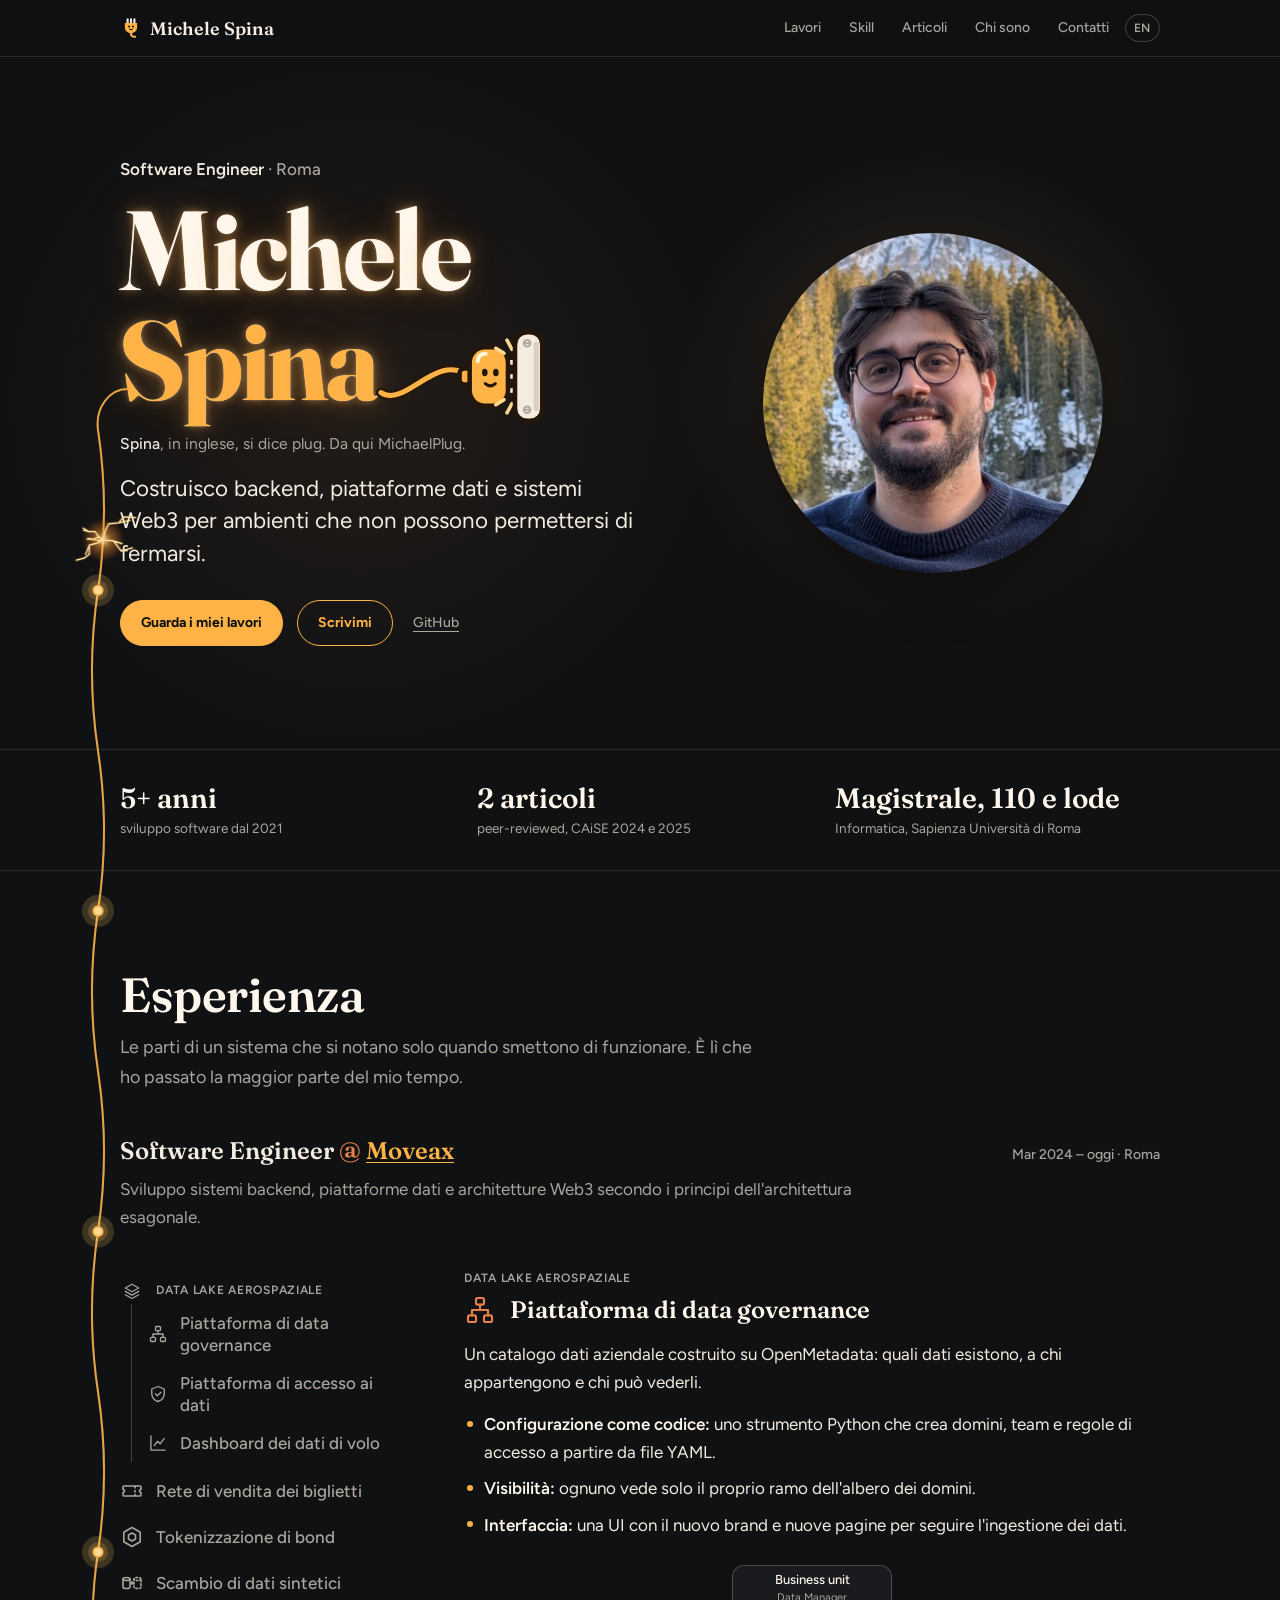
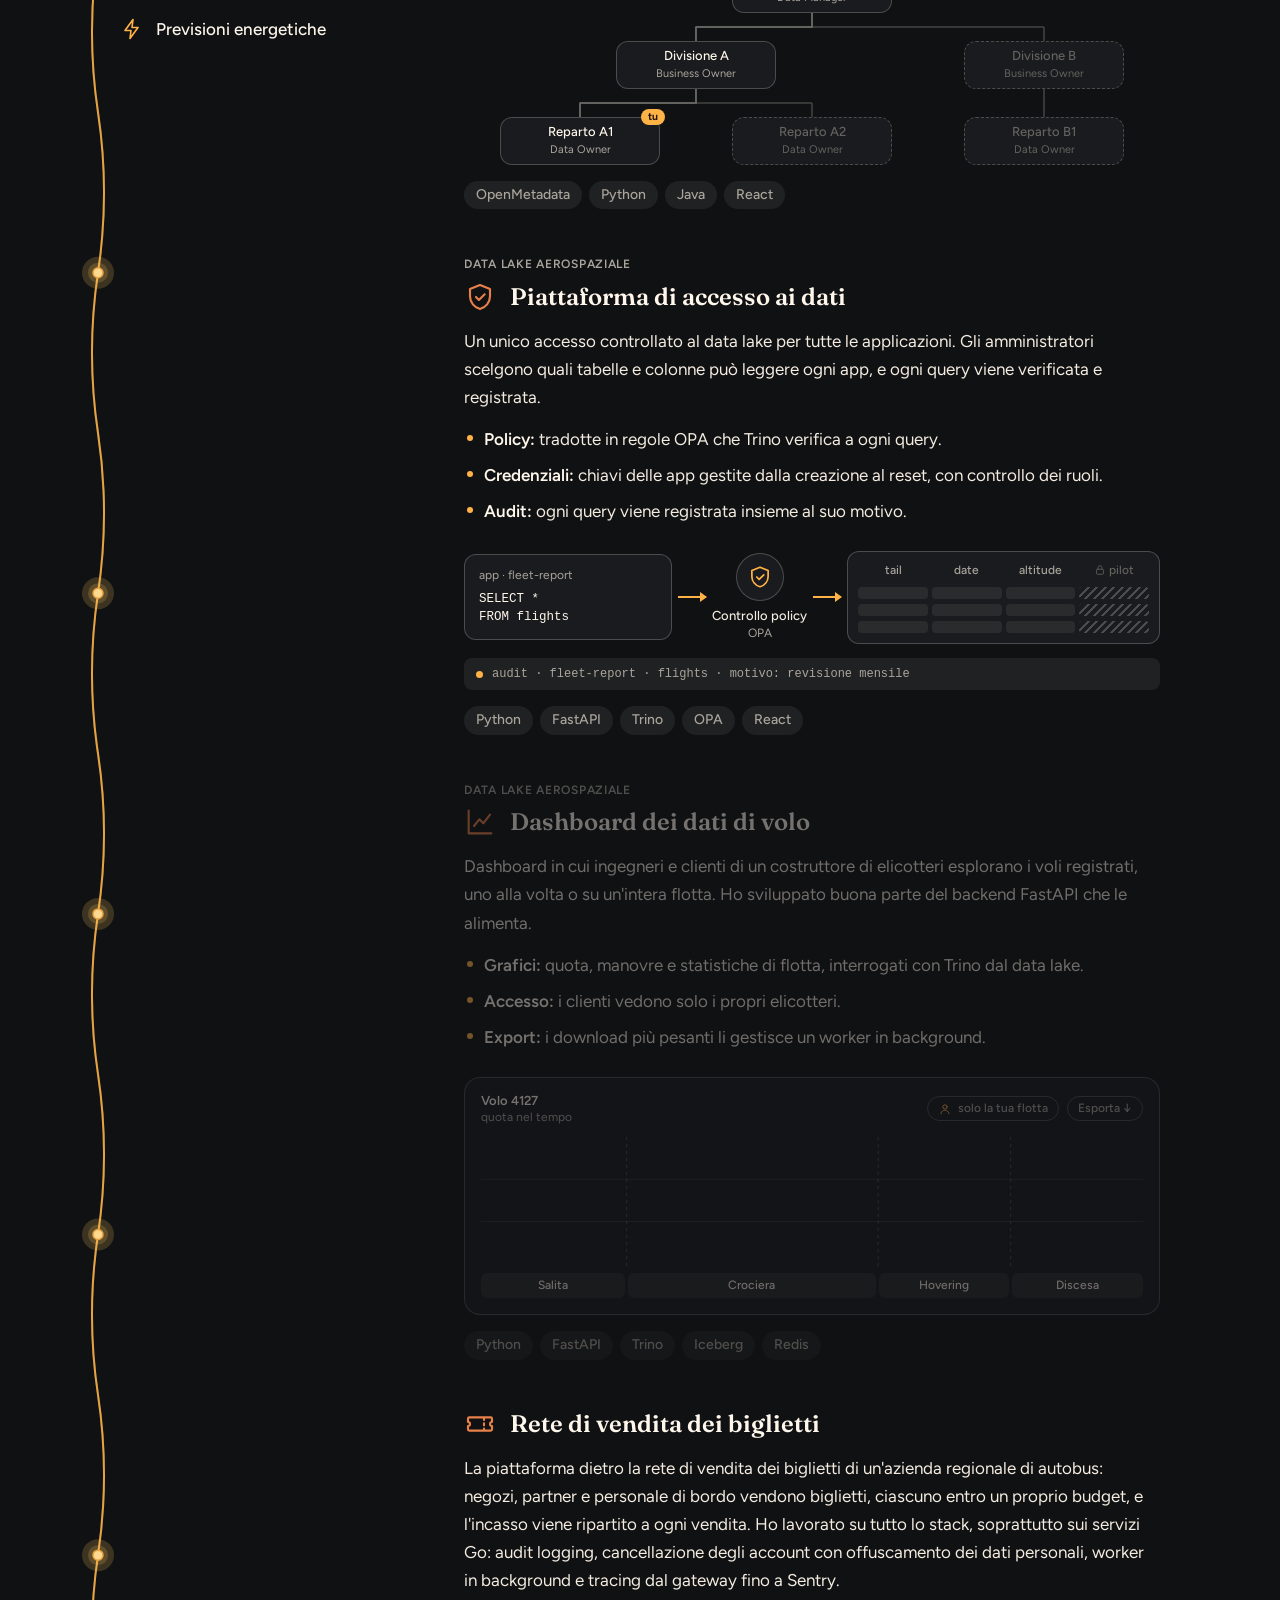
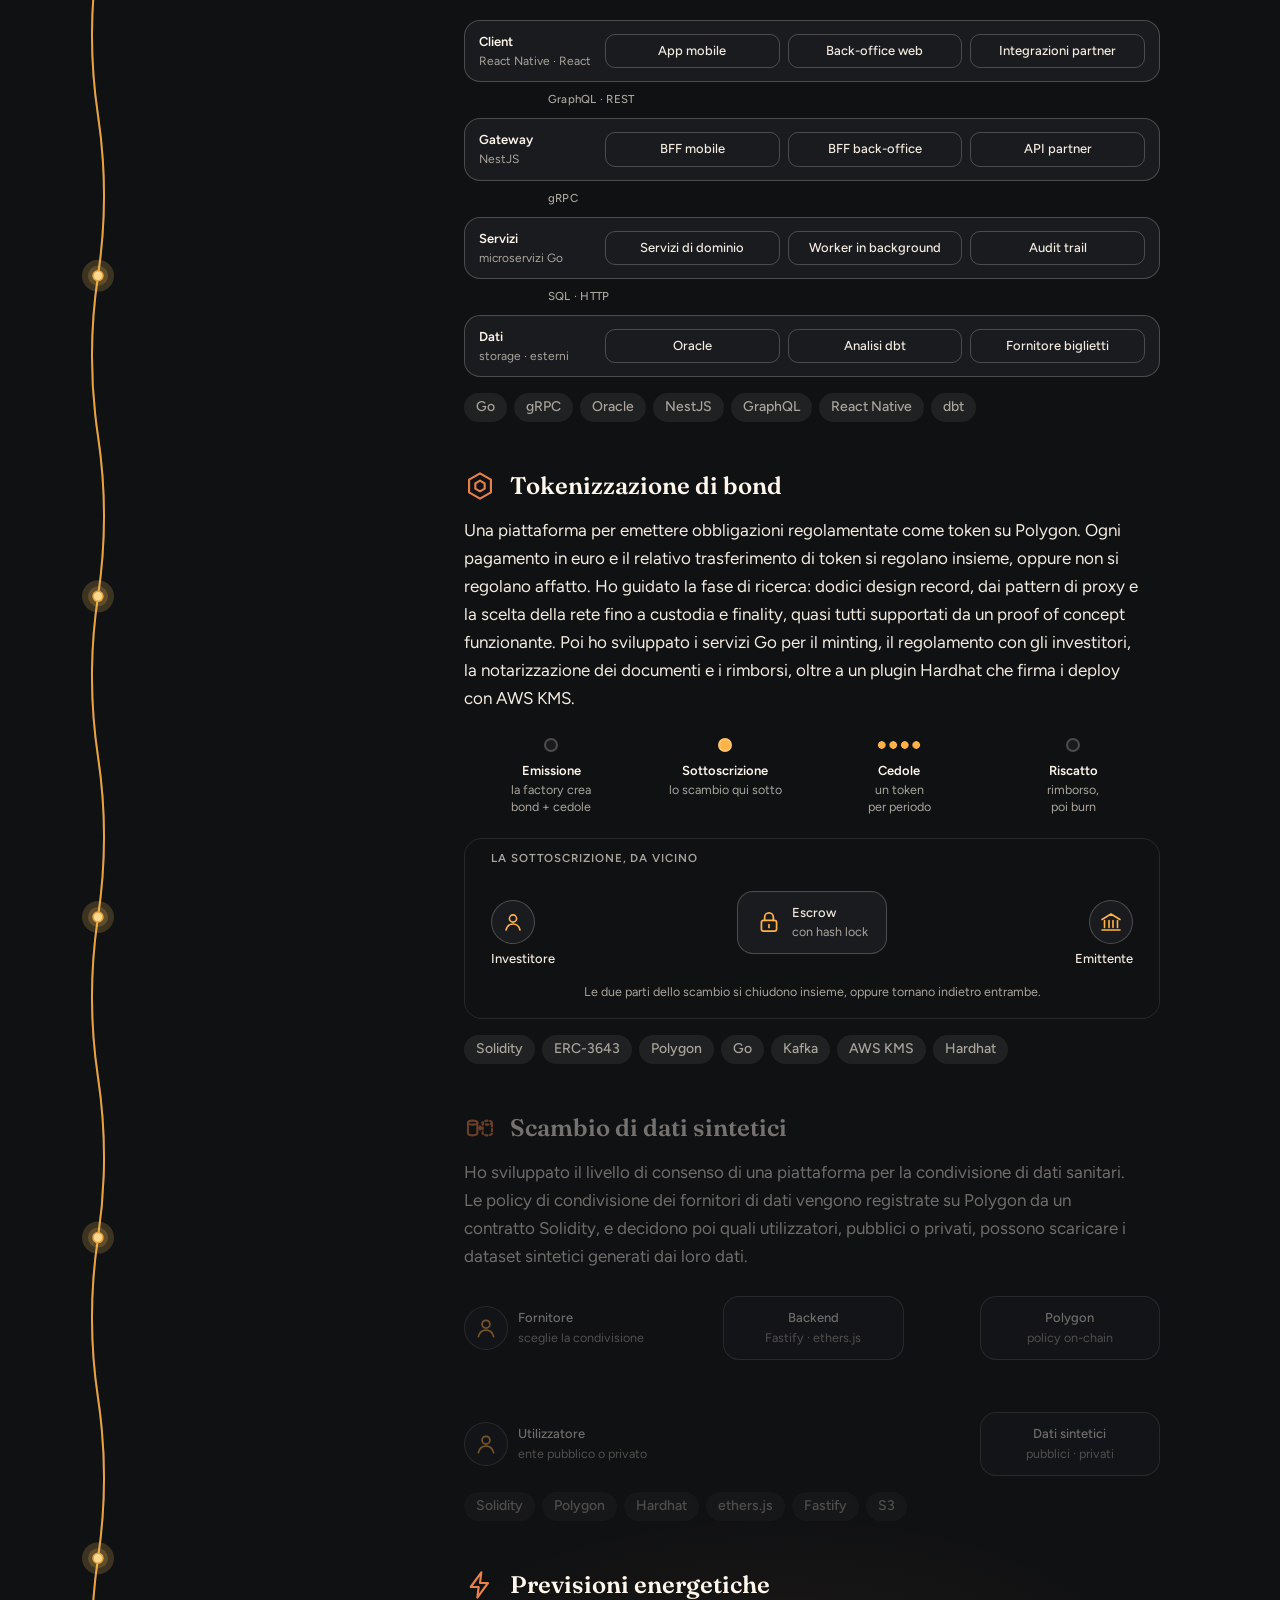
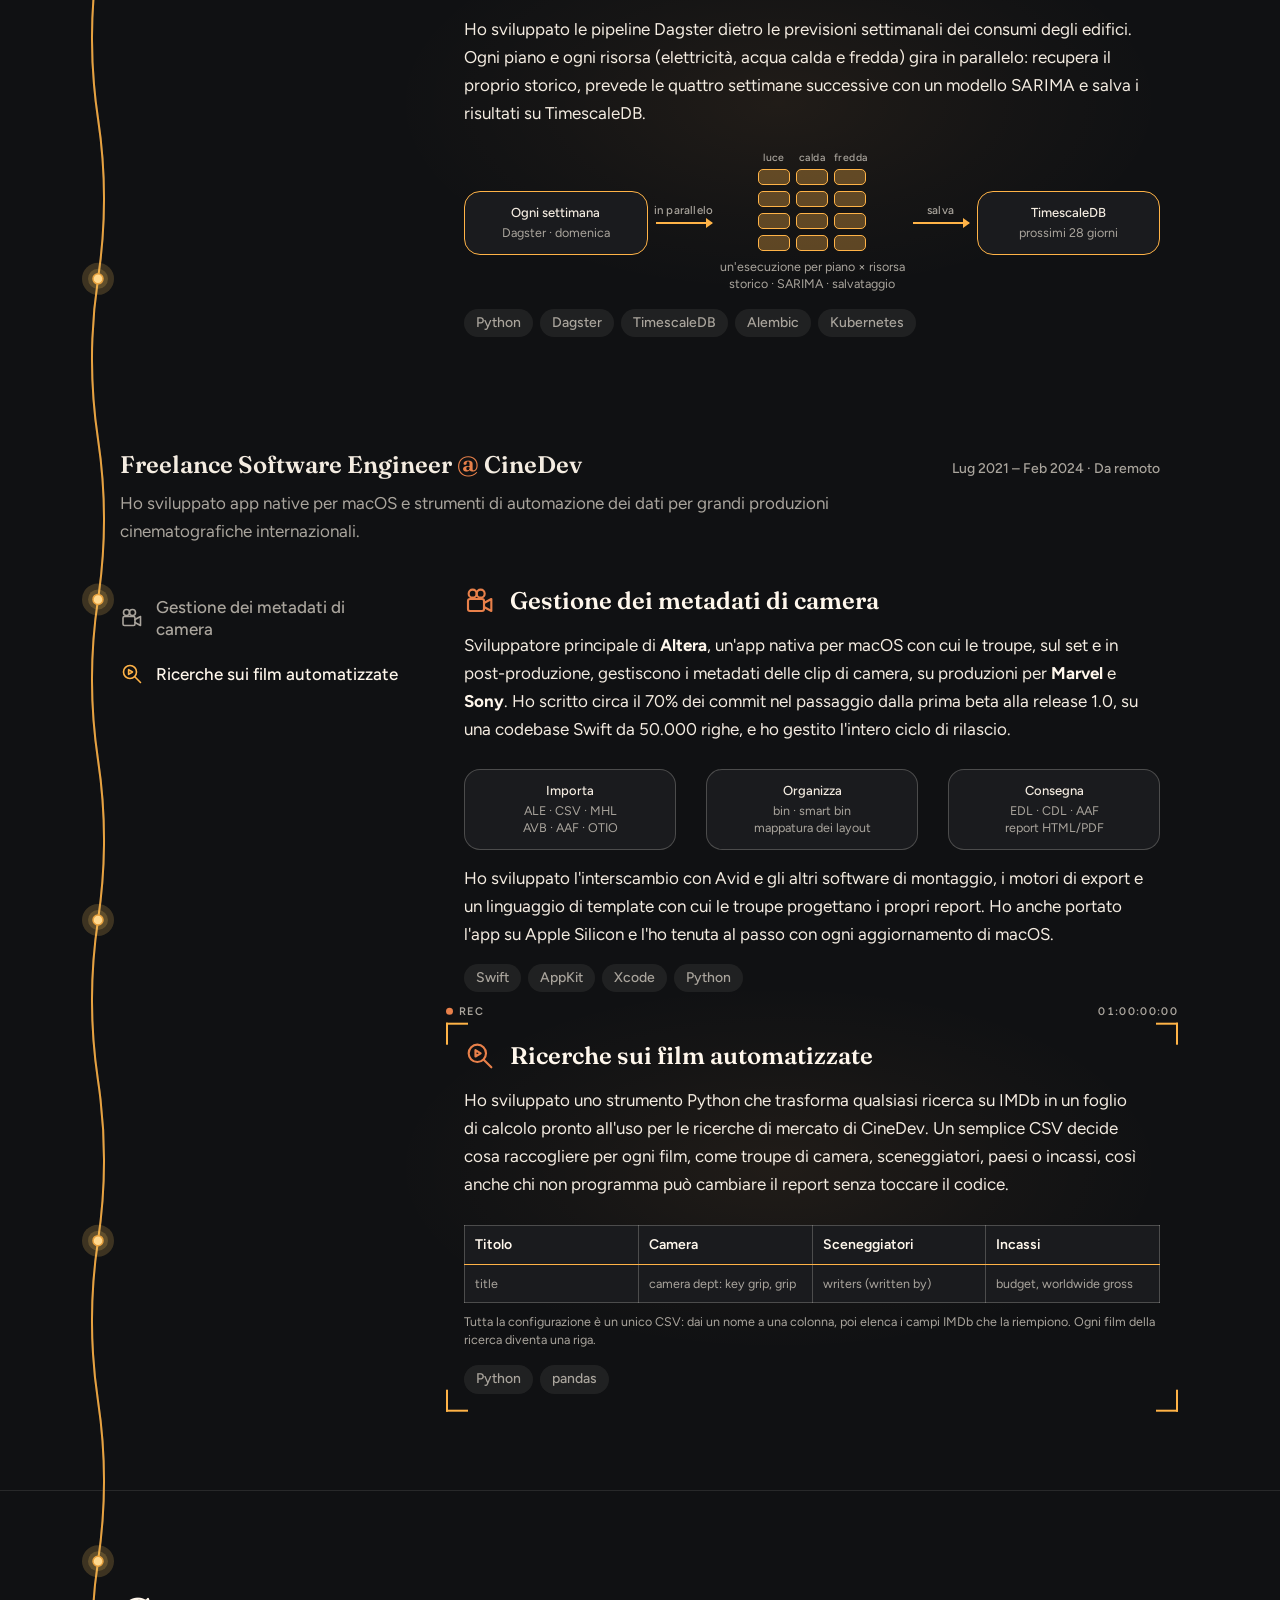
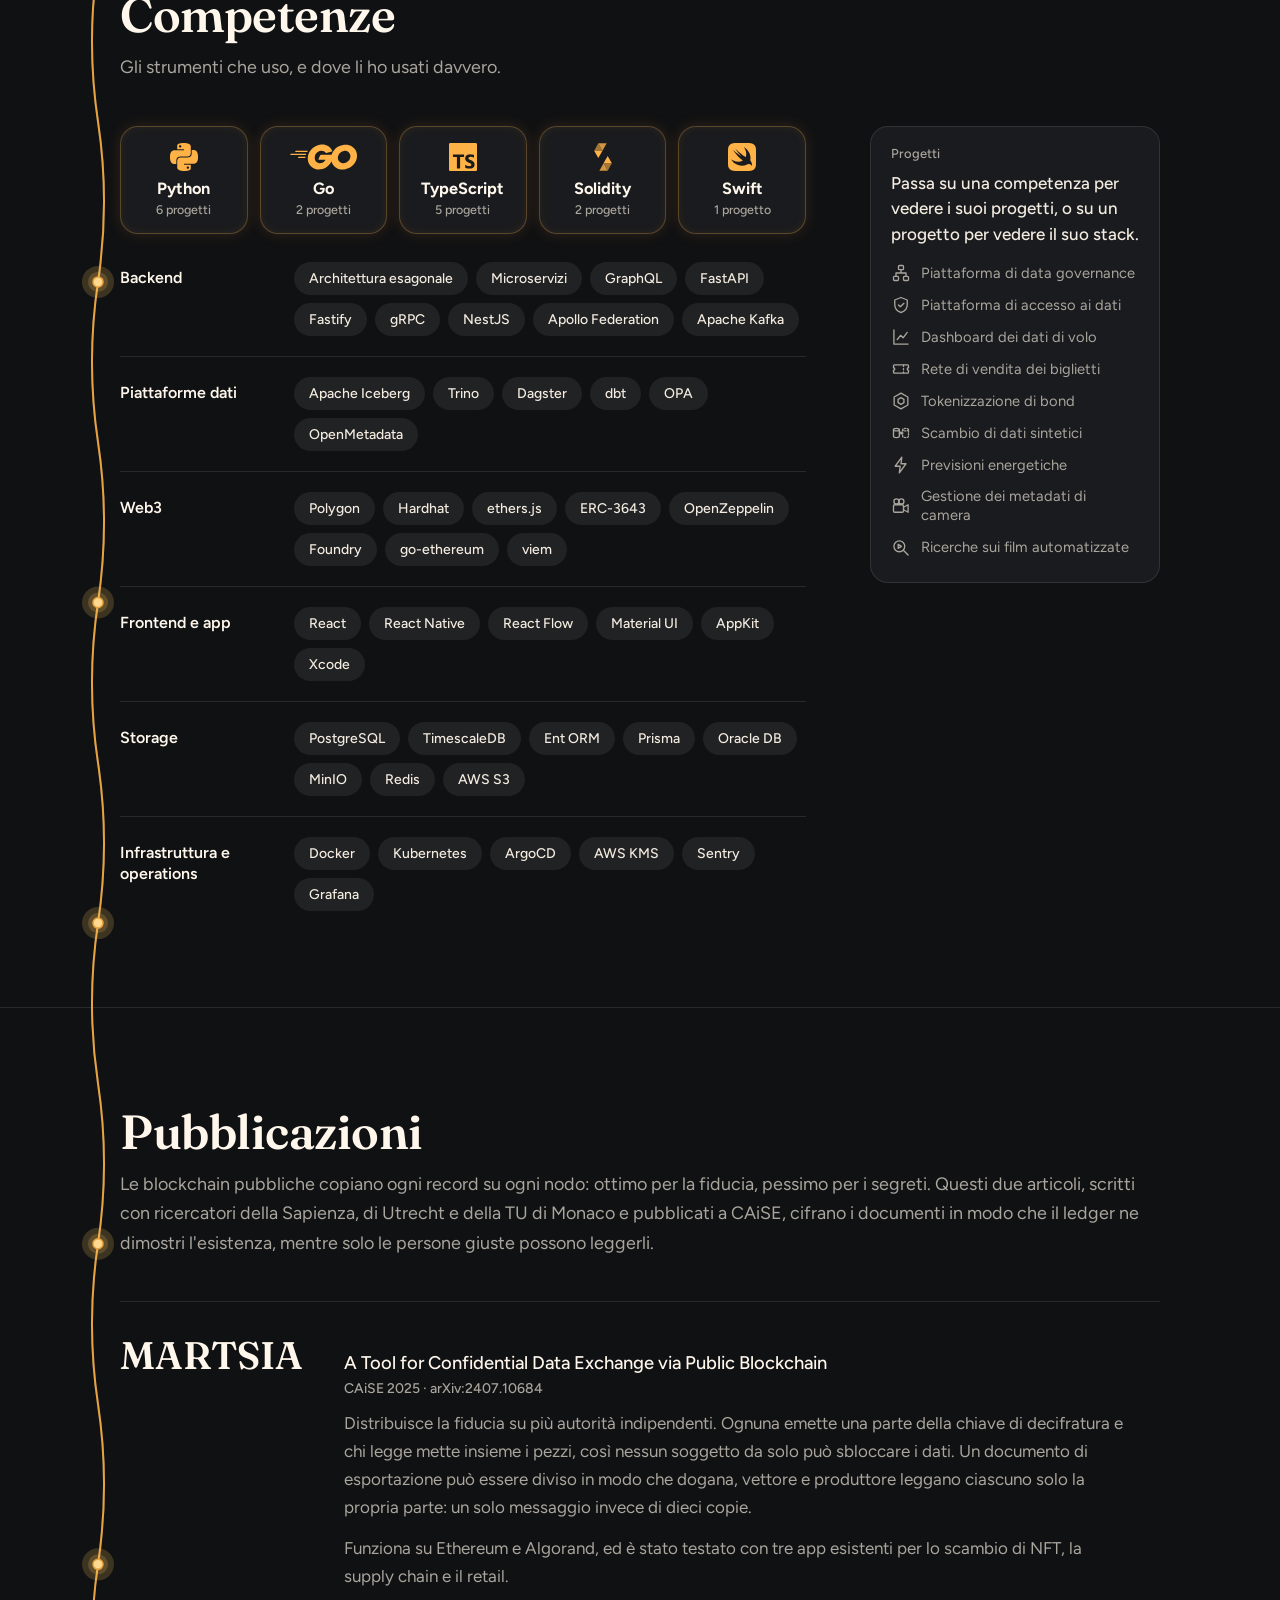
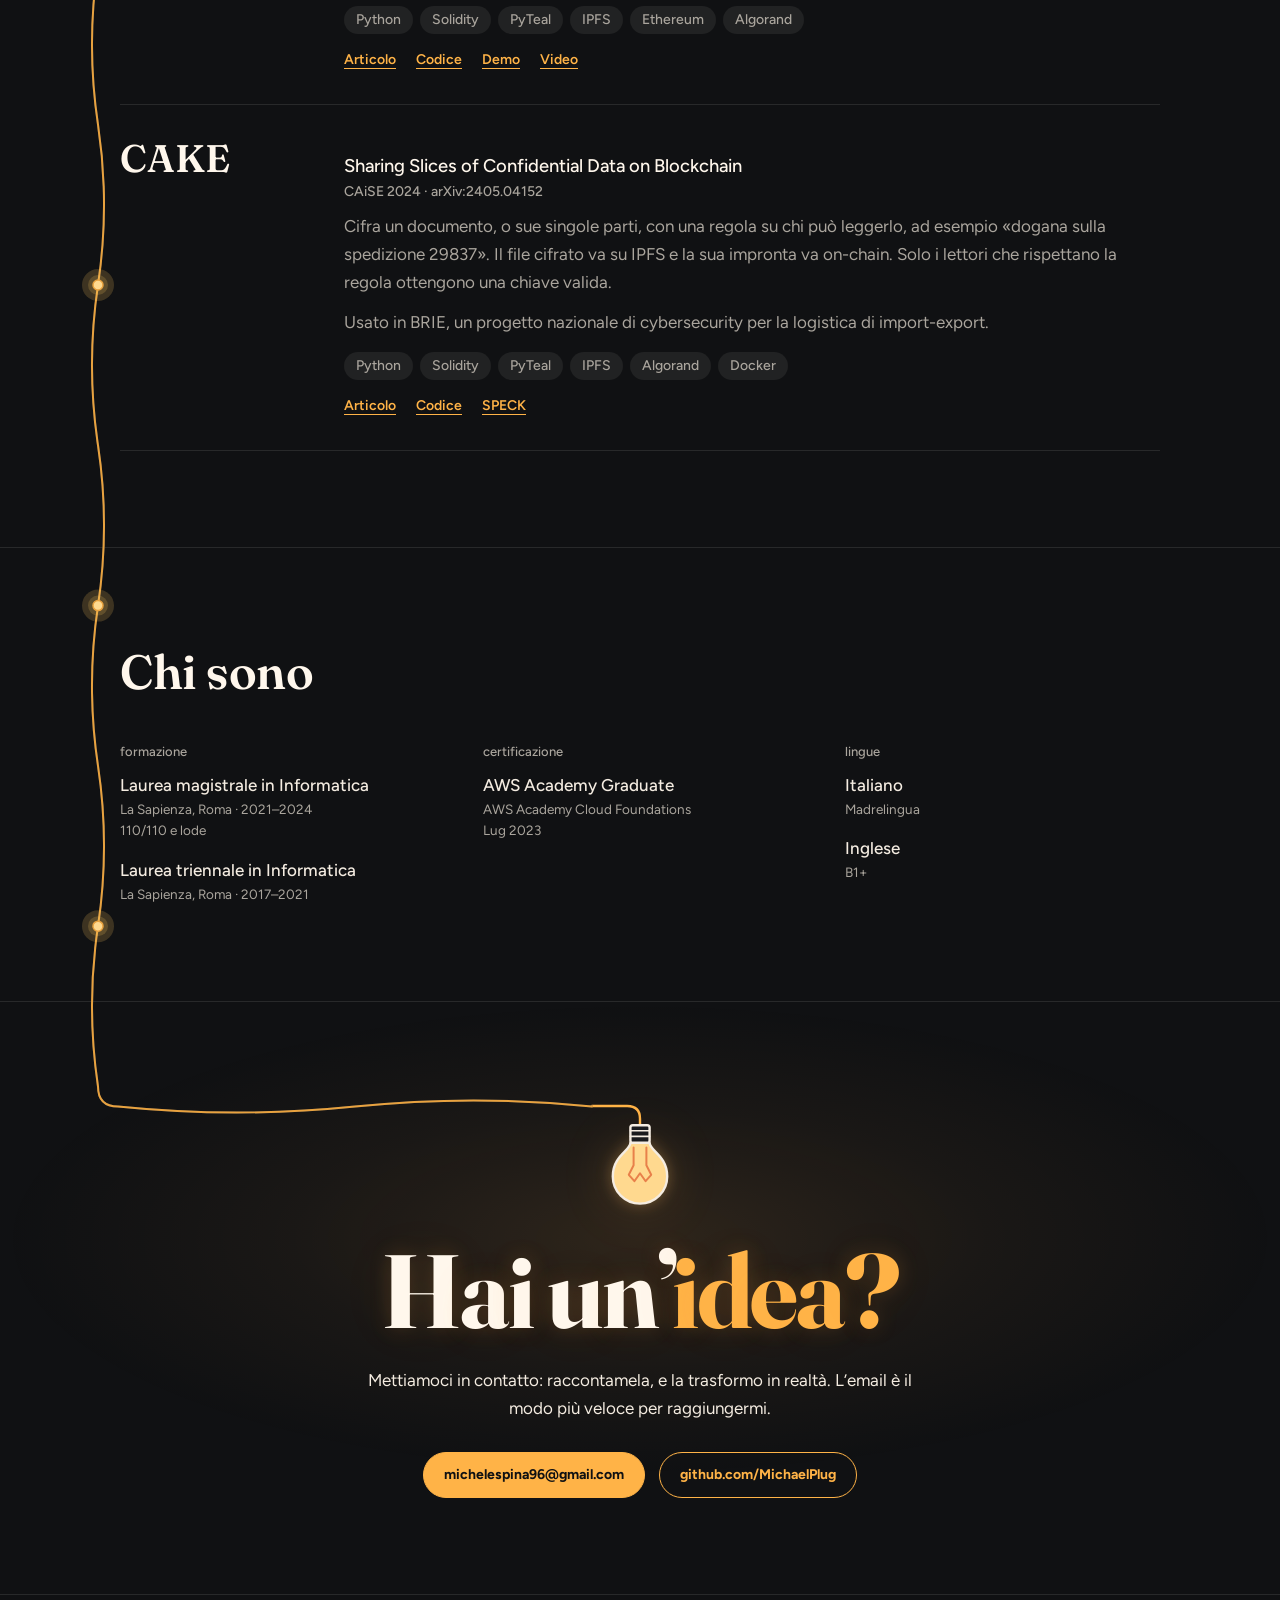
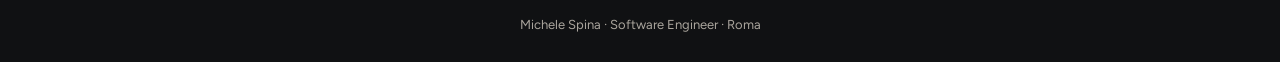
==== it/index.html @ 0c0f4663 "add an Italian page and run the wire from the plug through the name The page's CSS and JS move to as" ====
<!doctype html>
<html lang="it">
<head>
<meta charset="utf-8">
<meta name="viewport" content="width=device-width, initial-scale=1">
<title>Michele Spina — Software Engineer</title>
<meta name="description" content="Software Engineer a Roma: sviluppo servizi backend scalabili, piattaforme dati enterprise e architetture Web3 con Go, Python e Solidity.">
<meta name="theme-color" content="#101113">
<meta name="color-scheme" content="dark">
<meta property="og:type" content="website">
<meta property="og:title" content="Michele Spina — Software Engineer">
<meta property="og:description" content="Servizi backend, piattaforme dati e architetture Web3.">
<meta property="og:url" content="https://michaelplug.github.io/it/">
<meta property="og:locale" content="it_IT">
<meta property="og:locale:alternate" content="en_US">
<link rel="canonical" href="https://michaelplug.github.io/it/">
<link rel="alternate" hreflang="en" href="https://michaelplug.github.io/">
<link rel="alternate" hreflang="it" href="https://michaelplug.github.io/it/">
<link rel="alternate" hreflang="x-default" href="https://michaelplug.github.io/">
<meta property="og:image" content="https://michaelplug.github.io/assets/og.png">
<meta property="og:image:width" content="1200">
<meta property="og:image:height" content="630">
<meta property="og:image:alt" content="Michele Spina, Software Engineer, in lettere illuminate, con una spina in stile cartoon">
<meta name="twitter:card" content="summary_large_image">
<link rel="icon" href="data:image/svg+xml,%3Csvg xmlns='http://www.w3.org/2000/svg' viewBox='0 0 32 32' fill='none' stroke-linecap='round' stroke-linejoin='round'%3E%3Cpath d='M16 23v1c0 2.6 2 4 5.6 4' stroke='%2324170a' stroke-width='5.2'/%3E%3Cpath d='M16 23v1c0 2.6 2 4 5.6 4' stroke='%23ffb347' stroke-width='2.4'/%3E%3Cpath d='M11 3.5v5.5M16 3.5v5.5M21 3.5v5.5' stroke='%2324170a' stroke-width='5.2'/%3E%3Cpath d='M11 3.5v5.5M16 3.5v5.5M21 3.5v5.5' stroke='%23efe8de' stroke-width='2.4'/%3E%3Cpath d='M6.5 8.6h19v6a9.5 9.5 0 0 1-19 0z' fill='%23ffb347' stroke='%2324170a' stroke-width='2'/%3E%3Ccircle cx='13.1' cy='13.6' r='1.6' fill='%2324170a'/%3E%3Ccircle cx='18.9' cy='13.6' r='1.6' fill='%2324170a'/%3E%3Cpath d='M13.7 17.4q2.3 1.9 4.6 0' stroke='%2324170a' stroke-width='1.6'/%3E%3C/svg%3E">
<link rel="preconnect" href="https://fonts.googleapis.com">
<link rel="preconnect" href="https://fonts.gstatic.com" crossorigin>
<link rel="stylesheet" href="https://fonts.googleapis.com/css2?family=Fraunces:opsz,wght,SOFT@9..144,400..700,100&family=Figtree:wght@400;500;600;700&display=swap">
<link rel="stylesheet" href="../assets/site.css">
</head>
<body>
<a class="skip" href="#main">Vai al contenuto</a>
<div class="dusk" aria-hidden="true"></div>

<svg style="display:none" aria-hidden="true">
  <symbol id="i-plug" viewBox="0 0 24 24"><path d="M8.3 2.6v4.2M12 2.6v4.2M15.7 2.6v4.2" stroke="#efe8de" stroke-width="2.3"/><path d="M12 17.4v.8c0 2.1 1.6 3.3 4.6 3.3" stroke="#ffb347" stroke-width="2.2"/><path d="M5.3 6.6h13.4v4.6a6.7 6.7 0 0 1-13.4 0z" fill="#ffb347" stroke="none"/><circle cx="9.9" cy="10.4" r="1.15" fill="#24170a" stroke="none"/><circle cx="14.1" cy="10.4" r="1.15" fill="#24170a" stroke="none"/><path d="M10.4 13.2q1.6 1.4 3.2 0" stroke="#24170a" stroke-width="1.2"/></symbol>
  <symbol id="i-data" viewBox="0 0 24 24"><path d="M12 3 3 8l9 5 9-5z"/><path d="m3 12.5 9 5 9-5"/><path d="m3 17 9 5 9-5"/></symbol>
  <symbol id="i-chart" viewBox="0 0 24 24"><path d="M3.5 3.5v17h17"/><path d="m7.5 15 4-5 3 3 5-6.5"/></symbol>
  <symbol id="i-shield" viewBox="0 0 24 24"><path d="M12 3 4.5 6v5.5c0 4.6 3.2 8.2 7.5 9.5 4.3-1.3 7.5-4.9 7.5-9.5V6z"/><path d="m9 12 2.2 2.2L15.5 10"/></symbol>
  <symbol id="i-lock" viewBox="0 0 24 24"><rect x="5" y="10.5" width="14" height="10" rx="2"/><path d="M8 10.5V7.5a4 4 0 0 1 8 0v3"/></symbol>
  <symbol id="i-tree" viewBox="0 0 24 24"><rect x="9" y="3" width="6" height="5" rx="1.2"/><rect x="3" y="16" width="6" height="5" rx="1.2"/><rect x="15" y="16" width="6" height="5" rx="1.2"/><path d="M12 8v4M6 16v-4h12v4"/></symbol>
  <symbol id="i-token" viewBox="0 0 24 24"><path d="m12 2.5 8.2 4.75v9.5L12 21.5l-8.2-4.75v-9.5z"/><path d="m12 8 3.5 2v4L12 16l-3.5-2v-4z"/></symbol>
  <symbol id="i-ticket" viewBox="0 0 24 24"><path d="M3 8a1 1 0 0 1 1-1h16a1 1 0 0 1 1 1v2.5a1.5 1.5 0 0 0 0 3V16a1 1 0 0 1-1 1H4a1 1 0 0 1-1-1v-2.5a1.5 1.5 0 0 0 0-3z"/><path d="M15 7.5v9" stroke-dasharray="1.5 2.5"/></symbol>
  <symbol id="i-bolt" viewBox="0 0 24 24"><path d="M13 2.5 5 13.5h6l-1 8 8-11h-6z"/></symbol>
  <symbol id="i-synth" viewBox="0 0 24 24"><ellipse cx="6.5" cy="8" rx="3.5" ry="1.5"/><path d="M3 8v8c0 .8 1.6 1.5 3.5 1.5S10 16.8 10 16V8"/><g stroke-dasharray="1.6 1.9"><ellipse cx="17.5" cy="8" rx="3.5" ry="1.5"/><path d="M14 8v8c0 .8 1.6 1.5 3.5 1.5S21 16.8 21 16V8"/></g><path d="M10.8 12h2.4M12 10.8l1.2 1.2-1.2 1.2"/></symbol>
  <symbol id="i-camera" viewBox="0 0 24 24"><circle cx="6.5" cy="6.5" r="3"/><circle cx="12.5" cy="6.5" r="3"/><rect x="3" y="10.5" width="12" height="9" rx="1.5"/><path d="m15 13.5 5.5-3v9l-5.5-3"/></symbol>
  <symbol id="i-person" viewBox="0 0 24 24"><circle cx="12" cy="8.5" r="3.6"/><path d="M5 20c.9-3.9 3.7-6 7-6s6.1 2.1 7 6"/></symbol>
  <symbol id="i-bank" viewBox="0 0 24 24"><path d="M3 9.5 12 4l9 5.5"/><path d="M5.5 10.5v7M10 10.5v7M14 10.5v7M18.5 10.5v7"/><path d="M3 20h18"/></symbol>
  <symbol id="i-film-search" viewBox="0 0 24 24"><circle cx="10" cy="10" r="6.5"/><path d="m14.8 14.8 5.7 5.7"/><path d="M8.6 7.6v4.8l3.9-2.4z"/></symbol>
</svg>

<header class="nav">
  <nav class="wrap" aria-label="Principale">
    <a class="brand" href="#top"><svg class="icon" aria-hidden="true"><use href="#i-plug"/></svg>Michele Spina</a>
    <ul>
      <li><a href="#experience">Lavori</a></li>
      <li><a href="#skills">Skill</a></li>
      <li><a href="#publications">Articoli</a></li>
      <li><a href="#about">Chi sono</a></li>
      <li><a href="#contact">Contatti</a></li>
    </ul>
    <a class="lang" href="../index.html?lang=en" hreflang="en" lang="en" title="Read in English"><span class="sr">Read in English</span><span aria-hidden="true">EN</span></a>
  </nav>
</header>

<main id="main">
  <svg class="cable" id="cable" aria-hidden="true"><path class="cable-dark"/><path class="cable-lit"/><g class="cable-bulbs"></g></svg>
  <canvas class="spark" id="spark" aria-hidden="true" hidden></canvas>

  <div class="hero" id="top">
    <div class="wrap">
      <div>
        <p class="kicker"><b>Software Engineer</b> · Roma</p>
        <h1 class="sign" aria-label="Michele Spina">
          <span class="tube tube-ink" aria-hidden="true"><span class="ch" style="--d:.1s;--i:0">M</span><span class="ch" style="--d:.34s;--i:1">i</span><span class="ch" style="--d:.05s;--i:2">c</span><span class="ch" style="--d:.42s;--i:3">h</span><span class="ch" style="--d:.2s;--i:4">e</span><span class="ch" style="--d:0s;--i:5">l</span><span class="ch" style="--d:.3s;--i:6">e</span></span>
          <span class="sign-line">
            <span class="tube tube-fire" aria-hidden="true"><span class="ch" style="--d:.38s;--i:7">S</span><span class="ch" style="--d:.15s;--i:8">p</span><span class="ch loose" style="--d:.45s;--i:9">i</span><span class="ch" style="--d:.08s;--i:10">n</span><span class="ch" style="--d:.26s;--i:11">a</span></span>
            <button class="plug" id="plug" type="button" aria-label="Accensione dell'insegna" aria-pressed="true" data-pull="Stacca la spina" disabled>
              <svg class="pl" viewBox="0 0 160 100" aria-hidden="true">
                <g class="pl-cable"><path class="pl-cable-o" d="M-4 78C20 94 52 36 84 62"/><path class="pl-cable-i" d="M-4 78C20 94 52 36 84 62"/></g>
                <g class="pl-move">
                  <rect class="pl-pin pl-ink" x="112" y="43.5" width="31" height="9" rx="4.5" stroke-width="3.5"/>
                  <rect class="pl-pin pl-ink" x="112" y="57.5" width="31" height="9" rx="4.5" stroke-width="3.5"/>
                  <rect class="pl-pin pl-ink" x="112" y="71.5" width="31" height="9" rx="4.5" stroke-width="3.5"/>
                  <rect class="pl-body pl-ink" x="74" y="54" width="16" height="16" rx="5"/>
                  <rect class="pl-body pl-ink" x="84" y="33" width="38" height="58" rx="15"/>
                  <path class="pl-shine" d="M92 47c0-5 3-7.5 8-7.5"/>
                  <g class="pl-eyes"><ellipse class="pl-face" cx="99" cy="58" rx="2.8" ry="3.8"/><ellipse class="pl-face" cx="110" cy="58" rx="2.8" ry="3.8"/></g>
                  <path class="pl-sleep" d="M95.5 59.5q3.5 2.5 7 0M106.5 59.5q3.5 2.5 7 0"/>
                  <path class="pl-smile" d="M99.5 69q5 4.5 10 0"/>
                </g>
                <path class="pl-zap" d="M126 35l-5-9M118 39l-8-5M126 89l-5 9M118 85l-8 5"/>
                <rect class="pl-plate pl-ink" x="129" y="18" width="27" height="88" rx="12"/>
                <path class="pl-shade" d="M150 30v64"/>
                <g class="pl-screw"><circle cx="141" cy="29" r="3.2"/><circle cx="141" cy="95" r="3.2"/><path d="M139 29h4M139 95h4"/></g>
              </svg>
            </button>
          </span>
        </h1>
        <p class="gloss" id="gloss" data-off="Michele Spina, in versione unplugged."><b>Spina</b>, in inglese, si dice plug. Da qui MichaelPlug.</p>
        <p class="lede">Costruisco backend, piattaforme dati e sistemi Web3 per ambienti che non possono permettersi di fermarsi.</p>
        <div class="actions">
          <a class="btn solid" href="#experience">Guarda i miei lavori</a>
          <a class="btn" href="mailto:michelespina96@gmail.com">Scrivimi</a>
          <a class="link" href="https://github.com/MichaelPlug" rel="me">GitHub</a>
        </div>
      </div>

      <figure class="portrait">
        <div class="print"><img src="../assets/michele.jpg" alt="Ritratto di Michele Spina" width="720" height="720"></div>
      </figure>
    </div>
  </div>

  <div class="proof">
    <dl class="wrap">
      <div><dt>sviluppo software dal 2021</dt><dd>5+ anni</dd></div>
      <div><dt>peer-reviewed, CAiSE 2024 e 2025</dt><dd>2 articoli</dd></div>
      <div><dt>Informatica, Sapienza Università di Roma</dt><dd>Magistrale, 110 e lode</dd></div>
    </dl>
  </div>

  <section id="experience">
    <div class="wrap">
      <h2>Esperienza</h2>
      <p class="intro">Le parti di un sistema che si notano solo quando smettono di funzionare. È lì che ho passato la maggior parte del mio tempo.</p>

      <article class="job">
        <div class="job-head">
          <h3>Software Engineer <span class="at">@</span> <a href="https://moveax.it/">Moveax</a></h3>
          <p class="when">Mar 2024 – oggi · Roma</p>
        </div>
        <p class="job-lead">Sviluppo sistemi backend, piattaforme dati e architetture Web3 secondo i principi dell'architettura esagonale.</p>

        <div class="story">
          <nav class="rail" aria-label="Progetti Moveax">
            <ol>
              <li class="rail-group"><span><svg class="icon" aria-hidden="true"><use href="#i-data"/></svg>Data lake aerospaziale</span>
                <ol>
                  <li><a href="#p-catalog" class="on"><svg class="icon" aria-hidden="true"><use href="#i-tree"/></svg>Piattaforma di data governance</a></li>
                  <li><a href="#p-gate"><svg class="icon" aria-hidden="true"><use href="#i-shield"/></svg>Piattaforma di accesso ai dati</a></li>
                  <li><a href="#p-flight"><svg class="icon" aria-hidden="true"><use href="#i-chart"/></svg>Dashboard dei dati di volo</a></li>
                </ol>
              </li>
              <li><a href="#p-transit"><svg class="icon" aria-hidden="true"><use href="#i-ticket"/></svg>Rete di vendita dei biglietti</a></li>
              <li><a href="#p-token"><svg class="icon" aria-hidden="true"><use href="#i-token"/></svg>Tokenizzazione di bond</a></li>
              <li><a href="#p-access"><svg class="icon" aria-hidden="true"><use href="#i-synth"/></svg>Scambio di dati sintetici</a></li>
              <li><a href="#p-energy"><svg class="icon" aria-hidden="true"><use href="#i-bolt"/></svg>Previsioni energetiche</a></li>
            </ol>
          </nav>

          <div>
            <div class="chapter on" id="p-catalog">
              <p class="group-tag">Data lake aerospaziale</p>
              <div class="chapter-head"><svg class="icon" aria-hidden="true"><use href="#i-tree"/></svg><h4>Piattaforma di data governance</h4></div>
              <p>Un catalogo dati aziendale costruito su OpenMetadata: quali dati esistono, a chi appartengono e chi può vederli.</p>
              <ul class="did">
                <li><strong>Configurazione come codice:</strong> uno strumento Python che crea domini, team e regole di accesso a partire da file YAML.</li>
                <li><strong>Visibilità:</strong> ognuno vede solo il proprio ramo dell'albero dei domini.</li>
                <li><strong>Interfaccia:</strong> una UI con il nuovo brand e nuove pagine per seguire l'ingestione dei dati.</li>
              </ul>
              <figure class="flow-fig">
                <figcaption class="sr">Illustrazione di un albero dei domini: una business unit con due divisioni e tre reparti, ogni livello con il proprio team: Data Manager, Business Owner, Data Owner. Un utente del reparto A1 vede il proprio reparto, la sua divisione e la business unit. Gli altri rami restano nascosti.</figcaption>
                <div class="tree" aria-hidden="true">
                  <svg class="tree-ln" viewBox="0 0 100 200" preserveAspectRatio="none">
                    <path d="M50 48V62M33.33 62H83.33M33.33 62V76M83.33 62V76M33.33 124V138M16.67 138H50M16.67 138V152M50 138V152M83.33 124V152"/>
                    <path class="seen" d="M16.67 152V138H33.33V124M33.33 76V62H50V48"/>
                  </svg>
                  <div class="node seen" style="grid-area: 1 / 1 / 2 / 4">Business unit<small>Data Manager</small></div>
                  <div class="node seen" style="grid-area: 2 / 1 / 3 / 3">Divisione A<small>Business Owner</small></div>
                  <div class="node" style="grid-area: 2 / 3 / 3 / 4">Divisione B<small>Business Owner</small></div>
                  <div class="node seen you" style="grid-area: 3 / 1 / 4 / 2">Reparto A1<small>Data Owner</small></div>
                  <div class="node" style="grid-area: 3 / 2 / 4 / 3">Reparto A2<small>Data Owner</small></div>
                  <div class="node" style="grid-area: 3 / 3 / 4 / 4">Reparto B1<small>Data Owner</small></div>
                </div>
              </figure>
              <ul class="tags"><li>OpenMetadata</li><li>Python</li><li>Java</li><li>React</li></ul>
            </div>

            <div class="chapter" id="p-gate">
              <p class="group-tag">Data lake aerospaziale</p>
              <div class="chapter-head"><svg class="icon" aria-hidden="true"><use href="#i-shield"/></svg><h4>Piattaforma di accesso ai dati</h4></div>
              <p>Un unico accesso controllato al data lake per tutte le applicazioni. Gli amministratori scelgono quali tabelle e colonne può leggere ogni app, e ogni query viene verificata e registrata.</p>
              <ul class="did">
                <li><strong>Policy:</strong> tradotte in regole OPA che Trino verifica a ogni query.</li>
                <li><strong>Credenziali:</strong> chiavi delle app gestite dalla creazione al reset, con controllo dei ruoli.</li>
                <li><strong>Audit:</strong> ogni query viene registrata insieme al suo motivo.</li>
              </ul>
              <figure class="flow-fig">
                <figcaption class="sr">Illustrazione: un'applicazione chiede la tabella dei voli. Il controllo delle policy lascia passare la query, e il risultato torna con tre colonne consentite, mentre la colonna del pilota resta bloccata. La query viene scritta nel log di audit con il nome dell'app e il suo motivo di business.</figcaption>
                <div class="gate" aria-hidden="true">
                  <div class="gate-q"><small>app · fleet-report</small><code>SELECT *<br>FROM flights</code></div>
                  <span class="gate-ln"></span>
                  <div class="gate-check"><span class="ring"><svg class="icon"><use href="#i-shield"/></svg></span><span>Controllo policy<small>OPA</small></span></div>
                  <span class="gate-ln"></span>
                  <div class="gate-t">
                    <span>tail</span><span>date</span><span>altitude</span><span class="no"><svg class="icon"><use href="#i-lock"/></svg>pilot</span>
                    <i></i><i></i><i></i><i class="no"></i>
                    <i></i><i></i><i></i><i class="no"></i>
                    <i></i><i></i><i></i><i class="no"></i>
                  </div>
                  <div class="gate-log"><i></i>audit · fleet-report · flights · motivo: revisione mensile</div>
                </div>
              </figure>
              <ul class="tags"><li>Python</li><li>FastAPI</li><li>Trino</li><li>OPA</li><li>React</li></ul>
            </div>

            <div class="chapter" id="p-flight">
              <p class="group-tag">Data lake aerospaziale</p>
              <div class="chapter-head"><svg class="icon" aria-hidden="true"><use href="#i-chart"/></svg><h4>Dashboard dei dati di volo</h4></div>
              <p>Dashboard in cui ingegneri e clienti di un costruttore di elicotteri esplorano i voli registrati, uno alla volta o su un'intera flotta. Ho sviluppato buona parte del backend FastAPI che le alimenta.</p>
              <ul class="did">
                <li><strong>Grafici:</strong> quota, manovre e statistiche di flotta, interrogati con Trino dal data lake.</li>
                <li><strong>Accesso:</strong> i clienti vedono solo i propri elicotteri.</li>
                <li><strong>Export:</strong> i download più pesanti li gestisce un worker in background.</li>
              </ul>
              <figure class="flow-fig">
                <figcaption class="sr">Illustrazione di una scheda della dashboard: la quota di un volo nel tempo, divisa in salita, crociera, hovering e discesa. Le etichette sopra il grafico indicano che la vista è limitata alla flotta del cliente e che si può esportare.</figcaption>
                <div class="dash" aria-hidden="true">
                  <div class="dash-top">
                    <b>Volo 4127<small>quota nel tempo</small></b>
                    <span class="pill"><svg class="icon"><use href="#i-person"/></svg>solo la tua flotta</span>
                    <span class="pill">Esporta ↓</span>
                  </div>
                  <svg class="dash-plot" viewBox="0 0 100 40" preserveAspectRatio="none">
                    <path class="grid" d="M0 13H100M0 26H100"/>
                    <path class="sep" d="M22 0V40M60 0V40M80 0V40"/>
                    <g class="draw">
                      <path class="area" d="M0 38C8 37 14 12 22 10S34 8 41 10S53 11 60 9C63 9 63 26 66 26L71 25.4L76 26.4L80 26C88 26 93 37 100 38V40H0Z"/>
                      <path class="line" d="M0 38C8 37 14 12 22 10S34 8 41 10S53 11 60 9C63 9 63 26 66 26L71 25.4L76 26.4L80 26C88 26 93 37 100 38"/>
                    </g>
                  </svg>
                  <ol class="dash-band">
                    <li style="--w:22">Salita</li><li style="--w:38">Crociera</li><li style="--w:20">Hovering</li><li style="--w:20">Discesa</li>
                  </ol>
                </div>
              </figure>
              <ul class="tags"><li>Python</li><li>FastAPI</li><li>Trino</li><li>Iceberg</li><li>Redis</li></ul>
            </div>

            <div class="chapter" id="p-transit">
              <div class="chapter-head"><svg class="icon" aria-hidden="true"><use href="#i-ticket"/></svg><h4>Rete di vendita dei biglietti</h4></div>
              <p>La piattaforma dietro la rete di vendita dei biglietti di un'azienda regionale di autobus: negozi, partner e personale di bordo vendono biglietti, ciascuno entro un proprio budget, e l'incasso viene ripartito a ogni vendita. Ho lavorato su tutto lo stack, soprattutto sui servizi Go: audit logging, cancellazione degli account con offuscamento dei dati personali, worker in background e tracing dal gateway fino a Sentry.</p>
              <figure class="flow-fig">
                <figcaption class="sr">Diagramma a quattro livelli. App mobile, back-office web e integrazioni dei partner chiamano i gateway NestJS via GraphQL o REST. I gateway chiamano via gRPC i microservizi Go, che gestiscono la logica di business, i worker in background e l'audit trail. I microservizi salvano i dati su Oracle, alimentano le analisi dbt e chiamano un fornitore esterno di bigliettazione.</figcaption>
                <div class="stack" aria-hidden="true">
                  <div class="tier">
                    <div class="tier-name">Client<small>React Native · React</small></div>
                    <ul><li>App mobile</li><li>Back-office web</li><li>Integrazioni partner</li></ul>
                  </div>
                  <div class="hop"><span>GraphQL · REST</span></div>
                  <div class="tier">
                    <div class="tier-name">Gateway<small>NestJS</small></div>
                    <ul><li>BFF mobile</li><li>BFF back-office</li><li>API partner</li></ul>
                  </div>
                  <div class="hop"><span>gRPC</span></div>
                  <div class="tier">
                    <div class="tier-name">Servizi<small>microservizi Go</small></div>
                    <ul><li>Servizi di dominio</li><li>Worker in background</li><li>Audit trail</li></ul>
                  </div>
                  <div class="hop"><span>SQL · HTTP</span></div>
                  <div class="tier">
                    <div class="tier-name">Dati<small>storage · esterni</small></div>
                    <ul><li>Oracle</li><li>Analisi dbt</li><li>Fornitore biglietti</li></ul>
                  </div>
                </div>
              </figure>
              <ul class="tags"><li>Go</li><li>gRPC</li><li>Oracle</li><li>NestJS</li><li>GraphQL</li><li>React Native</li><li>dbt</li></ul>
            </div>

            <div class="chapter" id="p-token">
              <div class="chapter-head"><svg class="icon" aria-hidden="true"><use href="#i-token"/></svg><h4>Tokenizzazione di bond</h4></div>
              <p>Una piattaforma per emettere obbligazioni regolamentate come token su Polygon. Ogni pagamento in euro e il relativo trasferimento di token si regolano insieme, oppure non si regolano affatto. Ho guidato la fase di ricerca: dodici design record, dai pattern di proxy e la scelta della rete fino a custodia e finality, quasi tutti supportati da un proof of concept funzionante. Poi ho sviluppato i servizi Go per il minting, il regolamento con gli investitori, la notarizzazione dei documenti e i rimborsi, oltre a un plugin Hardhat che firma i deploy con AWS KMS.</p>
              <figure class="flow-fig">
                <figcaption class="sr">Diagramma della vita di un'obbligazione in quattro passaggi: una factory emette il bond e i token delle cedole, gli investitori sottoscrivono, le cedole vengono pagate a ogni periodo e alla scadenza il capitale viene rimborsato e i token bruciati. Un dettaglio della sottoscrizione mostra il pagamento in euro dell'investitore e i token del bond dell'emittente che entrano da lati opposti in un escrow con hash lock. L'escrow li consegna entrambi alla controparte insieme, oppure li restituisce entrambi.</figcaption>
                <div aria-hidden="true">
                  <ol class="life">
                    <li><b>Emissione</b><small>la factory crea<br>bond + cedole</small></li>
                    <li class="now"><b>Sottoscrizione</b><small>lo scambio qui sotto</small></li>
                    <li class="cpn"><b>Cedole</b><small>un token<br>per periodo</small></li>
                    <li><b>Riscatto</b><small>rimborso,<br>poi burn</small></li>
                  </ol>
                  <div class="swap-box">
                    <b>La sottoscrizione, da vicino</b>
                    <div class="swap">
                      <div class="who inv"><span class="av"><svg class="icon"><use href="#i-person"/></svg></span><span class="nm">Investitore</span></div>
                      <div class="esc"><svg class="icon" viewBox="0 0 24 24"><path class="shackle" d="M8 10.5V7.5a4 4 0 0 1 8 0v3"/><rect x="5" y="10.5" width="14" height="10" rx="2"/><path d="M12 14.5v2.5"/></svg><span>Escrow<small>con hash lock</small></span></div>
                      <div class="who iss"><span class="av"><svg class="icon"><use href="#i-bank"/></svg></span><span class="nm">Emittente</span></div>
                      <span class="leg cash"><span>pagamento € · TIPS</span><i class="pulse"></i></span>
                      <span class="leg asset"><span>token del bond · ERC-3643</span><i class="pulse"></i></span>
                    </div>
                    <div class="swap-note">Le due parti dello scambio si chiudono insieme, oppure tornano indietro entrambe.</div>
                  </div>
                </div>
              </figure>
              <ul class="tags"><li>Solidity</li><li>ERC-3643</li><li>Polygon</li><li>Go</li><li>Kafka</li><li>AWS KMS</li><li>Hardhat</li></ul>
            </div>

            <div class="chapter" id="p-access">
              <div class="chapter-head"><svg class="icon" aria-hidden="true"><use href="#i-synth"/></svg><h4>Scambio di dati sintetici</h4></div>
              <p>Ho sviluppato il livello di consenso di una piattaforma per la condivisione di dati sanitari. Le policy di condivisione dei fornitori di dati vengono registrate su Polygon da un contratto Solidity, e decidono poi quali utilizzatori, pubblici o privati, possono scaricare i dataset sintetici generati dai loro dati.</p>
              <figure class="flow-fig">
                <figcaption class="sr">Diagramma in due passaggi. Prima il consenso di un fornitore passa dal backend TypeScript e viene salvato come policy su Polygon. Poi quella policy decide quali dataset sintetici gli utilizzatori pubblici o privati possono scaricare da S3.</figcaption>
                <div class="loop" aria-hidden="true">
                  <div class="who g-prov"><span class="av"><svg class="icon"><use href="#i-person"/></svg></span><span>Fornitore<small>sceglie la condivisione</small></span></div>
                  <span class="ln g-c1"><span>1 · consenso</span></span>
                  <div class="box g-back">Backend<small>Fastify · ethers.js</small></div>
                  <span class="ln g-c2"></span>
                  <div class="box hub g-chain">Polygon<small>policy on-chain</small></div>
                  <span class="ln down g-cv"><span>decide la visibilità</span></span>
                  <div class="box g-synth">Dati sintetici<small>pubblici · privati</small></div>
                  <span class="ln back g-c4"><span>2 · accesso via S3</span></span>
                  <div class="who g-cons"><span class="av"><svg class="icon"><use href="#i-person"/></svg></span><span>Utilizzatore<small>ente pubblico o privato</small></span></div>
                </div>
              </figure>
              <ul class="tags"><li>Solidity</li><li>Polygon</li><li>Hardhat</li><li>ethers.js</li><li>Fastify</li><li>S3</li></ul>
            </div>

            <div class="chapter" id="p-energy">
              <div class="chapter-head"><svg class="icon" aria-hidden="true"><use href="#i-bolt"/></svg><h4>Previsioni energetiche</h4></div>
              <p>Ho sviluppato le pipeline Dagster dietro le previsioni settimanali dei consumi degli edifici. Ogni piano e ogni risorsa (elettricità, acqua calda e fredda) gira in parallelo: recupera il proprio storico, prevede le quattro settimane successive con un modello SARIMA e salva i risultati su TimescaleDB.</p>
              <figure class="flow-fig">
                <figcaption class="sr">Diagramma: una schedulazione settimanale di Dagster si divide in un'esecuzione parallela per ogni piano e risorsa. Ogni esecuzione recupera lo storico, fa la previsione con SARIMA e salva una previsione a 28 giorni su TimescaleDB.</figcaption>
                <div class="loop runs" aria-hidden="true">
                  <div class="box g-sched">Ogni settimana<small>Dagster · domenica</small></div>
                  <span class="ln g-r1"><span>in parallelo</span></span>
                  <div class="mat g-mat">
                    <div class="mat-head"><span>luce</span><span>calda</span><span>fredda</span></div>
                    <div class="cells"><i style="--i:0"></i><i style="--i:1"></i><i style="--i:2"></i><i style="--i:3"></i><i style="--i:4"></i><i style="--i:5"></i><i style="--i:6"></i><i style="--i:7"></i><i style="--i:8"></i><i style="--i:9"></i><i style="--i:10"></i><i style="--i:11"></i></div>
                    <small>un'esecuzione per piano × risorsa<br>storico · SARIMA · salvataggio</small>
                  </div>
                  <span class="ln g-r2"><span>salva</span></span>
                  <div class="box g-db">TimescaleDB<small>prossimi 28 giorni</small></div>
                </div>
              </figure>
              <ul class="tags"><li>Python</li><li>Dagster</li><li>TimescaleDB</li><li>Alembic</li><li>Kubernetes</li></ul>
            </div>
          </div>
        </div>
      </article>

      <article class="job" id="film-job">
        <div class="job-head">
          <h3>Freelance Software Engineer <span class="at">@</span> CineDev</h3>
          <p class="when">Lug 2021 – Feb 2024 · Da remoto</p>
        </div>
        <p class="job-lead">Ho sviluppato app native per macOS e strumenti di automazione dei dati per grandi produzioni cinematografiche internazionali.</p>

        <div class="story">
          <nav class="rail" aria-label="Progetti CineDev">
            <ol>
              <li><a href="#p-altera" class="on"><svg class="icon" aria-hidden="true"><use href="#i-camera"/></svg>Gestione dei metadati di camera</a></li>
              <li><a href="#p-research"><svg class="icon" aria-hidden="true"><use href="#i-film-search"/></svg>Ricerche sui film automatizzate</a></li>
            </ol>
          </nav>

          <div class="shots">
            <div class="vf" id="vf" aria-hidden="true" hidden><span class="vf-rec"></span><span class="vf-tc" id="vf-tc">01:00:00:00</span></div>
            <div class="chapter on" id="p-altera">
              <div class="chapter-head"><svg class="icon" aria-hidden="true"><use href="#i-camera"/></svg><h4>Gestione dei metadati di camera</h4></div>
              <p>Sviluppatore principale di <strong>Altera</strong>, un'app nativa per macOS con cui le troupe, sul set e in post-produzione, gestiscono i metadati delle clip di camera, su produzioni per <strong>Marvel</strong> e <strong>Sony</strong>. Ho scritto circa il 70% dei commit nel passaggio dalla prima beta alla release 1.0, su una codebase Swift da 50.000 righe, e ho gestito l'intero ciclo di rilascio.</p>
              <figure class="flow-fig">
                <figcaption class="sr">Diagramma: i file di camera e di montaggio vengono importati, organizzati in bin e layout, poi consegnati come export per il montaggio e come report.</figcaption>
                <ol class="flow chain" aria-hidden="true">
                  <li>Importa<small>ALE · CSV · MHL<br>AVB · AAF · OTIO</small></li>
                  <li>Organizza<small>bin · smart bin<br>mappatura dei layout</small></li>
                  <li>Consegna<small>EDL · CDL · AAF<br>report HTML/PDF</small></li>
                </ol>
              </figure>
              <p>Ho sviluppato l'interscambio con Avid e gli altri software di montaggio, i motori di export e un linguaggio di template con cui le troupe progettano i propri report. Ho anche portato l'app su Apple Silicon e l'ho tenuta al passo con ogni aggiornamento di macOS.</p>
              <ul class="tags"><li>Swift</li><li>AppKit</li><li>Xcode</li><li>Python</li></ul>
            </div>
            <div class="chapter" id="p-research">
              <div class="chapter-head"><svg class="icon" aria-hidden="true"><use href="#i-film-search"/></svg><h4>Ricerche sui film automatizzate</h4></div>
              <p>Ho sviluppato uno strumento Python che trasforma qualsiasi ricerca su IMDb in un foglio di calcolo pronto all'uso per le ricerche di mercato di CineDev. Un semplice CSV decide cosa raccogliere per ogni film, come troupe di camera, sceneggiatori, paesi o incassi, così anche chi non programma può cambiare il report senza toccare il codice.</p>
              <figure class="flow-fig">
                <table class="sheet">
                  <thead><tr><th scope="col">Titolo</th><th scope="col">Camera</th><th scope="col">Sceneggiatori</th><th scope="col">Incassi</th></tr></thead>
                  <tbody><tr><td>title</td><td>camera dept: key grip, grip</td><td>writers (written by)</td><td>budget, worldwide gross</td></tr></tbody>
                </table>
                <figcaption class="sheet-note">Tutta la configurazione è un unico CSV: dai un nome a una colonna, poi elenca i campi IMDb che la riempiono. Ogni film della ricerca diventa una riga.</figcaption>
              </figure>
              <ul class="tags"><li>Python</li><li>pandas</li></ul>
            </div>
          </div>
        </div>
      </article>
    </div>
  </section>

  <section id="skills">
    <div class="wrap">
      <h2>Competenze</h2>
      <p class="intro">Gli strumenti che uso, e dove li ho usati davvero.</p>
      <div class="skills-grid" id="skills-grid">
        <div class="board">
          <div class="core">
            <button class="tile" type="button" data-uses="flight gate catalog energy macos meta"><svg viewBox="0 0 24 24" aria-hidden="true"><path d="M14.25.18l.9.2.73.26.59.3.45.32.34.34.25.34.16.33.1.3.04.26.02.2-.01.13V8.5l-.05.63-.13.55-.21.46-.26.38-.3.31-.33.25-.35.19-.35.14-.33.1-.3.07-.26.04-.21.02H8.77l-.69.05-.59.14-.5.22-.41.27-.33.32-.27.35-.2.36-.15.37-.1.35-.07.32-.04.27-.02.21v3.06H3.17l-.21-.03-.28-.07-.32-.12-.35-.18-.36-.26-.36-.36-.35-.46-.32-.59-.28-.73-.21-.88-.14-1.05-.05-1.23.06-1.22.16-1.04.24-.87.32-.71.36-.57.4-.44.42-.33.42-.24.4-.16.36-.1.32-.05.24-.01h.16l.06.01h8.16v-.83H6.18l-.01-2.75-.02-.37.05-.34.11-.31.17-.28.25-.26.31-.23.38-.2.44-.18.51-.15.58-.12.64-.1.71-.06.77-.04.84-.02 1.27.05zm-6.3 1.98l-.23.33-.08.41.08.41.23.34.33.22.41.09.41-.09.33-.22.23-.34.08-.41-.08-.41-.23-.33-.33-.22-.41-.09-.41.09zm13.09 3.95l.28.06.32.12.35.18.36.27.36.35.35.47.32.59.28.73.21.88.14 1.04.05 1.23-.06 1.23-.16 1.04-.24.86-.32.71-.36.57-.4.45-.42.33-.42.24-.4.16-.36.09-.32.05-.24.02-.16-.01h-8.22v.82h5.84l.01 2.76.02.36-.05.34-.11.31-.17.29-.25.25-.31.24-.38.2-.44.17-.51.15-.58.13-.64.09-.71.07-.77.04-.84.01-1.27-.04-1.07-.14-.9-.2-.73-.25-.59-.3-.45-.33-.34-.34-.25-.34-.16-.33-.1-.3-.04-.25-.02-.2.01-.13v-5.34l.05-.64.13-.54.21-.46.26-.38.3-.32.33-.24.35-.2.35-.14.33-.1.3-.06.26-.04.21-.02.13-.01h5.84l.69-.05.59-.14.5-.21.41-.28.33-.32.27-.35.2-.36.15-.36.1-.35.07-.32.04-.28.02-.21V6.07h2.09l.14.01zm-6.47 14.25l-.23.33-.08.41.08.41.23.33.33.23.41.08.41-.08.33-.23.23-.33.08-.41-.08-.41-.23-.33-.33-.23-.41-.08-.41.08z"/></svg><span class="nm">Python</span><small>6 progetti</small></button>
            <button class="tile" type="button" data-uses="token transit"><svg class="go" viewBox="0 7 24 10" aria-hidden="true"><path d="M1.811 10.231c-.047 0-.058-.023-.035-.059l.246-.315c.023-.035.081-.058.128-.058h4.172c.046 0 .058.035.035.07l-.199.303c-.023.036-.082.07-.117.07zM.047 11.306c-.047 0-.059-.023-.035-.058l.245-.316c.023-.035.082-.058.129-.058h5.328c.047 0 .07.035.058.07l-.093.28c-.012.047-.058.07-.105.07zm2.828 1.075c-.047 0-.059-.035-.035-.07l.163-.292c.023-.035.07-.07.117-.07h2.337c.047 0 .07.035.07.082l-.023.28c0 .047-.047.082-.082.082zm12.129-2.36c-.736.187-1.239.327-1.963.514-.176.046-.187.058-.34-.117-.174-.199-.303-.327-.548-.444-.737-.362-1.45-.257-2.115.175-.795.514-1.204 1.274-1.192 2.22.011.935.654 1.706 1.577 1.835.795.105 1.46-.175 1.987-.77.105-.13.198-.27.315-.434H10.47c-.245 0-.304-.152-.222-.35.152-.362.432-.97.596-1.274a.315.315 0 01.292-.187h4.253c-.023.316-.023.631-.07.947a4.983 4.983 0 01-.958 2.29c-.841 1.11-1.94 1.8-3.33 1.986-1.145.152-2.209-.07-3.143-.77-.865-.655-1.356-1.52-1.484-2.595-.152-1.274.222-2.419.993-3.424.83-1.086 1.928-1.776 3.272-2.02 1.098-.2 2.15-.07 3.096.571.62.41 1.063.97 1.356 1.648.07.105.023.164-.117.2m3.868 6.461c-1.064-.024-2.034-.328-2.852-1.029a3.665 3.665 0 01-1.262-2.255c-.21-1.32.152-2.489.947-3.529.853-1.122 1.881-1.706 3.272-1.95 1.192-.21 2.314-.095 3.33.595.923.63 1.496 1.484 1.648 2.605.198 1.578-.257 2.863-1.344 3.962-.771.783-1.718 1.273-2.805 1.495-.315.06-.63.07-.934.106zm2.78-4.72c-.011-.153-.011-.27-.034-.387-.21-1.157-1.274-1.81-2.384-1.554-1.087.245-1.788.935-2.045 2.033-.21.912.234 1.835 1.075 2.21.643.28 1.285.244 1.905-.07.923-.48 1.425-1.228 1.484-2.233z"/></svg><span class="nm">Go</span><small>2 progetti</small></button>
            <button class="tile" type="button" data-uses="token transit access gate catalog"><svg viewBox="0 0 24 24" aria-hidden="true"><path d="M1.125 0C.502 0 0 .502 0 1.125v21.75C0 23.498.502 24 1.125 24h21.75c.623 0 1.125-.502 1.125-1.125V1.125C24 .502 23.498 0 22.875 0zm17.363 9.75c.612 0 1.154.037 1.627.111a6.38 6.38 0 0 1 1.306.34v2.458a3.95 3.95 0 0 0-.643-.361 5.093 5.093 0 0 0-.717-.26 5.453 5.453 0 0 0-1.426-.2c-.3 0-.573.028-.819.086a2.1 2.1 0 0 0-.623.242c-.17.104-.3.229-.393.374a.888.888 0 0 0-.14.49c0 .196.053.373.156.529.104.156.252.304.443.444s.423.276.696.41c.273.135.582.274.926.416.47.197.892.407 1.266.628.374.222.695.473.963.753.268.279.472.598.614.957.142.359.214.776.214 1.253 0 .657-.125 1.21-.373 1.656a3.033 3.033 0 0 1-1.012 1.085 4.38 4.38 0 0 1-1.487.596c-.566.12-1.163.18-1.79.18a9.916 9.916 0 0 1-1.84-.164 5.544 5.544 0 0 1-1.512-.493v-2.63a5.033 5.033 0 0 0 3.237 1.2c.333 0 .624-.03.872-.09.249-.06.456-.144.623-.25.166-.108.29-.234.373-.38a1.023 1.023 0 0 0-.074-1.089 2.12 2.12 0 0 0-.537-.5 5.597 5.597 0 0 0-.807-.444 27.72 27.72 0 0 0-1.007-.436c-.918-.383-1.602-.852-2.053-1.405-.45-.553-.676-1.222-.676-2.005 0-.614.123-1.141.369-1.582.246-.441.58-.804 1.004-1.089a4.494 4.494 0 0 1 1.47-.629 7.536 7.536 0 0 1 1.77-.201zm-15.113.188h9.563v2.166H9.506v9.646H6.789v-9.646H3.375z"/></svg><span class="nm">TypeScript</span><small>5 progetti</small></button>
            <button class="tile" type="button" data-uses="token access"><svg viewBox="0 0 24 24" aria-hidden="true"><path fill-opacity=".6" d="M4.409 6.608 7.981.255l3.572 6.353z"/><path fill-opacity=".8" d="M7.981.255h7.143l-3.572 6.353z"/><path d="M4.409 6.608h7.143l-3.571 6.353z"/><path fill-opacity=".6" d="M19.591 17.392 16.019 23.745 12.448 17.392z"/><path fill-opacity=".8" d="M16.019 23.745H8.876l3.572-6.353z"/><path d="M19.591 17.392h-7.143l3.571-6.353z"/></svg><span class="nm">Solidity</span><small>2 progetti</small></button>
            <button class="tile" type="button" data-uses="macos"><svg viewBox="0 0 24 24" aria-hidden="true"><path d="M7.508 0c-.287 0-.573 0-.86.002-.241.002-.483.003-.724.01-.132.003-.263.009-.395.015A9.154 9.154 0 0 0 4.348.15 5.492 5.492 0 0 0 2.85.645 5.04 5.04 0 0 0 .645 2.848c-.245.48-.4.972-.495 1.5-.093.52-.122 1.05-.136 1.576a35.2 35.2 0 0 0-.012.724C0 6.935 0 7.221 0 7.508v8.984c0 .287 0 .575.002.862.002.24.005.481.012.722.014.526.043 1.057.136 1.576.095.528.25 1.02.495 1.5a5.03 5.03 0 0 0 2.205 2.203c.48.244.97.4 1.498.495.52.093 1.05.124 1.576.138.241.007.483.009.724.01.287.002.573.002.86.002h8.984c.287 0 .573 0 .86-.002.241-.001.483-.003.724-.01a10.523 10.523 0 0 0 1.578-.138 5.322 5.322 0 0 0 1.498-.495 5.035 5.035 0 0 0 2.203-2.203c.245-.48.4-.972.495-1.5.093-.52.124-1.05.138-1.576.007-.241.009-.481.01-.722.002-.287.002-.575.002-.862V7.508c0-.287 0-.573-.002-.86a33.662 33.662 0 0 0-.01-.724 10.5 10.5 0 0 0-.138-1.576 5.328 5.328 0 0 0-.495-1.5A5.039 5.039 0 0 0 21.152.645 5.32 5.32 0 0 0 19.654.15a10.493 10.493 0 0 0-1.578-.138 34.98 34.98 0 0 0-.722-.01C17.067 0 16.779 0 16.492 0H7.508zm6.035 3.41c4.114 2.47 6.545 7.162 5.549 11.131-.024.093-.05.181-.076.272l.002.001c2.062 2.538 1.5 5.258 1.236 4.745-1.072-2.086-3.066-1.568-4.088-1.043a6.803 6.803 0 0 1-.281.158l-.02.012-.002.002c-2.115 1.123-4.957 1.205-7.812-.022a12.568 12.568 0 0 1-5.64-4.838c.649.48 1.35.902 2.097 1.252 3.019 1.414 6.051 1.311 8.197-.002C9.651 12.73 7.101 9.67 5.146 7.191a10.628 10.628 0 0 1-1.005-1.384c2.34 2.142 6.038 4.83 7.365 5.576C8.69 8.408 6.208 4.743 6.324 4.86c4.436 4.47 8.528 6.996 8.528 6.996.154.085.27.154.36.213.085-.215.16-.437.224-.668.708-2.588-.09-5.548-1.893-7.992z"/></svg><span class="nm">Swift</span><small>1 progetto</small></button>
          </div>

          <div class="skill-row">
            <h3>Backend</h3>
            <div class="chips">
              <button class="chip" type="button" data-uses="flight gate token transit energy access">Architettura esagonale</button>
              <button class="chip" type="button" data-uses="gate token transit">Microservizi</button>
              <button class="chip" type="button" data-uses="token transit">GraphQL</button>
              <button class="chip" type="button" data-uses="flight gate">FastAPI</button>
              <button class="chip" type="button" data-uses="access">Fastify</button>
              <button class="chip" type="button" data-uses="transit">gRPC</button>
              <button class="chip" type="button" data-uses="transit">NestJS</button>
              <button class="chip" type="button" data-uses="token">Apollo Federation</button>
              <button class="chip" type="button" data-uses="token">Apache Kafka</button>
            </div>
          </div>
          <div class="skill-row">
            <h3>Piattaforme dati</h3>
            <div class="chips">
              <button class="chip" type="button" data-uses="flight gate">Apache Iceberg</button>
              <button class="chip" type="button" data-uses="flight gate">Trino</button>
              <button class="chip" type="button" data-uses="energy">Dagster</button>
              <button class="chip" type="button" data-uses="transit">dbt</button>
              <button class="chip" type="button" data-uses="gate">OPA</button>
              <button class="chip" type="button" data-uses="catalog">OpenMetadata</button>
            </div>
          </div>
          <div class="skill-row">
            <h3>Web3</h3>
            <div class="chips">
              <button class="chip" type="button" data-uses="token access">Polygon</button>
              <button class="chip" type="button" data-uses="token access">Hardhat</button>
              <button class="chip" type="button" data-uses="access">ethers.js</button>
              <button class="chip" type="button" data-uses="token">ERC-3643</button>
              <button class="chip" type="button" data-uses="token">OpenZeppelin</button>
              <button class="chip" type="button" data-uses="token">Foundry</button>
              <button class="chip" type="button" data-uses="token">go-ethereum</button>
              <button class="chip" type="button" data-uses="token">viem</button>
            </div>
          </div>
          <div class="skill-row">
            <h3>Frontend e app</h3>
            <div class="chips">
              <button class="chip" type="button" data-uses="gate catalog token transit">React</button>
              <button class="chip" type="button" data-uses="transit">React Native</button>
              <button class="chip" type="button" data-uses="token">React Flow</button>
              <button class="chip" type="button" data-uses="transit">Material UI</button>
              <button class="chip" type="button" data-uses="macos">AppKit</button>
              <button class="chip" type="button" data-uses="macos">Xcode</button>
            </div>
          </div>
          <div class="skill-row">
            <h3>Storage</h3>
            <div class="chips">
              <button class="chip" type="button" data-uses="flight gate token access">PostgreSQL</button>
              <button class="chip" type="button" data-uses="energy">TimescaleDB</button>
              <button class="chip" type="button" data-uses="token">Ent ORM</button>
              <button class="chip" type="button" data-uses="access">Prisma</button>
              <button class="chip" type="button" data-uses="transit">Oracle DB</button>
              <button class="chip" type="button" data-uses="flight gate">MinIO</button>
              <button class="chip" type="button" data-uses="flight">Redis</button>
              <button class="chip" type="button" data-uses="access">AWS S3</button>
            </div>
          </div>
          <div class="skill-row">
            <h3>Infrastruttura e operations</h3>
            <div class="chips">
              <button class="chip" type="button" data-uses="token energy access">Docker</button>
              <button class="chip" type="button" data-uses="energy">Kubernetes</button>
              <button class="chip" type="button" data-uses="transit">ArgoCD</button>
              <button class="chip" type="button" data-uses="token">AWS KMS</button>
              <button class="chip" type="button" data-uses="transit">Sentry</button>
              <button class="chip" type="button" data-uses="transit">Grafana</button>
            </div>
          </div>
        </div>

        <aside class="used" id="used" aria-label="I progetti e le competenze che li hanno resi possibili" hidden>
          <h3>Progetti</h3>
          <p class="used-read" id="used-read" aria-hidden="true" data-hover="Passa su una competenza per vedere i suoi progetti, o su un progetto per vedere il suo stack." data-tap="Tocca una competenza o un progetto per vedere cosa li collega."></p>
          <p class="sr" id="used-say" aria-live="polite"></p>
          <ul>
            <li data-p="catalog"><button class="proj" type="button" data-p="catalog" data-at="#p-catalog"><svg class="icon" aria-hidden="true"><use href="#i-tree"/></svg><span class="sr-sm">Piattaforma di data governance</span></button></li>
            <li data-p="gate"><button class="proj" type="button" data-p="gate" data-at="#p-gate"><svg class="icon" aria-hidden="true"><use href="#i-shield"/></svg><span class="sr-sm">Piattaforma di accesso ai dati</span></button></li>
            <li data-p="flight"><button class="proj" type="button" data-p="flight" data-at="#p-flight"><svg class="icon" aria-hidden="true"><use href="#i-chart"/></svg><span class="sr-sm">Dashboard dei dati di volo</span></button></li>
            <li data-p="transit"><button class="proj" type="button" data-p="transit" data-at="#p-transit"><svg class="icon" aria-hidden="true"><use href="#i-ticket"/></svg><span class="sr-sm">Rete di vendita dei biglietti</span></button></li>
            <li data-p="token"><button class="proj" type="button" data-p="token" data-at="#p-token"><svg class="icon" aria-hidden="true"><use href="#i-token"/></svg><span class="sr-sm">Tokenizzazione di bond</span></button></li>
            <li data-p="access"><button class="proj" type="button" data-p="access" data-at="#p-access"><svg class="icon" aria-hidden="true"><use href="#i-synth"/></svg><span class="sr-sm">Scambio di dati sintetici</span></button></li>
            <li data-p="energy"><button class="proj" type="button" data-p="energy" data-at="#p-energy"><svg class="icon" aria-hidden="true"><use href="#i-bolt"/></svg><span class="sr-sm">Previsioni energetiche</span></button></li>
            <li data-p="macos"><button class="proj" type="button" data-p="macos" data-at="#p-altera"><svg class="icon" aria-hidden="true"><use href="#i-camera"/></svg><span class="sr-sm">Gestione dei metadati di camera</span></button></li>
            <li data-p="meta"><button class="proj" type="button" data-p="meta" data-at="#p-research"><svg class="icon" aria-hidden="true"><use href="#i-film-search"/></svg><span class="sr-sm">Ricerche sui film automatizzate</span></button></li>
          </ul>
          <a class="used-more" id="used-more" href="#experience" hidden>Leggi la storia</a>
        </aside>
      </div>
    </div>
  </section>

  <section id="publications">
    <div class="wrap">
      <h2>Pubblicazioni</h2>
      <p class="intro">Le blockchain pubbliche copiano ogni record su ogni nodo: ottimo per la fiducia, pessimo per i segreti. Questi due articoli, scritti con ricercatori della Sapienza, di Utrecht e della TU di Monaco e pubblicati a CAiSE, cifrano i documenti in modo che il ledger ne dimostri l'esistenza, mentre solo le persone giuste possono leggerli.</p>
      <div>
        <article class="paper">
          <b>MARTSIA</b>
          <div>
            <h3><a href="https://arxiv.org/abs/2407.10684" lang="en">A Tool for Confidential Data Exchange via Public Blockchain</a></h3>
            <span class="paper-meta">CAiSE 2025 · arXiv:2407.10684</span>
            <p>Distribuisce la fiducia su più autorità indipendenti. Ognuna emette una parte della chiave di decifratura e chi legge mette insieme i pezzi, così nessun soggetto da solo può sbloccare i dati. Un documento di esportazione può essere diviso in modo che dogana, vettore e produttore leggano ciascuno solo la propria parte: un solo messaggio invece di dieci copie.</p>
            <p>Funziona su Ethereum e Algorand, ed è stato testato con tre app esistenti per lo scambio di NFT, la supply chain e il retail.</p>
            <ul class="tags"><li>Python</li><li>Solidity</li><li>PyTeal</li><li>IPFS</li><li>Ethereum</li><li>Algorand</li></ul>
            <div class="paper-links">
              <a href="https://arxiv.org/abs/2407.10684">Articolo</a>
              <a href="https://github.com/apwbs/MARTSIA">Codice</a>
              <a href="https://github.com/apwbs/MARTSIA-Demo">Demo</a>
              <a href="https://www.youtube.com/watch?v=RAcifWw1_B0">Video</a>
            </div>
          </div>
        </article>
        <article class="paper">
          <b>CAKE</b>
          <div>
            <h3><a href="https://arxiv.org/abs/2405.04152" lang="en">Sharing Slices of Confidential Data on Blockchain</a></h3>
            <span class="paper-meta">CAiSE 2024 · arXiv:2405.04152</span>
            <p>Cifra un documento, o sue singole parti, con una regola su chi può leggerlo, ad esempio «dogana sulla spedizione 29837». Il file cifrato va su IPFS e la sua impronta va on-chain. Solo i lettori che rispettano la regola ottengono una chiave valida.</p>
            <p>Usato in BRIE, un progetto nazionale di cybersecurity per la logistica di import-export.</p>
            <ul class="tags"><li>Python</li><li>Solidity</li><li>PyTeal</li><li>IPFS</li><li>Algorand</li><li>Docker</li></ul>
            <div class="paper-links">
              <a href="https://arxiv.org/abs/2405.04152">Articolo</a>
              <a href="https://github.com/apwbs/CAKE">Codice</a>
              <a href="https://github.com/MichaelPlug/SPECK">SPECK</a>
            </div>
          </div>
        </article>
      </div>
    </div>
  </section>

  <section id="about">
    <div class="wrap">
      <h2>Chi sono</h2>
      <div class="facts">
        <div>
          <h3>formazione</h3>
          <ul>
            <li><strong>Laurea magistrale in Informatica</strong><small>La Sapienza, Roma · 2021–2024</small><small>110/110 e lode</small></li>
            <li><strong>Laurea triennale in Informatica</strong><small>La Sapienza, Roma · 2017–2021</small></li>
          </ul>
        </div>
        <div>
          <h3>certificazione</h3>
          <ul>
            <li><strong>AWS Academy Graduate</strong><small>AWS Academy Cloud Foundations</small><small>Lug 2023</small></li>
          </ul>
        </div>
        <div>
          <h3>lingue</h3>
          <ul>
            <li><strong>Italiano</strong><small>Madrelingua</small></li>
            <li><strong>Inglese</strong><small>B1+</small></li>
          </ul>
        </div>
      </div>
    </div>
  </section>

  <section id="contact" class="contact">
    <div class="wrap">
      <div class="bulb-row" aria-hidden="true">
        <svg class="bulb" viewBox="0 0 120 150">
          <path d="M0 10H44Q60 10 60 26V34"/>
          <path class="bulb-glow" d="M48 56C48 66 26 72 26 98a34 34 0 0 0 68 0C94 72 72 66 72 56z"/>
          <path class="bulb-glass" d="M48 56C48 66 26 72 26 98a34 34 0 0 0 68 0C94 72 72 66 72 56z"/>
          <path class="bulb-fil" d="M52 62V84l-6 12 7 8 7-10 7 10 7-8-6-12V62"/>
          <rect class="bulb-cap" x="48" y="34" width="24" height="22" rx="3"/>
          <path class="bulb-thread" d="M48 41h24M48 48h24"/>
        </svg>
      </div>
      <h2 class="sign" id="closing-sign" aria-label="Hai un'idea?">
        <span class="tube tube-ink" aria-hidden="true"><span class="ch" style="--d:.12s">H</span><span class="ch" style="--d:.34s">a</span><span class="ch" style="--d:.03s">i</span> <span class="ch" style="--d:.42s">u</span><span class="ch" style="--d:.2s">n</span><span class="ch" style="--d:.3s">’</span></span><span class="tube tube-fire" aria-hidden="true"><span class="ch" style="--d:.28s">i</span><span class="ch" style="--d:.08s">d</span><span class="ch" style="--d:.45s">e</span><span class="ch" style="--d:.16s">a</span><span class="ch" style="--d:.38s">?</span></span>
      </h2>
      <p id="closing-line" data-off="Qualcuno ha staccato la spina. Prima riattaccala, poi raccontami tutto.">Mettiamoci in contatto: raccontamela, e la trasformo in realtà. L’email è il modo più veloce per raggiungermi.</p>
      <div class="actions">
        <button class="btn solid" id="replug" type="button" hidden>Riattacca la spina</button>
        <a class="btn solid" href="mailto:michelespina96@gmail.com">michelespina96@gmail.com</a>
        <a class="btn" href="https://github.com/MichaelPlug" rel="me">github.com/MichaelPlug</a>
      </div>
    </div>
  </section>
</main>

<footer><div class="wrap">Michele Spina · Software Engineer · Roma</div></footer>

<script src="../assets/site.js"></script>
</body>
</html>
---- assets/site.css ----
/* A dark room in warm lamplight. Pulling the plug takes it to nearly black. */
:root {
  color-scheme: dark;
  --bg: #101113;
  --panel: #1a1b1e;
  --nav: rgba(16, 17, 19, .88);
  --ink: #f4ece1;
  --bright: #fff7ec;
  --dim: #aaa59d;
  --unlit: #64625e;
  --accent: #ffb347;  /* anything you can interact with */
  --brand: #e8804a;   /* brand moments */
  --tint: rgba(255, 250, 240, .07);
  --line: rgba(255, 250, 240, .1);
  --line-strong: rgba(255, 250, 240, .22);
  --serif: "Fraunces", Georgia, "Times New Roman", serif;
  --sans: "Figtree", system-ui, -apple-system, "Segoe UI", sans-serif;
  --gutter: clamp(16px, 4vw, 40px);
  --nav-h: 56px;
}
html.off {
  --bg: #08090a;
  --panel: #121315;
  --nav: rgba(8, 9, 10, .9);
  --ink: #ddd6cc;
  --bright: #e9e2d8;
  --dim: #918d86;
  --unlit: #55534f;
  --accent: #d99a45;
  --brand: #c8744a;
  --tint: rgba(255, 250, 240, .05);
  --line: rgba(255, 250, 240, .07);
  --line-strong: rgba(255, 250, 240, .16);
}
html.switching, html.switching *, html.switching *::before { transition: background-color .35s, color .35s, border-color .35s, fill .35s, stroke .35s, opacity .35s, filter .35s !important; }

*, *::before, *::after { box-sizing: border-box; }
html { scroll-behavior: smooth; -webkit-text-size-adjust: 100%; }
body {
  margin: 0;
  background: var(--bg);
  color: var(--ink);
  font: 400 17px/1.65 var(--sans);
  overflow-x: hidden;
}
h1, h2, h3, h4, p, ul, ol, dl, dd, figure { margin: 0; padding: 0; }
ul, ol { list-style: none; }
a { color: inherit; }
button { font: inherit; color: inherit; background: none; border: 0; padding: 0; cursor: pointer; }
code { font: inherit; }
main { position: relative; }
svg { display: block; }
::selection { background: var(--brand); color: var(--bg); }
:focus-visible { outline: 2px solid var(--ink); outline-offset: 3px; border-radius: 2px; }

.wrap { width: 100%; max-width: 1120px; margin-inline: auto; padding-inline: var(--gutter); }
.sr { position: absolute; width: 1px; height: 1px; overflow: hidden; clip-path: inset(50%); white-space: nowrap; }
.icon { width: 24px; height: 24px; flex: none; fill: none; stroke: currentColor; stroke-width: 1.6; stroke-linecap: round; stroke-linejoin: round; }

.skip {
  position: absolute; left: 12px; top: -60px; z-index: 30;
  padding: 8px 14px; background: var(--ink); color: var(--bg);
  font: 700 14px var(--sans);
}
.skip:focus { top: 12px; }

/* nav */
.nav {
  position: sticky; top: 0; z-index: 20;
  background: var(--nav);
  -webkit-backdrop-filter: blur(12px);
  backdrop-filter: blur(12px);
  border-bottom: 1px solid var(--line);
}
.nav .wrap { display: flex; align-items: center; justify-content: space-between; gap: 16px; height: var(--nav-h); }
.brand { display: flex; align-items: center; gap: 8px; font: 600 18px var(--serif); color: var(--ink); text-decoration: none; white-space: nowrap; }
.nav ul { display: flex; gap: clamp(10px, 2.6vw, 28px); }
.nav li a { display: block; padding-block: 13px; font: 500 14px/18px var(--sans); color: var(--dim); text-decoration: none; transition: color .15s; }
.nav li a:hover, .nav li a.on { color: var(--accent); }
.nav .wrap > ul { margin-left: auto; }
.lang {
  flex: none; display: grid; place-items: center; min-width: 34px; height: 28px; padding: 0 8px;
  font: 600 12px/1 var(--sans); letter-spacing: .06em; color: var(--dim); text-decoration: none;
  border: 1px solid var(--line-strong); border-radius: 999px; transition: color .15s, border-color .15s;
}
.lang:hover { color: var(--accent); border-color: var(--accent); }

/* the room lights up as the plug goes in */
.dusk { position: fixed; inset: 0; z-index: 40; background: #050506; opacity: 0; pointer-events: none; animation: dusk .95s linear; }
@keyframes dusk {
  0%, 26% { opacity: .7; }
  30%, 40% { opacity: .2; }
  44%, 56% { opacity: .55; }
  64% { opacity: .12; }
  100% { opacity: 0; }
}

/* backlit sign: the letters are there from the first frame, then the light behind them strikes */
.tube { --glow: 0 0 22px rgba(255, 165, 70, .18), 0 0 56px rgba(255, 150, 60, .08); }
.tube-ink { --sign: var(--bright); }
.tube-fire { --sign: var(--accent); }
.sign .ch {
  color: var(--sign); text-shadow: var(--glow);
  animation: strike .5s linear calc(var(--start, 0s) + var(--d, 0s)) backwards;
}
h1.sign { --start: .26s; }
#closing-sign { --start: .8s; }
.sign.wait .ch, html.off .sign .ch { animation: none; color: var(--unlit); text-shadow: none; }

/* the name runs hot: a white core inside the glow, current surging through it,
   one loose tube that buzzes, and letters that crackle under the pointer */
h1.sign .tube { --glow: 0 0 1px rgba(255, 250, 240, .9), 0 0 8px rgba(255, 190, 100, .45), 0 0 24px rgba(255, 165, 70, .28), 0 0 64px rgba(255, 150, 60, .14); }
h1.sign .ch {
  --strike: strike .5s linear calc(var(--start) + var(--d)) backwards;
  --surge: surge 6.5s ease-out calc(var(--start) + 1.4s + var(--i) * 55ms) infinite;
  --buzz: buzz 4.7s linear calc(var(--start) + 2.3s) infinite;
  --zap: zap .38s steps(1);
  display: inline-block;
  animation: var(--strike), var(--surge);
}
h1.sign .ch.loose { animation: var(--strike), var(--surge), var(--buzz); }
/* same names keep running; only the zap is new */
h1.sign .ch:hover { animation: var(--strike), var(--surge), var(--zap); }
h1.sign .ch.loose:hover { animation: var(--strike), var(--surge), var(--buzz), var(--zap); }
html.off h1.sign .ch, h1.sign.wait .ch { animation: none; filter: none; transform: none; }
@keyframes surge {
  0%, 8%, 100% { filter: brightness(1) drop-shadow(0 0 0 rgba(255, 214, 140, 0)); }
  3% { filter: brightness(1.35) drop-shadow(0 0 10px rgba(255, 214, 140, .75)); }
}
@keyframes buzz {
  0%, 61%, 63.5%, 66%, 68%, 100% { color: var(--sign); text-shadow: var(--glow); }
  62%, 62.8%, 67% { color: var(--unlit); text-shadow: none; }
}
@keyframes zap {
  0% { transform: translate(1px, -1px) skewX(-4deg); }
  20% { transform: translate(-1.5px, .5px) skewX(3deg); color: #fff; }
  40% { transform: translate(.5px, 1px); color: var(--unlit); text-shadow: none; }
  60% { transform: translate(-.5px, -1px) skewX(-2deg); color: #fff; }
  80%, 100% { transform: none; }
}

/* the Italian three-pin plug, cartoon style: Spina is the name, and the sign needs power.
   Ink outlines, flat colours, zap lines at the socket. Pull it and it falls asleep. */
.plug { display: block; flex: none; margin-left: .06em; cursor: pointer; }
.plug:disabled { cursor: default; }
.plug .pl { width: 1.44em; height: .9em; }
.sign-line { display: flex !important; align-items: flex-end; }
.pl { --ol: #24170a; display: block; overflow: visible; fill: none; stroke-linecap: round; stroke-linejoin: round; }
.pl-cable { transform-origin: -4px 78px; transition: transform .2s ease-out; }
.pl-cable-o { stroke: var(--ol); stroke-width: 10; }
.pl-cable-i { stroke: var(--accent); stroke-width: 5; transition: stroke .2s; }
.pl-move { transition: transform .2s ease-out; }
.pl-ink { stroke: var(--ol); stroke-width: 4.5; }
.pl-body { fill: var(--accent); transition: fill .2s; }
.pl-pin { fill: #efe8de; transition: fill .2s; }
.pl-shine { stroke: #fff4d8; stroke-width: 4; transition: opacity .2s; }
.pl-face { fill: var(--ol); }
.pl-smile { stroke: var(--ol); stroke-width: 3; }
.pl-sleep { opacity: 0; stroke: var(--ol); stroke-width: 3; }
.pl-plate { fill: #f4ece1; transition: fill .2s; }
.pl-shade { stroke: #dccfbd; stroke-width: 5; transition: opacity .2s; }
.pl-screw { fill: none; stroke: #b3a897; stroke-width: 2; }
.pl-zap { stroke: #ffd98f; stroke-width: 3.5; transition: opacity .2s; }
h1.sign .pl-move { animation: plug-in .26s ease-in backwards; }
h1.sign .pl-cable { animation: cable-in .26s ease-in backwards; }
h1.sign .pl-zap { animation: bulb-on .45s linear .26s backwards; }
@keyframes plug-in { from { transform: translateX(-26px); } }
@keyframes cable-in { from { transform: scaleX(.7); } }
.plug:not(:disabled):hover .pl-move { transform: translateX(-3px) rotate(-3deg); transform-origin: 100px 62px; }
html.off h1.sign .pl-move { animation: none; transform: translateX(-26px); }
html.off h1.sign .pl-cable { animation: none; transform: scaleX(.7); }
html.off h1.sign .pl-cable-i { stroke: var(--unlit); }
html.off h1.sign .pl-body { fill: var(--unlit); }
html.off h1.sign .pl-pin { fill: #8c8880; }
html.off h1.sign .pl-plate { fill: #7d7972; }
html.off h1.sign .pl-shine, html.off h1.sign .pl-shade, html.off h1.sign .pl-eyes { opacity: 0; }
html.off h1.sign .pl-sleep { opacity: 1; }
html.off h1.sign .pl-zap { animation: none; opacity: 0; }
.brand .icon { width: 22px; height: 22px; }

/* the cable ends in a bulb: a lit bulb means an idea */
.bulb-row { display: flex; justify-content: center; margin-bottom: 18px; }
.bulb { display: block; width: 96px; height: 120px; overflow: visible; fill: none; stroke: var(--accent); stroke-width: 3; stroke-linecap: round; stroke-linejoin: round; transition: stroke .2s .42s; }
.bulb-cap { fill: var(--panel); stroke: var(--ink); }
.bulb-thread { stroke: var(--ink); stroke-width: 2; }
.bulb-glass { stroke: var(--ink); }
.bulb-glow { fill: #ffd98f; stroke: none; filter: drop-shadow(0 0 10px rgba(255, 190, 100, .35)) drop-shadow(0 0 32px rgba(255, 170, 70, .16)); animation: bulb-on .45s linear .42s backwards; }
.bulb-fil { stroke: var(--brand); stroke-width: 2.5; }
@keyframes bulb-on {
  0%, 30% { opacity: 0; }
  34%, 48% { opacity: 1; }
  52%, 66% { opacity: .1; }
  70%, 100% { opacity: 1; }
}
.contact.waiting .bulb, .contact.waiting .bulb-cap, .contact.waiting .bulb-thread, .contact.waiting .bulb-glass, .contact.waiting .bulb-fil,
html.off .bulb, html.off .bulb-cap, html.off .bulb-thread, html.off .bulb-glass, html.off .bulb-fil { stroke: var(--unlit); }
.contact.waiting .bulb-glow, html.off .bulb-glow { animation: none; opacity: 0; }

/* one wire carries the sign's power: out of the S, down the margin past every section,
   round a corner and into the bulb. Lit behind the reader, with festival bulbs on the way. */
.cable { display: none; position: absolute; z-index: 1; left: 0; top: 0; overflow: visible; pointer-events: none; fill: none; stroke-width: 2; stroke-linecap: round; stroke-linejoin: round; }
main.wired .cable { display: block; }
.cable-dark { stroke: #3a3c41; }
.cable-lit { stroke: #e8a23f; }
.cb-halo { fill: #ffc861; opacity: 0; }
.cb.on .cb-halo { opacity: .19; }
.cb-glass { fill: #292a2e; stroke: #3a3c41; }
.cb.on .cb-glass { fill: #ffd98f; stroke: #e8a23f; stroke-width: 1.5; }
html.off .cable-lit, html.off .cb.on .cb-halo { opacity: 0; }
html.off .cb.on .cb-glass { fill: #292a2e; stroke: #3a3c41; stroke-width: 2; }
.spark { position: absolute; z-index: 2; left: 0; top: 0; width: 180px; height: 180px; pointer-events: none; will-change: transform; }
@keyframes strike {
  0%, 24% { color: var(--unlit); text-shadow: none; }
  26%, 40% { color: var(--sign); text-shadow: var(--glow); }
  42%, 58% { color: var(--unlit); text-shadow: none; }
  60%, 100% { color: var(--sign); text-shadow: var(--glow); }
}

/* hero */
.hero { position: relative; overflow: hidden; isolation: isolate; }
.hero::before {
  content: ""; position: absolute; z-index: -2; inset: 0;
  background: radial-gradient(closest-side at 28% 50%, rgba(255, 165, 85, .08), rgba(255, 165, 85, .03) 60%, transparent);
  transition: opacity .25s;
}
html.off .hero::before { opacity: 0; }
.hero .wrap {
  display: grid; grid-template-columns: minmax(0, 1.15fr) minmax(0, 1fr);
  align-items: center; gap: clamp(32px, 5vw, 64px);
  padding-block: clamp(56px, 8vw, 104px);
}
.kicker { font: 500 17px var(--sans); color: var(--dim); }
.kicker b { font-weight: 600; color: var(--ink); }

/* the portrait sits in a soft pool of lamplight */
.portrait { position: relative; justify-self: center; width: min(100%, 340px); }
.portrait::before {
  content: ""; position: absolute; z-index: -1; inset: -80px -90px -60px;
  background: radial-gradient(closest-side, rgba(255, 180, 95, .17), transparent);
  transition: opacity .25s;
}
html.off .portrait::before { opacity: 0; }
.print { border-radius: 50%; box-shadow: 0 20px 50px rgba(0, 0, 0, .45); }
.print img { display: block; width: 100%; height: auto; aspect-ratio: 1; object-fit: cover; border-radius: 50%; transition: filter .25s; }
html.off .print img { filter: brightness(.38) saturate(.7); }
h1 {
  margin-top: 16px;
  font: 700 clamp(3.4rem, 10vw, 7rem)/.98 var(--serif);
  letter-spacing: -.02em;
}
h1 > span { display: block; }
.gloss { margin-top: 16px; font-size: .98rem; color: var(--dim); }
.gloss b { font-weight: 500; color: var(--ink); }
.lede { margin-top: 16px; max-width: 24em; font-size: clamp(1.2rem, 2vw, 1.4rem); line-height: 1.45; }

.actions { display: flex; flex-wrap: wrap; align-items: center; gap: 12px 14px; margin-top: 30px; }
.btn {
  display: inline-block; padding: 12px 20px;
  font: 700 14px/20px var(--sans); text-decoration: none; color: var(--accent);
  border: 1.5px solid var(--accent); border-radius: 999px;
  transition: background .15s, color .15s, box-shadow .15s;
  overflow-wrap: anywhere;
}
.btn[hidden] { display: none; }
.btn:hover { box-shadow: 0 0 14px rgba(255, 179, 71, .12); }
.btn.solid { background: var(--accent); color: var(--bg); }
.link { padding: 12px 6px; font: 500 14px/20px var(--sans); color: var(--dim); text-underline-offset: 4px; transition: color .15s; }
.link:hover { color: var(--accent); }

/* proof strip */
.proof { border-block: 1px solid var(--line); }
.proof dl { display: grid; grid-template-columns: repeat(3, minmax(0, 1fr)); gap: 20px 32px; padding-block: clamp(22px, 3vw, 32px); }
.proof div { display: flex; flex-direction: column-reverse; justify-content: flex-end; }
.proof dd { font: 600 clamp(1.25rem, 2.5vw, 1.75rem)/1.2 var(--serif); color: var(--bright); }
.proof dt { margin-top: 4px; font: 400 13.5px/1.4 var(--sans); color: var(--dim); }

/* sections */
section { padding-block: clamp(56px, 8vw, 96px); scroll-margin-top: var(--nav-h); }
section + section { border-top: 1px solid var(--line); }
h2 {
  font: 600 clamp(2rem, 4.4vw, 3rem)/1.15 var(--serif);
  letter-spacing: -.01em;
  margin-bottom: clamp(28px, 4vw, 44px);
  color: var(--bright);
}
.intro { margin: calc(clamp(28px, 4vw, 44px) * -1 + 10px) 0 clamp(28px, 4vw, 44px); max-width: 36em; font-size: 1.12rem; color: var(--dim); }

/* experience */
.job + .job { margin-top: clamp(64px, 9vw, 112px); }
.job-head { display: flex; flex-wrap: wrap; align-items: baseline; justify-content: space-between; gap: 2px 20px; }
h3 { font: 600 1.5rem/1.3 var(--serif); }
h3 .at { color: var(--brand); }
h3 a { color: var(--accent); text-decoration-thickness: 1px; text-underline-offset: 3px; }
.when { font: 500 14px var(--sans); color: var(--dim); }
.job-lead { margin-top: 8px; color: var(--dim); max-width: 46em; }

.tags { display: flex; flex-wrap: wrap; gap: 7px; margin-top: 16px; }
.tags li { padding: 3px 12px; font: 500 14px/1.6 var(--sans); color: var(--dim); background: var(--tint); border-radius: 999px; }

/* Moveax story: names stay pinned, each lights up with its chapter */
.story { display: grid; grid-template-columns: 280px minmax(0, 1fr); gap: clamp(32px, 5vw, 64px); margin-top: 40px; }
.rail { position: sticky; top: calc(var(--nav-h) + 40px); align-self: start; }
.rail a {
  display: flex; align-items: center; gap: 12px; padding: 11px 0;
  color: var(--dim); text-decoration: none; font-weight: 500; line-height: 1.3;
  transition: color .25s;
}
.rail a:hover { color: var(--accent); }
.rail a.on { color: var(--bright); }
.rail .icon { transition: color .25s, filter .25s; }
.rail a.on .icon { color: var(--accent); }
/* one client, three projects: a labelled group with a thread down its side */
.rail-group > span { display: flex; align-items: center; gap: 12px; padding: 11px 0 4px; font: 600 12px/1.3 var(--sans); letter-spacing: .06em; text-transform: uppercase; color: var(--dim); }
.rail-group > span .icon { width: 18px; height: 18px; margin-inline: 3px; }
.rail-group ol { margin: 0 0 6px 11px; padding-left: 16px; border-left: 1px solid var(--line-strong); }
.rail-group a { padding: 8px 0; }
.rail-group a .icon { width: 20px; height: 20px; }

.chapter { position: relative; min-height: min(50vh, 460px); padding-bottom: 48px; scroll-margin-top: calc(var(--nav-h) + 32px); transition: opacity .3s; }
/* a pool of lamplight follows whatever you're reading */
.chapter::before {
  content: ""; position: absolute; z-index: -1; inset: -56px -72px -8px;
  background: radial-gradient(closest-side at 46% 44%, rgba(255, 175, 90, .07), rgba(255, 175, 90, .025) 60%, transparent);
  opacity: 0; transition: opacity .4s;
}
.story.live .chapter.on::before { opacity: 1; }
html.off .chapter::before { opacity: 0 !important; }
.chapter:last-child { min-height: 0; padding-bottom: 0; }
.story.live .chapter:not(.on) { opacity: .42; }
.chapter-head { display: flex; align-items: center; gap: 14px; }
.chapter-head .icon { width: 32px; height: 32px; color: var(--brand); }
h4 { font: 600 1.5rem/1.25 var(--serif); color: var(--bright); }
.chapter p { margin-top: 14px; max-width: 40em; }
.chapter p strong { color: var(--bright); font-weight: 700; }
.chapter .group-tag { margin: 0 0 8px; font: 600 12px/1.3 var(--sans); letter-spacing: .06em; text-transform: uppercase; color: var(--dim); }
.did { display: grid; gap: 8px; max-width: 40em; margin-top: 14px; }
.did li { position: relative; padding-left: 20px; }
.did li::before { content: ""; position: absolute; left: 3px; top: .62em; width: 6px; height: 6px; border-radius: 50%; background: var(--accent); }
.did strong { color: var(--bright); font-weight: 600; }
/* dashboard card: one flight's altitude, split into maneuvers; the line draws in with its chapter */
.dash { padding: 14px 16px 16px; background: var(--panel); border: 1.5px solid var(--line-strong); border-radius: 16px; font: 500 13px/1.4 var(--sans); }
.dash-top { display: flex; flex-wrap: wrap; align-items: center; gap: 8px; margin-bottom: 12px; }
.dash-top b { margin-right: auto; font-weight: 600; color: var(--bright); }
.dash-top b small { display: block; font: 400 12px/1.3 var(--sans); color: var(--dim); }
.pill { display: inline-flex; align-items: center; gap: 6px; padding: 3px 10px; font-size: 12px; color: var(--dim); border: 1px solid var(--line-strong); border-radius: 999px; }
.pill .icon { width: 14px; height: 14px; color: var(--accent); }
.dash-plot { display: block; width: 100%; height: 130px; overflow: visible; }
.dash-plot path { fill: none; vector-effect: non-scaling-stroke; }
.dash-plot .grid { stroke: var(--line); }
.dash-plot .sep { stroke: var(--line-strong); stroke-dasharray: 3 4; }
.dash-plot .area { fill: rgba(255, 179, 71, .1); stroke: none; }
.dash-plot .line { stroke: var(--accent); stroke-width: 2; stroke-linejoin: round; }
.dash-plot .draw { clip-path: inset(0 0 0 0); transition: clip-path 1.4s ease-out .15s; }
.story.live .chapter:not(.on) .dash-plot .draw { clip-path: inset(0 100% 0 0); transition-duration: .2s; transition-delay: 0s; }
.dash-band { display: flex; gap: 3px; margin-top: 6px; }
.dash-band li { flex: var(--w) 1 0; min-width: 0; padding: 4px 0; overflow: hidden; font-size: 12px; text-align: center; white-space: nowrap; text-overflow: ellipsis; color: var(--ink); background: rgba(255, 179, 71, .16); border-radius: 6px; }
.dash-band li:nth-child(2) { background: rgba(255, 179, 71, .08); }
.dash-band li:nth-child(3) { background: rgba(255, 179, 71, .26); }
.story.live .chapter:not(.on) .dash-band li { background: var(--tint); }

/* gate: a query passes the policy check and comes back with a locked column */
.gate { display: grid; grid-template-columns: minmax(0, 1fr) 40px auto 40px minmax(0, 1.5fr); align-items: center; row-gap: 14px; font: 500 13px/1.4 var(--sans); }
.gate small { display: block; font: 400 12px/1.35 var(--sans); color: var(--dim); }
.gate-q { padding: 12px 14px; background: var(--panel); border: 1.5px solid var(--line-strong); border-radius: 12px; }
.gate code { display: block; margin-top: 6px; font: 500 12.5px/1.5 ui-monospace, SFMono-Regular, Menlo, monospace; color: var(--bright); }
.gate-ln { position: relative; height: 2px; margin: 0 6px; background: var(--accent); transition: opacity .3s .15s; }
.gate-ln::after { content: ""; position: absolute; right: -1px; top: -4px; border-block: 5px solid transparent; border-left: 7px solid var(--accent); }
.gate-check { display: flex; flex-direction: column; align-items: center; gap: 6px; text-align: center; }
.ring {
  display: grid; place-items: center; width: 48px; height: 48px; color: var(--accent);
  background: var(--panel); border: 1.5px solid var(--accent); border-radius: 50%;
  box-shadow: 0 0 0 5px rgba(255, 179, 71, .13), 0 0 22px rgba(255, 179, 71, .14);
  transition: border-color .35s, box-shadow .35s;
}
.ring .icon { width: 26px; height: 26px; }
.gate-t { display: grid; grid-template-columns: repeat(4, minmax(0, 1fr)); gap: 5px 4px; padding: 10px; background: var(--panel); border: 1.5px solid var(--line-strong); border-radius: 12px; }
.gate-t > span { display: flex; align-items: center; justify-content: center; gap: 3px; padding-bottom: 3px; font-size: 12px; color: var(--dim); }
.gate-t > span.no { color: var(--unlit); }
.gate-t > span .icon { width: 12px; height: 12px; }
.gate-t i { height: 12px; background: rgba(255, 179, 71, .24); border-radius: 4px; transition: background-color .35s; }
.gate-t i.no { background: repeating-linear-gradient(135deg, var(--line-strong) 0 2px, transparent 2px 6px); }
.gate-log { grid-column: 1 / -1; display: flex; align-items: center; gap: 9px; padding: 8px 12px; font: 500 12px/1.4 ui-monospace, SFMono-Regular, Menlo, monospace; color: var(--dim); background: var(--tint); border-radius: 8px; }
.gate-log i { flex: none; width: 7px; height: 7px; background: var(--accent); border-radius: 50%; }
.story.live .chapter:not(.on) .gate-ln { opacity: 0; transition-delay: 0s; }
.story.live .chapter:not(.on) .ring { border-color: var(--line-strong); box-shadow: none; }
.story.live .chapter:not(.on) .gate-t i:not(.no) { background: var(--tint); }

/* domain tree: one person's branch lights up, the rest stays out of sight */
.tree { position: relative; display: grid; grid-template-columns: repeat(3, minmax(0, 1fr)); grid-template-rows: repeat(3, 48px); row-gap: 28px; font: 500 13px/1.25 var(--sans); }
.tree-ln { position: absolute; inset: 0; width: 100%; height: 100%; overflow: visible; }
.tree-ln path { fill: none; stroke: var(--line-strong); stroke-width: 1.5; vector-effect: non-scaling-stroke; }
.tree-ln .seen { stroke: var(--accent); stroke-width: 2; transition: stroke .35s; }
.node {
  position: relative; z-index: 1; justify-self: center; display: flex; flex-direction: column; justify-content: center;
  width: calc(100% - 10px); max-width: 160px; padding: 0 6px; text-align: center; color: var(--unlit);
  background: var(--panel); border: 1.5px dashed var(--line-strong); border-radius: 12px;
  transition: border-color .35s, box-shadow .35s;
}
.node small { display: block; margin-top: 2px; font: 400 11px/1.3 var(--sans); white-space: nowrap; }
.node.seen { color: var(--bright); border: 1.5px solid var(--accent); }
.node.seen small { color: var(--dim); }
.node.you { box-shadow: 0 0 0 5px rgba(255, 179, 71, .13), 0 0 22px rgba(255, 179, 71, .14); }
.node.you::after { content: "you"; position: absolute; top: -9px; right: -6px; padding: 0 7px; font: 700 10.5px/1.6 var(--sans); color: #24170a; background: var(--accent); border-radius: 999px; }
:lang(it) .node.you::after { content: "tu"; }
.story.live .chapter:not(.on) .tree-ln .seen { stroke: var(--line-strong); }
.story.live .chapter:not(.on) .node.seen { border-color: var(--line-strong); }
.story.live .chapter:not(.on) .node.you { box-shadow: none; }

/* diagrams: real text, connectors light up with the chapter */
.flow-fig { margin-top: 26px; }
.flow { display: flex; }
.flow li {
  position: relative; flex: 1 1 0; min-width: 0; padding: 12px 10px;
  font: 500 13px/1.4 var(--sans); text-align: center;
  background: var(--panel); border: 1.5px solid var(--accent); border-radius: 16px;
  transition: border-color .35s var(--t, 0s);
}
.flow small { display: block; margin-top: 3px; font: 400 12.5px/1.35 var(--sans); color: var(--dim); }
.flow li:nth-child(2) { --t: .18s; }
.flow li:nth-child(3) { --t: .36s; }
.flow li:nth-child(4) { --t: .54s; }
.flow.chain li + li { margin-left: 30px; }
.flow.chain li + li::before {
  content: ""; position: absolute; left: -31px; top: 50%; width: 30px; height: 2px; margin-top: -1px;
  background: var(--accent);
  transform-origin: 0 50%; transition: transform .3s var(--t, 0s);
}
.flow.chain li + li::after {
  content: ""; position: absolute; left: -8px; top: 50%; margin-top: -5px;
  border-block: 5px solid transparent; border-left: 7px solid var(--accent);
  transition: opacity .2s var(--t, 0s);
}
/* loop: people are round chips, systems are boxes, the ledger is the hub */
.loop {
  display: grid; align-items: center;
  grid-template-columns: auto 76px minmax(0, 1fr) 76px minmax(0, 1fr);
  grid-template-rows: auto 52px auto;
  grid-template-areas: "prov c1 back c2 chain" ". . . . cv" "cons c4 c4 c4 synth";
  font: 500 13px/1.4 var(--sans);
}
.loop small { display: block; margin-top: 3px; font: 400 12.5px/1.35 var(--sans); color: var(--dim); }
.loop .box {
  padding: 12px 10px; text-align: center;
  background: var(--panel); border: 1.5px solid var(--accent); border-radius: 16px;
  transition: border-color .35s, box-shadow .35s;
}
.loop .hub { box-shadow: 0 0 0 5px rgba(255, 179, 71, .13), 0 0 22px rgba(255, 179, 71, .14); }
.loop .who { display: flex; align-items: center; gap: 10px; }
.loop .av {
  display: grid; place-items: center; flex: none; width: 44px; height: 44px;
  border: 1.5px solid var(--accent); border-radius: 50%; background: var(--panel); color: var(--accent);
  transition: border-color .35s;
}
.loop .av .icon { width: 26px; height: 26px; }
.loop .ln { position: relative; height: 2px; margin: 0 8px; background: var(--accent); transition: opacity .3s var(--t, 0s); }
.loop .ln::after {
  content: ""; position: absolute; right: -1px; top: -4px;
  border-block: 5px solid transparent; border-left: 7px solid var(--accent);
}
.loop .ln.back::after { right: auto; left: -1px; border-left: 0; border-right: 7px solid var(--accent); }
.loop .ln.down { justify-self: center; align-self: stretch; width: 2px; height: auto; margin: 8px 0; }
.loop .ln.down::after { right: auto; left: -4px; top: auto; bottom: -1px; border-inline: 5px solid transparent; border-block: 7px solid transparent; border-top-color: var(--accent); border-bottom: 0; }
.loop .ln > span {
  position: absolute; left: 50%; bottom: 7px; transform: translateX(-50%);
  font: 500 11.5px/1 var(--sans); letter-spacing: .02em; color: var(--dim); white-space: nowrap;
}
.loop .ln.down > span { left: auto; right: 12px; bottom: 50%; transform: translateY(50%); }
.loop .g-prov { grid-area: prov; } .loop .g-c1 { grid-area: c1; --t: .1s; }
.loop .g-back { grid-area: back; } .loop .g-c2 { grid-area: c2; --t: .25s; }
.loop .g-chain { grid-area: chain; } .loop .g-cv { grid-area: cv; --t: .4s; }
.loop .g-synth { grid-area: synth; } .loop .g-c4 { grid-area: c4; --t: .55s; }
.loop .g-cons { grid-area: cons; }
/* runs: one schedule fans out into a floor × resource matrix of parallel runs */
.loop.runs {
  grid-template-columns: minmax(0, 1fr) 72px auto 72px minmax(0, 1fr);
  grid-template-rows: auto; grid-template-areas: "sched r1 mat r2 db";
}
.loop .g-sched { grid-area: sched; } .loop .g-r1 { grid-area: r1; --t: .1s; }
.loop .g-mat { grid-area: mat; } .loop .g-r2 { grid-area: r2; --t: .9s; }
.loop .g-db { grid-area: db; }
.mat { text-align: center; }
.mat-head, .mat .cells { display: grid; grid-template-columns: repeat(3, 32px); gap: 6px; justify-content: center; }
.mat-head { margin-bottom: 6px; font: 500 10.5px/1 var(--sans); letter-spacing: .04em; color: var(--dim); }
.mat .cells i {
  height: 16px; border: 1.5px solid var(--accent); border-radius: 5px;
  background: rgba(255, 179, 71, .32);
  transition: background-color .3s calc(.25s + var(--i) * 45ms), border-color .3s;
}
.mat small { margin-top: 8px; }
.story.live .chapter:not(.on) .mat .cells i { background: transparent; border-color: var(--line-strong); transition-delay: 0s; }
.story.live .chapter:not(.on) .loop .box,
.story.live .chapter:not(.on) .loop .av { border-color: var(--line-strong); box-shadow: none; }
.story.live .chapter:not(.on) .loop .ln { opacity: 0; }
/* stack: layers top to bottom, requests run down the spine on the left */
.stack { font: 500 13px/1.4 var(--sans); }
.stack small { display: block; margin-top: 2px; font: 400 12px/1.35 var(--sans); color: var(--dim); }
.tier {
  display: grid; grid-template-columns: 112px minmax(0, 1fr); gap: 14px; align-items: center;
  padding: 12px 14px; background: var(--panel); border: 1.5px solid var(--accent); border-radius: 16px;
  transition: border-color .35s var(--t, 0s);
}
.tier:nth-child(3) { --t: .15s; } .tier:nth-child(5) { --t: .3s; } .tier:nth-child(7) { --t: .45s; }
.tier-name { font-weight: 600; color: var(--bright); }
.tier ul { display: grid; grid-template-columns: repeat(3, minmax(0, 1fr)); gap: 8px; }
.tier li { padding: 7px 8px; text-align: center; border: 1px solid var(--line-strong); border-radius: 10px; }
.hop { position: relative; height: 36px; }
.hop::before {
  content: ""; position: absolute; left: 70px; top: 3px; bottom: 3px; width: 2px; margin-left: -1px;
  background: var(--accent); transform-origin: 50% 0; transition: transform .3s var(--t, 0s);
}
.hop::after {
  content: ""; position: absolute; left: 70px; bottom: 2px; margin-left: -5px;
  border-inline: 5px solid transparent; border-top: 7px solid var(--accent);
  transition: opacity .2s var(--t, 0s);
}
.hop span {
  position: absolute; left: 84px; top: 50%; transform: translateY(-50%);
  font: 500 11.5px/1 var(--sans); letter-spacing: .02em; color: var(--dim); white-space: nowrap;
}
.story.live .chapter:not(.on) .tier { border-color: var(--line-strong); }
.story.live .chapter:not(.on) .hop::before { transform: scaleY(0); }
.story.live .chapter:not(.on) .hop::after { opacity: 0; }
.story.live .chapter:not(.on) .flow li { border-color: var(--line-strong); }
.story.live .chapter:not(.on) .chain li::before { transform: scaleX(0); }
.story.live .chapter:not(.on) .chain li::after { opacity: 0; }
/* bond life: a track with coupon ticks, then the subscribe swap up close */
.life { position: relative; display: grid; grid-template-columns: repeat(4, minmax(0, 1fr)); font: 500 13px/1.4 var(--sans); text-align: center; }
.life::before {
  content: ""; position: absolute; left: 12.5%; right: 12.5%; top: 6px; height: 2px;
  background: var(--accent); transform-origin: 0 50%; transition: transform .6s;
}
.life li { position: relative; padding: 24px 6px 0; }
.life li::before {
  content: ""; position: absolute; left: 50%; top: 0; width: 14px; height: 14px; margin-left: -7px;
  background: var(--panel); border: 2px solid var(--accent); border-radius: 50%;
  transition: border-color .35s var(--t, 0s), box-shadow .35s var(--t, 0s);
}
.life li:nth-child(2) { --t: .15s; } .life li:nth-child(3) { --t: .3s; } .life li:nth-child(4) { --t: .45s; }
.life .now::before { background: var(--accent); box-shadow: 0 0 0 5px rgba(255, 179, 71, .16), 0 0 16px rgba(255, 179, 71, .4); }
.life .cpn::before {
  top: 2px; width: 46px; height: 10px; margin-left: -23px; border: 0; border-radius: 0;
  background: radial-gradient(circle, var(--accent) 3.5px, transparent 4px) 0 0 / 11.5px 10px repeat-x;
}
.life b { display: block; font-weight: 600; color: var(--bright); }
.life small, .swap small { display: block; margin-top: 2px; font: 400 12.5px/1.35 var(--sans); color: var(--dim); }
.swap-box { margin-top: 22px; padding: 14px clamp(14px, 3vw, 26px) 18px; border: 1px solid var(--line); border-radius: 18px; }
.swap-box > b { display: block; font: 600 11.5px/1 var(--sans); letter-spacing: .08em; text-transform: uppercase; color: var(--dim); }
.swap-note { margin-top: 6px; text-align: center; font: 400 12.5px/1.35 var(--sans); color: var(--dim); }
.swap {
  position: relative; display: grid; align-items: center;
  grid-template-columns: 44px minmax(0, 1fr) auto minmax(0, 1fr) 44px;
  grid-template-areas: "inv . esc . iss";
  margin: 26px 0 30px; font: 500 13px/1.4 var(--sans);
}
.swap .who, .swap .esc { position: relative; z-index: 1; }
.swap .inv { grid-area: inv; } .swap .iss { grid-area: iss; }
.swap .av {
  display: grid; place-items: center; width: 44px; height: 44px;
  border: 1.5px solid var(--accent); border-radius: 50%; background: var(--panel); color: var(--accent);
  transition: border-color .35s;
}
.swap .av .icon { width: 24px; height: 24px; }
.swap .nm { position: absolute; top: 100%; left: 0; margin-top: 6px; white-space: nowrap; }
.swap .iss .nm { left: auto; right: 0; }
.swap .esc {
  grid-area: esc; display: flex; align-items: center; gap: 10px; padding: 12px 18px;
  background: var(--panel); border: 1.5px solid var(--accent); border-radius: 16px;
  box-shadow: 0 0 0 5px rgba(255, 179, 71, .13), 0 0 22px rgba(255, 179, 71, .14);
  transition: border-color .35s, box-shadow .35s;
}
.swap .esc .icon { width: 26px; height: 26px; color: var(--accent); }
.swap .leg { position: absolute; left: 22px; right: 22px; height: 2px; background: var(--accent); transition: transform .5s var(--t, 0s); }
.swap .cash { top: calc(50% - 8px); transform-origin: 0 50%; }
.swap .asset { top: calc(50% + 6px); transform-origin: 100% 50%; --t: .15s; }
.swap .leg::after { content: ""; position: absolute; top: -4px; border-block: 5px solid transparent; }
.swap .cash::after { right: 21px; border-left: 7px solid var(--accent); }
.swap .asset::after { left: 21px; border-right: 7px solid var(--accent); }
.swap .leg > span {
  position: absolute; left: 24%; bottom: 8px; transform: translateX(-50%);
  font: 500 11.5px/1 var(--sans); letter-spacing: .02em; color: var(--dim); white-space: nowrap;
}
.swap .asset > span { left: 76%; top: 8px; bottom: auto; }
/* a coin and a token meet in the escrow, the lock opens, both cross over */
.swap .pulse {
  position: absolute; top: -4px; left: 0; width: 10px; height: 10px; margin-left: -5px; opacity: 0;
  background: var(--bright); border-radius: 50%; box-shadow: 0 0 10px 2px rgba(255, 179, 71, .7);
}
.swap .asset .pulse { left: 100%; border-radius: 2px; transform: rotate(45deg); }
.swap .shackle { transition: transform .3s; }
.chapter.on .swap .cash .pulse { animation: swap-a 4.4s ease-in-out infinite; }
.chapter.on .swap .asset .pulse { animation: swap-b 4.4s ease-in-out infinite; }
.chapter.on .swap .esc { animation: swap-hub 4.4s ease-in-out infinite; }
.chapter.on .swap .shackle { animation: swap-open 4.4s ease-in-out infinite; }
@keyframes swap-a {
  0% { left: 4%; opacity: 0; } 8% { opacity: 1; } 36% { left: 42%; opacity: 1; }
  40%, 60% { left: 50%; opacity: 0; }
  64% { left: 58%; opacity: 1; } 90% { left: 96%; opacity: 1; } 100% { left: 96%; opacity: 0; }
}
@keyframes swap-b {
  0% { left: 96%; opacity: 0; } 8% { opacity: 1; } 36% { left: 58%; opacity: 1; }
  40%, 60% { left: 50%; opacity: 0; }
  64% { left: 42%; opacity: 1; } 90% { left: 4%; opacity: 1; } 100% { left: 4%; opacity: 0; }
}
@keyframes swap-a-v {
  0% { top: 4%; opacity: 0; } 8% { opacity: 1; } 36% { top: 42%; opacity: 1; }
  40%, 60% { top: 50%; opacity: 0; }
  64% { top: 58%; opacity: 1; } 90% { top: 96%; opacity: 1; } 100% { top: 96%; opacity: 0; }
}
@keyframes swap-b-v {
  0% { top: 96%; opacity: 0; } 8% { opacity: 1; } 36% { top: 58%; opacity: 1; }
  40%, 60% { top: 50%; opacity: 0; }
  64% { top: 42%; opacity: 1; } 90% { top: 4%; opacity: 1; } 100% { top: 4%; opacity: 0; }
}
@keyframes swap-hub {
  0%, 34%, 72%, 100% { box-shadow: 0 0 0 5px rgba(255, 179, 71, .13), 0 0 22px rgba(255, 179, 71, .14); }
  46%, 58% { box-shadow: 0 0 0 8px rgba(255, 179, 71, .22), 0 0 34px rgba(255, 179, 71, .4); }
}
@keyframes swap-open { 0%, 56%, 84%, 100% { transform: none; } 61%, 78% { transform: translateY(-2.5px); } }
html.off .swap .pulse { animation: none !important; opacity: 0; }
html.off .swap .esc, html.off .swap .shackle { animation: none !important; }
.story.live .chapter:not(.on) .life::before { transform: scaleX(0); }
.story.live .chapter:not(.on) .life li::before,
.story.live .chapter:not(.on) .swap .esc,
.story.live .chapter:not(.on) .swap .av { border-color: var(--line-strong); box-shadow: none; }
.story.live .chapter:not(.on) .swap .leg { transform: scaleX(0); }


/* CineDev: a camera viewfinder pulls focus to the chapter you're reading */
.shots { position: relative; }
.vf {
  --c: var(--accent); --l: 22px; --w: 2px;
  position: absolute; z-index: 1; top: 0; left: -18px; right: -18px; height: 0;
  pointer-events: none; opacity: 0;
  background:
    linear-gradient(var(--c), var(--c)) 0 0 / var(--l) var(--w),
    linear-gradient(var(--c), var(--c)) 0 0 / var(--w) var(--l),
    linear-gradient(var(--c), var(--c)) 100% 0 / var(--l) var(--w),
    linear-gradient(var(--c), var(--c)) 100% 0 / var(--w) var(--l),
    linear-gradient(var(--c), var(--c)) 0 100% / var(--l) var(--w),
    linear-gradient(var(--c), var(--c)) 0 100% / var(--w) var(--l),
    linear-gradient(var(--c), var(--c)) 100% 100% / var(--l) var(--w),
    linear-gradient(var(--c), var(--c)) 100% 100% / var(--w) var(--l);
  background-repeat: no-repeat;
  transition: transform .5s cubic-bezier(.3, .7, .2, 1), height .5s cubic-bezier(.3, .7, .2, 1), opacity .3s;
}
.vf.on { opacity: 1; }
.vf.hunt { animation: vf-hunt .55s .3s; }
@keyframes vf-hunt { 0%, 40%, 80% { opacity: 1; } 20%, 60% { opacity: .25; } }
.vf span {
  position: absolute; bottom: 100%; margin-bottom: 6px;
  font: 600 11px/1 var(--sans); letter-spacing: .12em; font-variant-numeric: tabular-nums; color: var(--dim);
}
.vf-rec { left: 0; display: flex; align-items: center; gap: 6px; }
.vf-rec::before { content: ""; width: 7px; height: 7px; border-radius: 50%; background: var(--brand); animation: rec 1.2s steps(2, jump-none) infinite; }
.vf-rec::after { content: "REC"; }
.vf-tc { right: 0; }
@keyframes rec { to { opacity: .15; } }
html.off .vf { --c: var(--unlit); }
html.off .vf-rec::before { background: var(--unlit); animation: none; }
html.off .vf-rec::after { content: "STBY"; }

/* research tool: the config shown as the sheet it produces */
.sheet { width: 100%; border-collapse: collapse; table-layout: fixed; background: var(--panel); }
.sheet th, .sheet td { padding: 10px; border: 1px solid var(--line-strong); text-align: left; vertical-align: top; overflow-wrap: anywhere; }
.sheet th { font: 600 14px/1.3 var(--sans); color: var(--bright); border-bottom: 1.5px solid var(--accent); }
.sheet td { font: 400 12.5px/1.4 var(--sans); color: var(--dim); }
.sheet-note { margin-top: 10px; font: 400 12.5px/1.45 var(--sans); color: var(--dim); }

/* skills: the languages are lit; picking a project lights its stack */
.skills-grid { display: grid; grid-template-columns: minmax(0, 1fr); gap: 32px; }
.skills-grid.live { grid-template-columns: minmax(0, 1fr) 290px; gap: clamp(32px, 5vw, 64px); }
.core { display: grid; grid-template-columns: repeat(5, minmax(0, 1fr)); gap: 12px; margin-bottom: 8px; }
.tile {
  display: flex; flex-direction: column; align-items: center; justify-content: center; gap: 4px; width: 100%; min-height: 108px; padding: 14px 8px 12px;
  font: 700 1.02rem/1.2 var(--sans); color: var(--ink);
  background: var(--panel); border: 1px solid var(--line); border-radius: 18px;
  transition: color .2s, border-color .2s, box-shadow .2s, background-color .2s;
}
.tile svg { width: 28px; height: 28px; margin-bottom: 4px; flex: none; fill: currentColor; }
.tile .go { width: 67px; height: 28px; }
.tile small { font: 500 12.5px/1.3 var(--sans); color: var(--dim); transition: color .2s; }
.skill-row { display: grid; grid-template-columns: 150px minmax(0, 1fr); gap: 8px 24px; padding-block: 20px; border-bottom: 1px solid var(--line); }
.skill-row:last-child { border-bottom: 0; padding-bottom: 0; }
.skill-row h3 { font: 600 1rem/1.35 var(--sans); color: var(--bright); padding-top: 5px; transition: color .2s; }
.chips { display: flex; flex-wrap: wrap; gap: 8px; }
.chip { display: inline-block; padding: 5px 14px; font: 500 14px/1.5 var(--sans); color: var(--ink); background: var(--tint); border: 1px solid transparent; border-radius: 999px; transition: color .2s, border-color .2s, box-shadow .2s, background-color .2s; }
.tile { color: var(--bright); border-color: rgba(255, 179, 71, .28); box-shadow: 0 0 16px rgba(255, 165, 70, .13), inset 0 0 10px rgba(255, 165, 70, .07); }
.tile svg { color: var(--accent); }
button.chip:hover, button.tile:hover, .chip[aria-pressed="true"], .tile[aria-pressed="true"],
button.chip.peek, button.tile.peek { color: var(--accent); border-color: var(--accent); }
/* a project is picked: its stack stays lit, the rest of the room goes dark */
.skills-grid.focus .chip:not(.hit), .skills-grid.focus .tile:not(.hit) { color: var(--unlit); background-color: transparent; border-color: var(--line); box-shadow: none; }
.skills-grid.focus .tile:not(.hit) svg, .skills-grid.focus .tile:not(.hit) small { color: var(--unlit); }
.skills-grid.focus .hit { color: var(--bright); border-color: var(--accent); box-shadow: 0 0 18px rgba(255, 165, 70, .2); }
.skills-grid.focus .skill-row:not(:has(.hit)) h3 { color: var(--unlit); }
html.off .tile, html.off .skills-grid.focus .hit { box-shadow: none; }

.used[hidden] { display: none; }
.used { position: sticky; top: calc(var(--nav-h) + 32px); align-self: start; padding: 18px 20px; background: var(--panel); border: 1px solid var(--line); border-radius: 18px; }
.used h3 { font: 500 13px/1.4 var(--sans); color: var(--dim); }
.used-read { min-height: 3em; margin-top: 8px; font-weight: 500; line-height: 1.5; }
.used ul { margin-top: 10px; }
.proj { display: flex; align-items: center; gap: 10px; width: calc(100% + 16px); margin-inline: -8px; padding: 6px 8px; border-radius: 10px; font-size: .92rem; line-height: 1.3; text-align: left; color: var(--dim); transition: color .15s, background-color .15s; }
.proj .icon { width: 20px; height: 20px; }
.used li.lit .proj { color: var(--bright); }
.used li.lit .icon, .proj:hover, .proj.peek, .proj[aria-pressed="true"] { color: var(--accent); }
.proj[aria-pressed="true"] { background: var(--tint); }
.used-more[hidden] { display: none; }
.used-more { display: inline-block; margin-top: 12px; font: 600 14px/24px var(--sans); color: var(--accent); text-underline-offset: 4px; }
.used-more::after { content: " \2192"; }

/* papers */
.paper {
  display: grid; grid-template-columns: 200px minmax(0, 1fr); gap: 4px 24px; align-items: baseline;
  padding: 32px 0; border-top: 1px solid var(--line);
}
#publications .intro { max-width: none; }
.paper:last-child { border-bottom: 1px solid var(--line); }
.paper > b { font: 600 clamp(1.8rem, 4vw, 2.4rem)/1.1 var(--serif); color: var(--bright); }
.paper h3 { font: 500 1.15rem/1.35 var(--sans); }
.paper h3 a { color: var(--bright); text-decoration: none; transition: color .15s; }
.paper h3 a:hover { color: var(--accent); text-decoration: underline; }
.paper-meta { display: block; margin-top: 4px; font: 500 14px var(--sans); color: var(--dim); }
.paper p { margin-top: 12px; max-width: 46em; color: var(--dim); }
.paper p strong { color: var(--bright); font-weight: 600; }
.paper-links { display: flex; flex-wrap: wrap; gap: 4px 20px; margin-top: 14px; }
.paper-links a { font: 600 14px/24px var(--sans); color: var(--accent); text-underline-offset: 4px; }

/* about */
.facts { display: grid; grid-template-columns: repeat(auto-fit, minmax(min(100%, 240px), 1fr)); gap: clamp(24px, 4vw, 48px); }
.facts h3 { font: 500 13px var(--sans); color: var(--dim); margin-bottom: 12px; }
.facts li + li { margin-top: 14px; }
.facts strong { display: block; font-weight: 500; }
.facts small { display: block; font: 400 13.5px/1.6 var(--sans); color: var(--dim); }

/* contact: the bulb lights the room */
.contact { position: relative; overflow: hidden; isolation: isolate; text-align: center; }
.contact::before {
  content: ""; position: absolute; z-index: -1; inset: 0;
  background: radial-gradient(closest-side at 50% 40%, rgba(255, 175, 85, .13), rgba(255, 175, 85, .045) 55%, transparent);
  transition: opacity .5s .55s;
}
.contact.waiting::before, html.off .contact::before { opacity: 0; }
.contact h2 { margin-bottom: 20px; font-size: clamp(3rem, 10.5vw, 6.5rem); font-weight: 700; line-height: 1.05; letter-spacing: -.02em; }
.contact p { max-width: 34em; margin-inline: auto; }
.aside { margin-top: clamp(28px, 4vw, 40px); max-width: 40em; color: var(--dim); }
.aside b { font-weight: 500; color: var(--ink); }
.contact p { color: var(--ink); }
.contact .actions { justify-content: center; }
footer { padding: 22px 0 30px; border-top: 1px solid var(--line); text-align: center; font: 400 13px var(--sans); color: var(--dim); }

@media (max-width: 1080px) {
  .core { grid-template-columns: repeat(6, minmax(0, 1fr)); }
  .tile { grid-column: span 2; }
  .tile:nth-child(n+4) { grid-column: span 3; }
}
@media (max-width: 900px) {
  .hero .wrap { grid-template-columns: minmax(0, 1fr); }
  .portrait { width: min(100%, 260px); }
  .story { grid-template-columns: minmax(0, 1fr); }
  .rail { display: none; }
  .chapter { min-height: 0; }
  .chapter::before { inset: -32px -16px 0; }
  .story.live .chapter:not(.on) { opacity: 1; }
  .story .chapter + .chapter { padding-top: 36px; border-top: 1px solid var(--line); }
  .vf { left: 0; right: 0; --l: 12px; }  /* the cable owns the left gutter */
  .skills-grid.live { grid-template-columns: minmax(0, 1fr); gap: 20px; }
  .used {
    position: sticky; top: auto; bottom: 0; z-index: 10;
    margin-inline: calc(var(--gutter) * -1); padding: 10px var(--gutter);
    background: var(--panel); border-width: 1px 0 0; border-radius: 0;
  }
  .used h3 { display: none; }
  .used-read { min-height: 1.5em; margin-top: 0; font-size: .92rem; }
  .used ul { display: flex; justify-content: space-between; margin-top: 4px; }
  .proj { width: auto; margin: 0; padding: 6px; }
  .proj .sr-sm { position: absolute; width: 1px; height: 1px; overflow: hidden; clip-path: inset(50%); white-space: nowrap; }
  .proj .icon { width: 24px; height: 24px; }
  .used-more { display: none; }
}
@media (max-width: 640px) {
  .proof dl { grid-template-columns: minmax(0, 1fr); gap: 16px; }
  .flow.chain { flex-direction: column; }
  .flow.chain li + li { margin: 26px 0 0; }
  .flow.chain li + li::before { left: 50%; top: -27px; width: 2px; height: 26px; margin: 0 0 0 -1px; transform-origin: 50% 0; }
  .flow.chain li + li::after { left: 50%; top: -8px; margin: 0 0 0 -5px; border-inline: 5px solid transparent; border-block: 7px solid transparent; border-top-color: var(--accent); border-bottom: 0; }
  .story.live .chapter:not(.on) .chain li::before { transform: scaleY(0); }
  .loop {
    grid-template-columns: minmax(0, 1fr);
    grid-template-rows: none; grid-auto-rows: auto;
    grid-template-areas: "prov" "c1" "back" "c2" "chain" "cv" "synth" "c4" "cons";
  }
  .loop .who { justify-content: center; }
  .loop .ln, .loop .ln.down { justify-self: center; width: 2px; height: 34px; margin: 6px 0; }
  .loop .ln::after, .loop .ln.back::after, .loop .ln.down::after {
    right: auto; left: -4px; top: auto; bottom: -1px;
    border-inline: 5px solid transparent; border-block: 7px solid transparent; border-top-color: var(--accent); border-bottom: 0;
  }
  .loop .ln > span, .loop .ln.down > span { left: 14px; right: auto; bottom: 50%; transform: translateY(50%); }
  .loop.runs { grid-template-columns: minmax(0, 1fr); grid-template-areas: "sched" "r1" "mat" "r2" "db"; }
  .life { grid-template-columns: minmax(0, 1fr); gap: 14px; text-align: left; }
  .life::before { left: 6px; right: auto; top: 7px; bottom: 7px; width: 2px; height: auto; transform-origin: 50% 0; }
  .life li { padding: 0 0 0 30px; }
  .life li::before { left: 0; top: 2px; margin-left: 0; }
  .life .cpn::before { left: 2px; top: 0; width: 10px; height: 44px; margin-left: 0; background: radial-gradient(circle, var(--accent) 3.5px, transparent 4px) 0 0 / 10px 11px repeat-y; }
  .story.live .chapter:not(.on) .life::before { transform: scaleY(0); }
  .swap { grid-template-columns: minmax(0, 1fr); grid-template-rows: 44px auto 44px; row-gap: 64px; grid-template-areas: "inv" "esc" "iss"; justify-items: center; margin: 20px 0 8px; }
  .swap .nm, .swap .iss .nm { top: 50%; left: 100%; right: auto; margin: 0 0 0 10px; transform: translateY(-50%); }
  .swap .leg { left: auto; right: auto; top: 22px; bottom: 22px; width: 2px; height: auto; }
  .swap .cash { left: calc(50% - 8px); transform-origin: 50% 0; }
  .swap .asset { left: calc(50% + 6px); transform-origin: 50% 100%; }
  .swap .leg::after { top: auto; border-block: 0; border-inline: 5px solid transparent; left: -4px; right: auto; }
  .swap .cash::after { bottom: 21px; border-top: 7px solid var(--accent); }
  .swap .asset::after { top: 21px; border-bottom: 7px solid var(--accent); }
  .swap .leg > span { left: auto; right: 12px; bottom: auto; top: 24%; width: 84px; transform: translateY(-50%); white-space: normal; line-height: 1.3; text-align: right; }
  .swap .asset > span { left: 12px; right: auto; top: 76%; text-align: left; }
  .swap .pulse { top: 0; left: -4px; margin: -5px 0 0; }
  .swap .asset .pulse { top: 100%; left: -4px; }
  .chapter.on .swap .cash .pulse { animation-name: swap-a-v; }
  .chapter.on .swap .asset .pulse { animation-name: swap-b-v; }
  .story.live .chapter:not(.on) .swap .leg { transform: scaleY(0); }
  .gate { grid-template-columns: minmax(0, 1fr); }
  .gate-ln { justify-self: center; width: 2px; height: 26px; margin: 0; }
  .gate-ln::after { right: auto; left: -4px; top: auto; bottom: -1px; border-inline: 5px solid transparent; border-block: 7px solid transparent; border-top-color: var(--accent); border-bottom: 0; }
  .gate-check { flex-direction: row; justify-content: center; gap: 12px; text-align: left; }
  .tier { grid-template-columns: minmax(0, 1fr); gap: 10px; }
  .tier-name small { display: inline; margin-left: 6px; }
  .hop::before, .hop::after { left: 30px; }
  .hop span { left: 44px; }
  .skill-row { grid-template-columns: minmax(0, 1fr); }
  .skill-row h3 { padding-top: 0; }
  .paper { grid-template-columns: minmax(0, 1fr); }
}
@media (max-width: 480px) {
  .brand { display: none; }
  .nav .wrap { gap: 10px; }
  .nav .wrap > ul { margin-left: 0; gap: clamp(6px, 2.8vw, 14px); }
  .nav li a { font-size: 13px; white-space: nowrap; }
  .lang { min-width: 30px; padding: 0 6px; }
}
@media (prefers-reduced-motion: reduce) {
  html { scroll-behavior: auto; }
  *, *::before, *::after { animation: none !important; transition: none !important; }
}
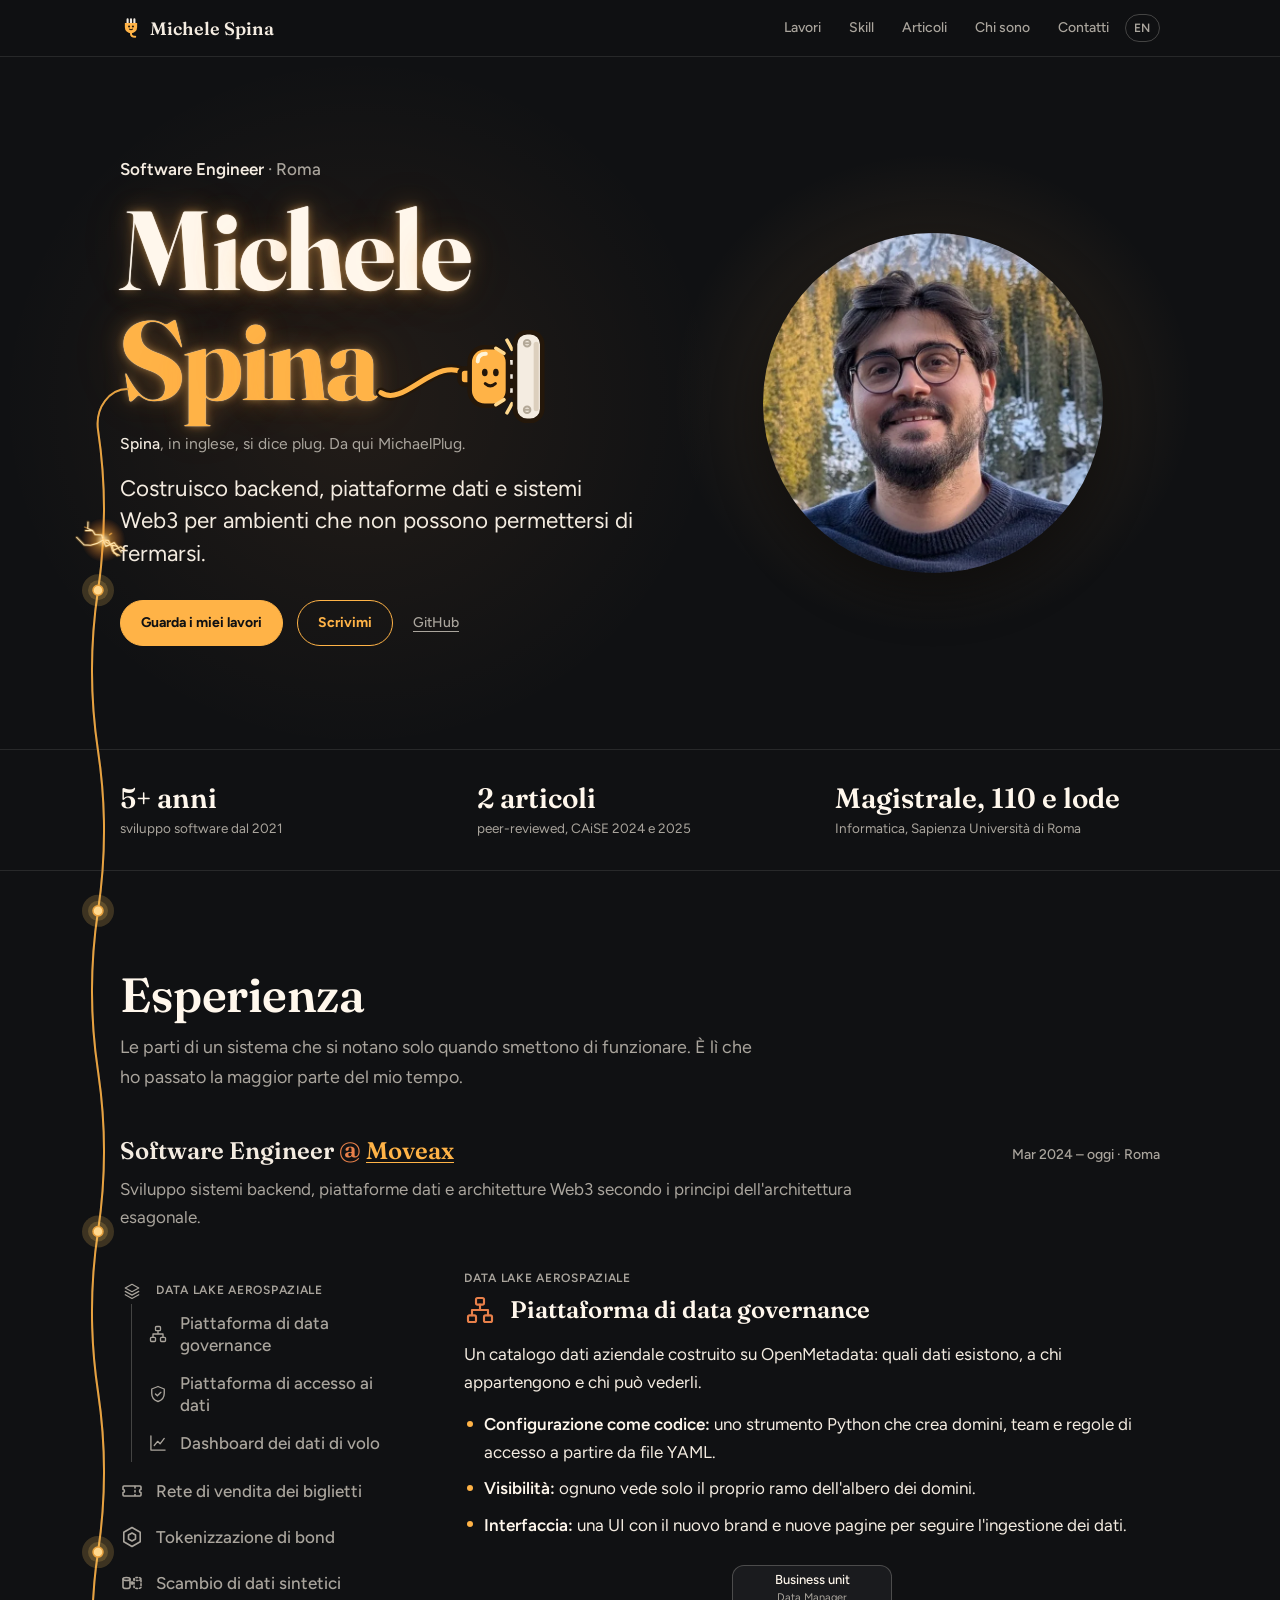
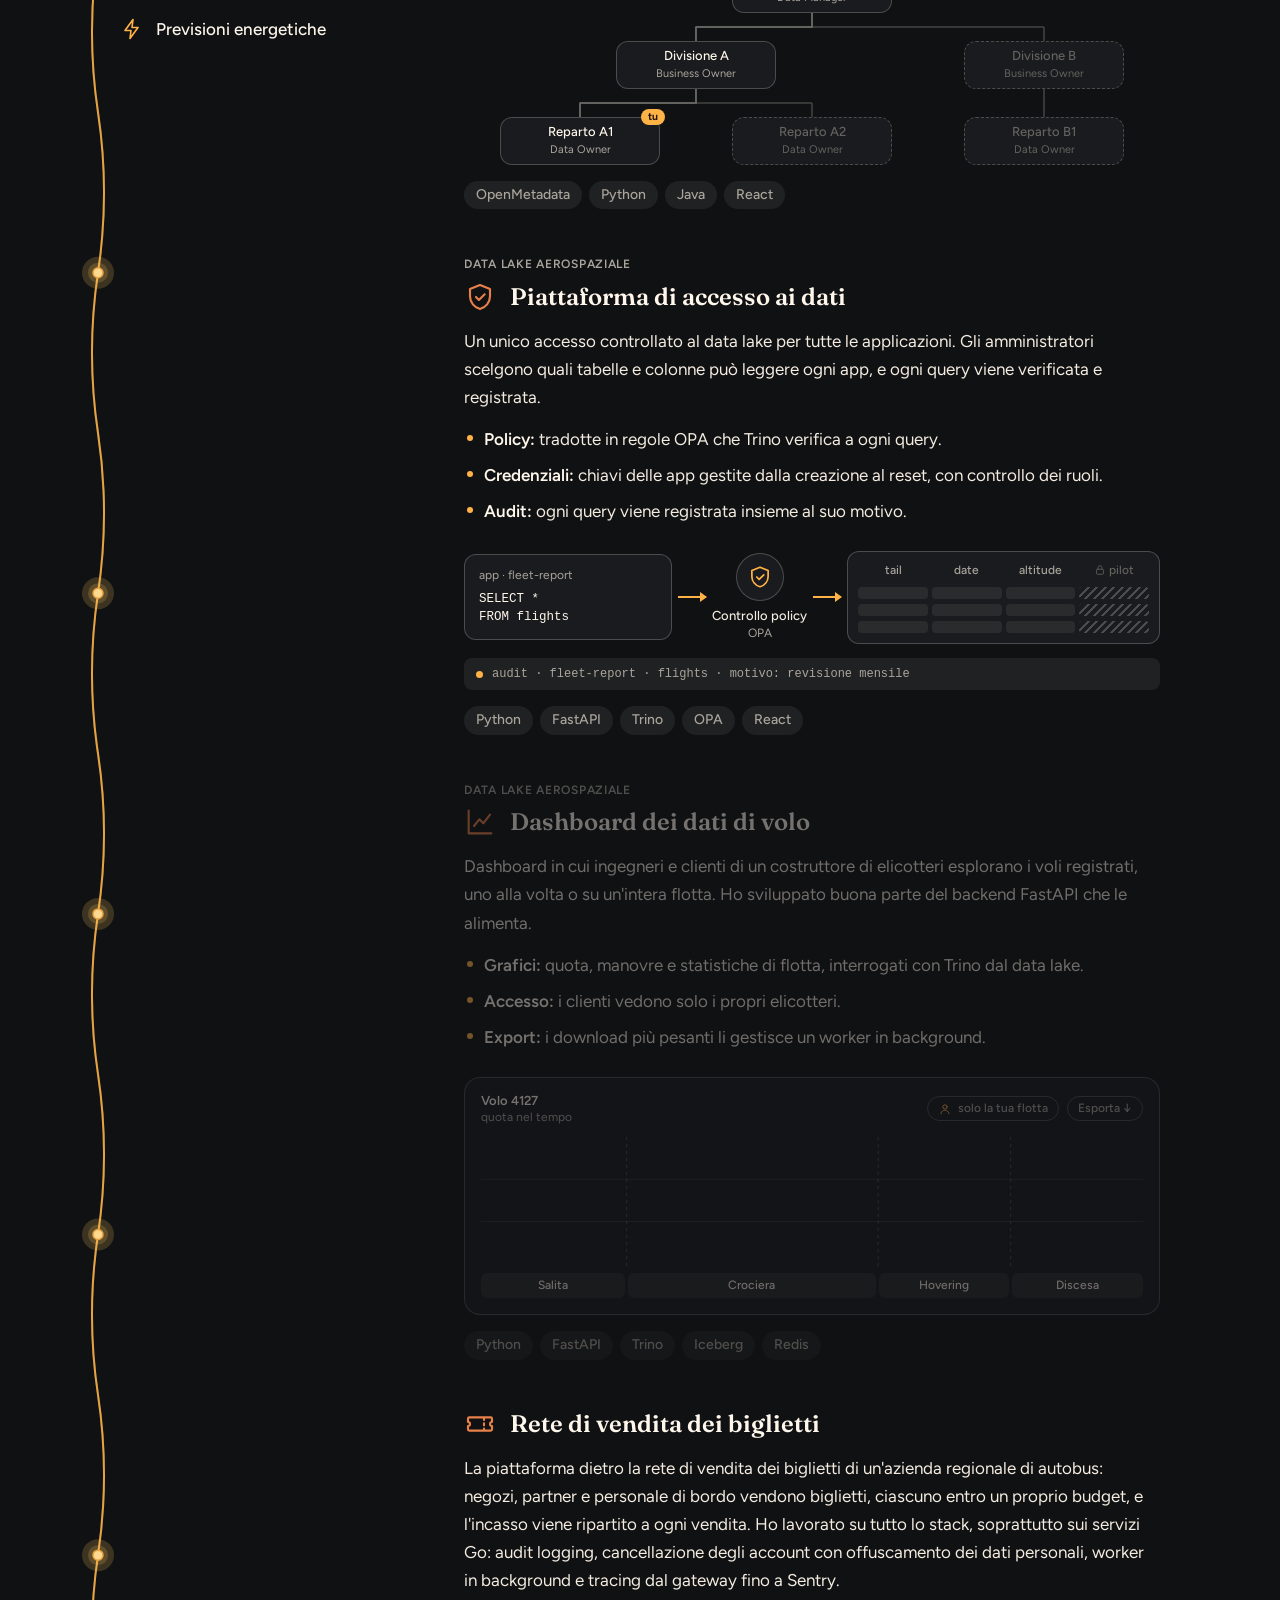
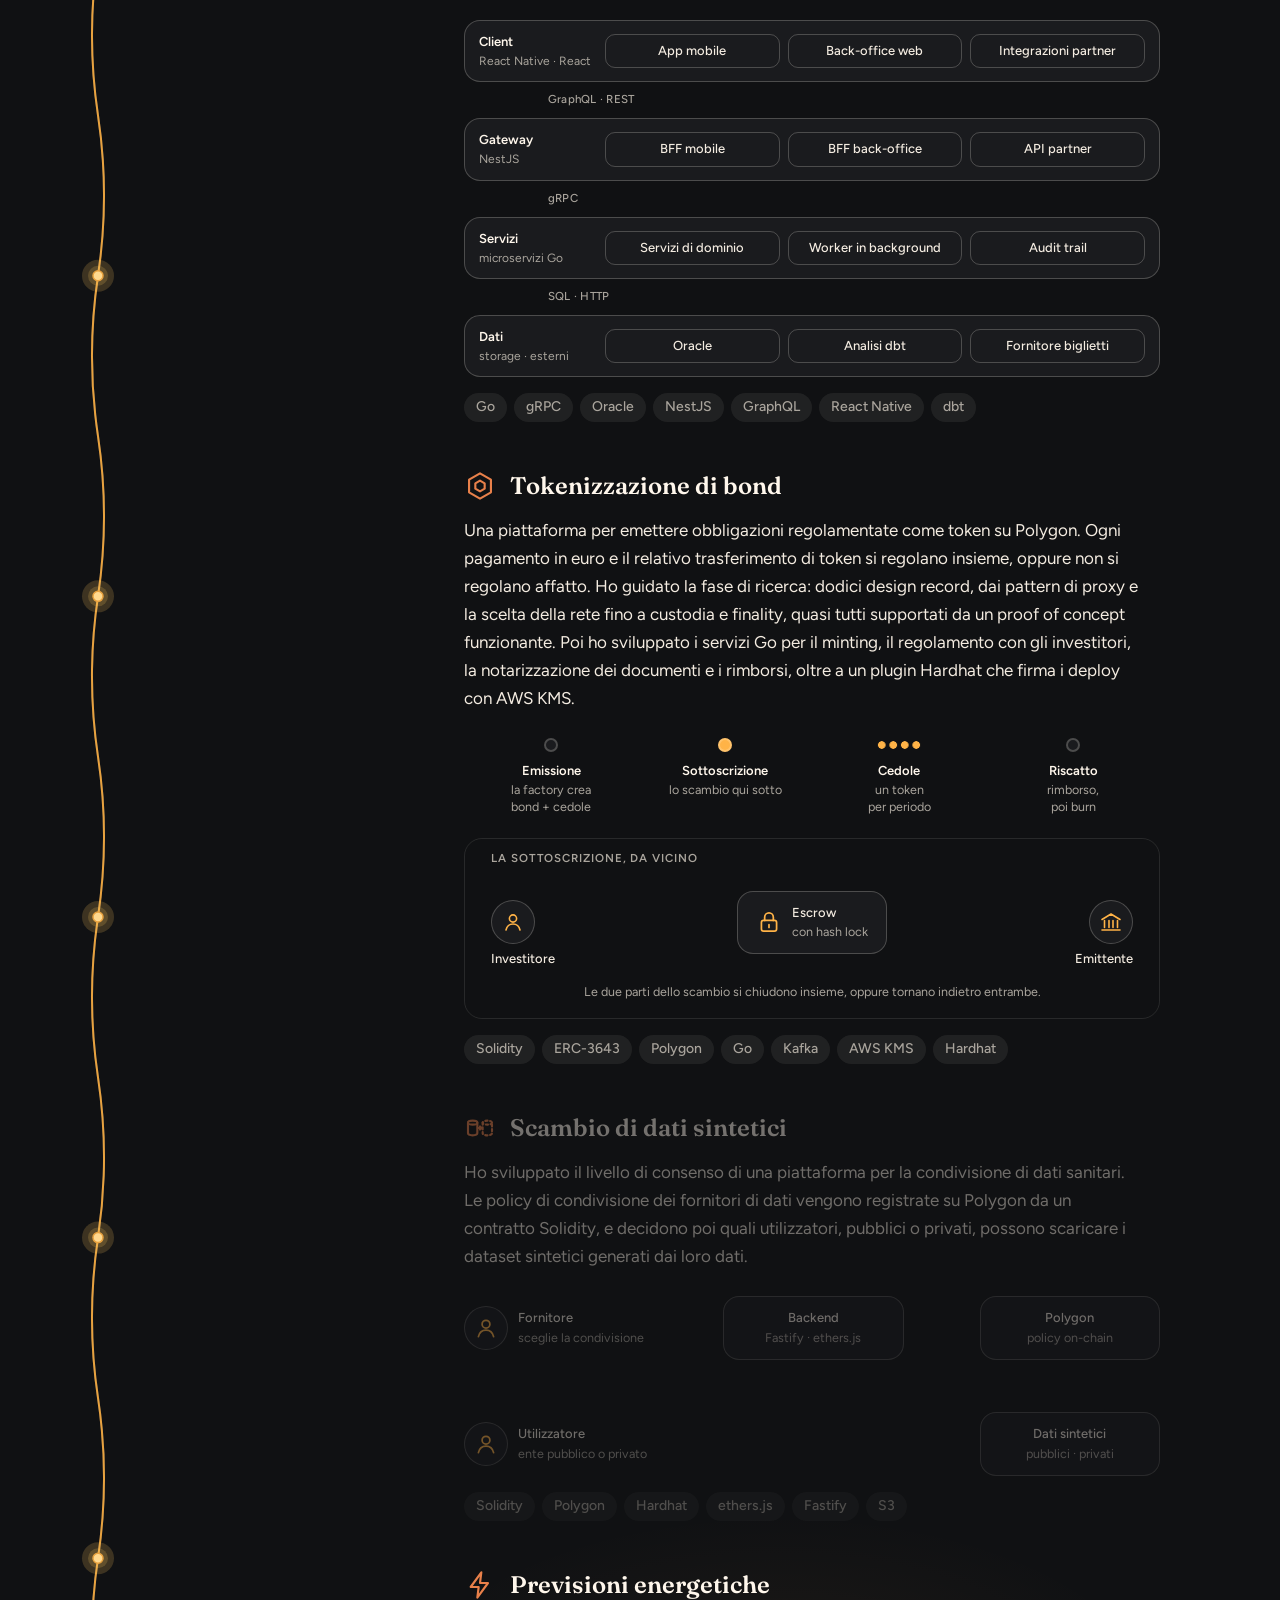
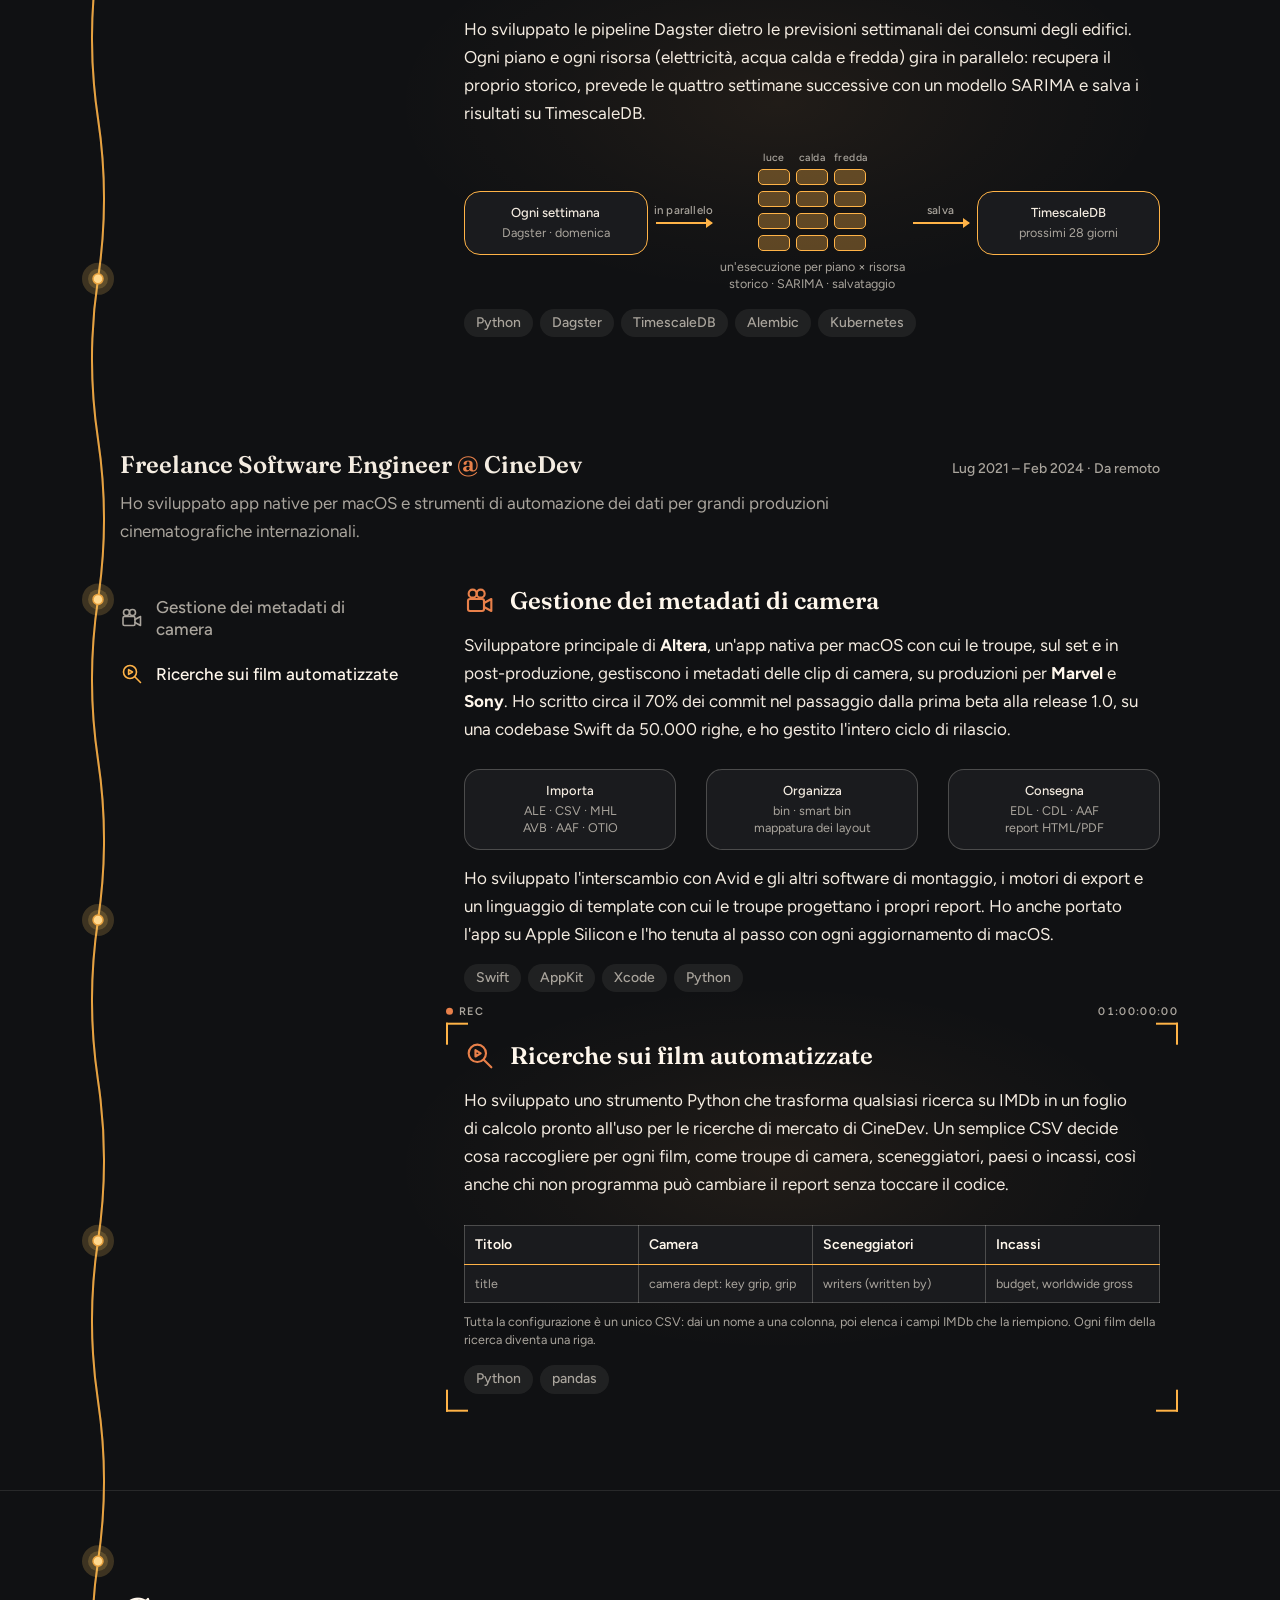
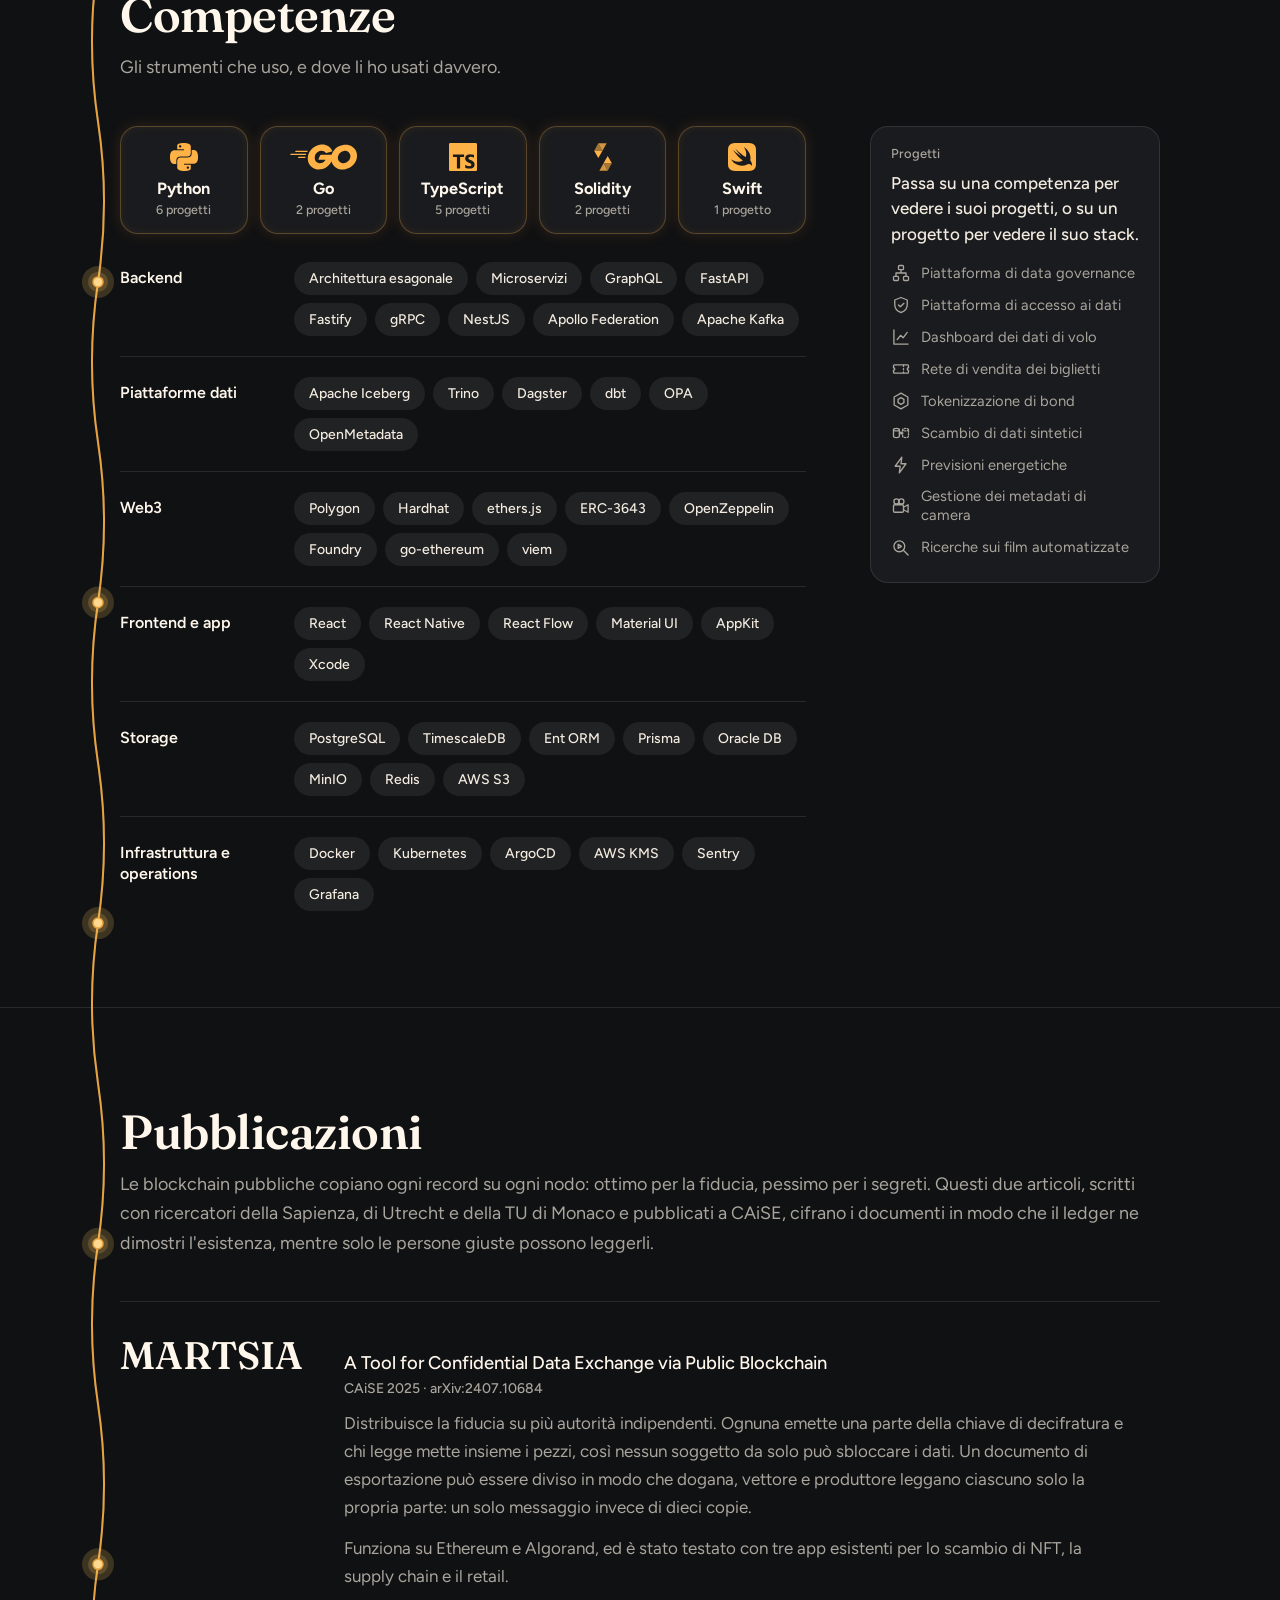
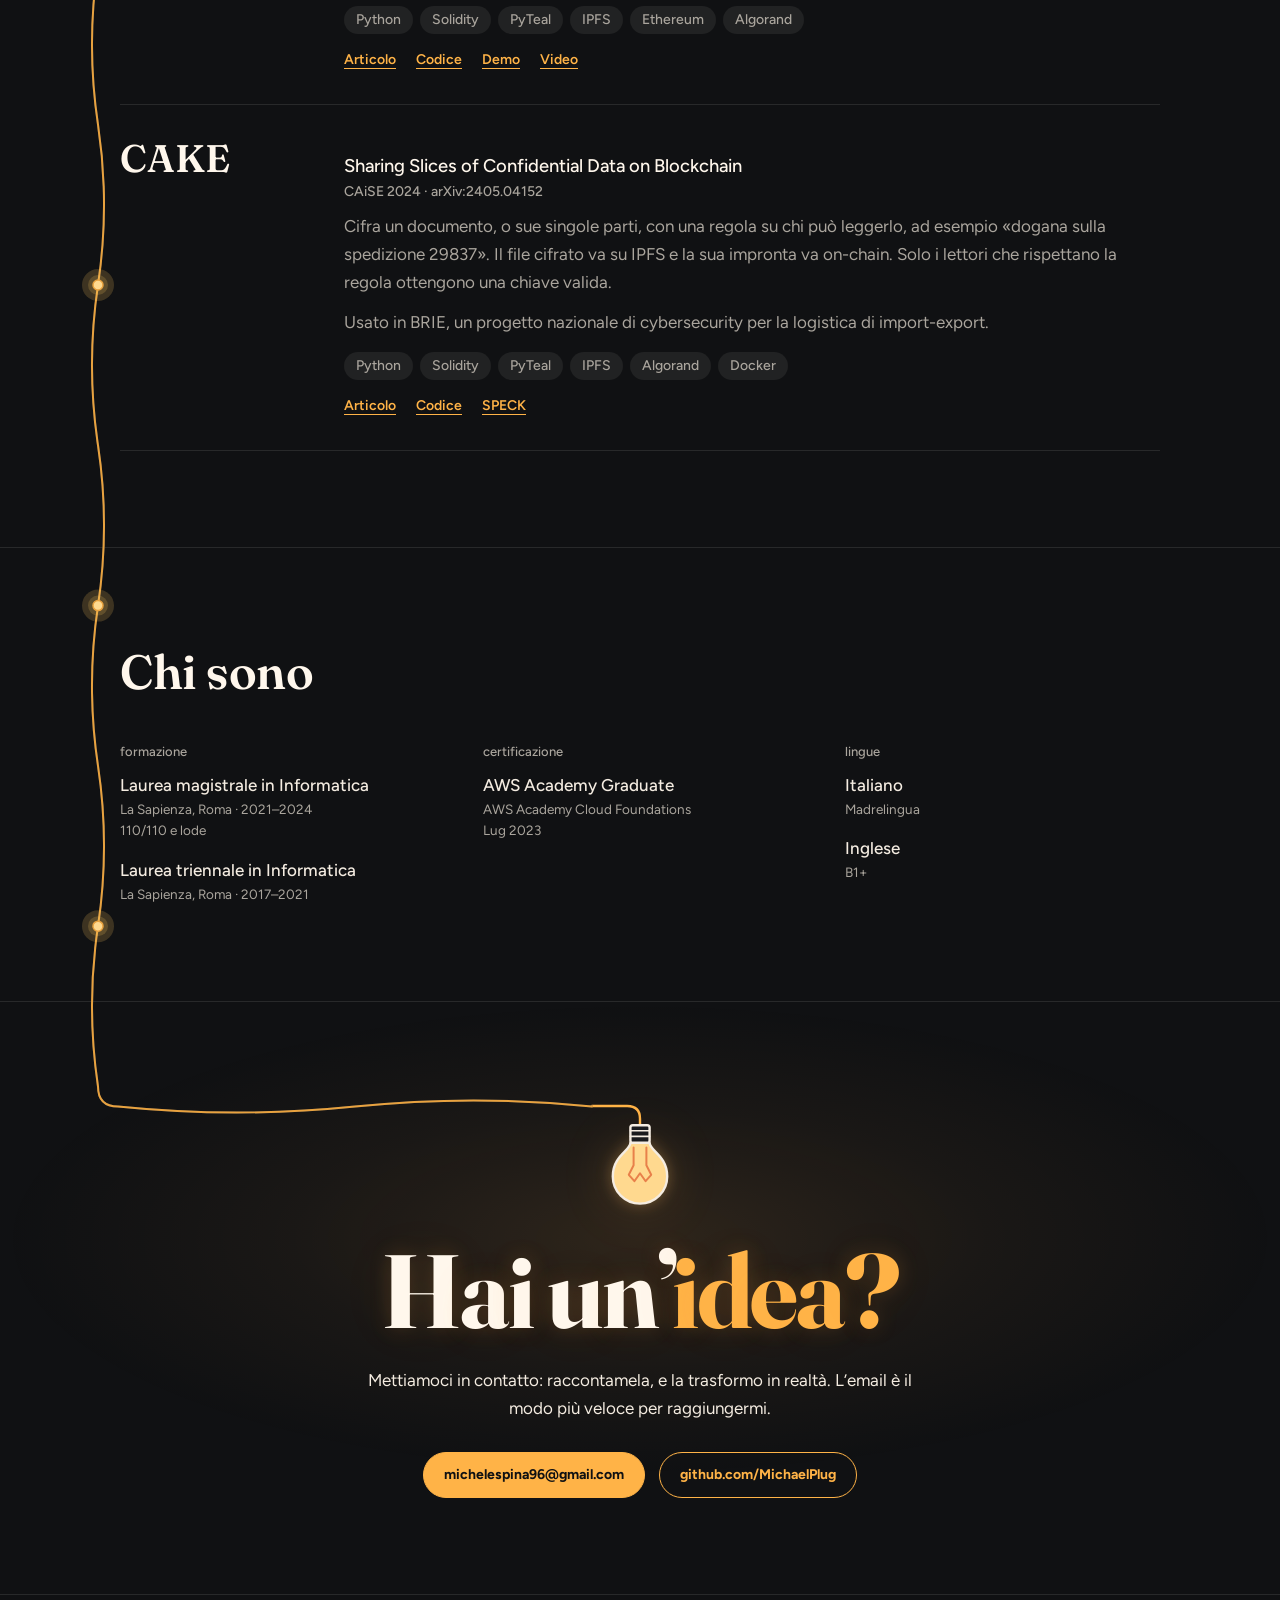
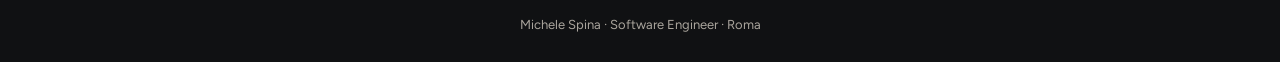
==== commit 25562d07: "lighten the page at runtime The spark loop only runs while lit and on screen, the wire repaints less" ====
--- a/it/index.html
+++ b/it/index.html
@@ -25,7 +25,7 @@
 <link rel="icon" href="data:image/svg+xml,%3Csvg xmlns='http://www.w3.org/2000/svg' viewBox='0 0 32 32' fill='none' stroke-linecap='round' stroke-linejoin='round'%3E%3Cpath d='M16 23v1c0 2.6 2 4 5.6 4' stroke='%2324170a' stroke-width='5.2'/%3E%3Cpath d='M16 23v1c0 2.6 2 4 5.6 4' stroke='%23ffb347' stroke-width='2.4'/%3E%3Cpath d='M11 3.5v5.5M16 3.5v5.5M21 3.5v5.5' stroke='%2324170a' stroke-width='5.2'/%3E%3Cpath d='M11 3.5v5.5M16 3.5v5.5M21 3.5v5.5' stroke='%23efe8de' stroke-width='2.4'/%3E%3Cpath d='M6.5 8.6h19v6a9.5 9.5 0 0 1-19 0z' fill='%23ffb347' stroke='%2324170a' stroke-width='2'/%3E%3Ccircle cx='13.1' cy='13.6' r='1.6' fill='%2324170a'/%3E%3Ccircle cx='18.9' cy='13.6' r='1.6' fill='%2324170a'/%3E%3Cpath d='M13.7 17.4q2.3 1.9 4.6 0' stroke='%2324170a' stroke-width='1.6'/%3E%3C/svg%3E">
 <link rel="preconnect" href="https://fonts.googleapis.com">
 <link rel="preconnect" href="https://fonts.gstatic.com" crossorigin>
-<link rel="stylesheet" href="https://fonts.googleapis.com/css2?family=Fraunces:opsz,wght,SOFT@9..144,400..700,100&family=Figtree:wght@400;500;600;700&display=swap">
+<link rel="stylesheet" href="https://fonts.googleapis.com/css2?family=Fraunces:opsz,wght,SOFT@9..144,600..700,100&family=Figtree:wght@400;500;600;700&display=swap">
 <link rel="stylesheet" href="../assets/site.css">
 </head>
 <body>
@@ -107,7 +107,7 @@
       </div>
 
       <figure class="portrait">
-        <div class="print"><img src="../assets/michele.jpg" alt="Ritratto di Michele Spina" width="720" height="720"></div>
+        <div class="print"><picture><source srcset="../assets/michele.webp" type="image/webp"><img src="../assets/michele.jpg" alt="Ritratto di Michele Spina" width="720" height="720"></picture></div>
       </figure>
     </div>
   </div>
--- a/assets/site.css
+++ b/assets/site.css
@@ -3,7 +3,7 @@
   color-scheme: dark;
   --bg: #101113;
   --panel: #1a1b1e;
-  --nav: rgba(16, 17, 19, .88);
+  --nav: rgba(16, 17, 19, .96);
   --ink: #f4ece1;
   --bright: #fff7ec;
   --dim: #aaa59d;
@@ -21,7 +21,7 @@
 html.off {
   --bg: #08090a;
   --panel: #121315;
-  --nav: rgba(8, 9, 10, .9);
+  --nav: rgba(8, 9, 10, .97);
   --ink: #ddd6cc;
   --bright: #e9e2d8;
   --dim: #918d86;
@@ -68,8 +68,6 @@
 .nav {
   position: sticky; top: 0; z-index: 20;
   background: var(--nav);
-  -webkit-backdrop-filter: blur(12px);
-  backdrop-filter: blur(12px);
   border-bottom: 1px solid var(--line);
 }
 .nav .wrap { display: flex; align-items: center; justify-content: space-between; gap: 16px; height: var(--nav-h); }
@@ -198,7 +196,7 @@
 
 /* one wire carries the sign's power: out of the S, down the margin past every section,
    round a corner and into the bulb. Lit behind the reader, with festival bulbs on the way. */
-.cable { display: none; position: absolute; z-index: 1; left: 0; top: 0; overflow: visible; pointer-events: none; fill: none; stroke-width: 2; stroke-linecap: round; stroke-linejoin: round; }
+.cable { display: none; position: absolute; z-index: 1; left: 0; top: 0; overflow: visible; pointer-events: none; fill: none; stroke-width: 2; stroke-linecap: round; stroke-linejoin: round; will-change: transform; }
 main.wired .cable { display: block; }
 .cable-dark { stroke: #3a3c41; }
 .cable-lit { stroke: #e8a23f; }
@@ -241,6 +239,7 @@
 }
 html.off .portrait::before { opacity: 0; }
 .print { border-radius: 50%; box-shadow: 0 20px 50px rgba(0, 0, 0, .45); }
+.print picture { display: block; }
 .print img { display: block; width: 100%; height: auto; aspect-ratio: 1; object-fit: cover; border-radius: 50%; transition: filter .25s; }
 html.off .print img { filter: brightness(.38) saturate(.7); }
 h1 {
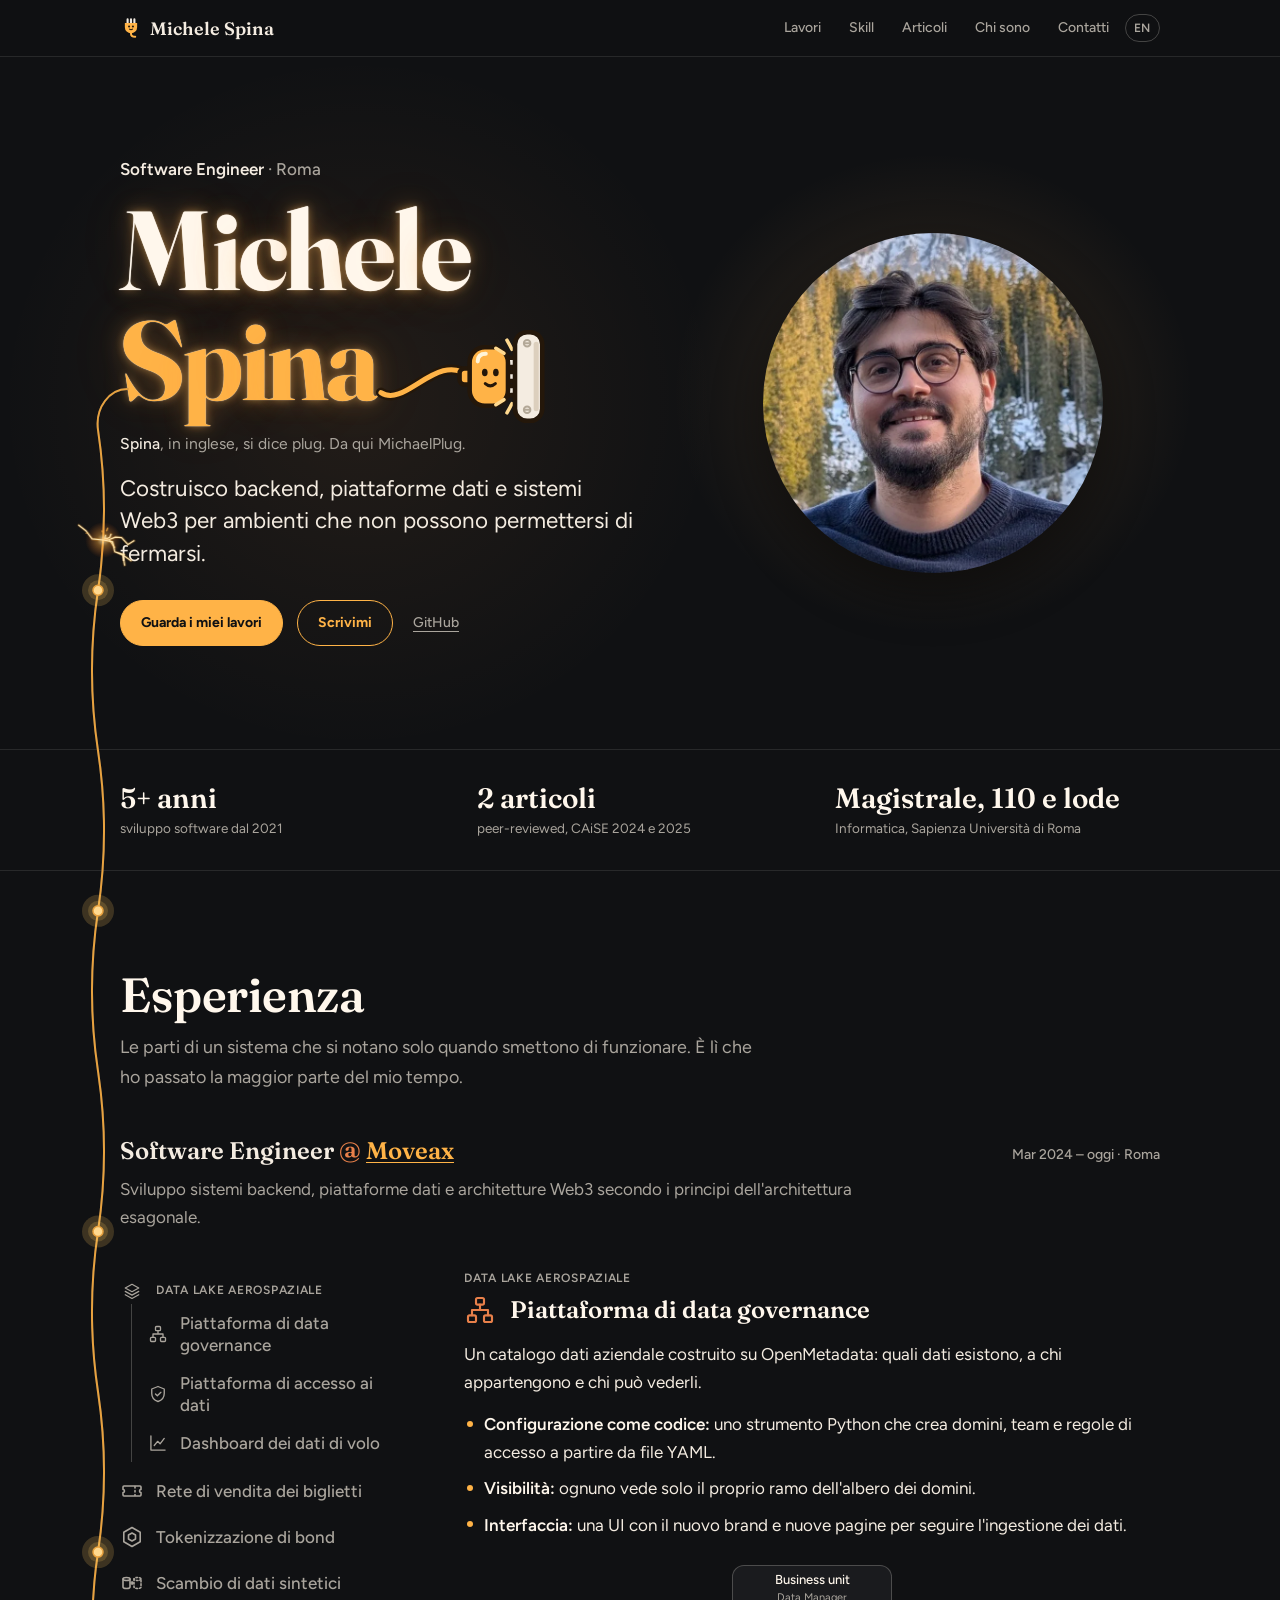
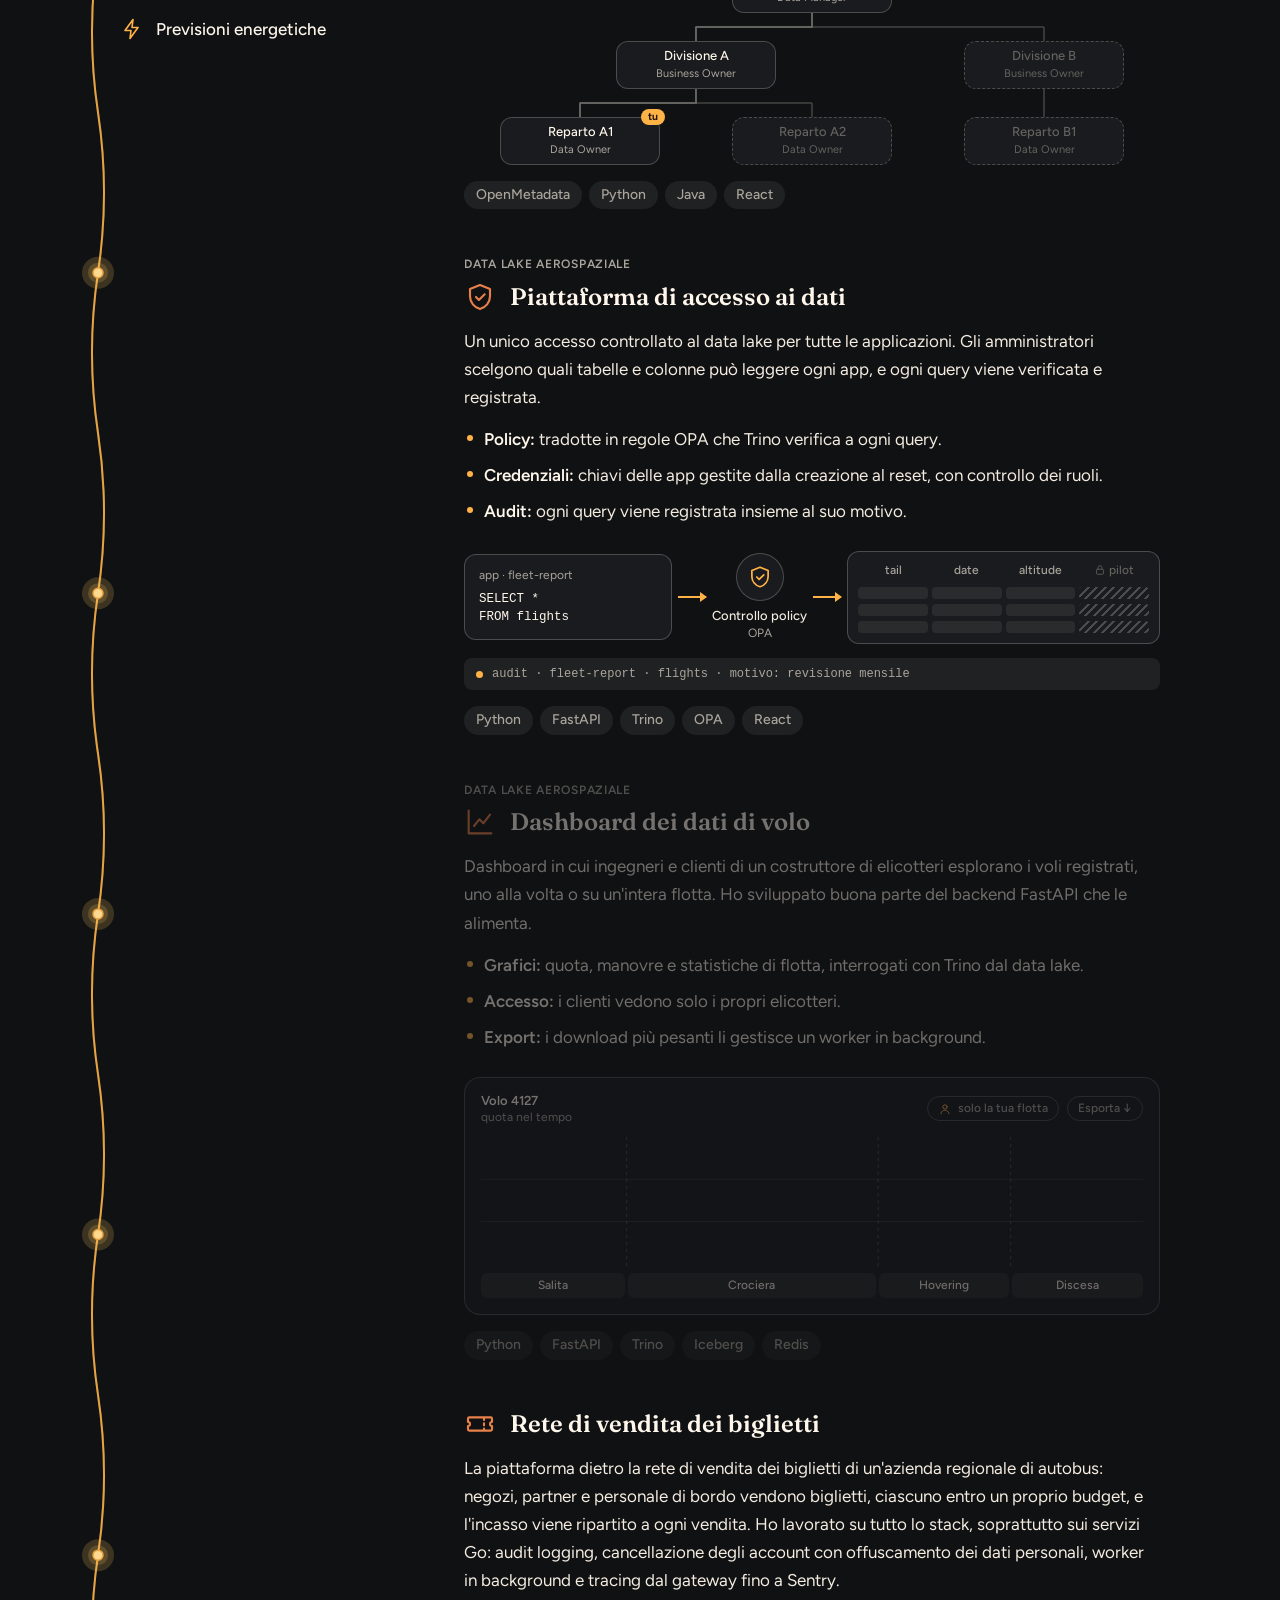
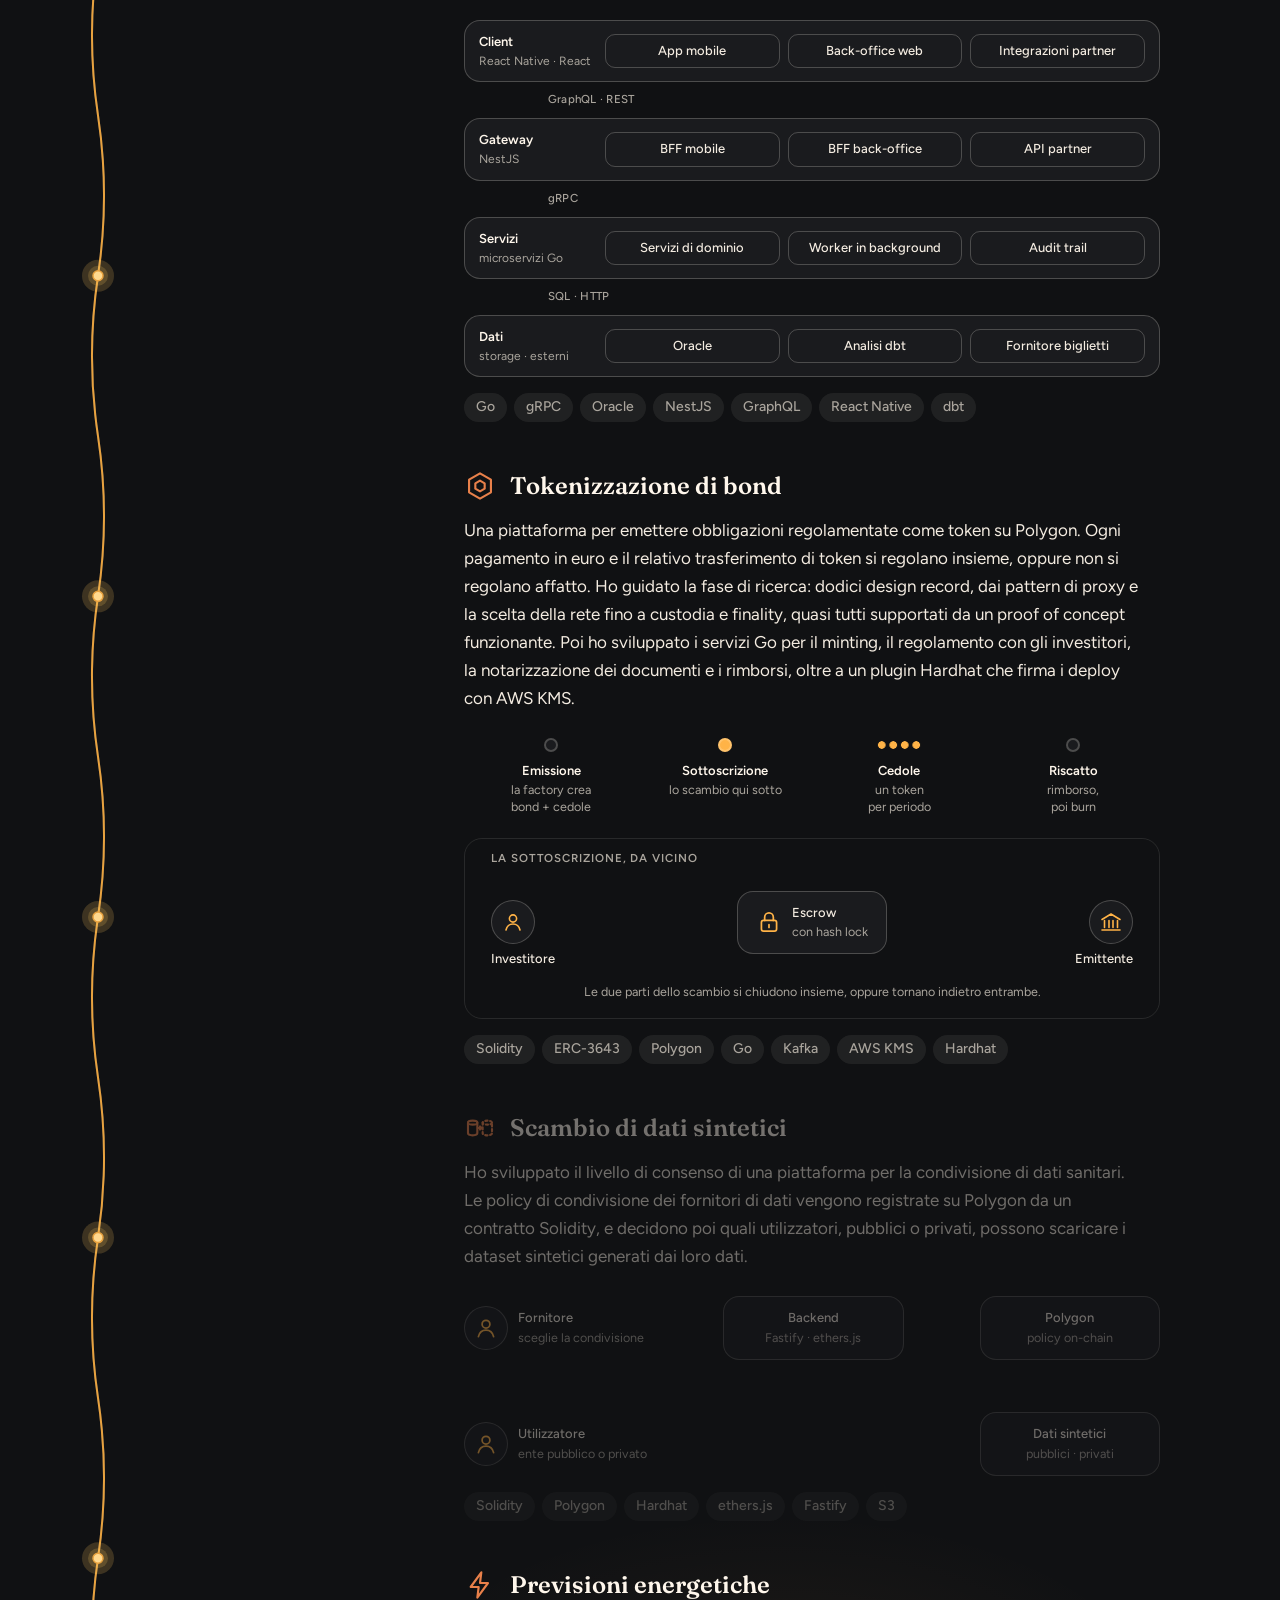
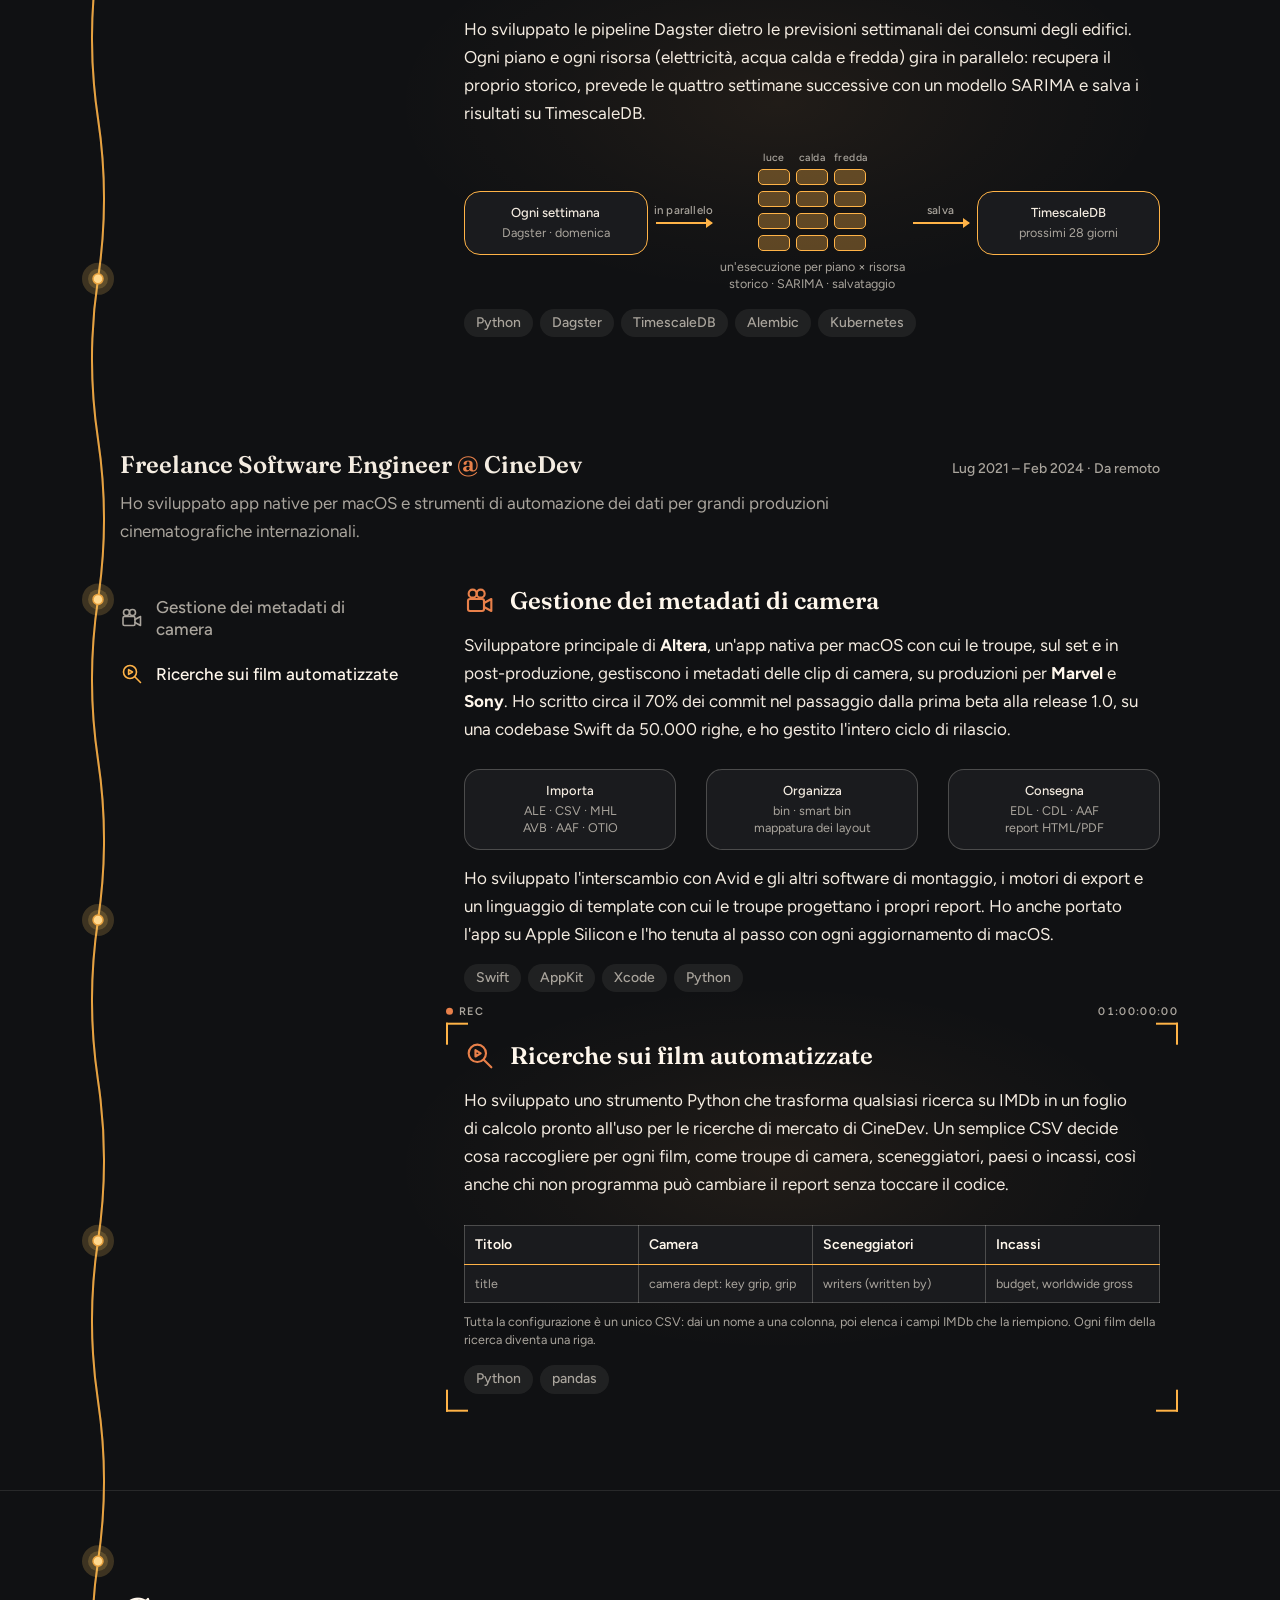
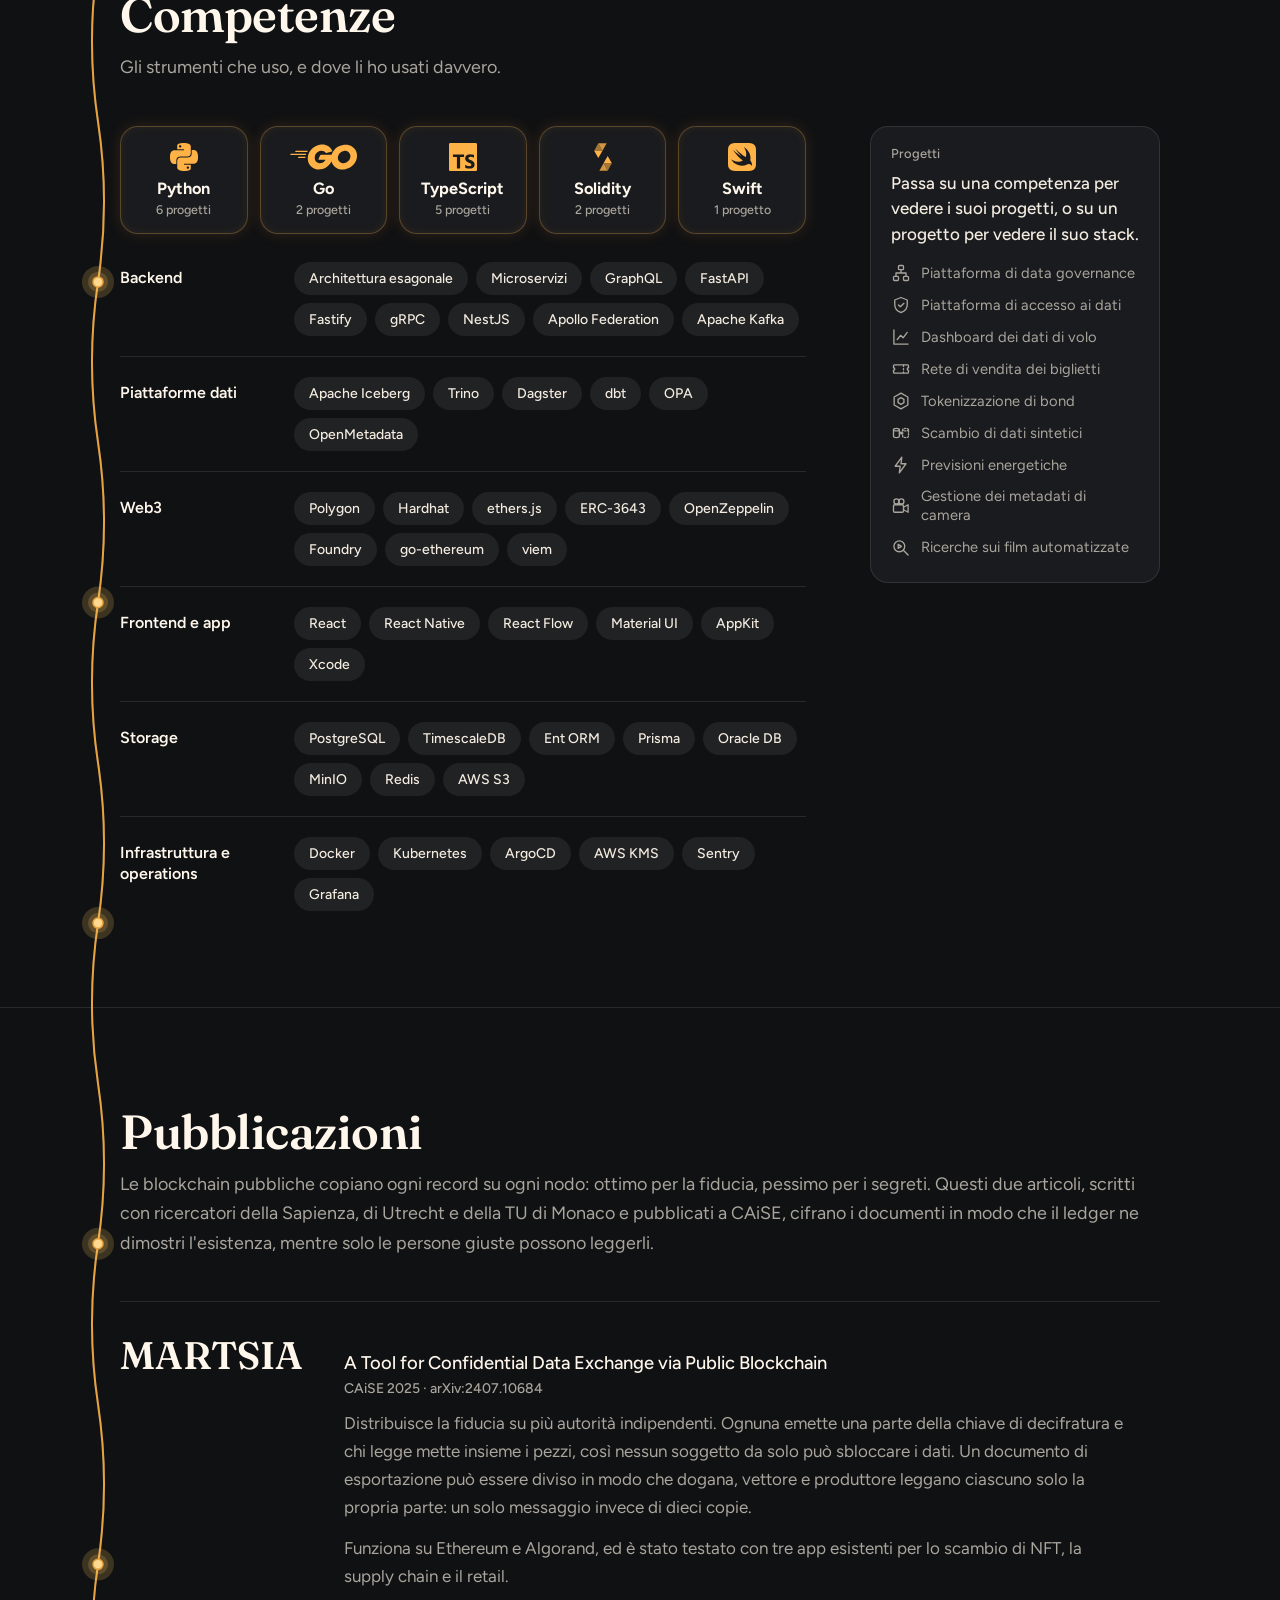
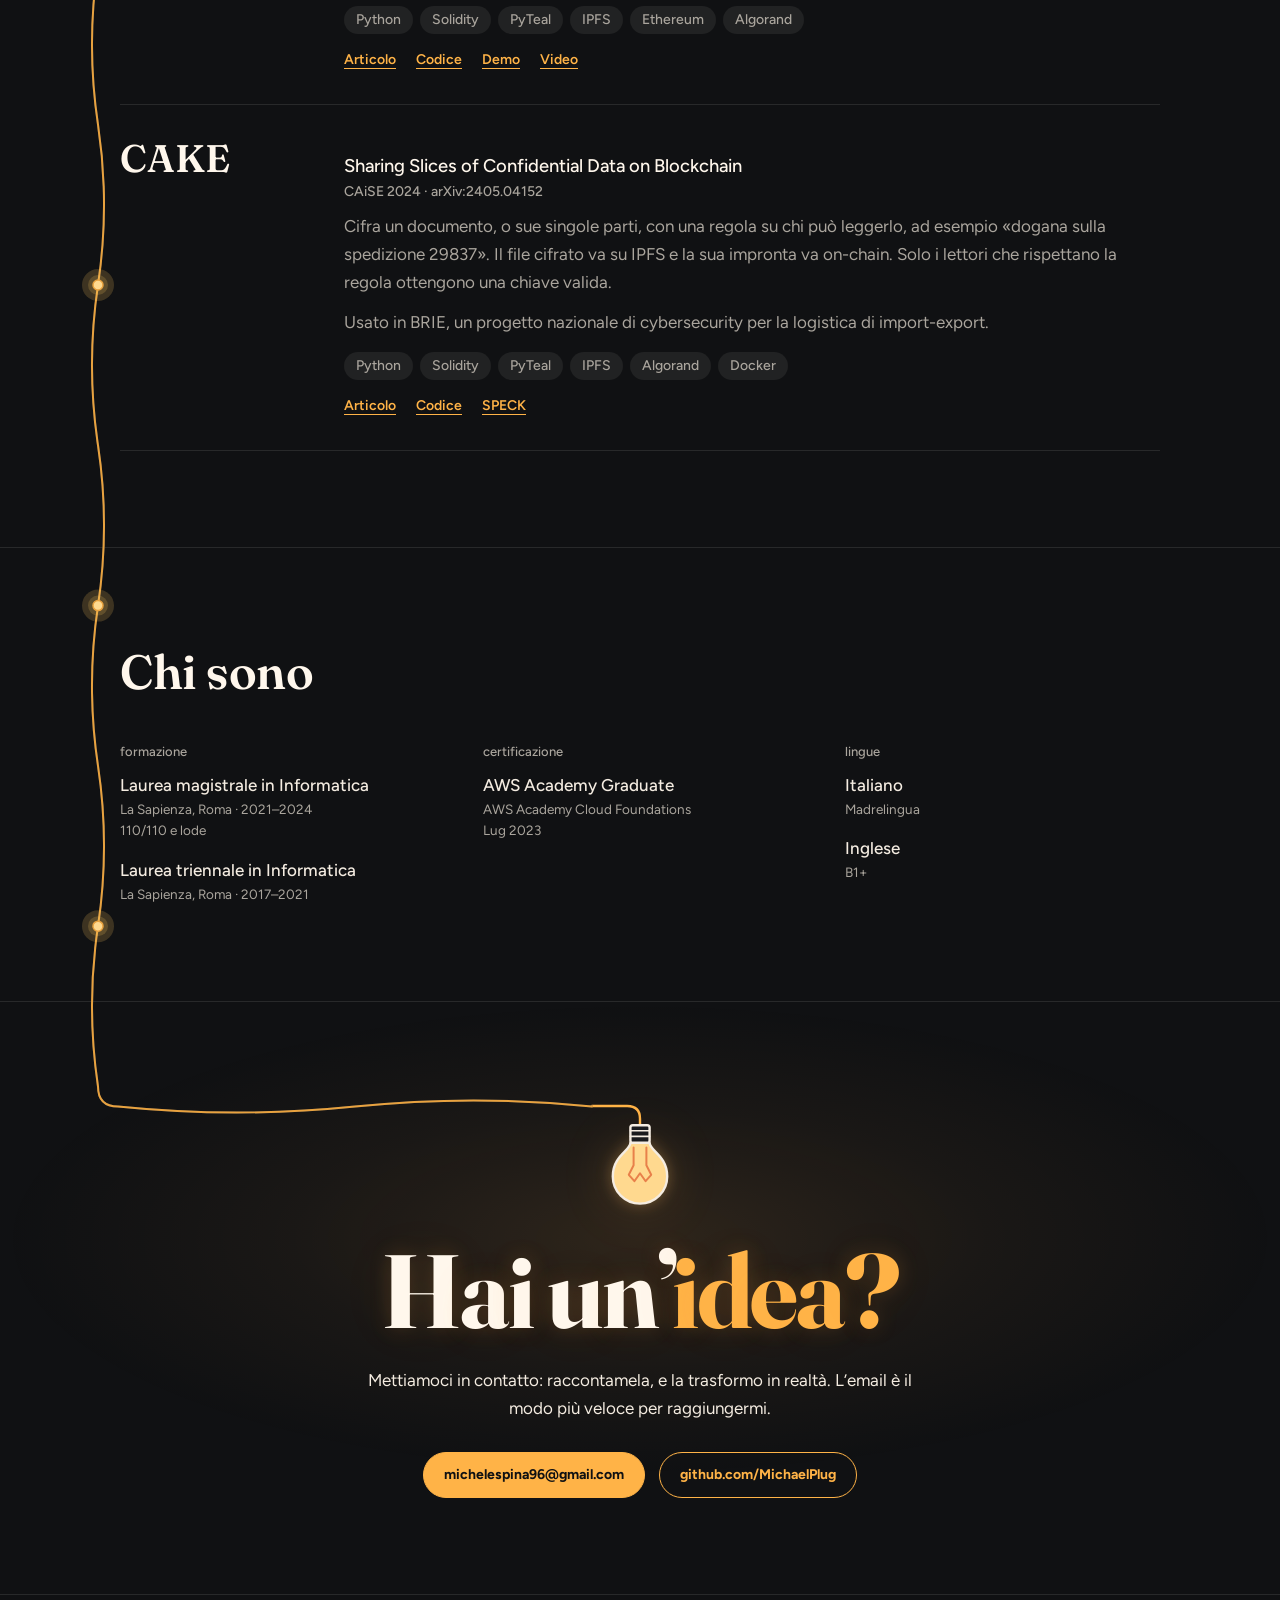
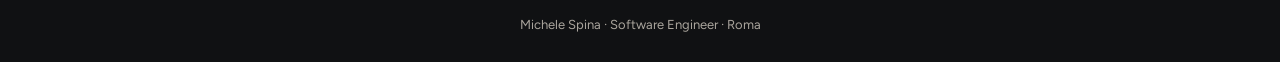
==== commit f13567cb: "lighter loading" ====
--- a/it/index.html
+++ b/it/index.html
@@ -74,7 +74,7 @@
         <h1 class="sign" aria-label="Michele Spina">
           <span class="tube tube-ink" aria-hidden="true"><span class="ch" style="--d:.1s;--i:0">M</span><span class="ch" style="--d:.34s;--i:1">i</span><span class="ch" style="--d:.05s;--i:2">c</span><span class="ch" style="--d:.42s;--i:3">h</span><span class="ch" style="--d:.2s;--i:4">e</span><span class="ch" style="--d:0s;--i:5">l</span><span class="ch" style="--d:.3s;--i:6">e</span></span>
           <span class="sign-line">
-            <span class="tube tube-fire" aria-hidden="true"><span class="ch" style="--d:.38s;--i:7">S</span><span class="ch" style="--d:.15s;--i:8">p</span><span class="ch loose" style="--d:.45s;--i:9">i</span><span class="ch" style="--d:.08s;--i:10">n</span><span class="ch" style="--d:.26s;--i:11">a</span></span>
+            <span class="tube tube-fire" aria-hidden="true"><span class="ch" style="--d:.02s;--i:7">S</span><span class="ch" style="--d:.15s;--i:8">p</span><span class="ch loose" style="--d:.45s;--i:9">i</span><span class="ch" style="--d:.08s;--i:10">n</span><span class="ch" style="--d:.26s;--i:11">a</span></span>
             <button class="plug" id="plug" type="button" aria-label="Accensione dell'insegna" aria-pressed="true" data-pull="Stacca la spina" disabled>
               <svg class="pl" viewBox="0 0 160 100" aria-hidden="true">
                 <g class="pl-cable"><path class="pl-cable-o" d="M-4 78C20 94 52 36 84 62"/><path class="pl-cable-i" d="M-4 78C20 94 52 36 84 62"/></g>
--- a/assets/site.css
+++ b/assets/site.css
@@ -84,7 +84,7 @@
 .lang:hover { color: var(--accent); border-color: var(--accent); }
 
 /* the room lights up as the plug goes in */
-.dusk { position: fixed; inset: 0; z-index: 40; background: #050506; opacity: 0; pointer-events: none; animation: dusk .95s linear; }
+.dusk { position: fixed; inset: 0; z-index: 40; background: #050506; opacity: 0; pointer-events: none; animation: dusk .55s linear; }
 @keyframes dusk {
   0%, 26% { opacity: .7; }
   30%, 40% { opacity: .2; }
@@ -99,9 +99,9 @@
 .tube-fire { --sign: var(--accent); }
 .sign .ch {
   color: var(--sign); text-shadow: var(--glow);
-  animation: strike .5s linear calc(var(--start, 0s) + var(--d, 0s)) backwards;
-}
-h1.sign { --start: .26s; }
+  animation: strike .36s linear calc(var(--start, 0s) + var(--d, 0s)) backwards;
+}
+h1.sign { --start: .14s; }
 #closing-sign { --start: .8s; }
 .sign.wait .ch, html.off .sign .ch { animation: none; color: var(--unlit); text-shadow: none; }
 
@@ -109,7 +109,7 @@
    one loose tube that buzzes, and letters that crackle under the pointer */
 h1.sign .tube { --glow: 0 0 1px rgba(255, 250, 240, .9), 0 0 8px rgba(255, 190, 100, .45), 0 0 24px rgba(255, 165, 70, .28), 0 0 64px rgba(255, 150, 60, .14); }
 h1.sign .ch {
-  --strike: strike .5s linear calc(var(--start) + var(--d)) backwards;
+  --strike: strike .36s linear calc(var(--start) + var(--d) * .6) backwards;
   --surge: surge 6.5s ease-out calc(var(--start) + 1.4s + var(--i) * 55ms) infinite;
   --buzz: buzz 4.7s linear calc(var(--start) + 2.3s) infinite;
   --zap: zap .38s steps(1);
@@ -159,9 +159,9 @@
 .pl-shade { stroke: #dccfbd; stroke-width: 5; transition: opacity .2s; }
 .pl-screw { fill: none; stroke: #b3a897; stroke-width: 2; }
 .pl-zap { stroke: #ffd98f; stroke-width: 3.5; transition: opacity .2s; }
-h1.sign .pl-move { animation: plug-in .26s ease-in backwards; }
-h1.sign .pl-cable { animation: cable-in .26s ease-in backwards; }
-h1.sign .pl-zap { animation: bulb-on .45s linear .26s backwards; }
+h1.sign .pl-move { animation: plug-in .14s ease-in backwards; }
+h1.sign .pl-cable { animation: cable-in .14s ease-in backwards; }
+h1.sign .pl-zap { animation: bulb-on .35s linear .14s backwards; }
 @keyframes plug-in { from { transform: translateX(-26px); } }
 @keyframes cable-in { from { transform: scaleX(.7); } }
 .plug:not(:disabled):hover .pl-move { transform: translateX(-3px) rotate(-3deg); transform-origin: 100px 62px; }
@@ -178,11 +178,11 @@
 
 /* the cable ends in a bulb: a lit bulb means an idea */
 .bulb-row { display: flex; justify-content: center; margin-bottom: 18px; }
-.bulb { display: block; width: 96px; height: 120px; overflow: visible; fill: none; stroke: var(--accent); stroke-width: 3; stroke-linecap: round; stroke-linejoin: round; transition: stroke .2s .42s; }
+.bulb { display: block; width: 96px; height: 120px; overflow: visible; fill: none; stroke: var(--accent); stroke-width: 3; stroke-linecap: round; stroke-linejoin: round; transition: stroke .2s .25s; }
 .bulb-cap { fill: var(--panel); stroke: var(--ink); }
 .bulb-thread { stroke: var(--ink); stroke-width: 2; }
 .bulb-glass { stroke: var(--ink); }
-.bulb-glow { fill: #ffd98f; stroke: none; filter: drop-shadow(0 0 10px rgba(255, 190, 100, .35)) drop-shadow(0 0 32px rgba(255, 170, 70, .16)); animation: bulb-on .45s linear .42s backwards; }
+.bulb-glow { fill: #ffd98f; stroke: none; filter: drop-shadow(0 0 10px rgba(255, 190, 100, .35)) drop-shadow(0 0 32px rgba(255, 170, 70, .16)); animation: bulb-on .35s linear .25s backwards; }
 .bulb-fil { stroke: var(--brand); stroke-width: 2.5; }
 @keyframes bulb-on {
   0%, 30% { opacity: 0; }
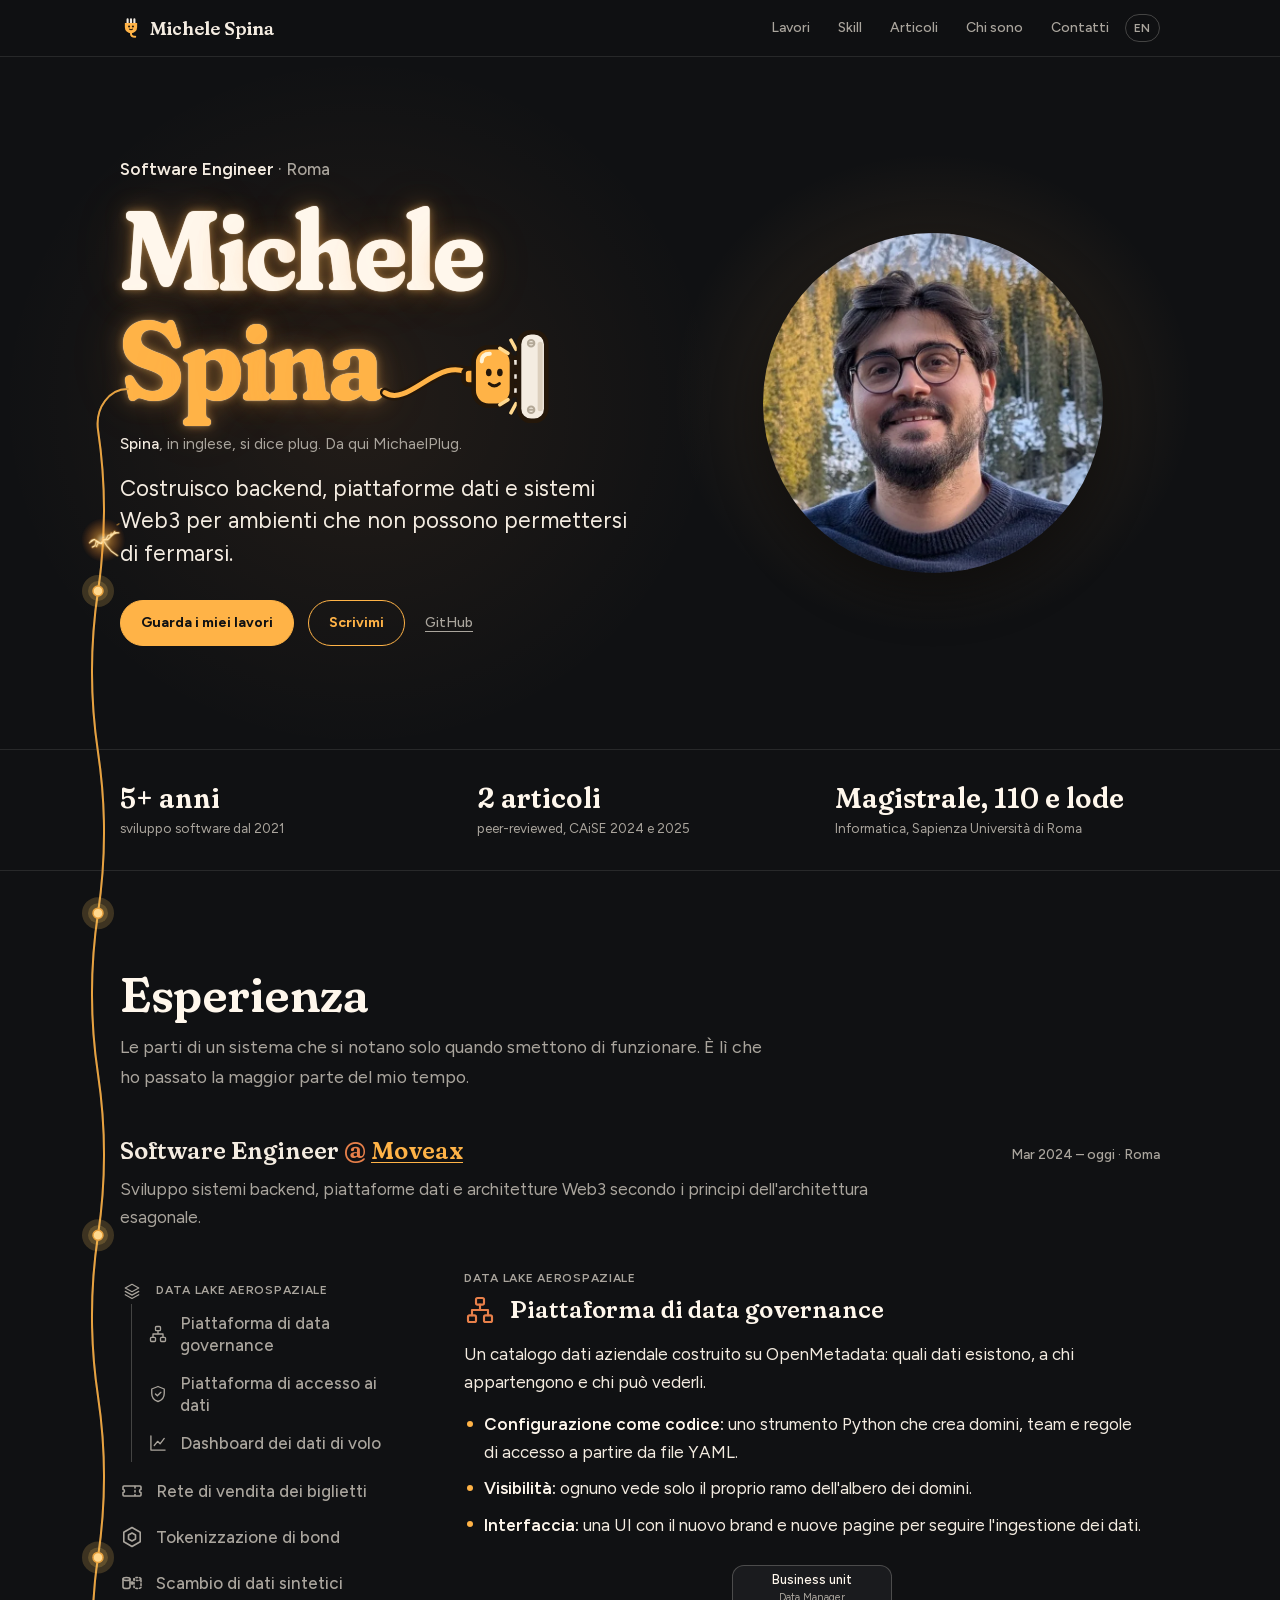
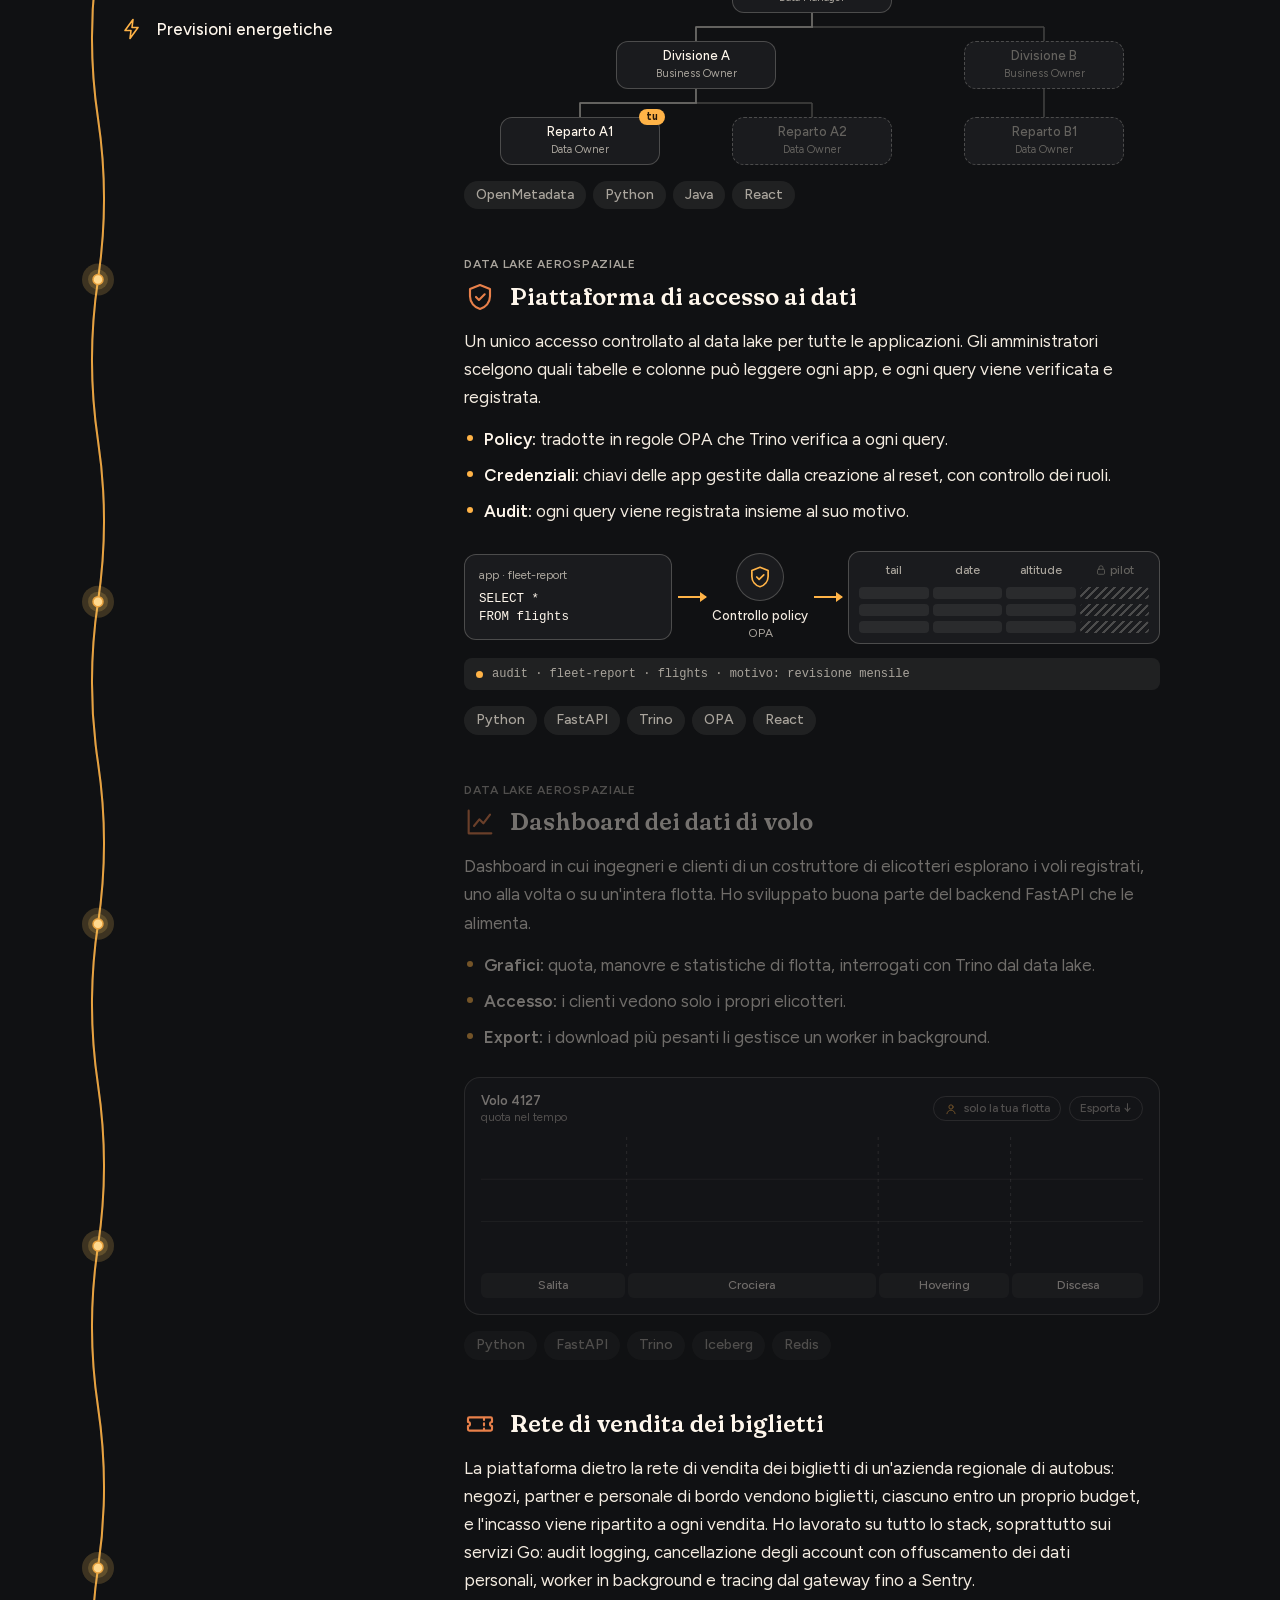
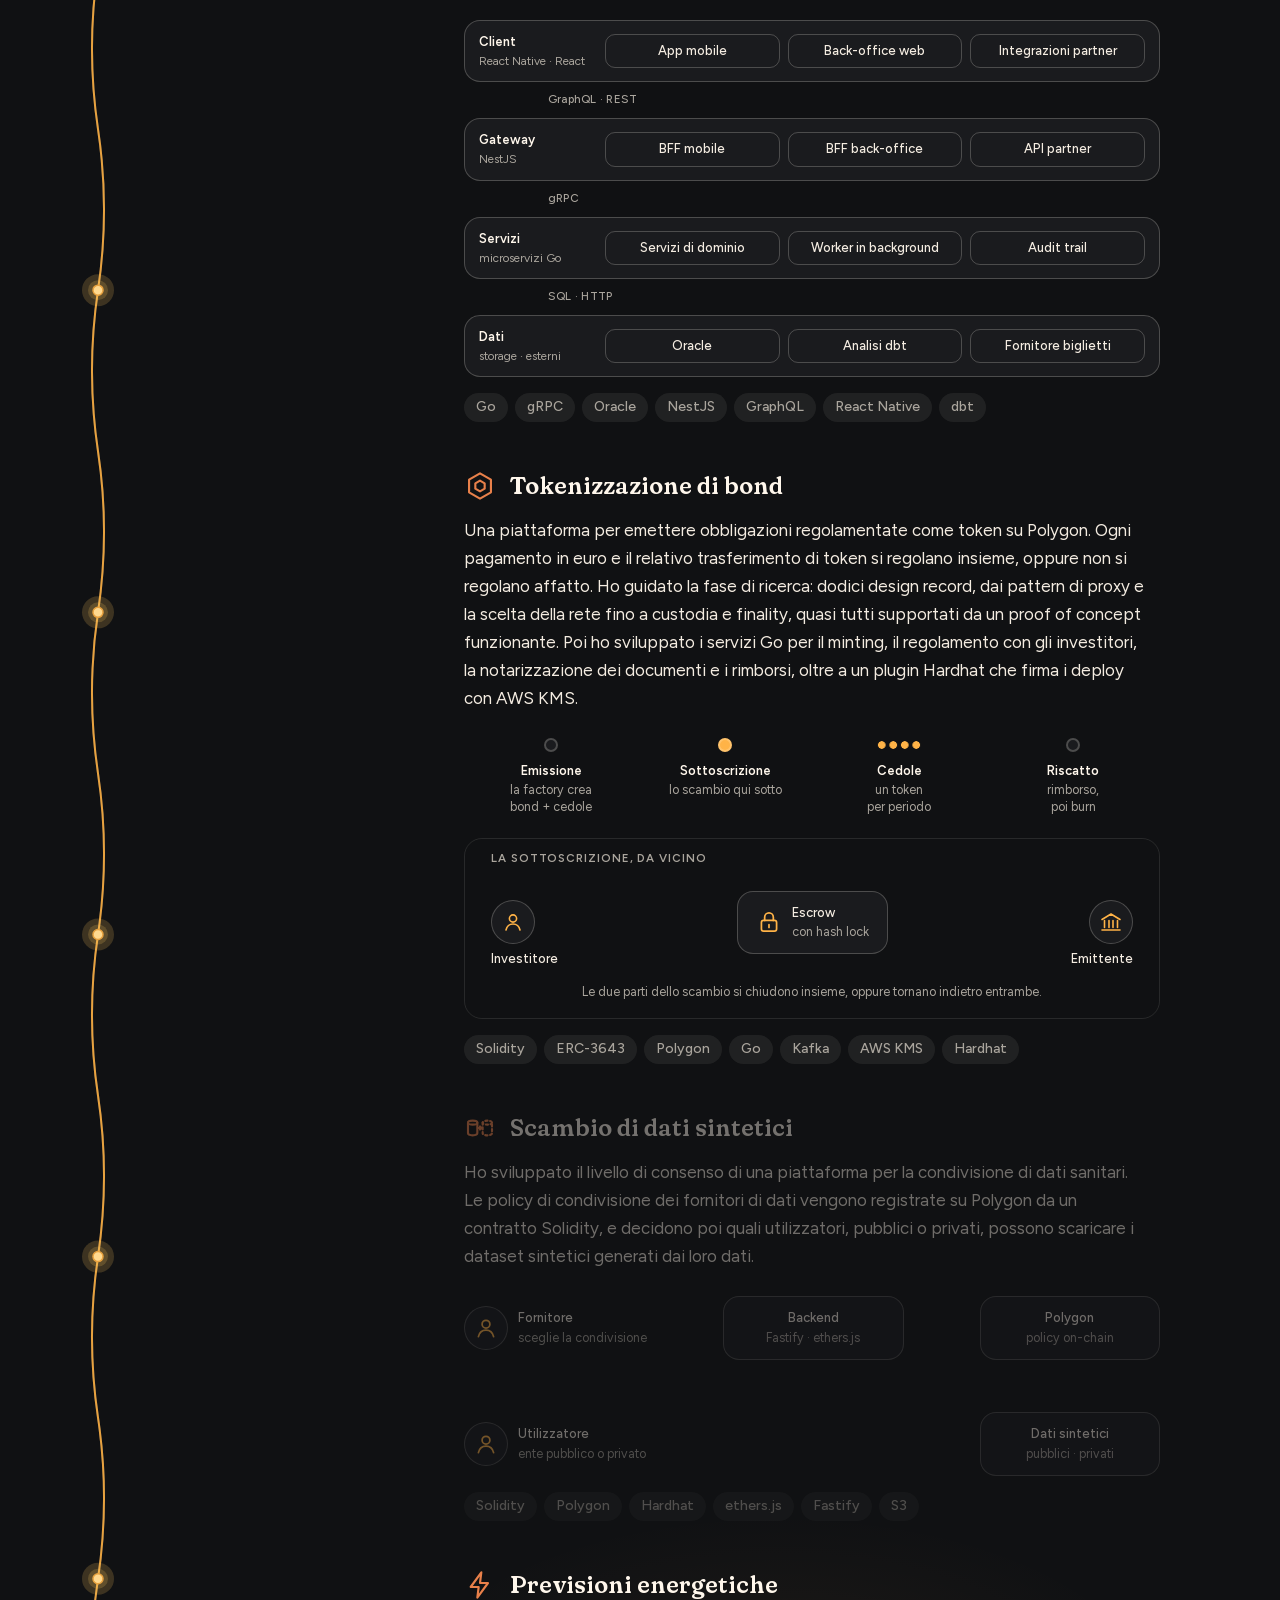
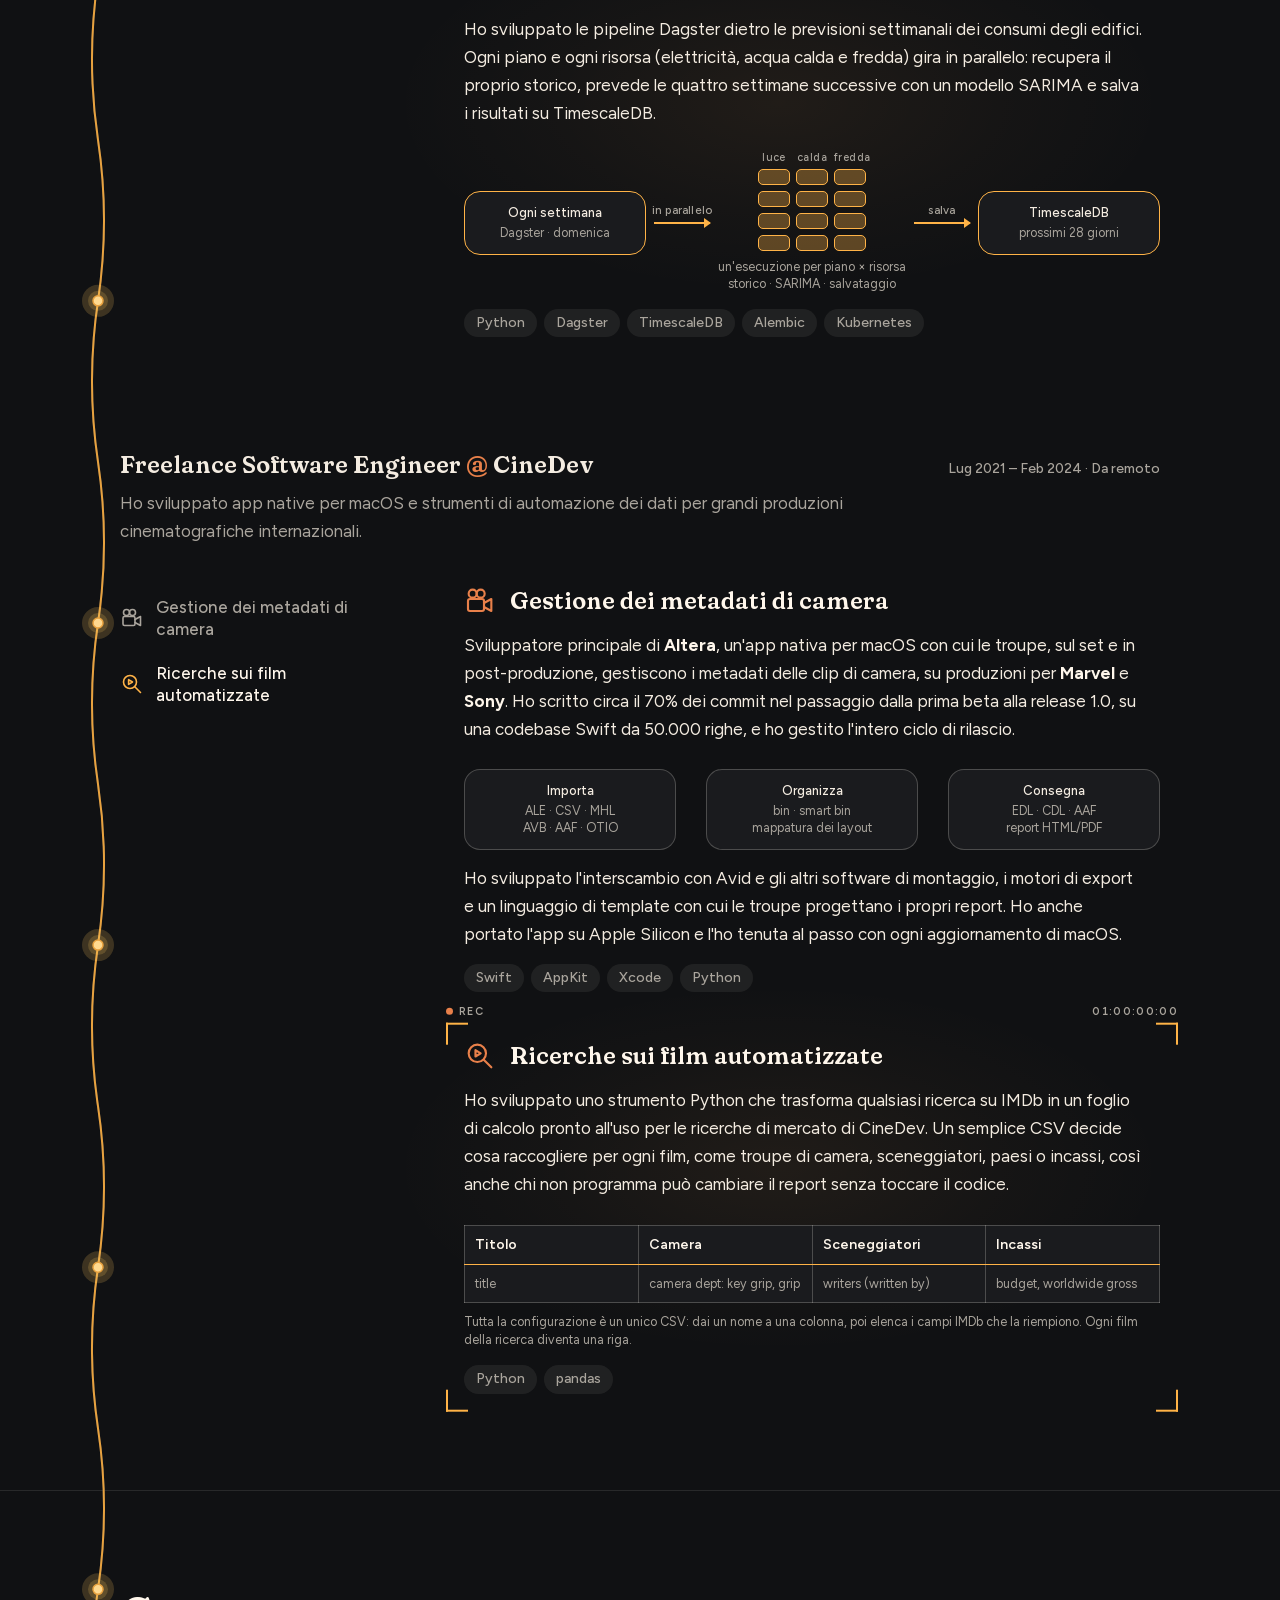
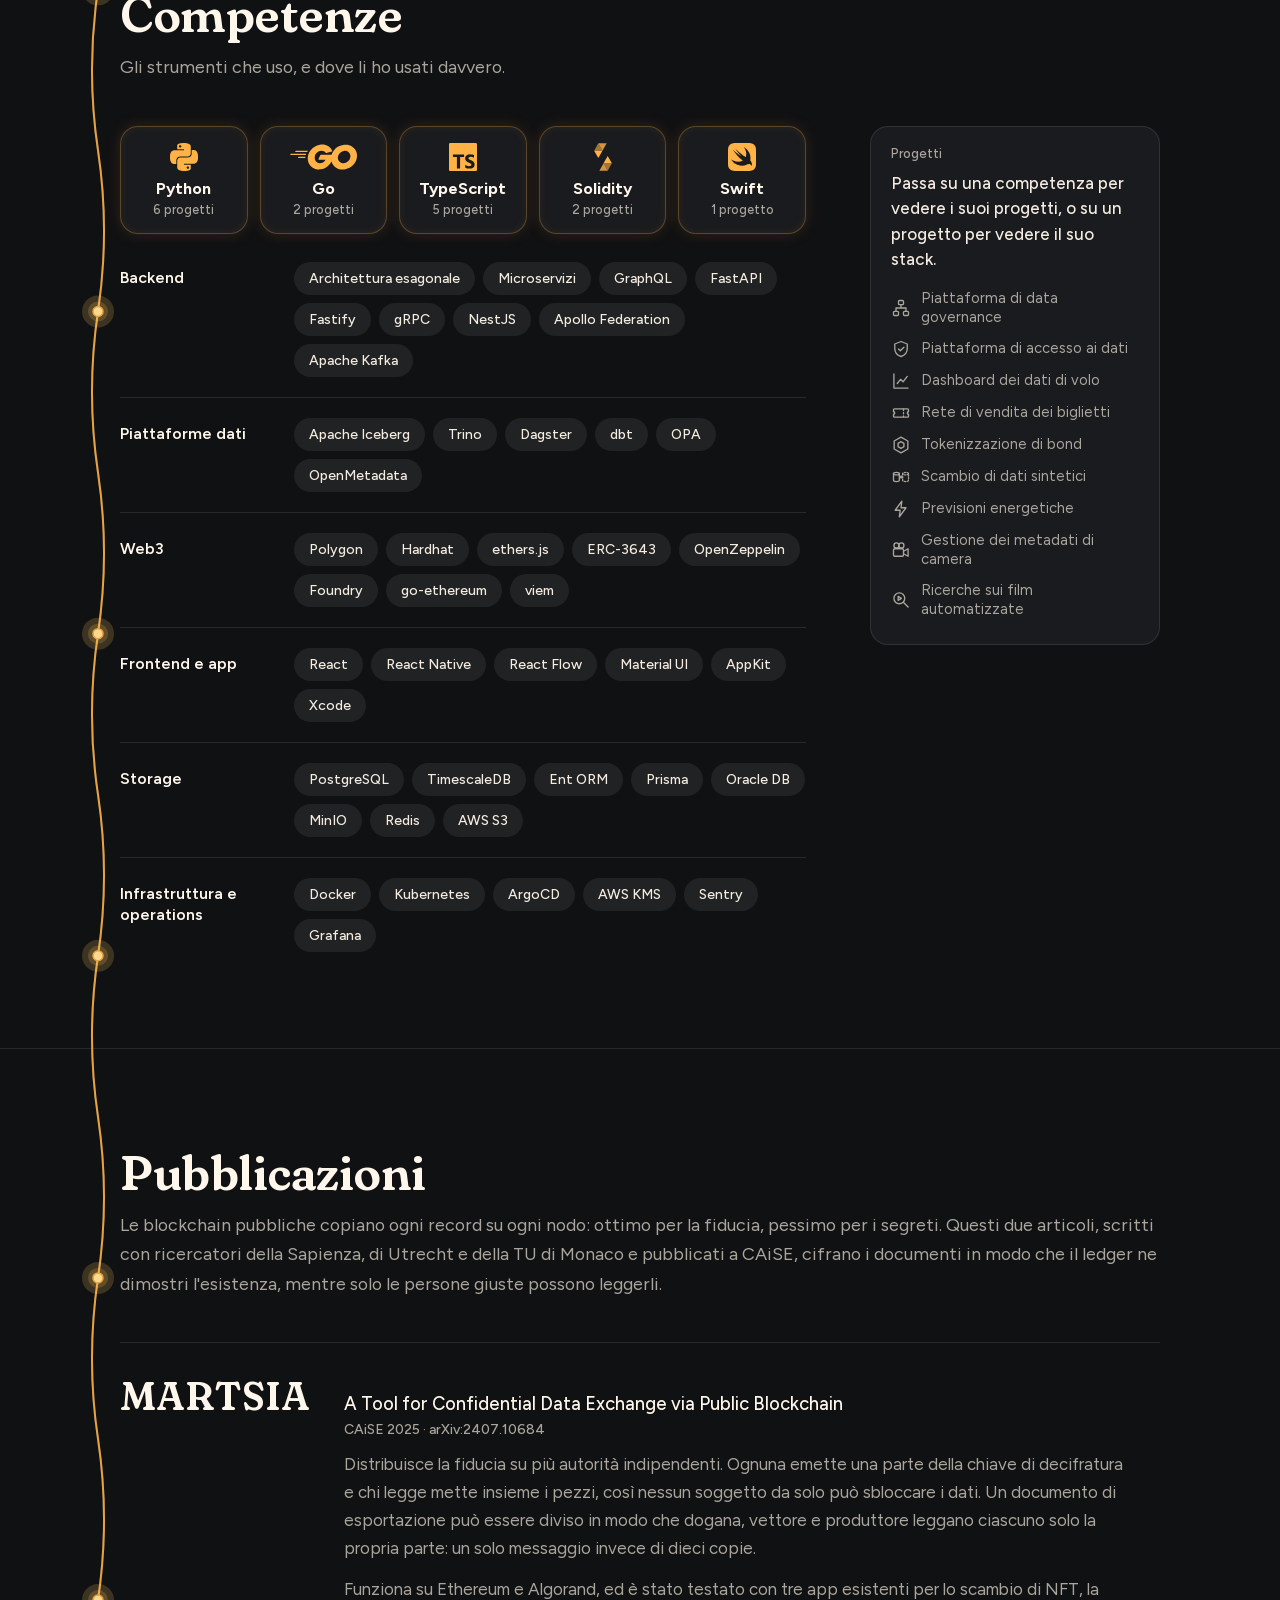
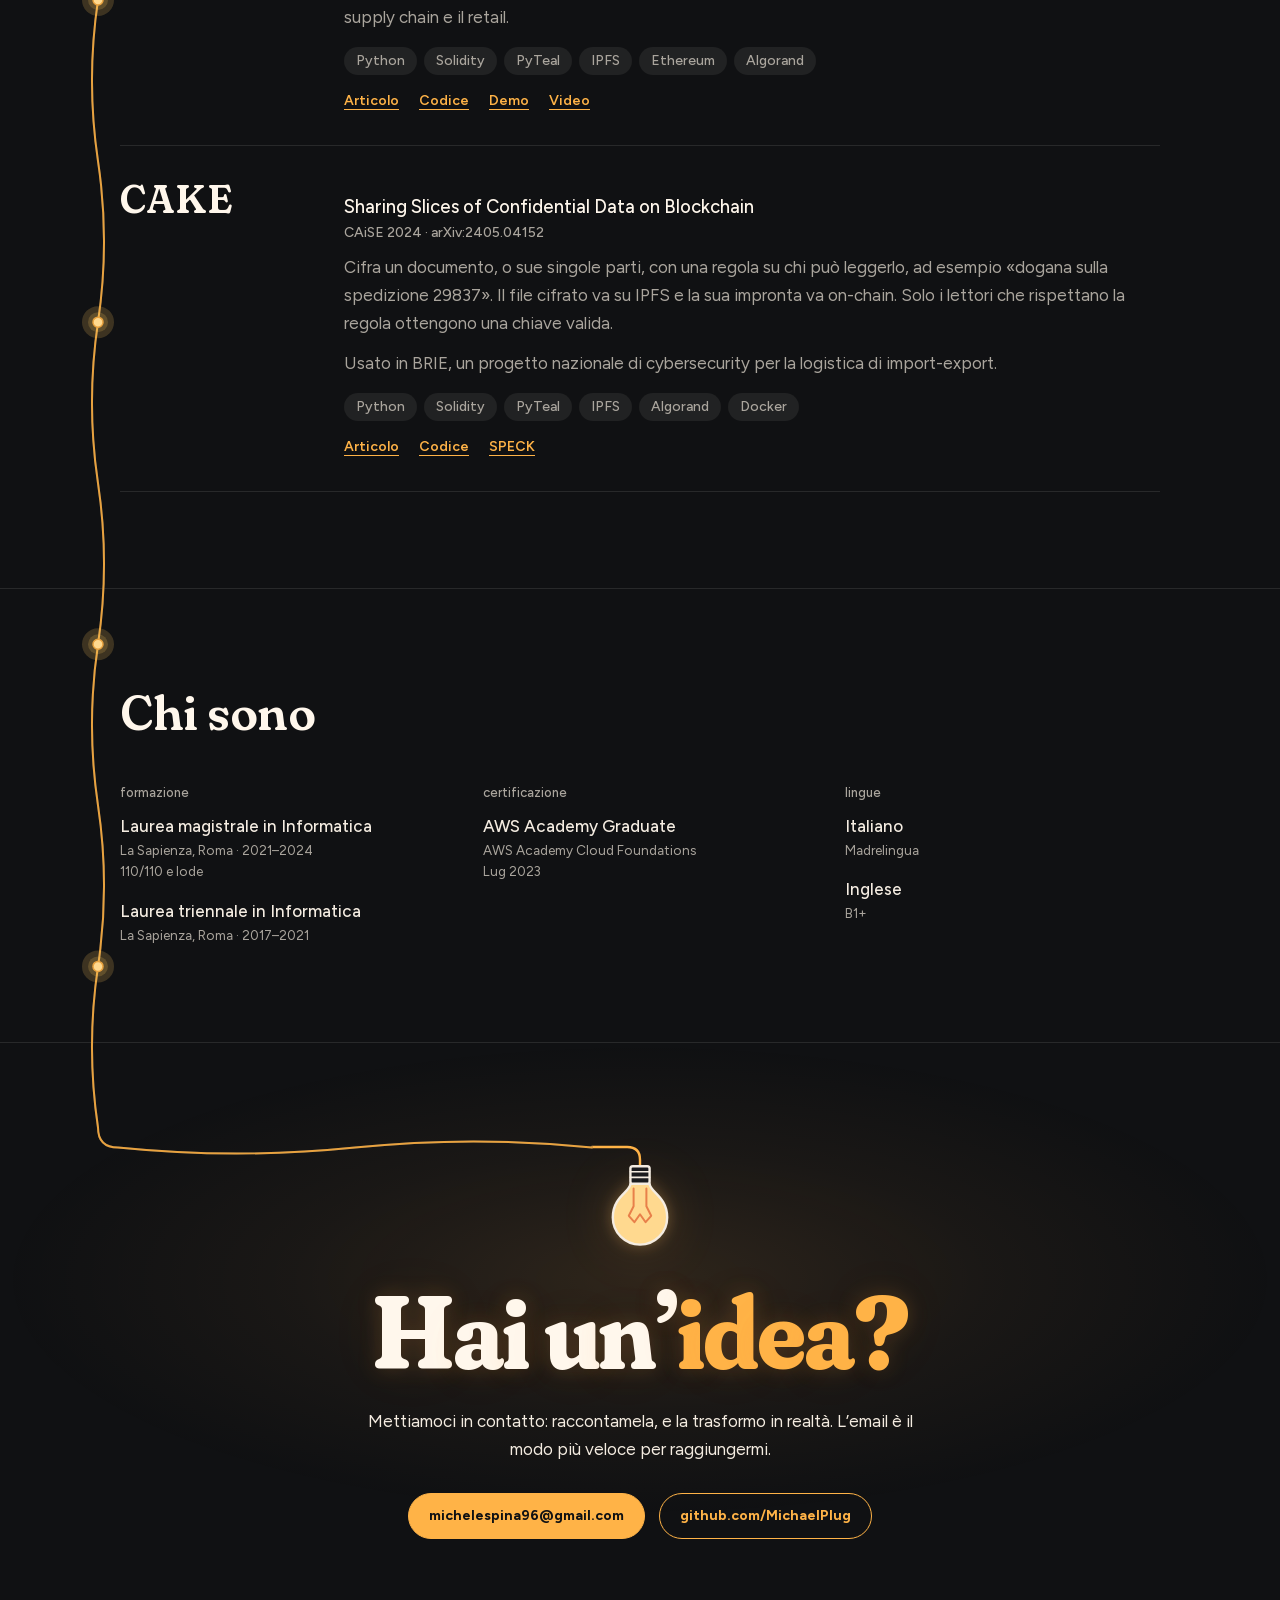
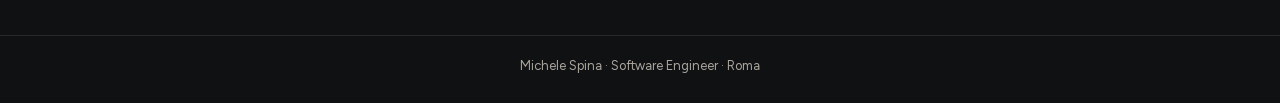
==== commit 0bcc529c: "serve the fonts from the site Fraunces and Figtree now ship as latin and latin-ext woff2 files with " ====
--- a/it/index.html
+++ b/it/index.html
@@ -23,9 +23,8 @@
 <meta property="og:image:alt" content="Michele Spina, Software Engineer, in lettere illuminate, con una spina in stile cartoon">
 <meta name="twitter:card" content="summary_large_image">
 <link rel="icon" href="data:image/svg+xml,%3Csvg xmlns='http://www.w3.org/2000/svg' viewBox='0 0 32 32' fill='none' stroke-linecap='round' stroke-linejoin='round'%3E%3Cpath d='M16 23v1c0 2.6 2 4 5.6 4' stroke='%2324170a' stroke-width='5.2'/%3E%3Cpath d='M16 23v1c0 2.6 2 4 5.6 4' stroke='%23ffb347' stroke-width='2.4'/%3E%3Cpath d='M11 3.5v5.5M16 3.5v5.5M21 3.5v5.5' stroke='%2324170a' stroke-width='5.2'/%3E%3Cpath d='M11 3.5v5.5M16 3.5v5.5M21 3.5v5.5' stroke='%23efe8de' stroke-width='2.4'/%3E%3Cpath d='M6.5 8.6h19v6a9.5 9.5 0 0 1-19 0z' fill='%23ffb347' stroke='%2324170a' stroke-width='2'/%3E%3Ccircle cx='13.1' cy='13.6' r='1.6' fill='%2324170a'/%3E%3Ccircle cx='18.9' cy='13.6' r='1.6' fill='%2324170a'/%3E%3Cpath d='M13.7 17.4q2.3 1.9 4.6 0' stroke='%2324170a' stroke-width='1.6'/%3E%3C/svg%3E">
-<link rel="preconnect" href="https://fonts.googleapis.com">
-<link rel="preconnect" href="https://fonts.gstatic.com" crossorigin>
-<link rel="stylesheet" href="https://fonts.googleapis.com/css2?family=Fraunces:opsz,wght,SOFT@9..144,600..700,100&family=Figtree:wght@400;500;600;700&display=swap">
+<link rel="preload" href="../assets/fonts/fraunces-latin.woff2" as="font" type="font/woff2" crossorigin>
+<link rel="preload" href="../assets/fonts/figtree-latin.woff2" as="font" type="font/woff2" crossorigin>
 <link rel="stylesheet" href="../assets/site.css">
 </head>
 <body>
--- a/assets/site.css
+++ b/assets/site.css
@@ -1,4 +1,28 @@
 /* A dark room in warm lamplight. Pulling the plug takes it to nearly black. */
+
+/* Fonts are served from here rather than Google, so the first paint waits on no other server.
+   Both are variable: one file covers every weight. Latin-ext only downloads if the page needs it. */
+@font-face {
+  font-family: "Fraunces"; font-style: normal; font-weight: 600 700; font-display: swap;
+  src: url(fonts/fraunces-latin.woff2) format("woff2");
+  unicode-range: U+0000-00FF, U+0131, U+0152-0153, U+02BB-02BC, U+02C6, U+02DA, U+02DC, U+0304, U+0308, U+0329, U+2000-206F, U+20AC, U+2122, U+2191, U+2193, U+2212, U+2215, U+FEFF, U+FFFD;
+}
+@font-face {
+  font-family: "Fraunces"; font-style: normal; font-weight: 600 700; font-display: swap;
+  src: url(fonts/fraunces-latin-ext.woff2) format("woff2");
+  unicode-range: U+0100-02BA, U+02BD-02C5, U+02C7-02CC, U+02CE-02D7, U+02DD-02FF, U+0304, U+0308, U+0329, U+1D00-1DBF, U+1E00-1E9F, U+1EF2-1EFF, U+2020, U+20A0-20AB, U+20AD-20C4, U+2113, U+2C60-2C7F, U+A720-A7FF;
+}
+@font-face {
+  font-family: "Figtree"; font-style: normal; font-weight: 400 700; font-display: swap;
+  src: url(fonts/figtree-latin.woff2) format("woff2");
+  unicode-range: U+0000-00FF, U+0131, U+0152-0153, U+02BB-02BC, U+02C6, U+02DA, U+02DC, U+0304, U+0308, U+0329, U+2000-206F, U+20AC, U+2122, U+2191, U+2193, U+2212, U+2215, U+FEFF, U+FFFD;
+}
+@font-face {
+  font-family: "Figtree"; font-style: normal; font-weight: 400 700; font-display: swap;
+  src: url(fonts/figtree-latin-ext.woff2) format("woff2");
+  unicode-range: U+0100-02BA, U+02BD-02C5, U+02C7-02CC, U+02CE-02D7, U+02DD-02FF, U+0304, U+0308, U+0329, U+1D00-1DBF, U+1E00-1E9F, U+1EF2-1EFF, U+2020, U+20A0-20AB, U+20AD-20C4, U+2113, U+2C60-2C7F, U+A720-A7FF;
+}
+
 :root {
   color-scheme: dark;
   --bg: #101113;
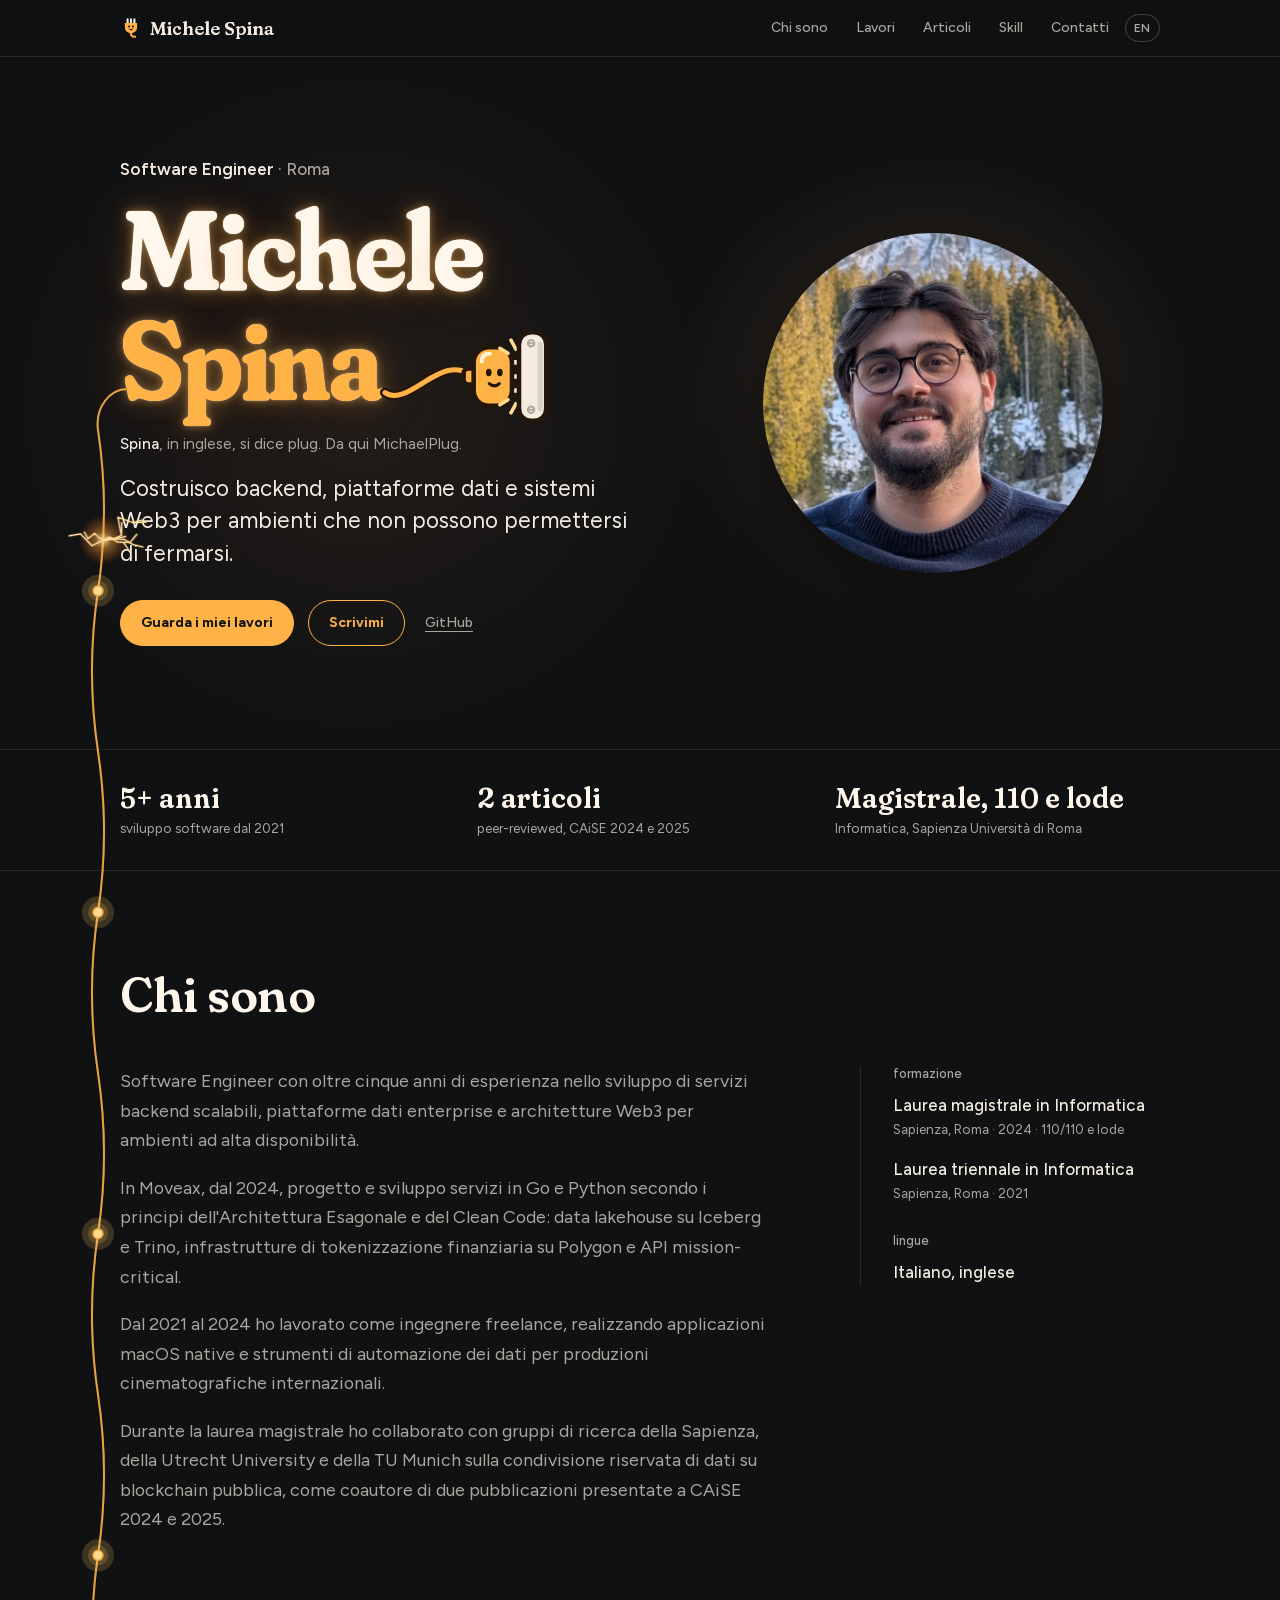
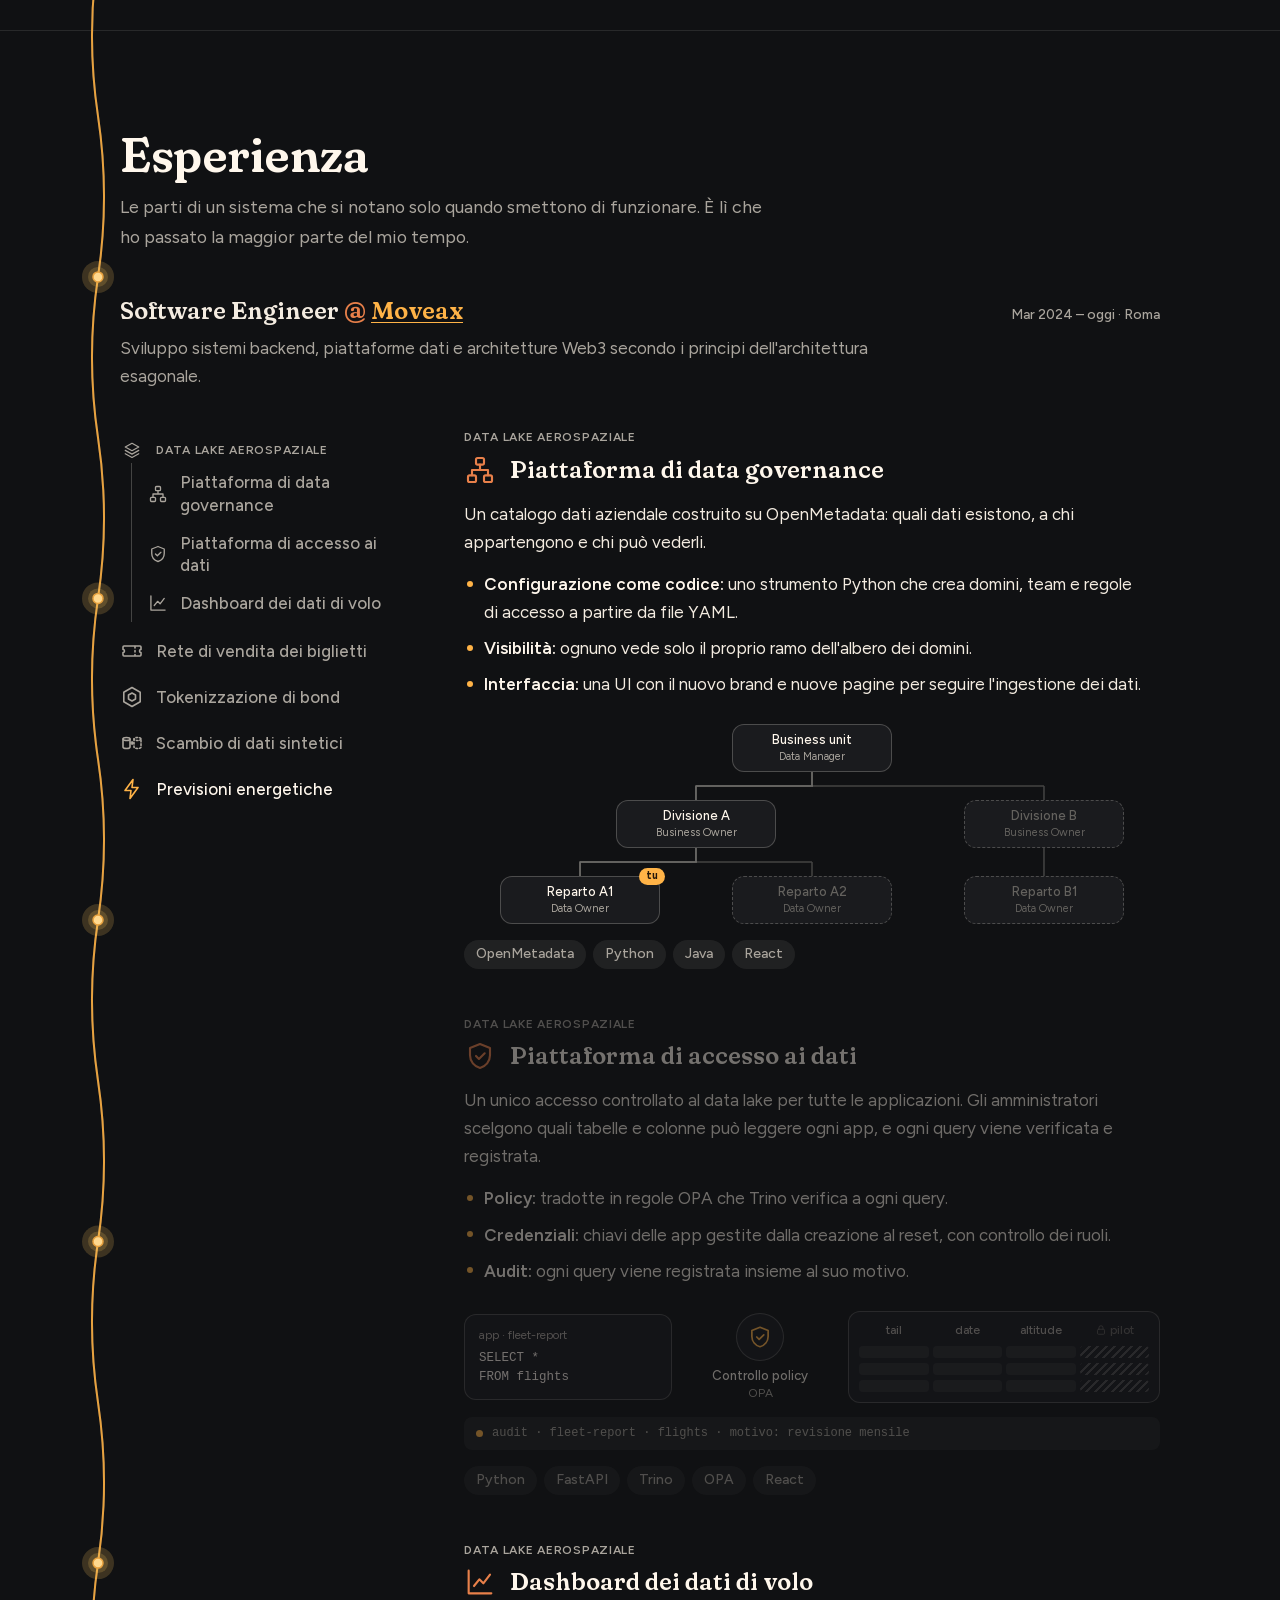
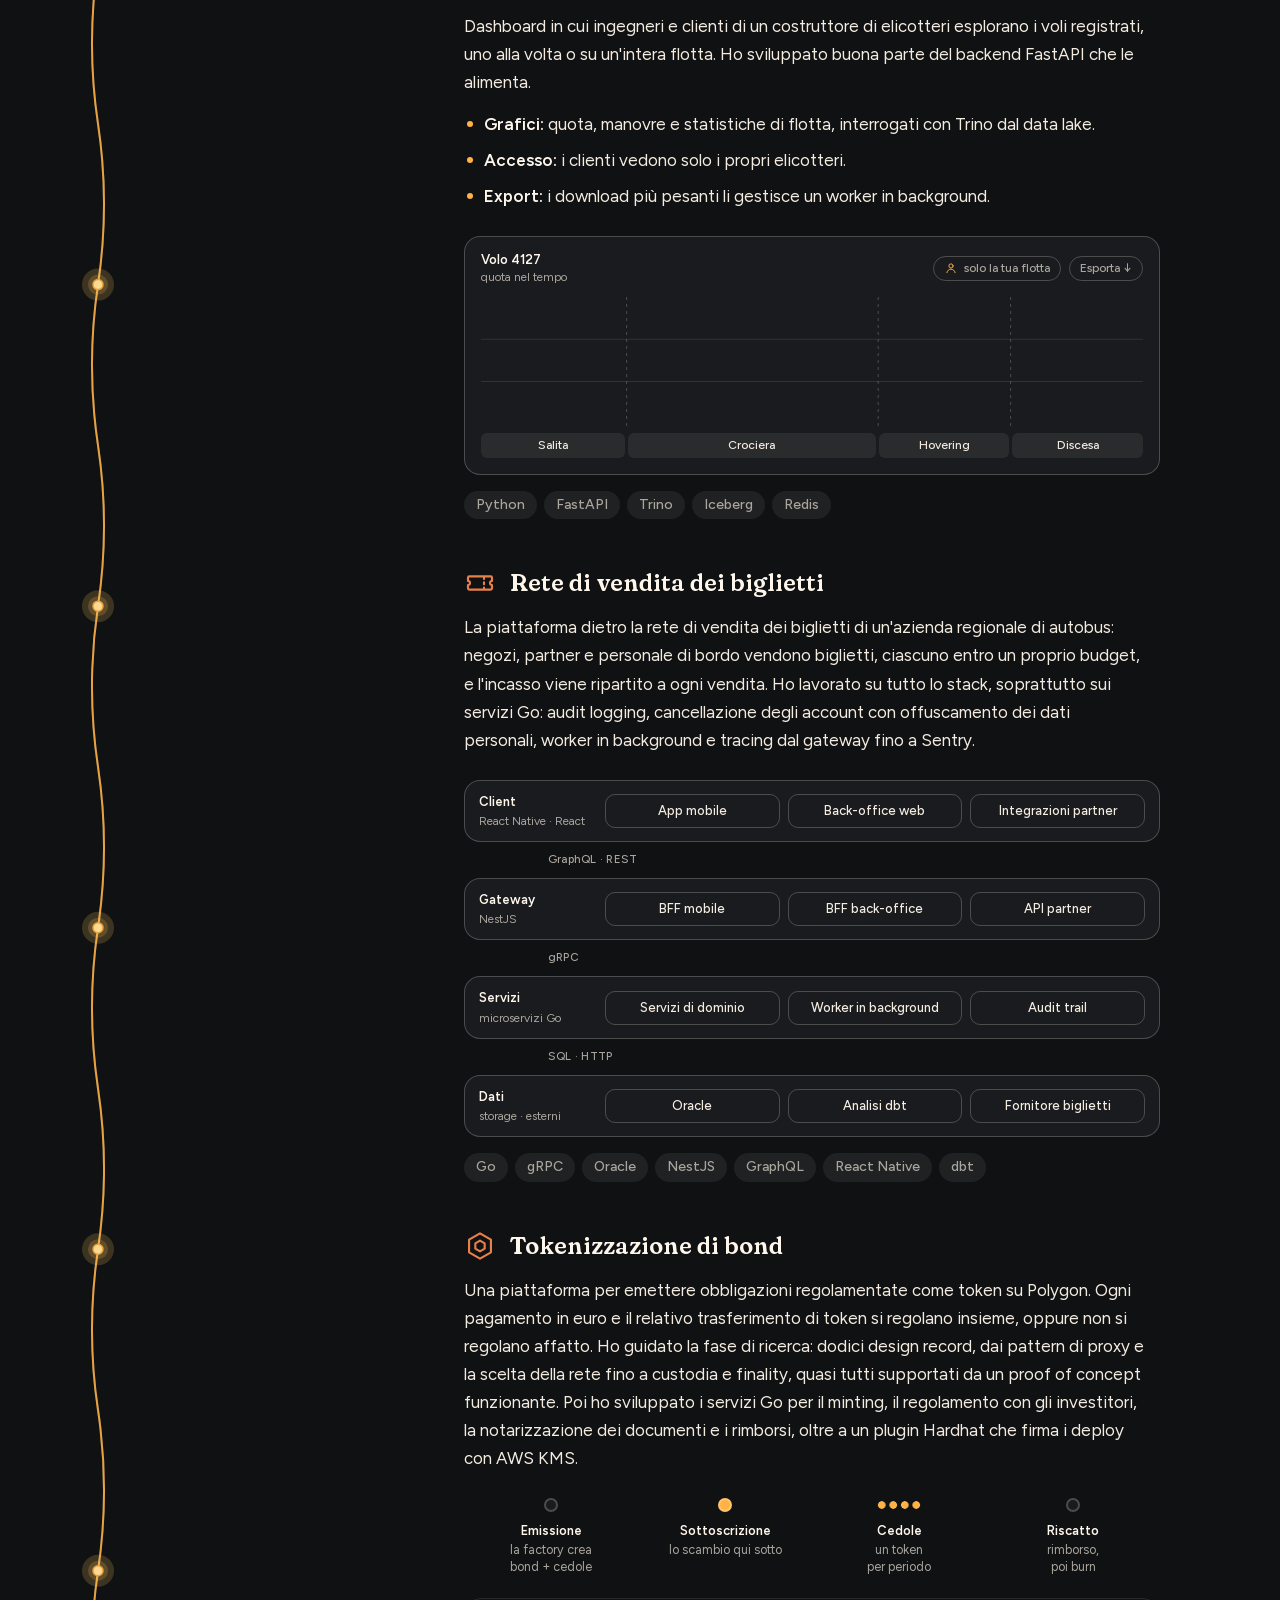
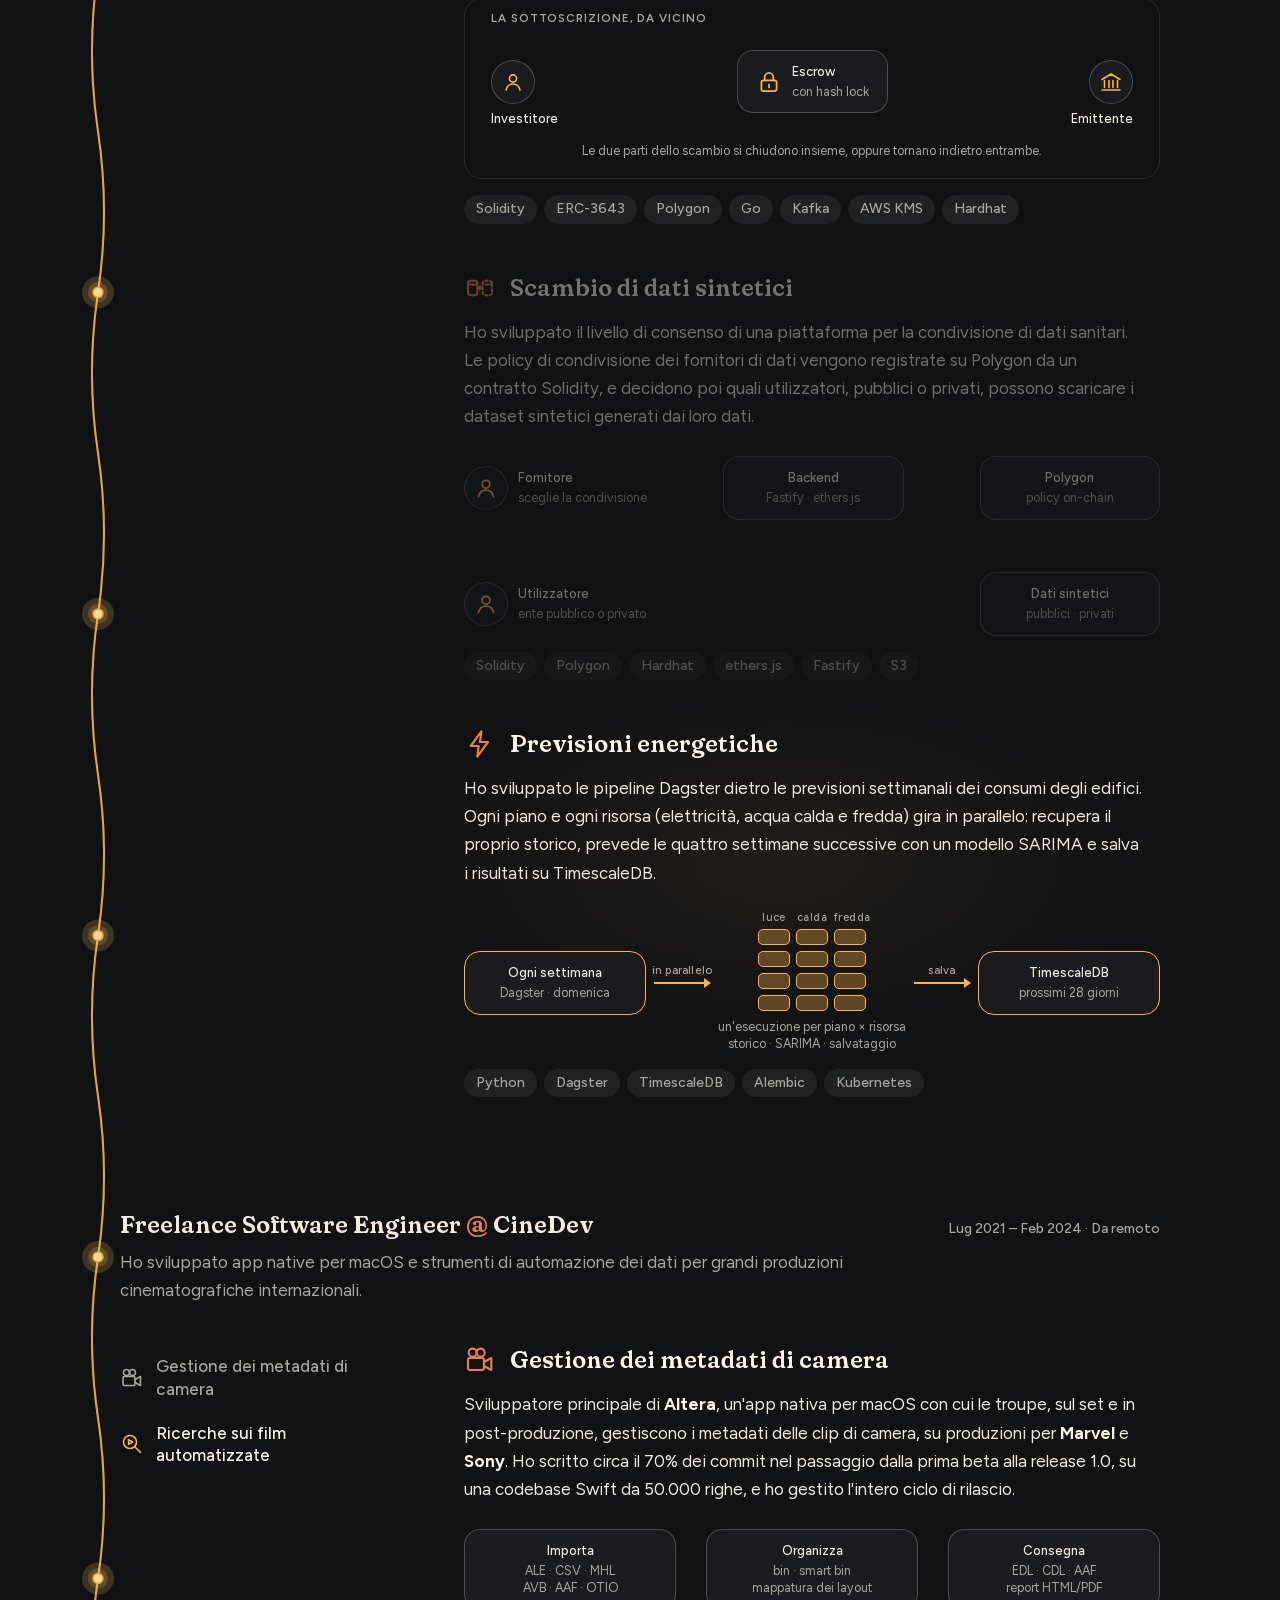
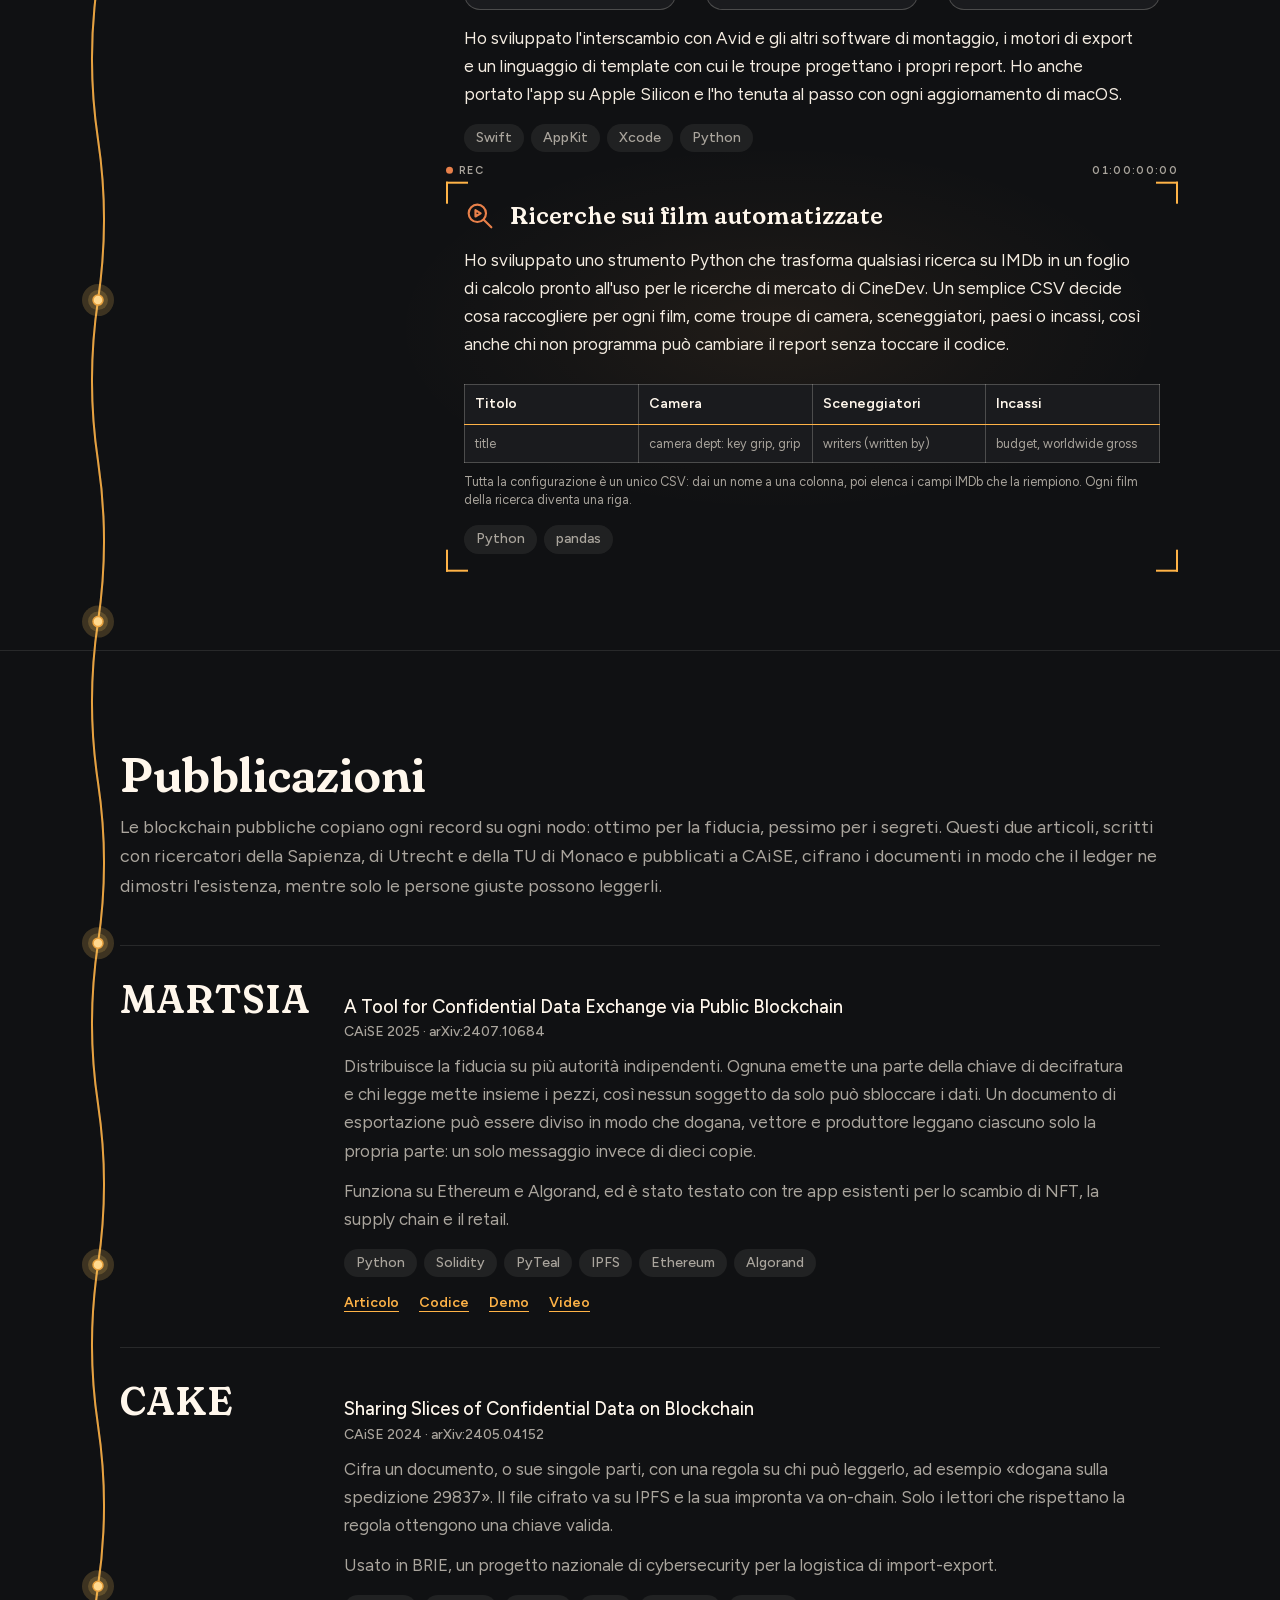
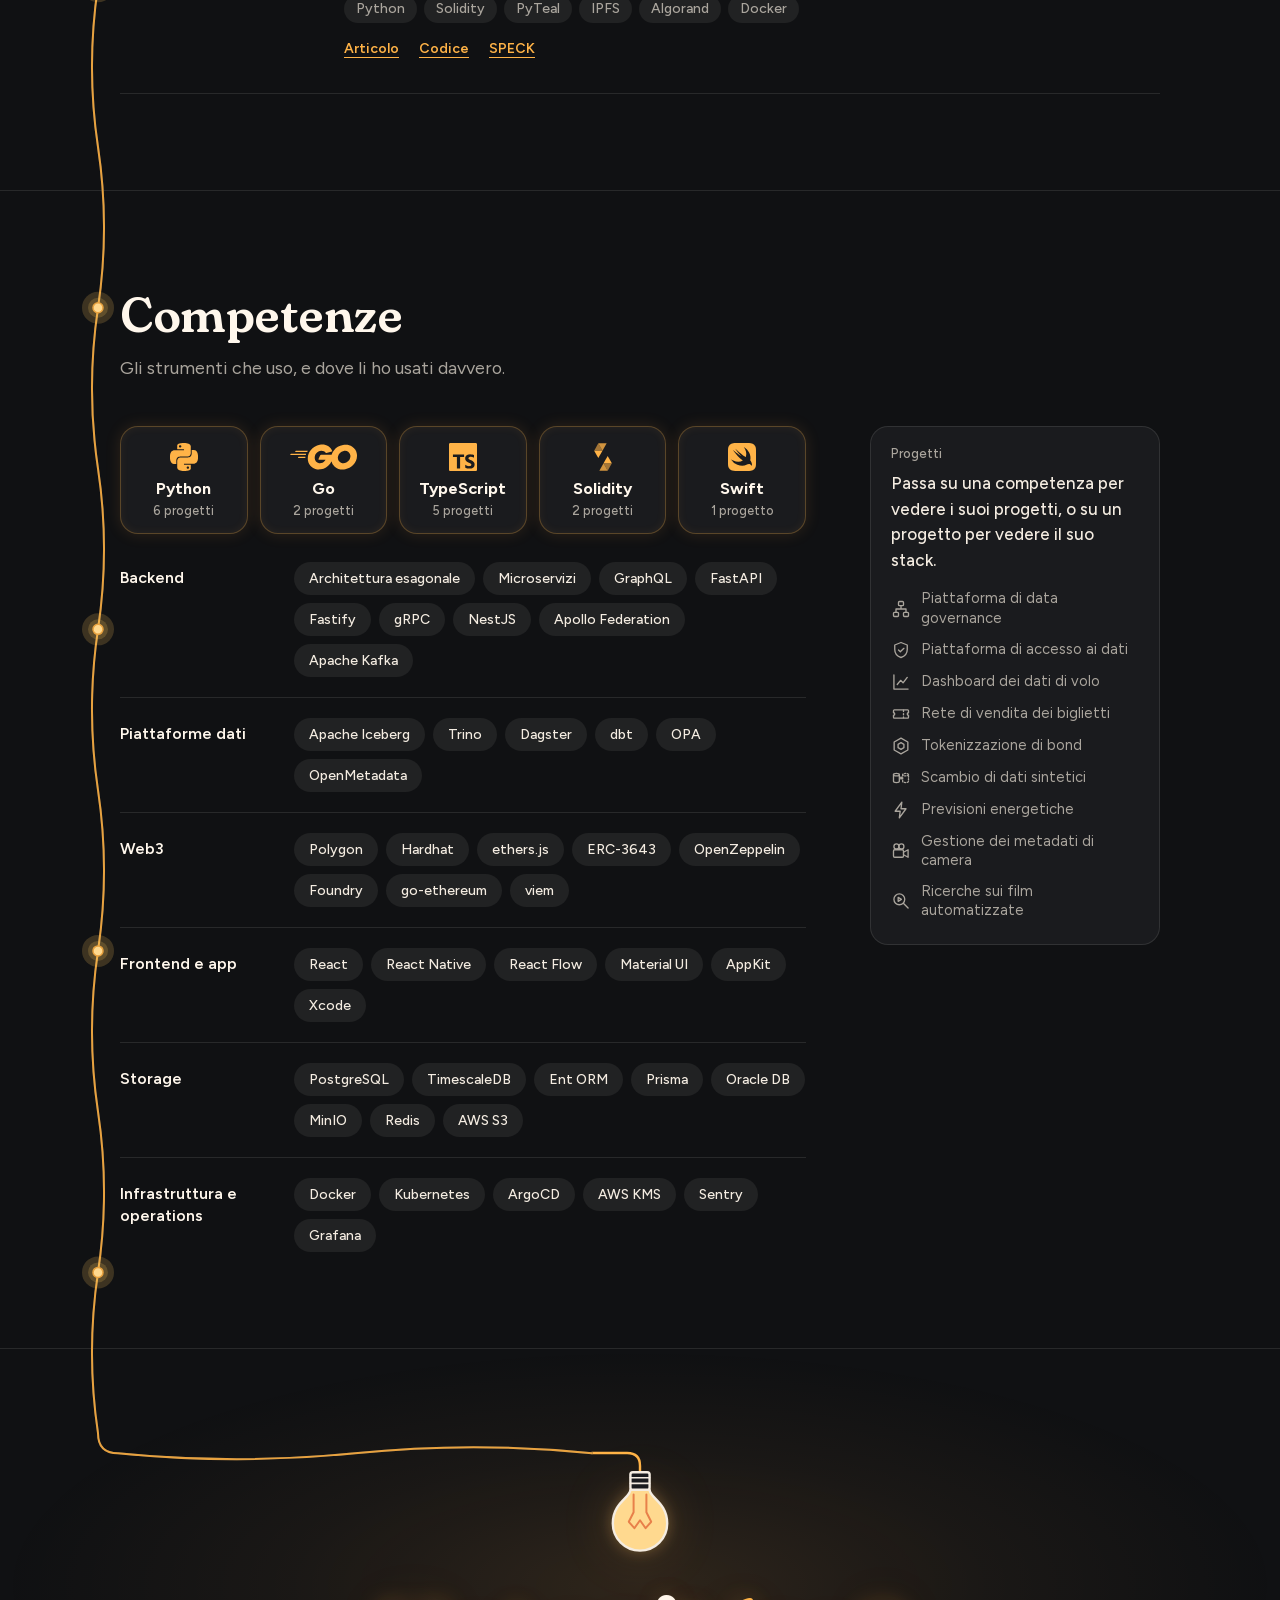
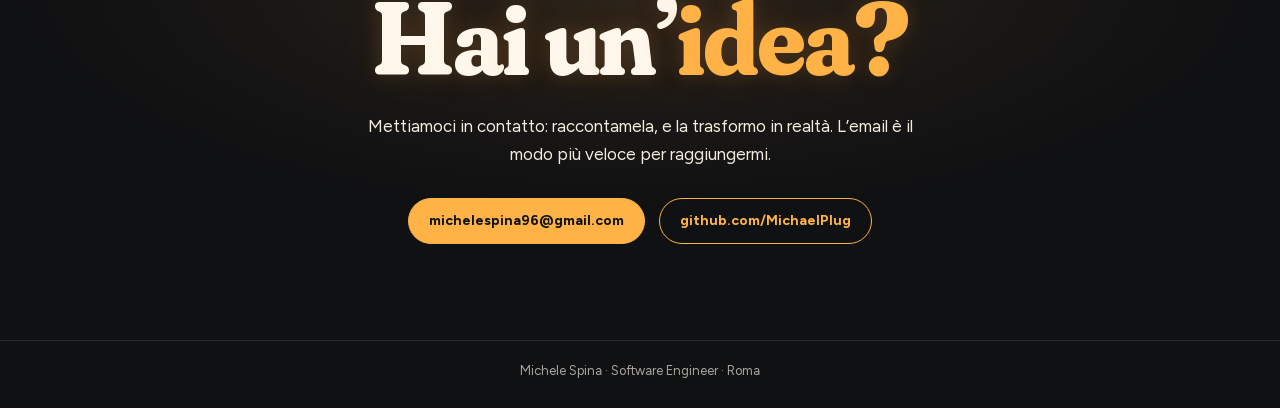
==== commit faa25029: "turn About into a professional profile and lead with it Replace the education/certification/language" ====
--- a/it/index.html
+++ b/it/index.html
@@ -52,10 +52,10 @@
   <nav class="wrap" aria-label="Principale">
     <a class="brand" href="#top"><svg class="icon" aria-hidden="true"><use href="#i-plug"/></svg>Michele Spina</a>
     <ul>
+      <li><a href="#about">Chi sono</a></li>
       <li><a href="#experience">Lavori</a></li>
+      <li><a href="#publications">Articoli</a></li>
       <li><a href="#skills">Skill</a></li>
-      <li><a href="#publications">Articoli</a></li>
-      <li><a href="#about">Chi sono</a></li>
       <li><a href="#contact">Contatti</a></li>
     </ul>
     <a class="lang" href="../index.html?lang=en" hreflang="en" lang="en" title="Read in English"><span class="sr">Read in English</span><span aria-hidden="true">EN</span></a>
@@ -119,6 +119,24 @@
     </dl>
   </div>
 
+  <section id="about">
+    <div class="wrap">
+      <h2>Chi sono</h2>
+      <div class="about">
+        <div class="about-text">
+          <p>Software Engineer con oltre cinque anni di esperienza nello sviluppo di servizi backend scalabili, piattaforme dati enterprise e architetture Web3 per ambienti ad alta disponibilità.</p>
+          <p>In Moveax, dal 2024, progetto e sviluppo servizi in Go e Python secondo i principi dell'Architettura Esagonale e del Clean Code: data lakehouse su Iceberg e Trino, infrastrutture di tokenizzazione finanziaria su Polygon e API mission-critical.</p>
+          <p>Dal 2021 al 2024 ho lavorato come ingegnere freelance, realizzando applicazioni macOS native e strumenti di automazione dei dati per produzioni cinematografiche internazionali.</p>
+          <p>Durante la laurea magistrale ho collaborato con gruppi di ricerca della Sapienza, della Utrecht University e della TU Munich sulla condivisione riservata di dati su blockchain pubblica, come coautore di due pubblicazioni presentate a CAiSE 2024 e 2025.</p>
+        </div>
+        <dl class="facts">
+          <div><dt>formazione</dt><dd><strong>Laurea magistrale in Informatica</strong><small>Sapienza, Roma · 2024 · 110/110 e lode</small></dd><dd><strong>Laurea triennale in Informatica</strong><small>Sapienza, Roma · 2021</small></dd></div>
+          <div><dt>lingue</dt><dd><strong>Italiano, inglese</strong></dd></div>
+        </dl>
+      </div>
+    </div>
+  </section>
+
   <section id="experience">
     <div class="wrap">
       <h2>Esperienza</h2>
@@ -387,116 +405,6 @@
     </div>
   </section>
 
-  <section id="skills">
-    <div class="wrap">
-      <h2>Competenze</h2>
-      <p class="intro">Gli strumenti che uso, e dove li ho usati davvero.</p>
-      <div class="skills-grid" id="skills-grid">
-        <div class="board">
-          <div class="core">
-            <button class="tile" type="button" data-uses="flight gate catalog energy macos meta"><svg viewBox="0 0 24 24" aria-hidden="true"><path d="M14.25.18l.9.2.73.26.59.3.45.32.34.34.25.34.16.33.1.3.04.26.02.2-.01.13V8.5l-.05.63-.13.55-.21.46-.26.38-.3.31-.33.25-.35.19-.35.14-.33.1-.3.07-.26.04-.21.02H8.77l-.69.05-.59.14-.5.22-.41.27-.33.32-.27.35-.2.36-.15.37-.1.35-.07.32-.04.27-.02.21v3.06H3.17l-.21-.03-.28-.07-.32-.12-.35-.18-.36-.26-.36-.36-.35-.46-.32-.59-.28-.73-.21-.88-.14-1.05-.05-1.23.06-1.22.16-1.04.24-.87.32-.71.36-.57.4-.44.42-.33.42-.24.4-.16.36-.1.32-.05.24-.01h.16l.06.01h8.16v-.83H6.18l-.01-2.75-.02-.37.05-.34.11-.31.17-.28.25-.26.31-.23.38-.2.44-.18.51-.15.58-.12.64-.1.71-.06.77-.04.84-.02 1.27.05zm-6.3 1.98l-.23.33-.08.41.08.41.23.34.33.22.41.09.41-.09.33-.22.23-.34.08-.41-.08-.41-.23-.33-.33-.22-.41-.09-.41.09zm13.09 3.95l.28.06.32.12.35.18.36.27.36.35.35.47.32.59.28.73.21.88.14 1.04.05 1.23-.06 1.23-.16 1.04-.24.86-.32.71-.36.57-.4.45-.42.33-.42.24-.4.16-.36.09-.32.05-.24.02-.16-.01h-8.22v.82h5.84l.01 2.76.02.36-.05.34-.11.31-.17.29-.25.25-.31.24-.38.2-.44.17-.51.15-.58.13-.64.09-.71.07-.77.04-.84.01-1.27-.04-1.07-.14-.9-.2-.73-.25-.59-.3-.45-.33-.34-.34-.25-.34-.16-.33-.1-.3-.04-.25-.02-.2.01-.13v-5.34l.05-.64.13-.54.21-.46.26-.38.3-.32.33-.24.35-.2.35-.14.33-.1.3-.06.26-.04.21-.02.13-.01h5.84l.69-.05.59-.14.5-.21.41-.28.33-.32.27-.35.2-.36.15-.36.1-.35.07-.32.04-.28.02-.21V6.07h2.09l.14.01zm-6.47 14.25l-.23.33-.08.41.08.41.23.33.33.23.41.08.41-.08.33-.23.23-.33.08-.41-.08-.41-.23-.33-.33-.23-.41-.08-.41.08z"/></svg><span class="nm">Python</span><small>6 progetti</small></button>
-            <button class="tile" type="button" data-uses="token transit"><svg class="go" viewBox="0 7 24 10" aria-hidden="true"><path d="M1.811 10.231c-.047 0-.058-.023-.035-.059l.246-.315c.023-.035.081-.058.128-.058h4.172c.046 0 .058.035.035.07l-.199.303c-.023.036-.082.07-.117.07zM.047 11.306c-.047 0-.059-.023-.035-.058l.245-.316c.023-.035.082-.058.129-.058h5.328c.047 0 .07.035.058.07l-.093.28c-.012.047-.058.07-.105.07zm2.828 1.075c-.047 0-.059-.035-.035-.07l.163-.292c.023-.035.07-.07.117-.07h2.337c.047 0 .07.035.07.082l-.023.28c0 .047-.047.082-.082.082zm12.129-2.36c-.736.187-1.239.327-1.963.514-.176.046-.187.058-.34-.117-.174-.199-.303-.327-.548-.444-.737-.362-1.45-.257-2.115.175-.795.514-1.204 1.274-1.192 2.22.011.935.654 1.706 1.577 1.835.795.105 1.46-.175 1.987-.77.105-.13.198-.27.315-.434H10.47c-.245 0-.304-.152-.222-.35.152-.362.432-.97.596-1.274a.315.315 0 01.292-.187h4.253c-.023.316-.023.631-.07.947a4.983 4.983 0 01-.958 2.29c-.841 1.11-1.94 1.8-3.33 1.986-1.145.152-2.209-.07-3.143-.77-.865-.655-1.356-1.52-1.484-2.595-.152-1.274.222-2.419.993-3.424.83-1.086 1.928-1.776 3.272-2.02 1.098-.2 2.15-.07 3.096.571.62.41 1.063.97 1.356 1.648.07.105.023.164-.117.2m3.868 6.461c-1.064-.024-2.034-.328-2.852-1.029a3.665 3.665 0 01-1.262-2.255c-.21-1.32.152-2.489.947-3.529.853-1.122 1.881-1.706 3.272-1.95 1.192-.21 2.314-.095 3.33.595.923.63 1.496 1.484 1.648 2.605.198 1.578-.257 2.863-1.344 3.962-.771.783-1.718 1.273-2.805 1.495-.315.06-.63.07-.934.106zm2.78-4.72c-.011-.153-.011-.27-.034-.387-.21-1.157-1.274-1.81-2.384-1.554-1.087.245-1.788.935-2.045 2.033-.21.912.234 1.835 1.075 2.21.643.28 1.285.244 1.905-.07.923-.48 1.425-1.228 1.484-2.233z"/></svg><span class="nm">Go</span><small>2 progetti</small></button>
-            <button class="tile" type="button" data-uses="token transit access gate catalog"><svg viewBox="0 0 24 24" aria-hidden="true"><path d="M1.125 0C.502 0 0 .502 0 1.125v21.75C0 23.498.502 24 1.125 24h21.75c.623 0 1.125-.502 1.125-1.125V1.125C24 .502 23.498 0 22.875 0zm17.363 9.75c.612 0 1.154.037 1.627.111a6.38 6.38 0 0 1 1.306.34v2.458a3.95 3.95 0 0 0-.643-.361 5.093 5.093 0 0 0-.717-.26 5.453 5.453 0 0 0-1.426-.2c-.3 0-.573.028-.819.086a2.1 2.1 0 0 0-.623.242c-.17.104-.3.229-.393.374a.888.888 0 0 0-.14.49c0 .196.053.373.156.529.104.156.252.304.443.444s.423.276.696.41c.273.135.582.274.926.416.47.197.892.407 1.266.628.374.222.695.473.963.753.268.279.472.598.614.957.142.359.214.776.214 1.253 0 .657-.125 1.21-.373 1.656a3.033 3.033 0 0 1-1.012 1.085 4.38 4.38 0 0 1-1.487.596c-.566.12-1.163.18-1.79.18a9.916 9.916 0 0 1-1.84-.164 5.544 5.544 0 0 1-1.512-.493v-2.63a5.033 5.033 0 0 0 3.237 1.2c.333 0 .624-.03.872-.09.249-.06.456-.144.623-.25.166-.108.29-.234.373-.38a1.023 1.023 0 0 0-.074-1.089 2.12 2.12 0 0 0-.537-.5 5.597 5.597 0 0 0-.807-.444 27.72 27.72 0 0 0-1.007-.436c-.918-.383-1.602-.852-2.053-1.405-.45-.553-.676-1.222-.676-2.005 0-.614.123-1.141.369-1.582.246-.441.58-.804 1.004-1.089a4.494 4.494 0 0 1 1.47-.629 7.536 7.536 0 0 1 1.77-.201zm-15.113.188h9.563v2.166H9.506v9.646H6.789v-9.646H3.375z"/></svg><span class="nm">TypeScript</span><small>5 progetti</small></button>
-            <button class="tile" type="button" data-uses="token access"><svg viewBox="0 0 24 24" aria-hidden="true"><path fill-opacity=".6" d="M4.409 6.608 7.981.255l3.572 6.353z"/><path fill-opacity=".8" d="M7.981.255h7.143l-3.572 6.353z"/><path d="M4.409 6.608h7.143l-3.571 6.353z"/><path fill-opacity=".6" d="M19.591 17.392 16.019 23.745 12.448 17.392z"/><path fill-opacity=".8" d="M16.019 23.745H8.876l3.572-6.353z"/><path d="M19.591 17.392h-7.143l3.571-6.353z"/></svg><span class="nm">Solidity</span><small>2 progetti</small></button>
-            <button class="tile" type="button" data-uses="macos"><svg viewBox="0 0 24 24" aria-hidden="true"><path d="M7.508 0c-.287 0-.573 0-.86.002-.241.002-.483.003-.724.01-.132.003-.263.009-.395.015A9.154 9.154 0 0 0 4.348.15 5.492 5.492 0 0 0 2.85.645 5.04 5.04 0 0 0 .645 2.848c-.245.48-.4.972-.495 1.5-.093.52-.122 1.05-.136 1.576a35.2 35.2 0 0 0-.012.724C0 6.935 0 7.221 0 7.508v8.984c0 .287 0 .575.002.862.002.24.005.481.012.722.014.526.043 1.057.136 1.576.095.528.25 1.02.495 1.5a5.03 5.03 0 0 0 2.205 2.203c.48.244.97.4 1.498.495.52.093 1.05.124 1.576.138.241.007.483.009.724.01.287.002.573.002.86.002h8.984c.287 0 .573 0 .86-.002.241-.001.483-.003.724-.01a10.523 10.523 0 0 0 1.578-.138 5.322 5.322 0 0 0 1.498-.495 5.035 5.035 0 0 0 2.203-2.203c.245-.48.4-.972.495-1.5.093-.52.124-1.05.138-1.576.007-.241.009-.481.01-.722.002-.287.002-.575.002-.862V7.508c0-.287 0-.573-.002-.86a33.662 33.662 0 0 0-.01-.724 10.5 10.5 0 0 0-.138-1.576 5.328 5.328 0 0 0-.495-1.5A5.039 5.039 0 0 0 21.152.645 5.32 5.32 0 0 0 19.654.15a10.493 10.493 0 0 0-1.578-.138 34.98 34.98 0 0 0-.722-.01C17.067 0 16.779 0 16.492 0H7.508zm6.035 3.41c4.114 2.47 6.545 7.162 5.549 11.131-.024.093-.05.181-.076.272l.002.001c2.062 2.538 1.5 5.258 1.236 4.745-1.072-2.086-3.066-1.568-4.088-1.043a6.803 6.803 0 0 1-.281.158l-.02.012-.002.002c-2.115 1.123-4.957 1.205-7.812-.022a12.568 12.568 0 0 1-5.64-4.838c.649.48 1.35.902 2.097 1.252 3.019 1.414 6.051 1.311 8.197-.002C9.651 12.73 7.101 9.67 5.146 7.191a10.628 10.628 0 0 1-1.005-1.384c2.34 2.142 6.038 4.83 7.365 5.576C8.69 8.408 6.208 4.743 6.324 4.86c4.436 4.47 8.528 6.996 8.528 6.996.154.085.27.154.36.213.085-.215.16-.437.224-.668.708-2.588-.09-5.548-1.893-7.992z"/></svg><span class="nm">Swift</span><small>1 progetto</small></button>
-          </div>
-
-          <div class="skill-row">
-            <h3>Backend</h3>
-            <div class="chips">
-              <button class="chip" type="button" data-uses="flight gate token transit energy access">Architettura esagonale</button>
-              <button class="chip" type="button" data-uses="gate token transit">Microservizi</button>
-              <button class="chip" type="button" data-uses="token transit">GraphQL</button>
-              <button class="chip" type="button" data-uses="flight gate">FastAPI</button>
-              <button class="chip" type="button" data-uses="access">Fastify</button>
-              <button class="chip" type="button" data-uses="transit">gRPC</button>
-              <button class="chip" type="button" data-uses="transit">NestJS</button>
-              <button class="chip" type="button" data-uses="token">Apollo Federation</button>
-              <button class="chip" type="button" data-uses="token">Apache Kafka</button>
-            </div>
-          </div>
-          <div class="skill-row">
-            <h3>Piattaforme dati</h3>
-            <div class="chips">
-              <button class="chip" type="button" data-uses="flight gate">Apache Iceberg</button>
-              <button class="chip" type="button" data-uses="flight gate">Trino</button>
-              <button class="chip" type="button" data-uses="energy">Dagster</button>
-              <button class="chip" type="button" data-uses="transit">dbt</button>
-              <button class="chip" type="button" data-uses="gate">OPA</button>
-              <button class="chip" type="button" data-uses="catalog">OpenMetadata</button>
-            </div>
-          </div>
-          <div class="skill-row">
-            <h3>Web3</h3>
-            <div class="chips">
-              <button class="chip" type="button" data-uses="token access">Polygon</button>
-              <button class="chip" type="button" data-uses="token access">Hardhat</button>
-              <button class="chip" type="button" data-uses="access">ethers.js</button>
-              <button class="chip" type="button" data-uses="token">ERC-3643</button>
-              <button class="chip" type="button" data-uses="token">OpenZeppelin</button>
-              <button class="chip" type="button" data-uses="token">Foundry</button>
-              <button class="chip" type="button" data-uses="token">go-ethereum</button>
-              <button class="chip" type="button" data-uses="token">viem</button>
-            </div>
-          </div>
-          <div class="skill-row">
-            <h3>Frontend e app</h3>
-            <div class="chips">
-              <button class="chip" type="button" data-uses="gate catalog token transit">React</button>
-              <button class="chip" type="button" data-uses="transit">React Native</button>
-              <button class="chip" type="button" data-uses="token">React Flow</button>
-              <button class="chip" type="button" data-uses="transit">Material UI</button>
-              <button class="chip" type="button" data-uses="macos">AppKit</button>
-              <button class="chip" type="button" data-uses="macos">Xcode</button>
-            </div>
-          </div>
-          <div class="skill-row">
-            <h3>Storage</h3>
-            <div class="chips">
-              <button class="chip" type="button" data-uses="flight gate token access">PostgreSQL</button>
-              <button class="chip" type="button" data-uses="energy">TimescaleDB</button>
-              <button class="chip" type="button" data-uses="token">Ent ORM</button>
-              <button class="chip" type="button" data-uses="access">Prisma</button>
-              <button class="chip" type="button" data-uses="transit">Oracle DB</button>
-              <button class="chip" type="button" data-uses="flight gate">MinIO</button>
-              <button class="chip" type="button" data-uses="flight">Redis</button>
-              <button class="chip" type="button" data-uses="access">AWS S3</button>
-            </div>
-          </div>
-          <div class="skill-row">
-            <h3>Infrastruttura e operations</h3>
-            <div class="chips">
-              <button class="chip" type="button" data-uses="token energy access">Docker</button>
-              <button class="chip" type="button" data-uses="energy">Kubernetes</button>
-              <button class="chip" type="button" data-uses="transit">ArgoCD</button>
-              <button class="chip" type="button" data-uses="token">AWS KMS</button>
-              <button class="chip" type="button" data-uses="transit">Sentry</button>
-              <button class="chip" type="button" data-uses="transit">Grafana</button>
-            </div>
-          </div>
-        </div>
-
-        <aside class="used" id="used" aria-label="I progetti e le competenze che li hanno resi possibili" hidden>
-          <h3>Progetti</h3>
-          <p class="used-read" id="used-read" aria-hidden="true" data-hover="Passa su una competenza per vedere i suoi progetti, o su un progetto per vedere il suo stack." data-tap="Tocca una competenza o un progetto per vedere cosa li collega."></p>
-          <p class="sr" id="used-say" aria-live="polite"></p>
-          <ul>
-            <li data-p="catalog"><button class="proj" type="button" data-p="catalog" data-at="#p-catalog"><svg class="icon" aria-hidden="true"><use href="#i-tree"/></svg><span class="sr-sm">Piattaforma di data governance</span></button></li>
-            <li data-p="gate"><button class="proj" type="button" data-p="gate" data-at="#p-gate"><svg class="icon" aria-hidden="true"><use href="#i-shield"/></svg><span class="sr-sm">Piattaforma di accesso ai dati</span></button></li>
-            <li data-p="flight"><button class="proj" type="button" data-p="flight" data-at="#p-flight"><svg class="icon" aria-hidden="true"><use href="#i-chart"/></svg><span class="sr-sm">Dashboard dei dati di volo</span></button></li>
-            <li data-p="transit"><button class="proj" type="button" data-p="transit" data-at="#p-transit"><svg class="icon" aria-hidden="true"><use href="#i-ticket"/></svg><span class="sr-sm">Rete di vendita dei biglietti</span></button></li>
-            <li data-p="token"><button class="proj" type="button" data-p="token" data-at="#p-token"><svg class="icon" aria-hidden="true"><use href="#i-token"/></svg><span class="sr-sm">Tokenizzazione di bond</span></button></li>
-            <li data-p="access"><button class="proj" type="button" data-p="access" data-at="#p-access"><svg class="icon" aria-hidden="true"><use href="#i-synth"/></svg><span class="sr-sm">Scambio di dati sintetici</span></button></li>
-            <li data-p="energy"><button class="proj" type="button" data-p="energy" data-at="#p-energy"><svg class="icon" aria-hidden="true"><use href="#i-bolt"/></svg><span class="sr-sm">Previsioni energetiche</span></button></li>
-            <li data-p="macos"><button class="proj" type="button" data-p="macos" data-at="#p-altera"><svg class="icon" aria-hidden="true"><use href="#i-camera"/></svg><span class="sr-sm">Gestione dei metadati di camera</span></button></li>
-            <li data-p="meta"><button class="proj" type="button" data-p="meta" data-at="#p-research"><svg class="icon" aria-hidden="true"><use href="#i-film-search"/></svg><span class="sr-sm">Ricerche sui film automatizzate</span></button></li>
-          </ul>
-          <a class="used-more" id="used-more" href="#experience" hidden>Leggi la storia</a>
-        </aside>
-      </div>
-    </div>
-  </section>
-
   <section id="publications">
     <div class="wrap">
       <h2>Pubblicazioni</h2>
@@ -537,30 +445,112 @@
     </div>
   </section>
 
-  <section id="about">
+  <section id="skills">
     <div class="wrap">
-      <h2>Chi sono</h2>
-      <div class="facts">
-        <div>
-          <h3>formazione</h3>
+      <h2>Competenze</h2>
+      <p class="intro">Gli strumenti che uso, e dove li ho usati davvero.</p>
+      <div class="skills-grid" id="skills-grid">
+        <div class="board">
+          <div class="core">
+            <button class="tile" type="button" data-uses="flight gate catalog energy macos meta"><svg viewBox="0 0 24 24" aria-hidden="true"><path d="M14.25.18l.9.2.73.26.59.3.45.32.34.34.25.34.16.33.1.3.04.26.02.2-.01.13V8.5l-.05.63-.13.55-.21.46-.26.38-.3.31-.33.25-.35.19-.35.14-.33.1-.3.07-.26.04-.21.02H8.77l-.69.05-.59.14-.5.22-.41.27-.33.32-.27.35-.2.36-.15.37-.1.35-.07.32-.04.27-.02.21v3.06H3.17l-.21-.03-.28-.07-.32-.12-.35-.18-.36-.26-.36-.36-.35-.46-.32-.59-.28-.73-.21-.88-.14-1.05-.05-1.23.06-1.22.16-1.04.24-.87.32-.71.36-.57.4-.44.42-.33.42-.24.4-.16.36-.1.32-.05.24-.01h.16l.06.01h8.16v-.83H6.18l-.01-2.75-.02-.37.05-.34.11-.31.17-.28.25-.26.31-.23.38-.2.44-.18.51-.15.58-.12.64-.1.71-.06.77-.04.84-.02 1.27.05zm-6.3 1.98l-.23.33-.08.41.08.41.23.34.33.22.41.09.41-.09.33-.22.23-.34.08-.41-.08-.41-.23-.33-.33-.22-.41-.09-.41.09zm13.09 3.95l.28.06.32.12.35.18.36.27.36.35.35.47.32.59.28.73.21.88.14 1.04.05 1.23-.06 1.23-.16 1.04-.24.86-.32.71-.36.57-.4.45-.42.33-.42.24-.4.16-.36.09-.32.05-.24.02-.16-.01h-8.22v.82h5.84l.01 2.76.02.36-.05.34-.11.31-.17.29-.25.25-.31.24-.38.2-.44.17-.51.15-.58.13-.64.09-.71.07-.77.04-.84.01-1.27-.04-1.07-.14-.9-.2-.73-.25-.59-.3-.45-.33-.34-.34-.25-.34-.16-.33-.1-.3-.04-.25-.02-.2.01-.13v-5.34l.05-.64.13-.54.21-.46.26-.38.3-.32.33-.24.35-.2.35-.14.33-.1.3-.06.26-.04.21-.02.13-.01h5.84l.69-.05.59-.14.5-.21.41-.28.33-.32.27-.35.2-.36.15-.36.1-.35.07-.32.04-.28.02-.21V6.07h2.09l.14.01zm-6.47 14.25l-.23.33-.08.41.08.41.23.33.33.23.41.08.41-.08.33-.23.23-.33.08-.41-.08-.41-.23-.33-.33-.23-.41-.08-.41.08z"/></svg><span class="nm">Python</span><small>6 progetti</small></button>
+            <button class="tile" type="button" data-uses="token transit"><svg class="go" viewBox="0 7 24 10" aria-hidden="true"><path d="M1.811 10.231c-.047 0-.058-.023-.035-.059l.246-.315c.023-.035.081-.058.128-.058h4.172c.046 0 .058.035.035.07l-.199.303c-.023.036-.082.07-.117.07zM.047 11.306c-.047 0-.059-.023-.035-.058l.245-.316c.023-.035.082-.058.129-.058h5.328c.047 0 .07.035.058.07l-.093.28c-.012.047-.058.07-.105.07zm2.828 1.075c-.047 0-.059-.035-.035-.07l.163-.292c.023-.035.07-.07.117-.07h2.337c.047 0 .07.035.07.082l-.023.28c0 .047-.047.082-.082.082zm12.129-2.36c-.736.187-1.239.327-1.963.514-.176.046-.187.058-.34-.117-.174-.199-.303-.327-.548-.444-.737-.362-1.45-.257-2.115.175-.795.514-1.204 1.274-1.192 2.22.011.935.654 1.706 1.577 1.835.795.105 1.46-.175 1.987-.77.105-.13.198-.27.315-.434H10.47c-.245 0-.304-.152-.222-.35.152-.362.432-.97.596-1.274a.315.315 0 01.292-.187h4.253c-.023.316-.023.631-.07.947a4.983 4.983 0 01-.958 2.29c-.841 1.11-1.94 1.8-3.33 1.986-1.145.152-2.209-.07-3.143-.77-.865-.655-1.356-1.52-1.484-2.595-.152-1.274.222-2.419.993-3.424.83-1.086 1.928-1.776 3.272-2.02 1.098-.2 2.15-.07 3.096.571.62.41 1.063.97 1.356 1.648.07.105.023.164-.117.2m3.868 6.461c-1.064-.024-2.034-.328-2.852-1.029a3.665 3.665 0 01-1.262-2.255c-.21-1.32.152-2.489.947-3.529.853-1.122 1.881-1.706 3.272-1.95 1.192-.21 2.314-.095 3.33.595.923.63 1.496 1.484 1.648 2.605.198 1.578-.257 2.863-1.344 3.962-.771.783-1.718 1.273-2.805 1.495-.315.06-.63.07-.934.106zm2.78-4.72c-.011-.153-.011-.27-.034-.387-.21-1.157-1.274-1.81-2.384-1.554-1.087.245-1.788.935-2.045 2.033-.21.912.234 1.835 1.075 2.21.643.28 1.285.244 1.905-.07.923-.48 1.425-1.228 1.484-2.233z"/></svg><span class="nm">Go</span><small>2 progetti</small></button>
+            <button class="tile" type="button" data-uses="token transit access gate catalog"><svg viewBox="0 0 24 24" aria-hidden="true"><path d="M1.125 0C.502 0 0 .502 0 1.125v21.75C0 23.498.502 24 1.125 24h21.75c.623 0 1.125-.502 1.125-1.125V1.125C24 .502 23.498 0 22.875 0zm17.363 9.75c.612 0 1.154.037 1.627.111a6.38 6.38 0 0 1 1.306.34v2.458a3.95 3.95 0 0 0-.643-.361 5.093 5.093 0 0 0-.717-.26 5.453 5.453 0 0 0-1.426-.2c-.3 0-.573.028-.819.086a2.1 2.1 0 0 0-.623.242c-.17.104-.3.229-.393.374a.888.888 0 0 0-.14.49c0 .196.053.373.156.529.104.156.252.304.443.444s.423.276.696.41c.273.135.582.274.926.416.47.197.892.407 1.266.628.374.222.695.473.963.753.268.279.472.598.614.957.142.359.214.776.214 1.253 0 .657-.125 1.21-.373 1.656a3.033 3.033 0 0 1-1.012 1.085 4.38 4.38 0 0 1-1.487.596c-.566.12-1.163.18-1.79.18a9.916 9.916 0 0 1-1.84-.164 5.544 5.544 0 0 1-1.512-.493v-2.63a5.033 5.033 0 0 0 3.237 1.2c.333 0 .624-.03.872-.09.249-.06.456-.144.623-.25.166-.108.29-.234.373-.38a1.023 1.023 0 0 0-.074-1.089 2.12 2.12 0 0 0-.537-.5 5.597 5.597 0 0 0-.807-.444 27.72 27.72 0 0 0-1.007-.436c-.918-.383-1.602-.852-2.053-1.405-.45-.553-.676-1.222-.676-2.005 0-.614.123-1.141.369-1.582.246-.441.58-.804 1.004-1.089a4.494 4.494 0 0 1 1.47-.629 7.536 7.536 0 0 1 1.77-.201zm-15.113.188h9.563v2.166H9.506v9.646H6.789v-9.646H3.375z"/></svg><span class="nm">TypeScript</span><small>5 progetti</small></button>
+            <button class="tile" type="button" data-uses="token access"><svg viewBox="0 0 24 24" aria-hidden="true"><path fill-opacity=".6" d="M4.409 6.608 7.981.255l3.572 6.353z"/><path fill-opacity=".8" d="M7.981.255h7.143l-3.572 6.353z"/><path d="M4.409 6.608h7.143l-3.571 6.353z"/><path fill-opacity=".6" d="M19.591 17.392 16.019 23.745 12.448 17.392z"/><path fill-opacity=".8" d="M16.019 23.745H8.876l3.572-6.353z"/><path d="M19.591 17.392h-7.143l3.571-6.353z"/></svg><span class="nm">Solidity</span><small>2 progetti</small></button>
+            <button class="tile" type="button" data-uses="macos"><svg viewBox="0 0 24 24" aria-hidden="true"><path d="M7.508 0c-.287 0-.573 0-.86.002-.241.002-.483.003-.724.01-.132.003-.263.009-.395.015A9.154 9.154 0 0 0 4.348.15 5.492 5.492 0 0 0 2.85.645 5.04 5.04 0 0 0 .645 2.848c-.245.48-.4.972-.495 1.5-.093.52-.122 1.05-.136 1.576a35.2 35.2 0 0 0-.012.724C0 6.935 0 7.221 0 7.508v8.984c0 .287 0 .575.002.862.002.24.005.481.012.722.014.526.043 1.057.136 1.576.095.528.25 1.02.495 1.5a5.03 5.03 0 0 0 2.205 2.203c.48.244.97.4 1.498.495.52.093 1.05.124 1.576.138.241.007.483.009.724.01.287.002.573.002.86.002h8.984c.287 0 .573 0 .86-.002.241-.001.483-.003.724-.01a10.523 10.523 0 0 0 1.578-.138 5.322 5.322 0 0 0 1.498-.495 5.035 5.035 0 0 0 2.203-2.203c.245-.48.4-.972.495-1.5.093-.52.124-1.05.138-1.576.007-.241.009-.481.01-.722.002-.287.002-.575.002-.862V7.508c0-.287 0-.573-.002-.86a33.662 33.662 0 0 0-.01-.724 10.5 10.5 0 0 0-.138-1.576 5.328 5.328 0 0 0-.495-1.5A5.039 5.039 0 0 0 21.152.645 5.32 5.32 0 0 0 19.654.15a10.493 10.493 0 0 0-1.578-.138 34.98 34.98 0 0 0-.722-.01C17.067 0 16.779 0 16.492 0H7.508zm6.035 3.41c4.114 2.47 6.545 7.162 5.549 11.131-.024.093-.05.181-.076.272l.002.001c2.062 2.538 1.5 5.258 1.236 4.745-1.072-2.086-3.066-1.568-4.088-1.043a6.803 6.803 0 0 1-.281.158l-.02.012-.002.002c-2.115 1.123-4.957 1.205-7.812-.022a12.568 12.568 0 0 1-5.64-4.838c.649.48 1.35.902 2.097 1.252 3.019 1.414 6.051 1.311 8.197-.002C9.651 12.73 7.101 9.67 5.146 7.191a10.628 10.628 0 0 1-1.005-1.384c2.34 2.142 6.038 4.83 7.365 5.576C8.69 8.408 6.208 4.743 6.324 4.86c4.436 4.47 8.528 6.996 8.528 6.996.154.085.27.154.36.213.085-.215.16-.437.224-.668.708-2.588-.09-5.548-1.893-7.992z"/></svg><span class="nm">Swift</span><small>1 progetto</small></button>
+          </div>
+
+          <div class="skill-row">
+            <h3>Backend</h3>
+            <div class="chips">
+              <button class="chip" type="button" data-uses="flight gate token transit energy access">Architettura esagonale</button>
+              <button class="chip" type="button" data-uses="gate token transit">Microservizi</button>
+              <button class="chip" type="button" data-uses="token transit">GraphQL</button>
+              <button class="chip" type="button" data-uses="flight gate">FastAPI</button>
+              <button class="chip" type="button" data-uses="access">Fastify</button>
+              <button class="chip" type="button" data-uses="transit">gRPC</button>
+              <button class="chip" type="button" data-uses="transit">NestJS</button>
+              <button class="chip" type="button" data-uses="token">Apollo Federation</button>
+              <button class="chip" type="button" data-uses="token">Apache Kafka</button>
+            </div>
+          </div>
+          <div class="skill-row">
+            <h3>Piattaforme dati</h3>
+            <div class="chips">
+              <button class="chip" type="button" data-uses="flight gate">Apache Iceberg</button>
+              <button class="chip" type="button" data-uses="flight gate">Trino</button>
+              <button class="chip" type="button" data-uses="energy">Dagster</button>
+              <button class="chip" type="button" data-uses="transit">dbt</button>
+              <button class="chip" type="button" data-uses="gate">OPA</button>
+              <button class="chip" type="button" data-uses="catalog">OpenMetadata</button>
+            </div>
+          </div>
+          <div class="skill-row">
+            <h3>Web3</h3>
+            <div class="chips">
+              <button class="chip" type="button" data-uses="token access">Polygon</button>
+              <button class="chip" type="button" data-uses="token access">Hardhat</button>
+              <button class="chip" type="button" data-uses="access">ethers.js</button>
+              <button class="chip" type="button" data-uses="token">ERC-3643</button>
+              <button class="chip" type="button" data-uses="token">OpenZeppelin</button>
+              <button class="chip" type="button" data-uses="token">Foundry</button>
+              <button class="chip" type="button" data-uses="token">go-ethereum</button>
+              <button class="chip" type="button" data-uses="token">viem</button>
+            </div>
+          </div>
+          <div class="skill-row">
+            <h3>Frontend e app</h3>
+            <div class="chips">
+              <button class="chip" type="button" data-uses="gate catalog token transit">React</button>
+              <button class="chip" type="button" data-uses="transit">React Native</button>
+              <button class="chip" type="button" data-uses="token">React Flow</button>
+              <button class="chip" type="button" data-uses="transit">Material UI</button>
+              <button class="chip" type="button" data-uses="macos">AppKit</button>
+              <button class="chip" type="button" data-uses="macos">Xcode</button>
+            </div>
+          </div>
+          <div class="skill-row">
+            <h3>Storage</h3>
+            <div class="chips">
+              <button class="chip" type="button" data-uses="flight gate token access">PostgreSQL</button>
+              <button class="chip" type="button" data-uses="energy">TimescaleDB</button>
+              <button class="chip" type="button" data-uses="token">Ent ORM</button>
+              <button class="chip" type="button" data-uses="access">Prisma</button>
+              <button class="chip" type="button" data-uses="transit">Oracle DB</button>
+              <button class="chip" type="button" data-uses="flight gate">MinIO</button>
+              <button class="chip" type="button" data-uses="flight">Redis</button>
+              <button class="chip" type="button" data-uses="access">AWS S3</button>
+            </div>
+          </div>
+          <div class="skill-row">
+            <h3>Infrastruttura e operations</h3>
+            <div class="chips">
+              <button class="chip" type="button" data-uses="token energy access">Docker</button>
+              <button class="chip" type="button" data-uses="energy">Kubernetes</button>
+              <button class="chip" type="button" data-uses="transit">ArgoCD</button>
+              <button class="chip" type="button" data-uses="token">AWS KMS</button>
+              <button class="chip" type="button" data-uses="transit">Sentry</button>
+              <button class="chip" type="button" data-uses="transit">Grafana</button>
+            </div>
+          </div>
+        </div>
+
+        <aside class="used" id="used" aria-label="I progetti e le competenze che li hanno resi possibili" hidden>
+          <h3>Progetti</h3>
+          <p class="used-read" id="used-read" aria-hidden="true" data-hover="Passa su una competenza per vedere i suoi progetti, o su un progetto per vedere il suo stack." data-tap="Tocca una competenza o un progetto per vedere cosa li collega."></p>
+          <p class="sr" id="used-say" aria-live="polite"></p>
           <ul>
-            <li><strong>Laurea magistrale in Informatica</strong><small>La Sapienza, Roma · 2021–2024</small><small>110/110 e lode</small></li>
-            <li><strong>Laurea triennale in Informatica</strong><small>La Sapienza, Roma · 2017–2021</small></li>
+            <li data-p="catalog"><button class="proj" type="button" data-p="catalog" data-at="#p-catalog"><svg class="icon" aria-hidden="true"><use href="#i-tree"/></svg><span class="sr-sm">Piattaforma di data governance</span></button></li>
+            <li data-p="gate"><button class="proj" type="button" data-p="gate" data-at="#p-gate"><svg class="icon" aria-hidden="true"><use href="#i-shield"/></svg><span class="sr-sm">Piattaforma di accesso ai dati</span></button></li>
+            <li data-p="flight"><button class="proj" type="button" data-p="flight" data-at="#p-flight"><svg class="icon" aria-hidden="true"><use href="#i-chart"/></svg><span class="sr-sm">Dashboard dei dati di volo</span></button></li>
+            <li data-p="transit"><button class="proj" type="button" data-p="transit" data-at="#p-transit"><svg class="icon" aria-hidden="true"><use href="#i-ticket"/></svg><span class="sr-sm">Rete di vendita dei biglietti</span></button></li>
+            <li data-p="token"><button class="proj" type="button" data-p="token" data-at="#p-token"><svg class="icon" aria-hidden="true"><use href="#i-token"/></svg><span class="sr-sm">Tokenizzazione di bond</span></button></li>
+            <li data-p="access"><button class="proj" type="button" data-p="access" data-at="#p-access"><svg class="icon" aria-hidden="true"><use href="#i-synth"/></svg><span class="sr-sm">Scambio di dati sintetici</span></button></li>
+            <li data-p="energy"><button class="proj" type="button" data-p="energy" data-at="#p-energy"><svg class="icon" aria-hidden="true"><use href="#i-bolt"/></svg><span class="sr-sm">Previsioni energetiche</span></button></li>
+            <li data-p="macos"><button class="proj" type="button" data-p="macos" data-at="#p-altera"><svg class="icon" aria-hidden="true"><use href="#i-camera"/></svg><span class="sr-sm">Gestione dei metadati di camera</span></button></li>
+            <li data-p="meta"><button class="proj" type="button" data-p="meta" data-at="#p-research"><svg class="icon" aria-hidden="true"><use href="#i-film-search"/></svg><span class="sr-sm">Ricerche sui film automatizzate</span></button></li>
           </ul>
-        </div>
-        <div>
-          <h3>certificazione</h3>
-          <ul>
-            <li><strong>AWS Academy Graduate</strong><small>AWS Academy Cloud Foundations</small><small>Lug 2023</small></li>
-          </ul>
-        </div>
-        <div>
-          <h3>lingue</h3>
-          <ul>
-            <li><strong>Italiano</strong><small>Madrelingua</small></li>
-            <li><strong>Inglese</strong><small>B1+</small></li>
-          </ul>
-        </div>
+          <a class="used-more" id="used-more" href="#experience" hidden>Leggi la storia</a>
+        </aside>
       </div>
     </div>
   </section>
--- a/assets/site.css
+++ b/assets/site.css
@@ -749,12 +749,20 @@
 .paper-links { display: flex; flex-wrap: wrap; gap: 4px 20px; margin-top: 14px; }
 .paper-links a { font: 600 14px/24px var(--sans); color: var(--accent); text-underline-offset: 4px; }
 
-/* about */
-.facts { display: grid; grid-template-columns: repeat(auto-fit, minmax(min(100%, 240px), 1fr)); gap: clamp(24px, 4vw, 48px); }
-.facts h3 { font: 500 13px var(--sans); color: var(--dim); margin-bottom: 12px; }
-.facts li + li { margin-top: 14px; }
+/* about: the story on the left, the record beside it */
+.about { display: grid; grid-template-columns: minmax(0, 1fr) minmax(0, 300px); gap: clamp(32px, 6vw, 80px); align-items: start; }
+.about-text p { max-width: 36em; font-size: 1.12rem; color: var(--dim); }
+.about-text p + p { margin-top: 1em; }
+.facts { padding-left: clamp(20px, 3vw, 32px); border-left: 1px solid var(--line); }
+.facts > div + div { margin-top: 28px; }
+.facts dt { font: 500 13px var(--sans); color: var(--dim); margin-bottom: 10px; }
+.facts dd + dd { margin-top: 14px; }
 .facts strong { display: block; font-weight: 500; }
 .facts small { display: block; font: 400 13.5px/1.6 var(--sans); color: var(--dim); }
+@media (max-width: 760px) {
+  .about { grid-template-columns: minmax(0, 1fr); }
+  .facts { padding: 24px 0 0; border-left: 0; border-top: 1px solid var(--line); }
+}
 
 /* contact: the bulb lights the room */
 .contact { position: relative; overflow: hidden; isolation: isolate; text-align: center; }
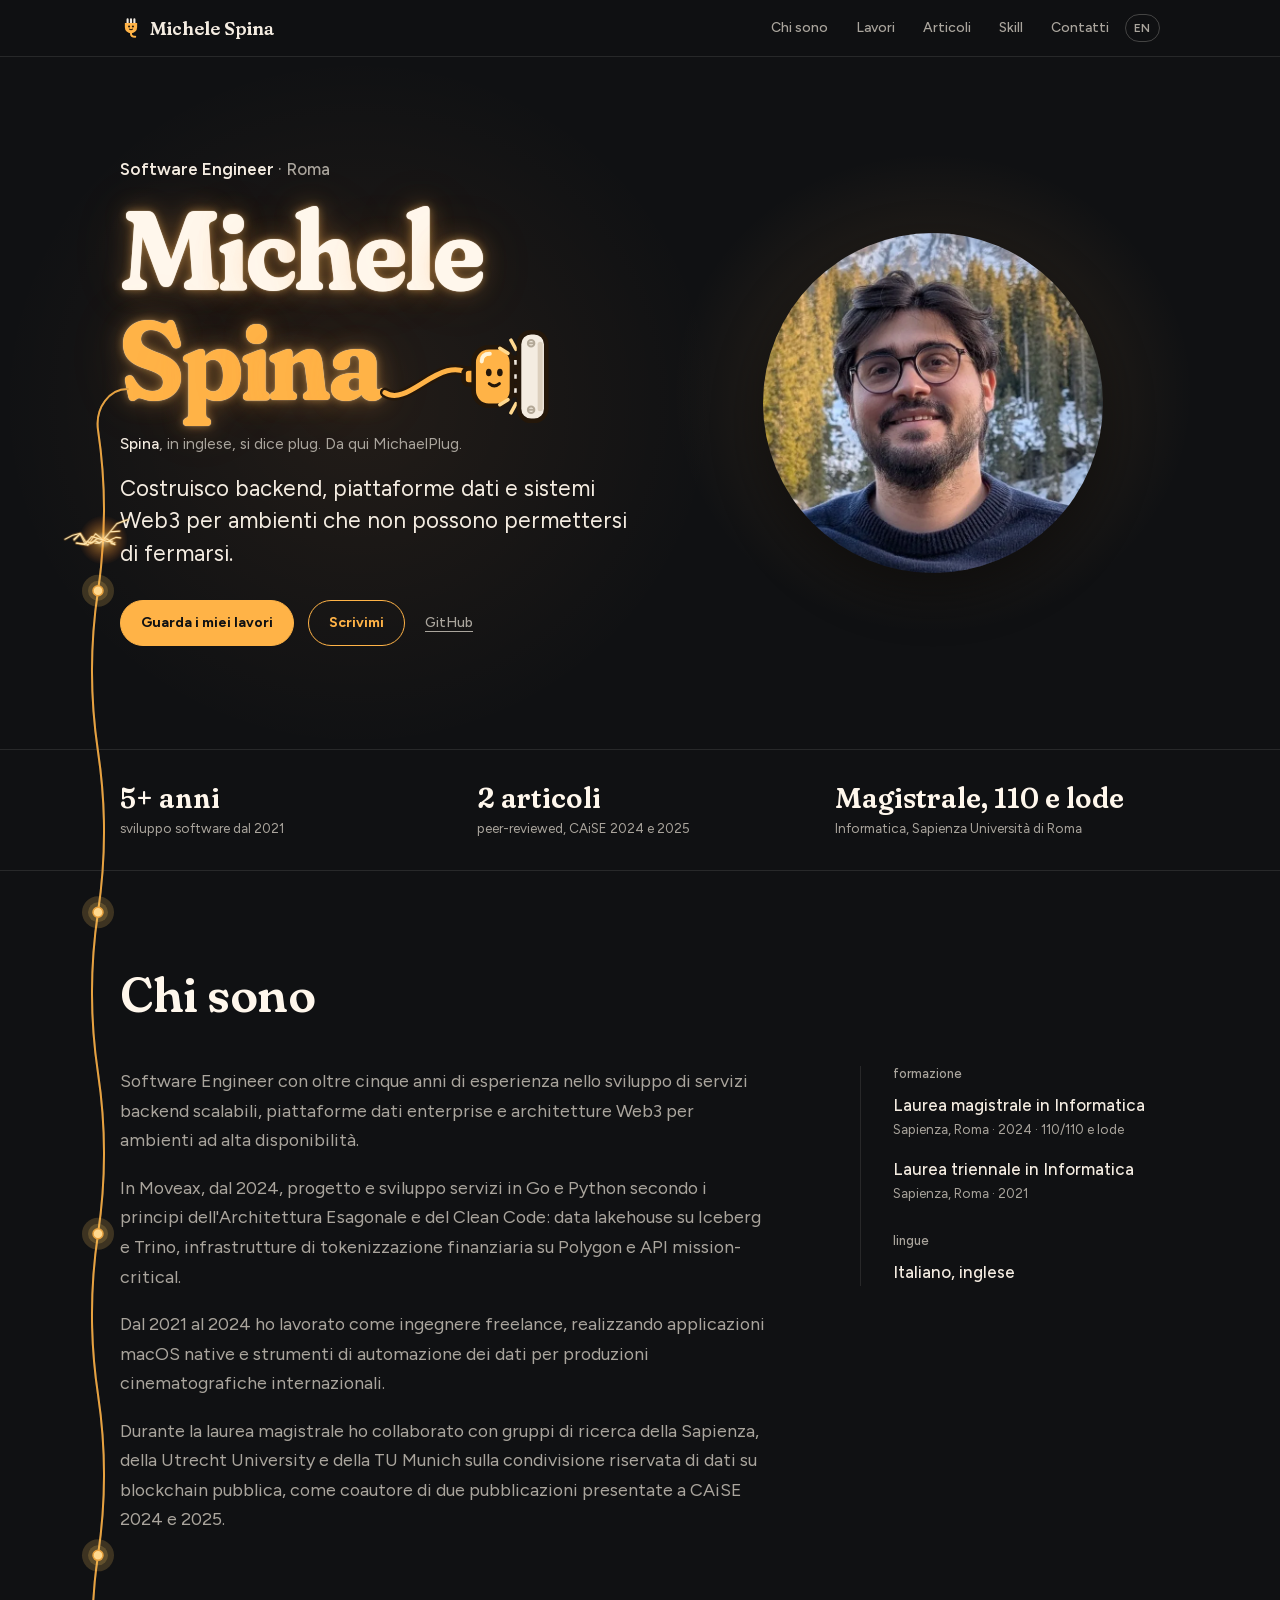
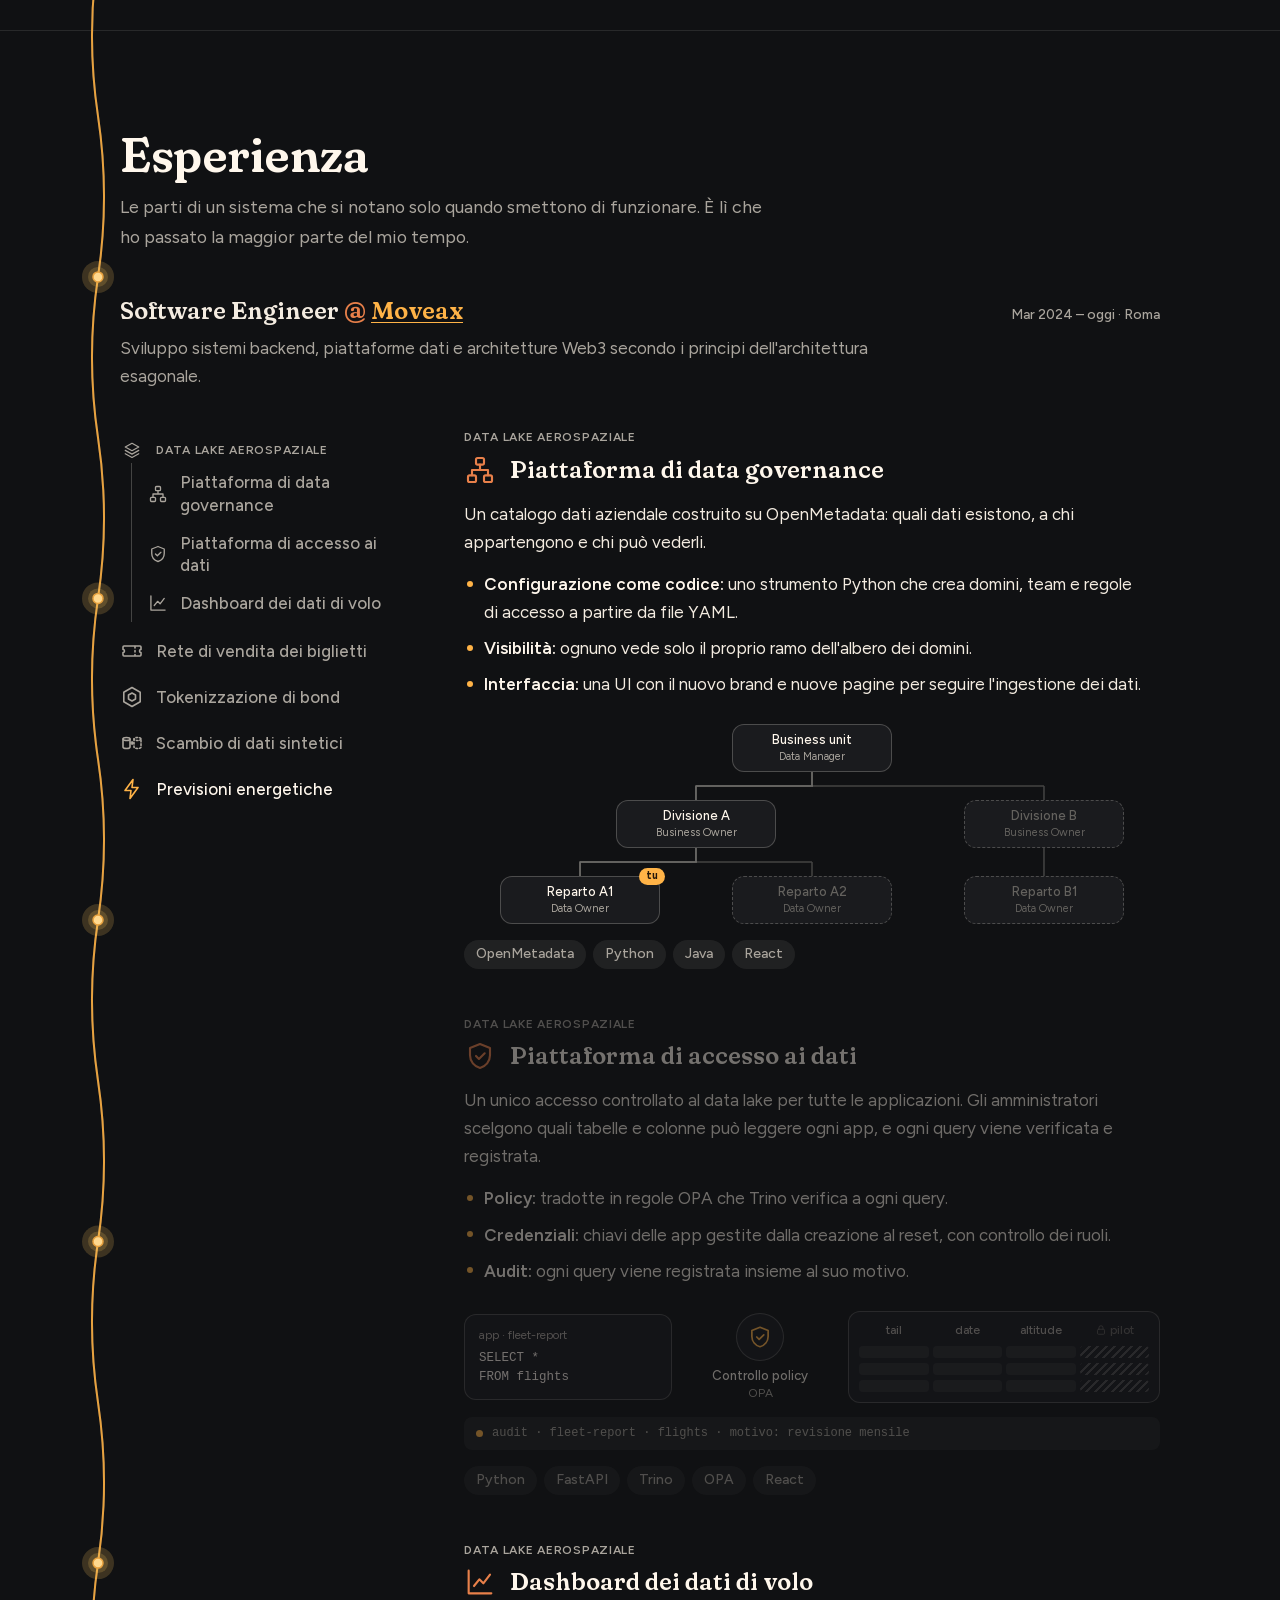
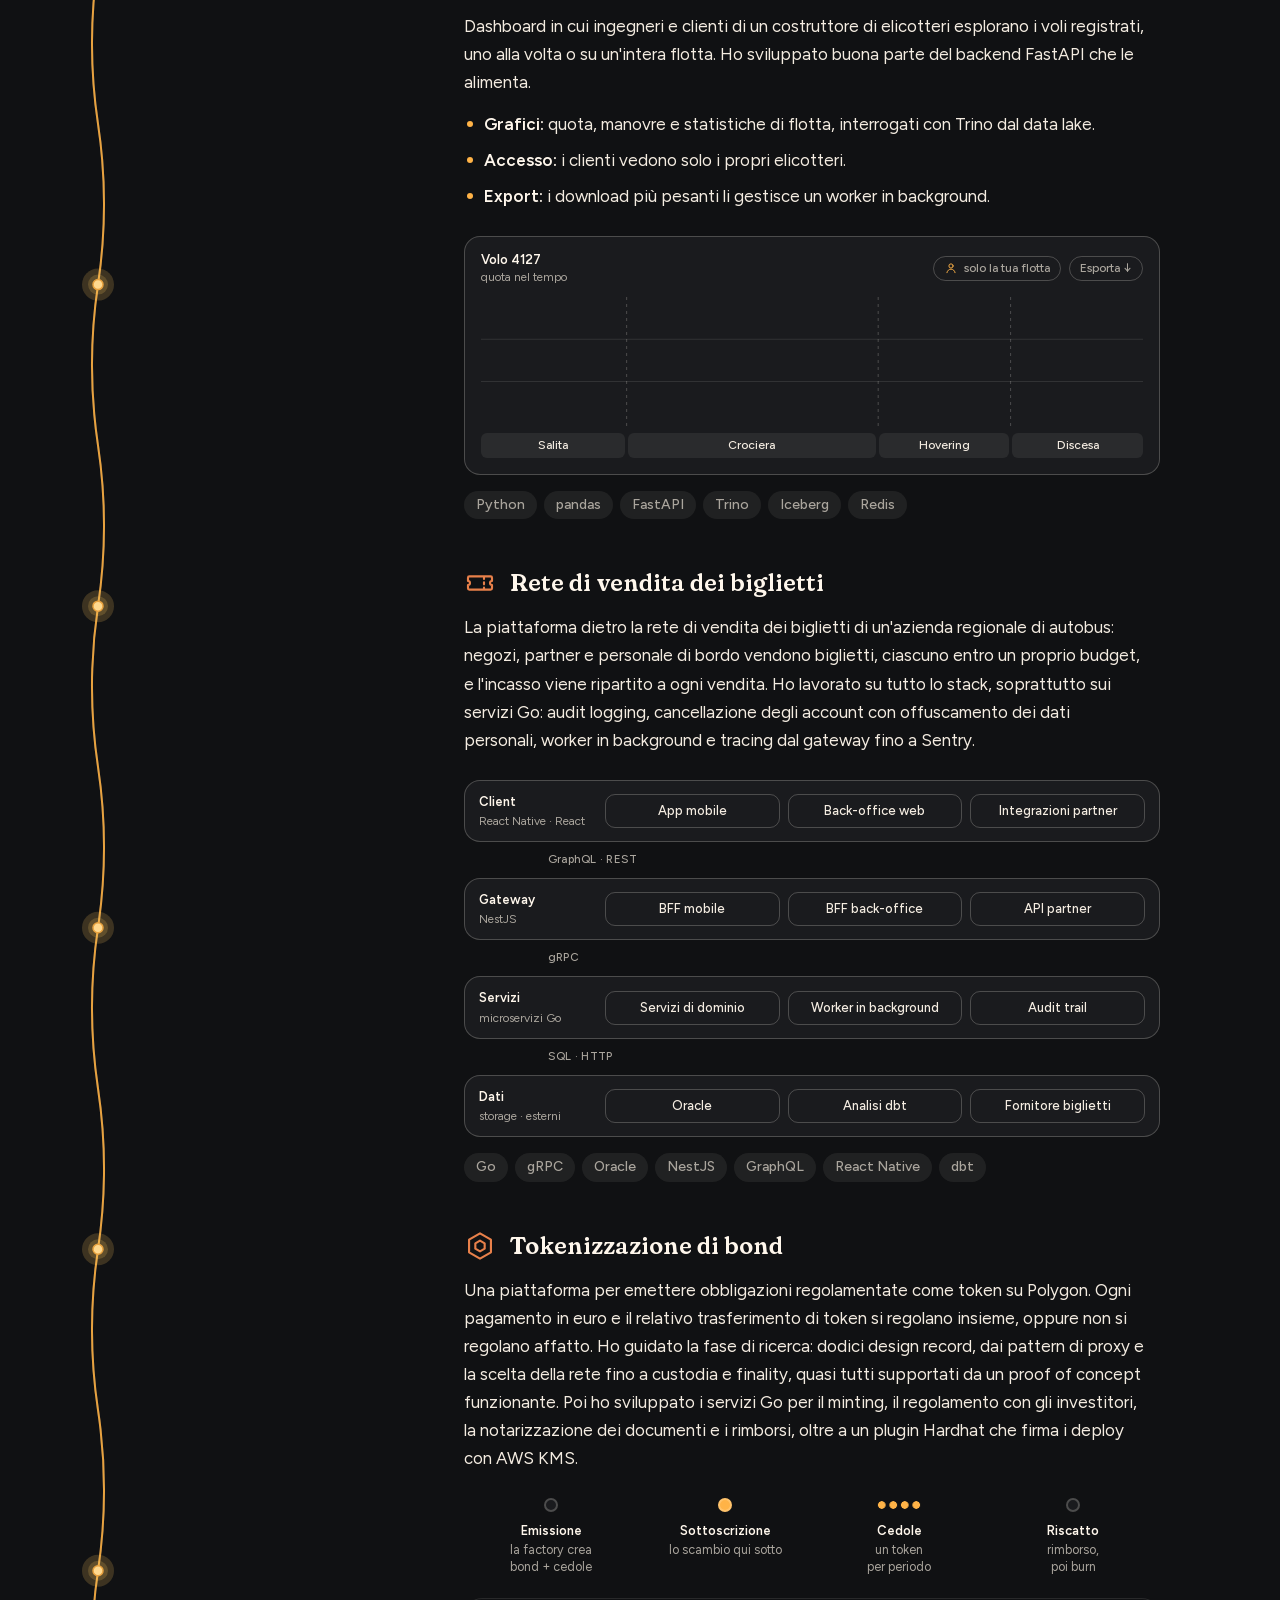
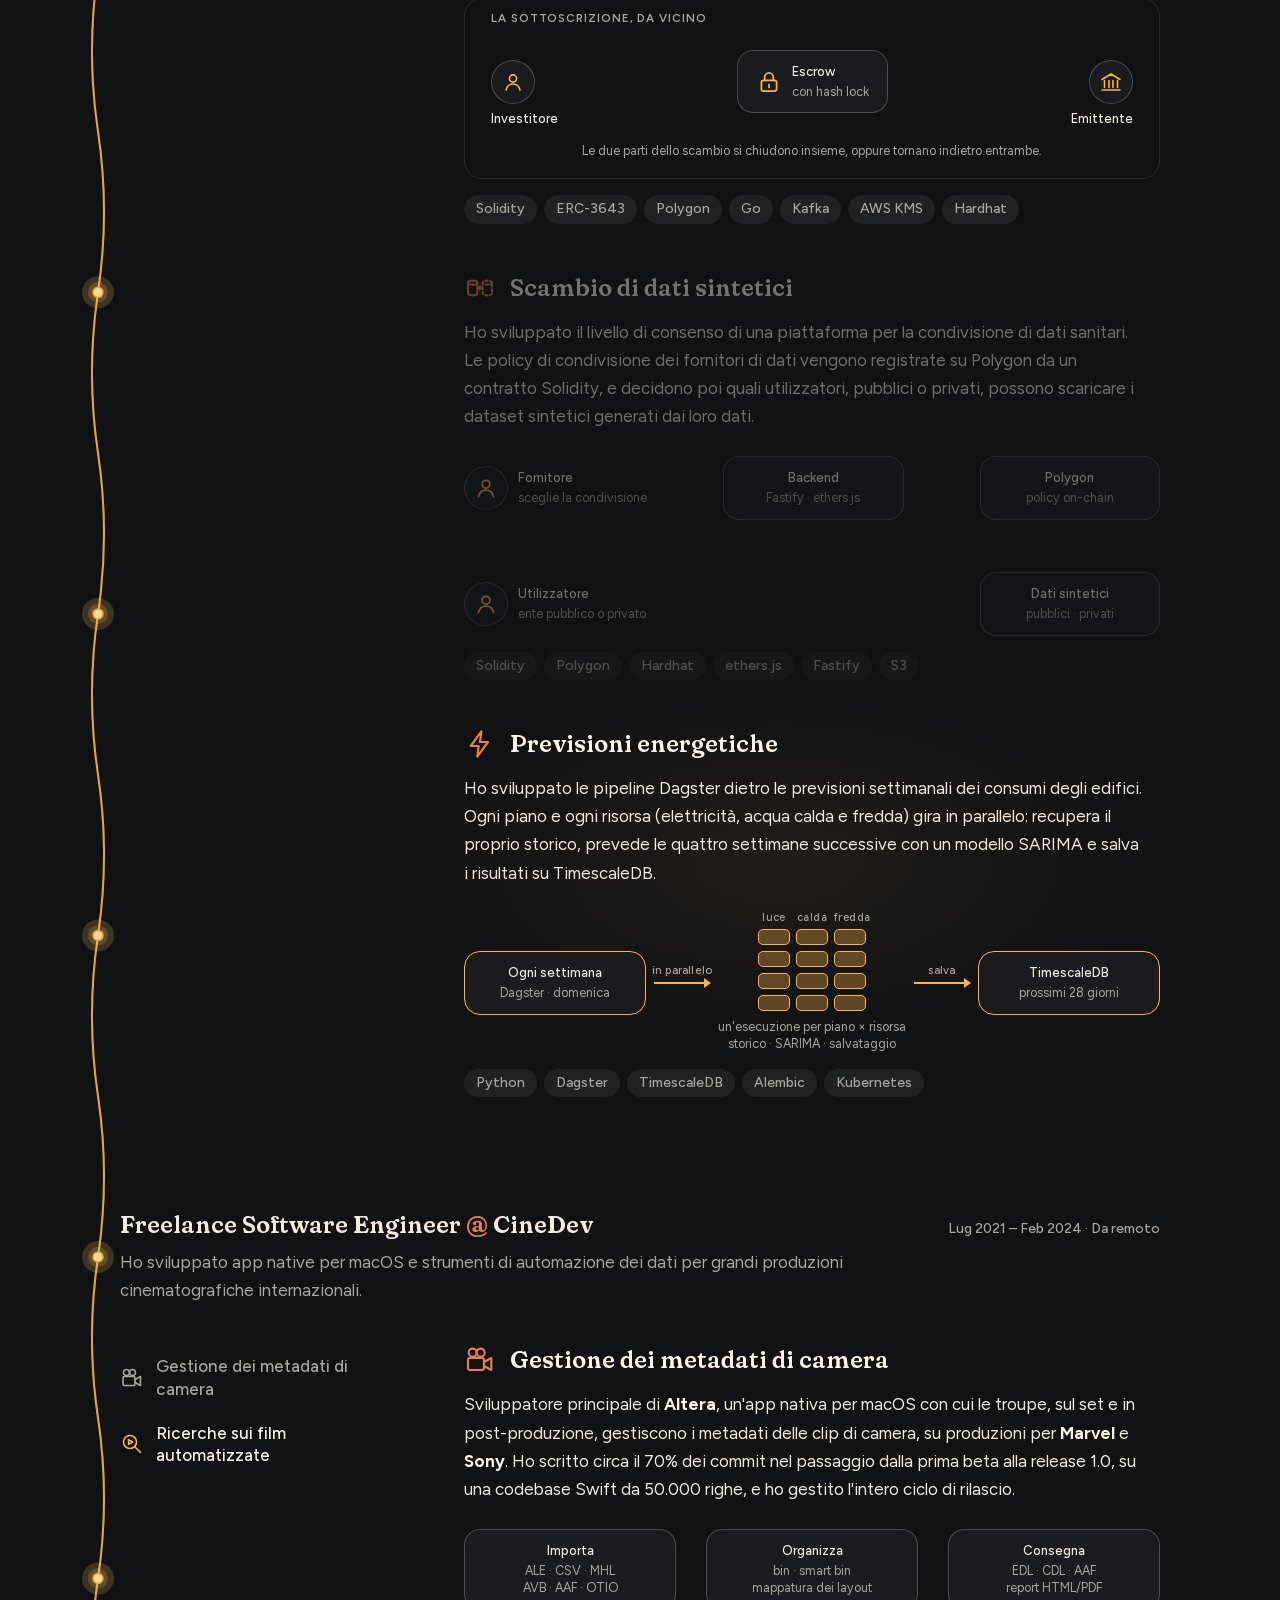
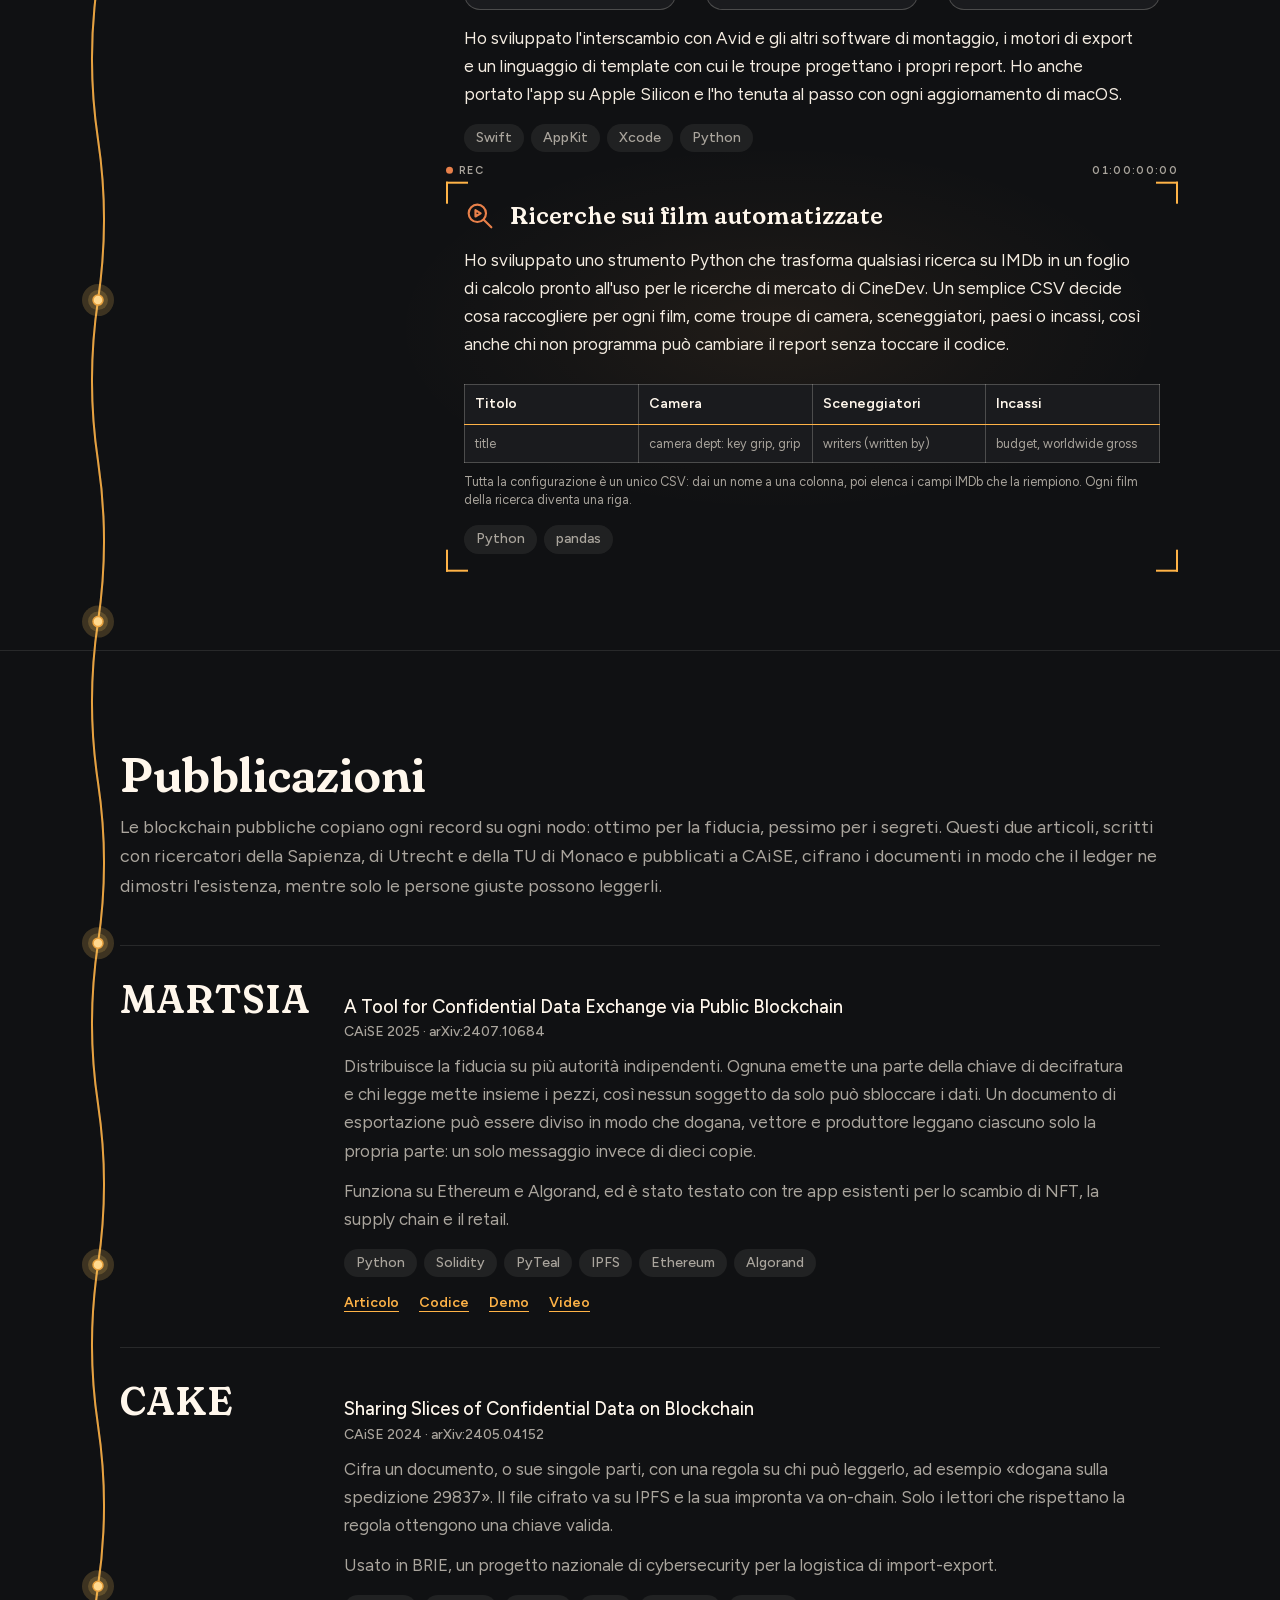
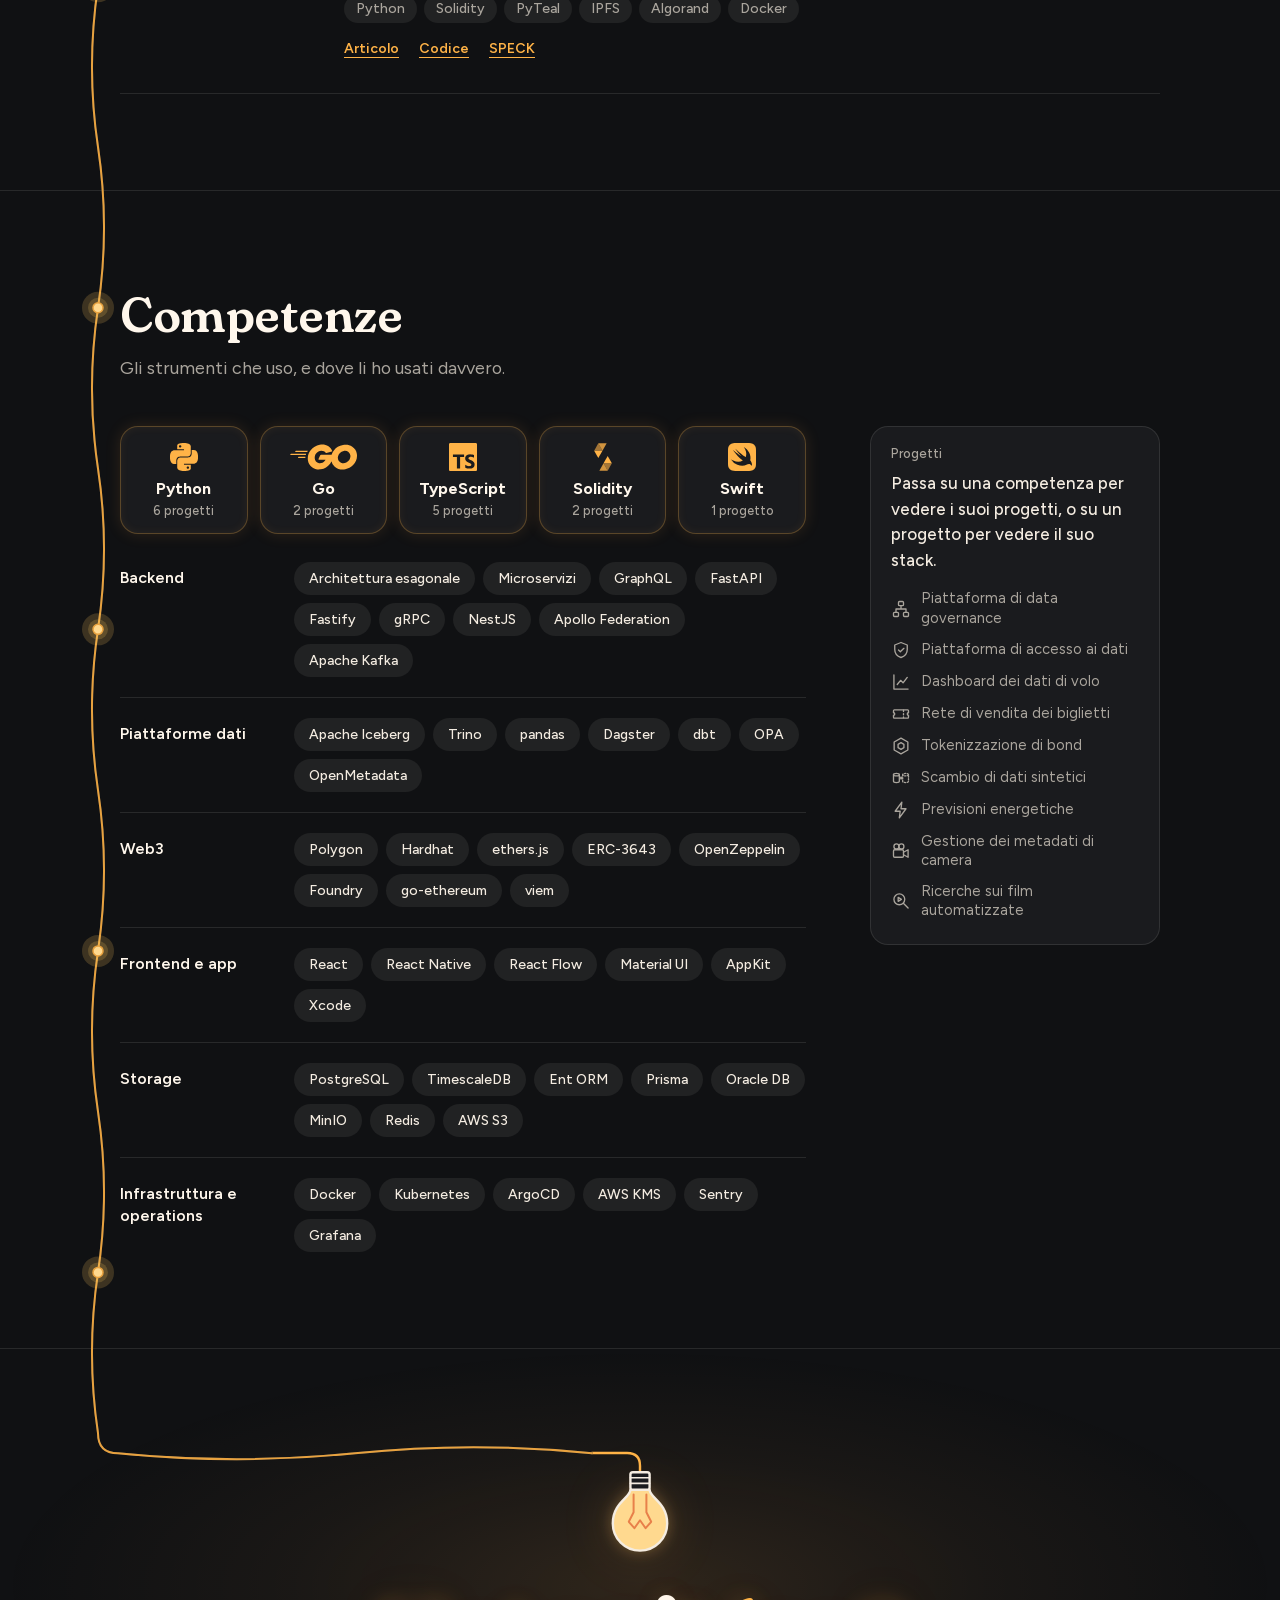
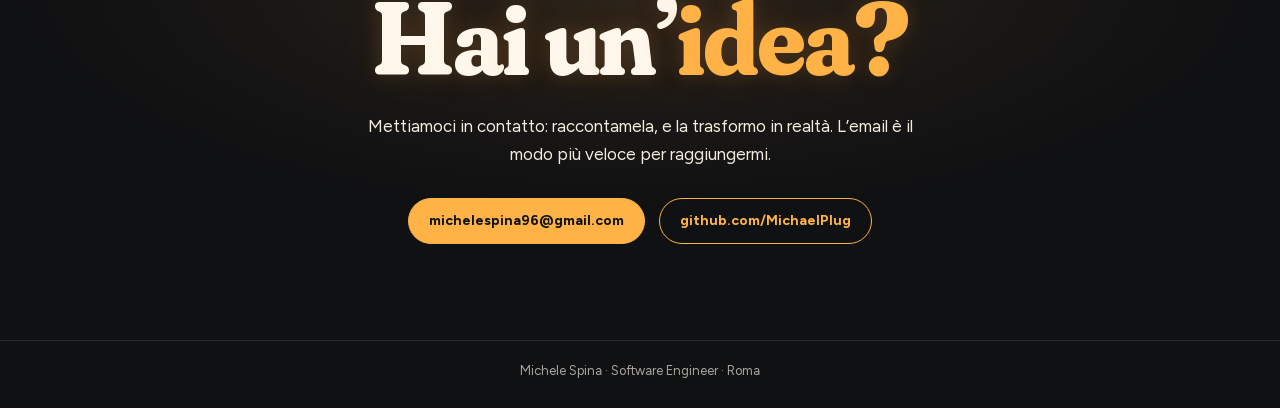
==== commit 34ebad92: "list pandas on the flight dashboard and in skills Co-Authored-By: Claude Opus 5.5 <noreply@anthropic" ====
--- a/it/index.html
+++ b/it/index.html
@@ -252,7 +252,7 @@
                   </ol>
                 </div>
               </figure>
-              <ul class="tags"><li>Python</li><li>FastAPI</li><li>Trino</li><li>Iceberg</li><li>Redis</li></ul>
+              <ul class="tags"><li>Python</li><li>pandas</li><li>FastAPI</li><li>Trino</li><li>Iceberg</li><li>Redis</li></ul>
             </div>
 
             <div class="chapter" id="p-transit">
@@ -478,6 +478,7 @@
             <div class="chips">
               <button class="chip" type="button" data-uses="flight gate">Apache Iceberg</button>
               <button class="chip" type="button" data-uses="flight gate">Trino</button>
+              <button class="chip" type="button" data-uses="flight meta">pandas</button>
               <button class="chip" type="button" data-uses="energy">Dagster</button>
               <button class="chip" type="button" data-uses="transit">dbt</button>
               <button class="chip" type="button" data-uses="gate">OPA</button>
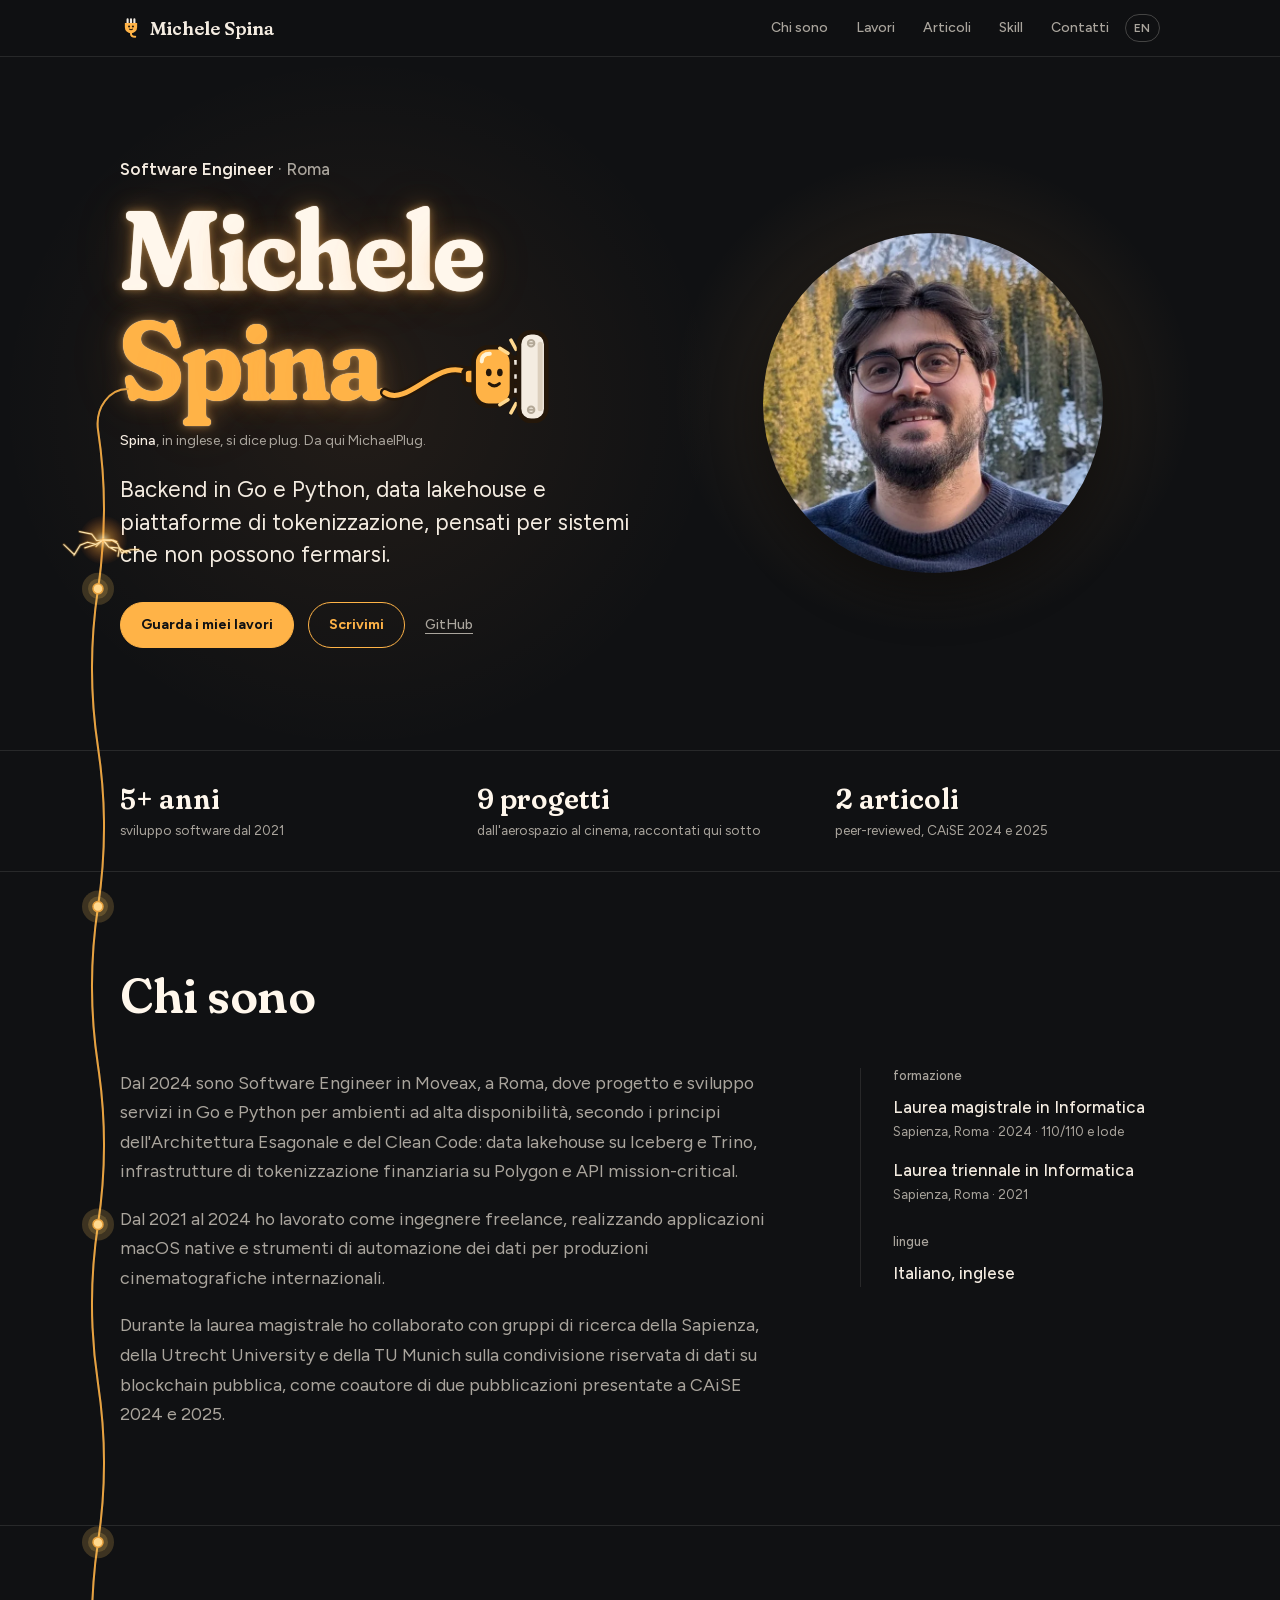
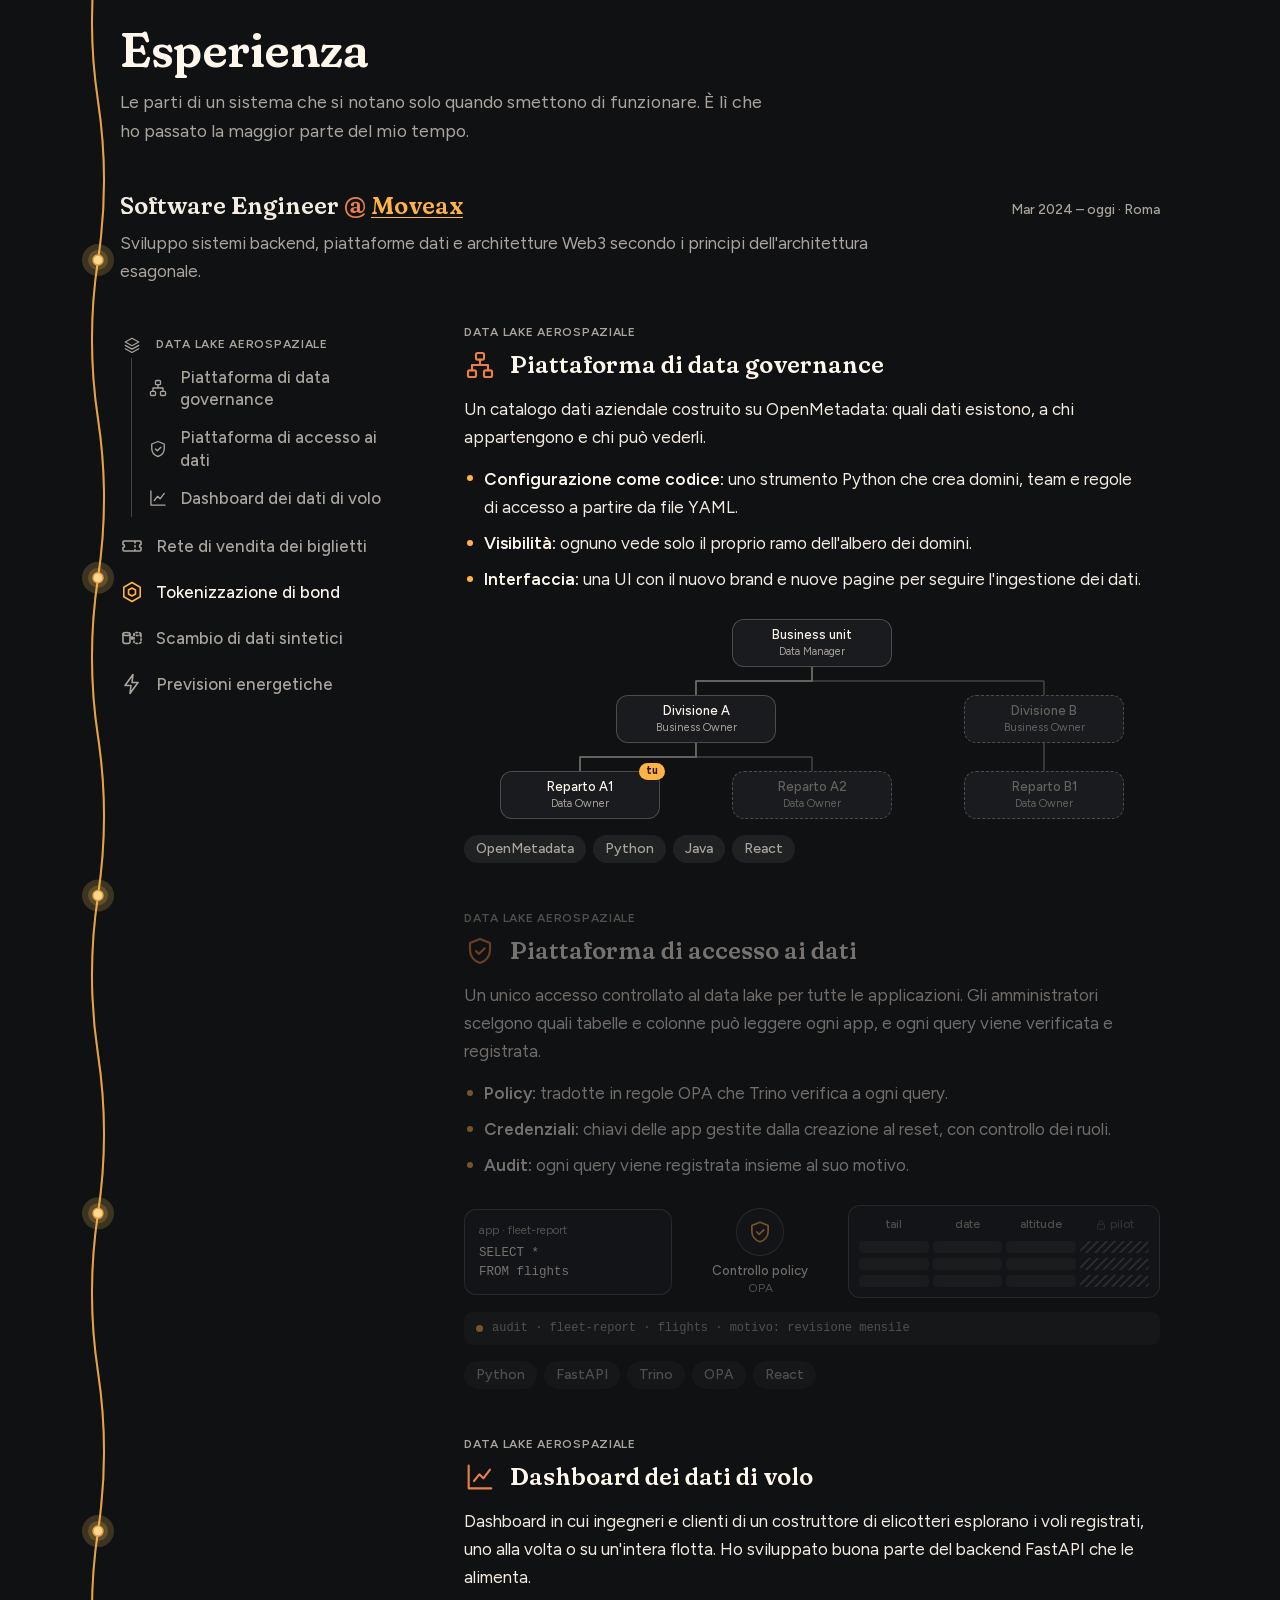
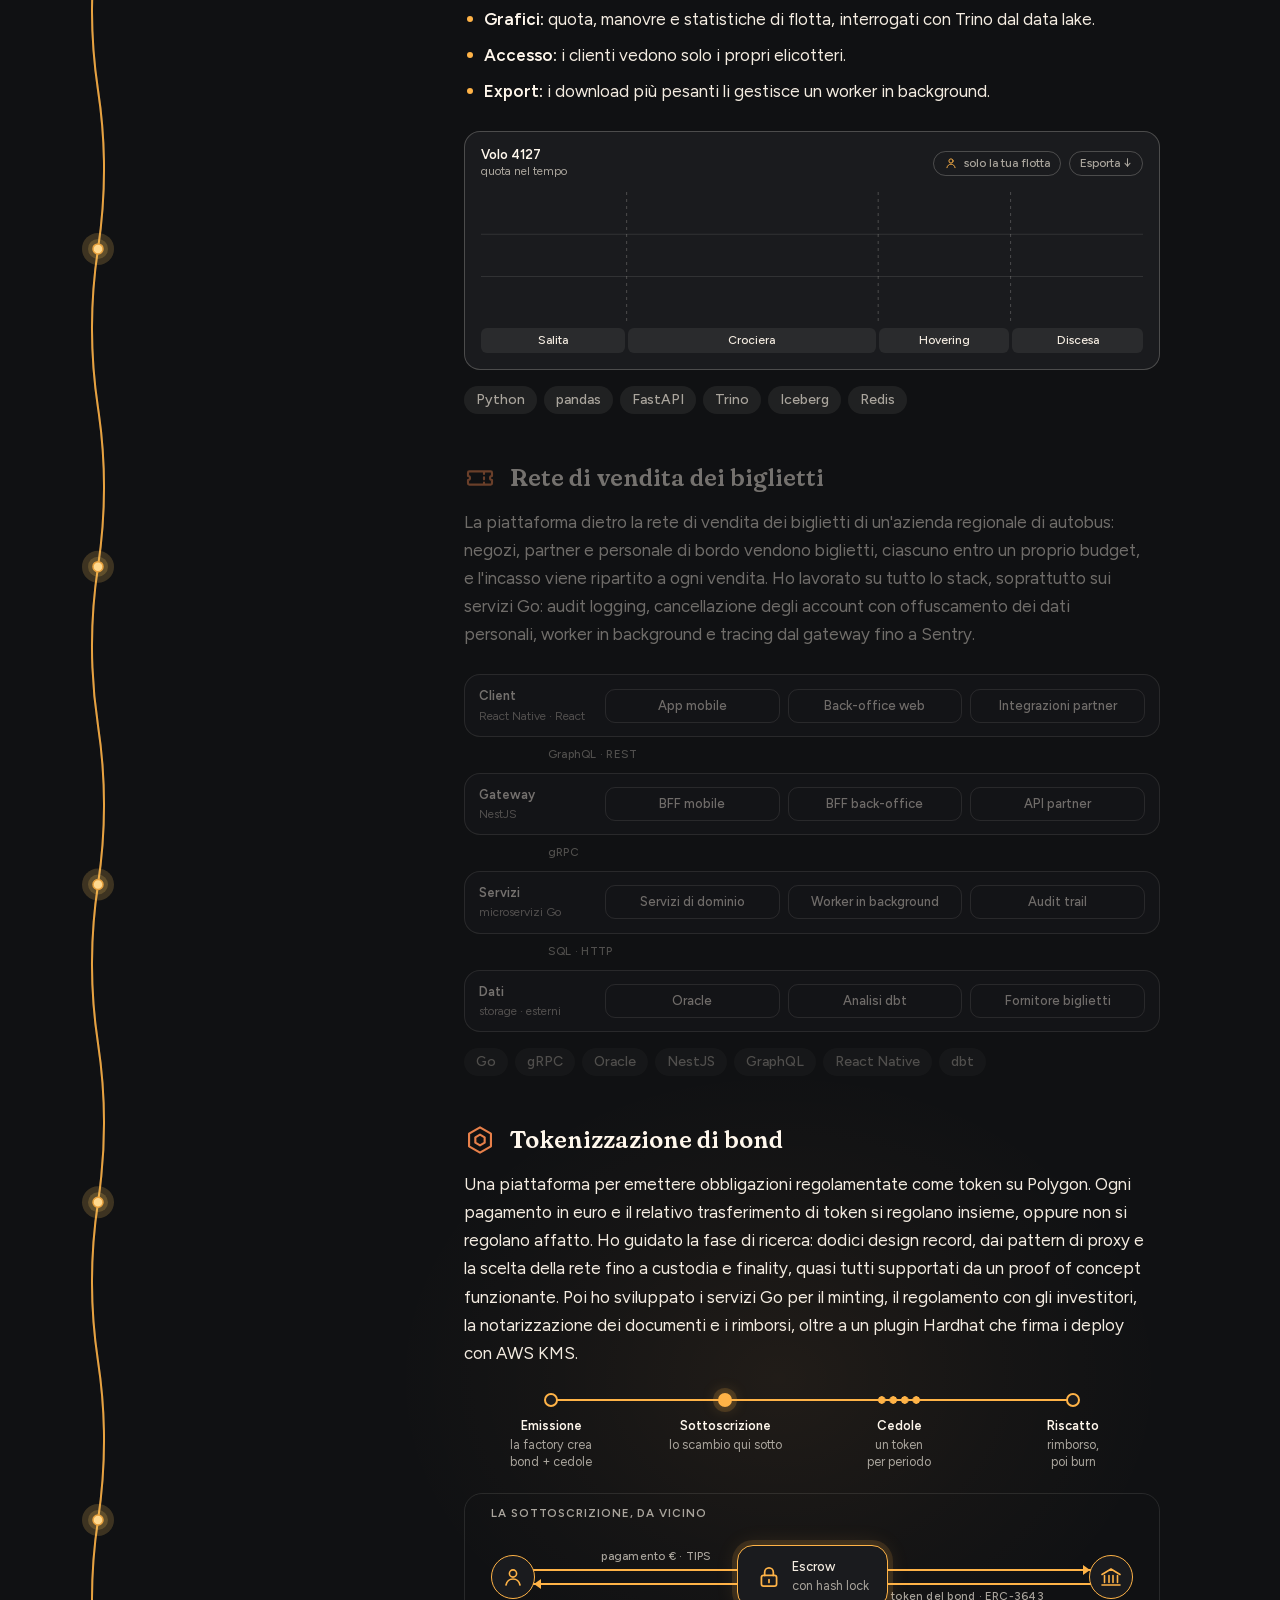
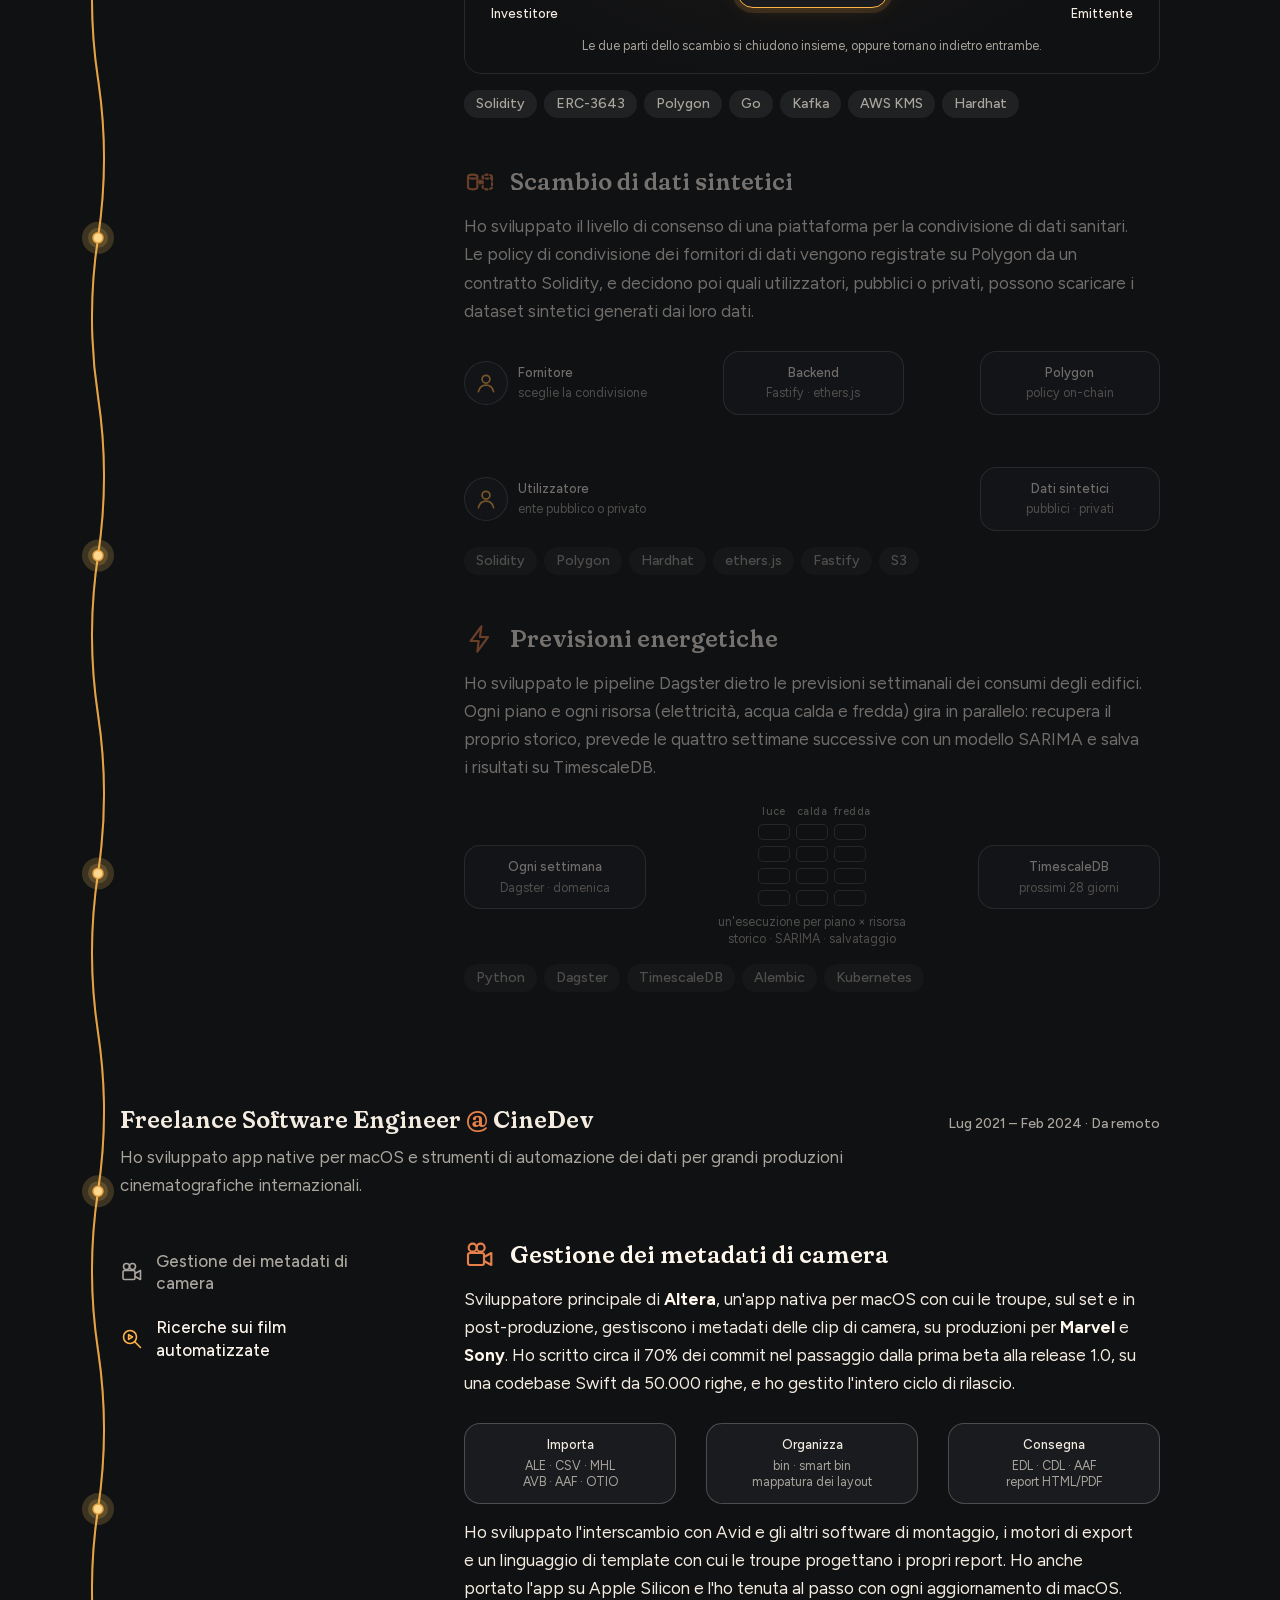
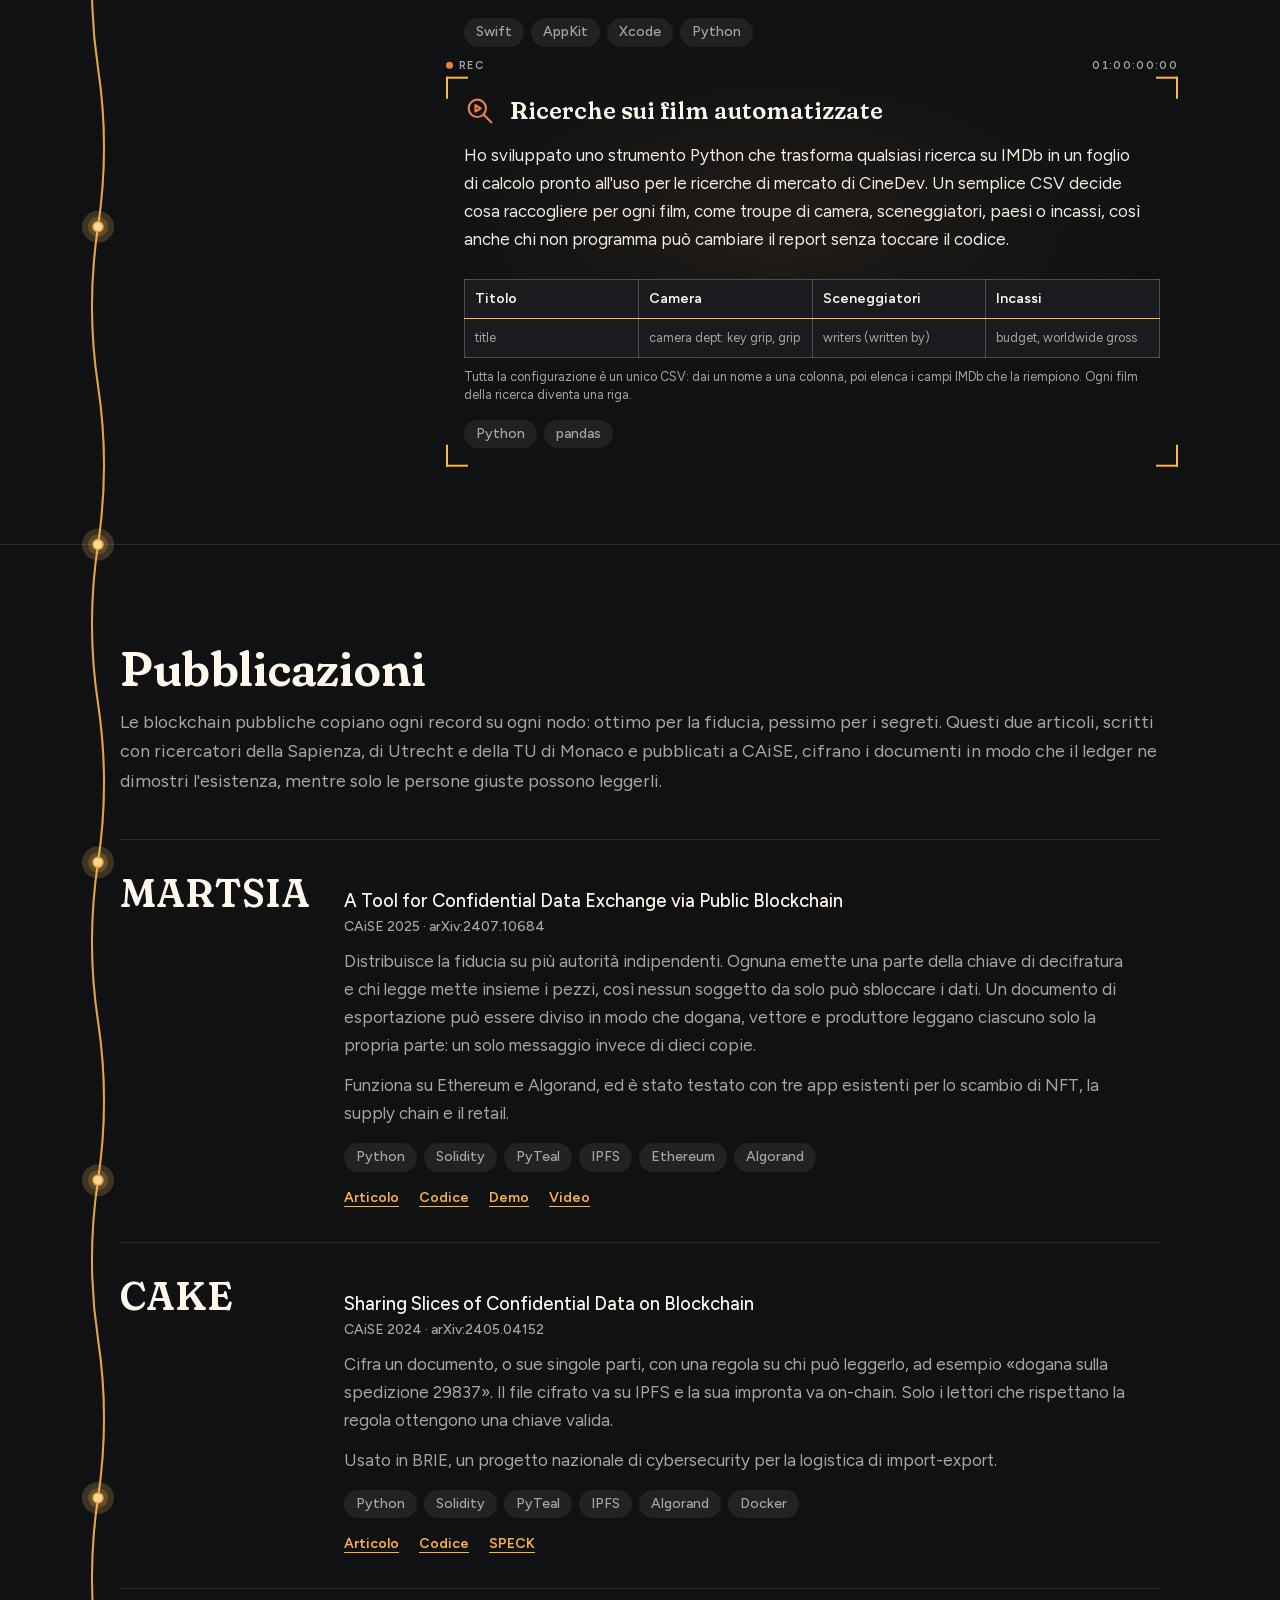
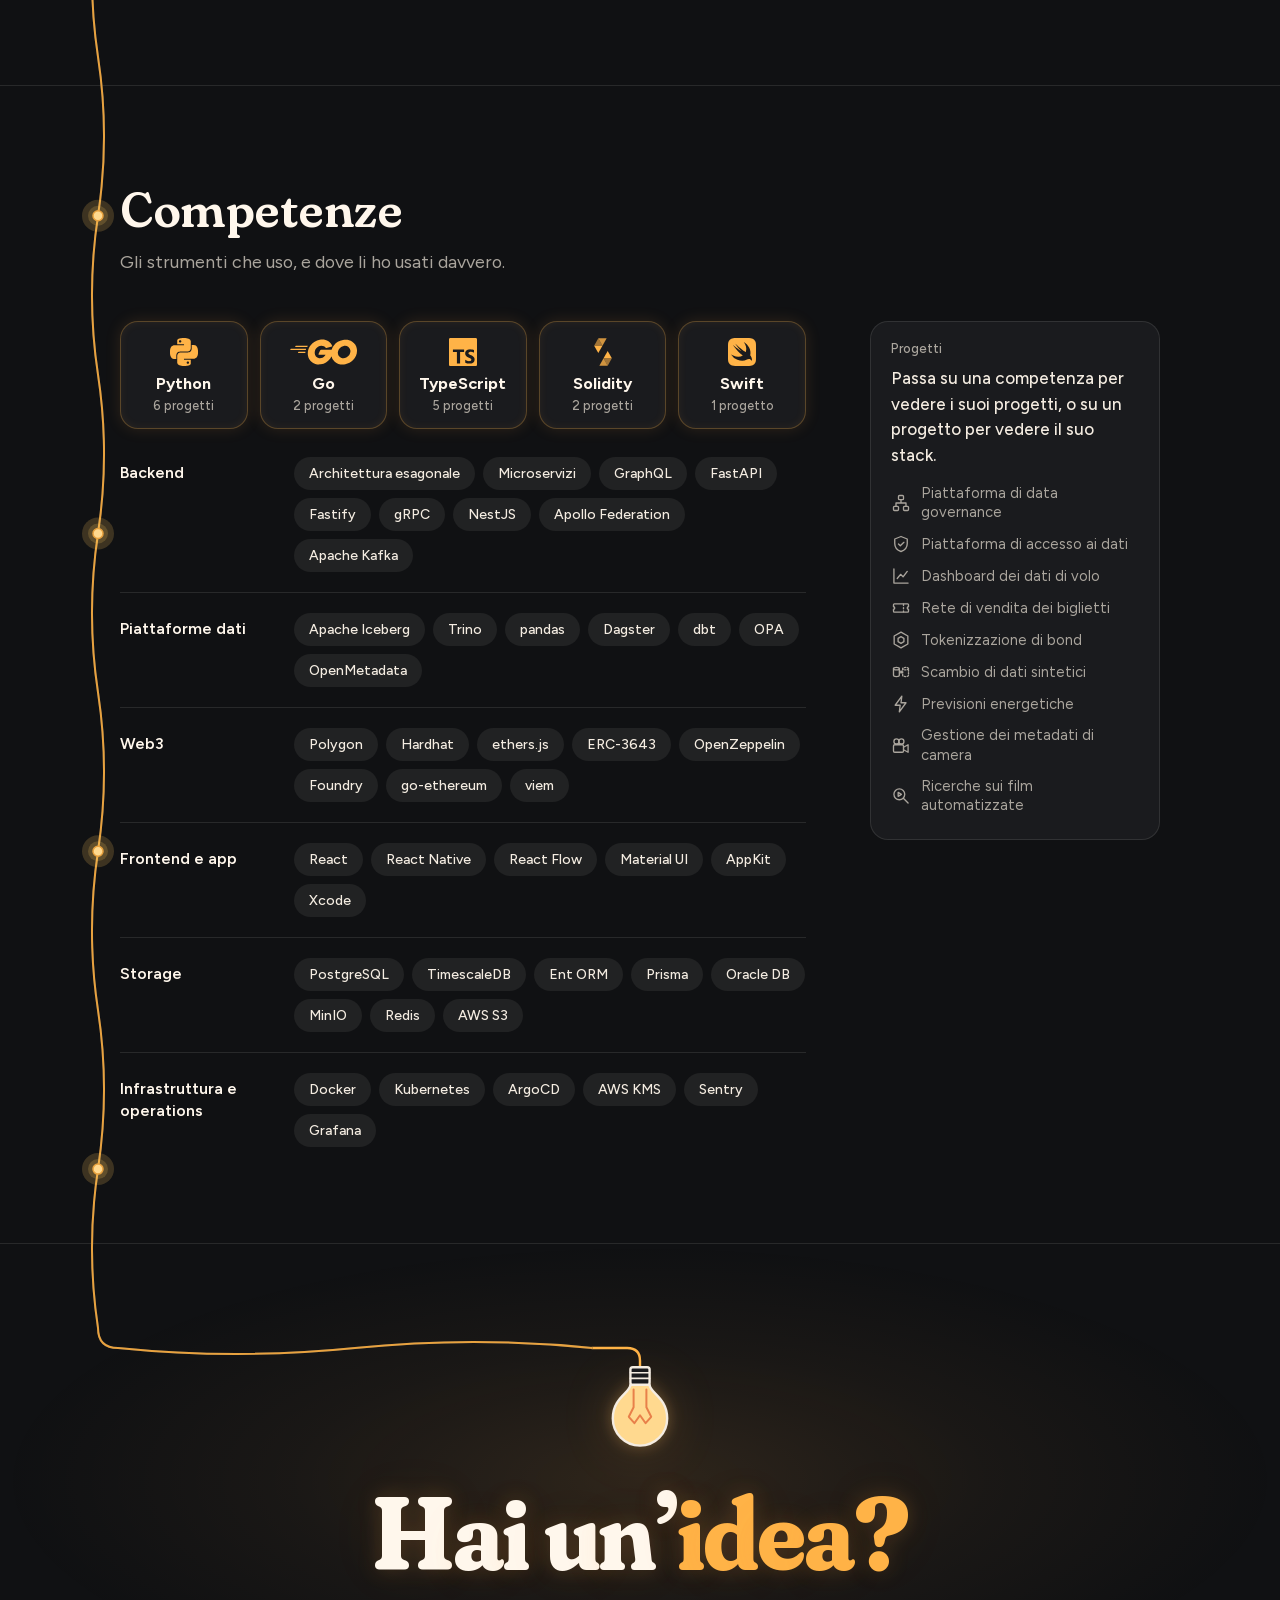
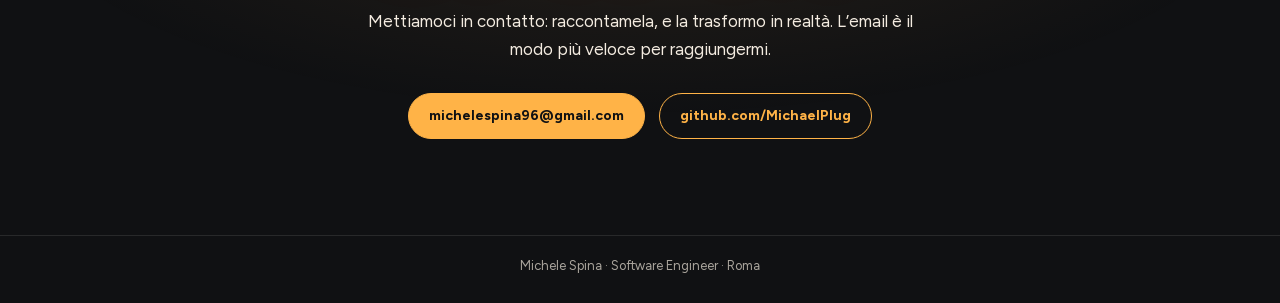
==== commit b9a3ad39: "sharpen the hero and fit it on one phone screen Name the actual work in the lede, quiet the gloss, a" ====
--- a/it/index.html
+++ b/it/index.html
@@ -97,7 +97,7 @@
           </span>
         </h1>
         <p class="gloss" id="gloss" data-off="Michele Spina, in versione unplugged."><b>Spina</b>, in inglese, si dice plug. Da qui MichaelPlug.</p>
-        <p class="lede">Costruisco backend, piattaforme dati e sistemi Web3 per ambienti che non possono permettersi di fermarsi.</p>
+        <p class="lede">Backend in Go e Python, data lakehouse e piattaforme di tokenizzazione, pensati per sistemi che non possono fermarsi.</p>
         <div class="actions">
           <a class="btn solid" href="#experience">Guarda i miei lavori</a>
           <a class="btn" href="mailto:michelespina96@gmail.com">Scrivimi</a>
@@ -114,8 +114,8 @@
   <div class="proof">
     <dl class="wrap">
       <div><dt>sviluppo software dal 2021</dt><dd>5+ anni</dd></div>
+      <div><dt>dall'aerospazio al cinema, raccontati qui sotto</dt><dd>9 progetti</dd></div>
       <div><dt>peer-reviewed, CAiSE 2024 e 2025</dt><dd>2 articoli</dd></div>
-      <div><dt>Informatica, Sapienza Università di Roma</dt><dd>Magistrale, 110 e lode</dd></div>
     </dl>
   </div>
 
@@ -124,8 +124,7 @@
       <h2>Chi sono</h2>
       <div class="about">
         <div class="about-text">
-          <p>Software Engineer con oltre cinque anni di esperienza nello sviluppo di servizi backend scalabili, piattaforme dati enterprise e architetture Web3 per ambienti ad alta disponibilità.</p>
-          <p>In Moveax, dal 2024, progetto e sviluppo servizi in Go e Python secondo i principi dell'Architettura Esagonale e del Clean Code: data lakehouse su Iceberg e Trino, infrastrutture di tokenizzazione finanziaria su Polygon e API mission-critical.</p>
+          <p>Dal 2024 sono Software Engineer in Moveax, a Roma, dove progetto e sviluppo servizi in Go e Python per ambienti ad alta disponibilità, secondo i principi dell'Architettura Esagonale e del Clean Code: data lakehouse su Iceberg e Trino, infrastrutture di tokenizzazione finanziaria su Polygon e API mission-critical.</p>
           <p>Dal 2021 al 2024 ho lavorato come ingegnere freelance, realizzando applicazioni macOS native e strumenti di automazione dei dati per produzioni cinematografiche internazionali.</p>
           <p>Durante la laurea magistrale ho collaborato con gruppi di ricerca della Sapienza, della Utrecht University e della TU Munich sulla condivisione riservata di dati su blockchain pubblica, come coautore di due pubblicazioni presentate a CAiSE 2024 e 2025.</p>
         </div>
--- a/assets/site.css
+++ b/assets/site.css
@@ -272,9 +272,9 @@
   letter-spacing: -.02em;
 }
 h1 > span { display: block; }
-.gloss { margin-top: 16px; font-size: .98rem; color: var(--dim); }
+.gloss { margin-top: 14px; font-size: .88rem; color: var(--dim); }
 .gloss b { font-weight: 500; color: var(--ink); }
-.lede { margin-top: 16px; max-width: 24em; font-size: clamp(1.2rem, 2vw, 1.4rem); line-height: 1.45; }
+.lede { margin-top: 22px; max-width: 24em; font-size: clamp(1.2rem, 2vw, 1.4rem); line-height: 1.45; }
 
 .actions { display: flex; flex-wrap: wrap; align-items: center; gap: 12px 14px; margin-top: 30px; }
 .btn {
@@ -786,8 +786,11 @@
   .tile:nth-child(n+4) { grid-column: span 3; }
 }
 @media (max-width: 900px) {
-  .hero .wrap { grid-template-columns: minmax(0, 1fr); }
-  .portrait { width: min(100%, 260px); }
+  /* phones: the portrait shrinks to a badge above the name so name, pitch and proof share the first screen */
+  .hero .wrap { grid-template-columns: minmax(0, 1fr); gap: 20px; padding-block: 32px 40px; }
+  .portrait { order: -1; justify-self: start; width: 96px; }
+  .portrait::before { inset: -40px; }
+  .print { box-shadow: 0 8px 24px rgba(0, 0, 0, .45); }
   .story { grid-template-columns: minmax(0, 1fr); }
   .rail { display: none; }
   .chapter { min-height: 0; }
@@ -810,7 +813,9 @@
   .used-more { display: none; }
 }
 @media (max-width: 640px) {
-  .proof dl { grid-template-columns: minmax(0, 1fr); gap: 16px; }
+  .proof dl { gap: 12px; padding-block: 18px; }
+  .proof dd { font-size: 1.15rem; }
+  .proof dt { font-size: 12px; }
   .flow.chain { flex-direction: column; }
   .flow.chain li + li { margin: 26px 0 0; }
   .flow.chain li + li::before { left: 50%; top: -27px; width: 2px; height: 26px; margin: 0 0 0 -1px; transform-origin: 50% 0; }
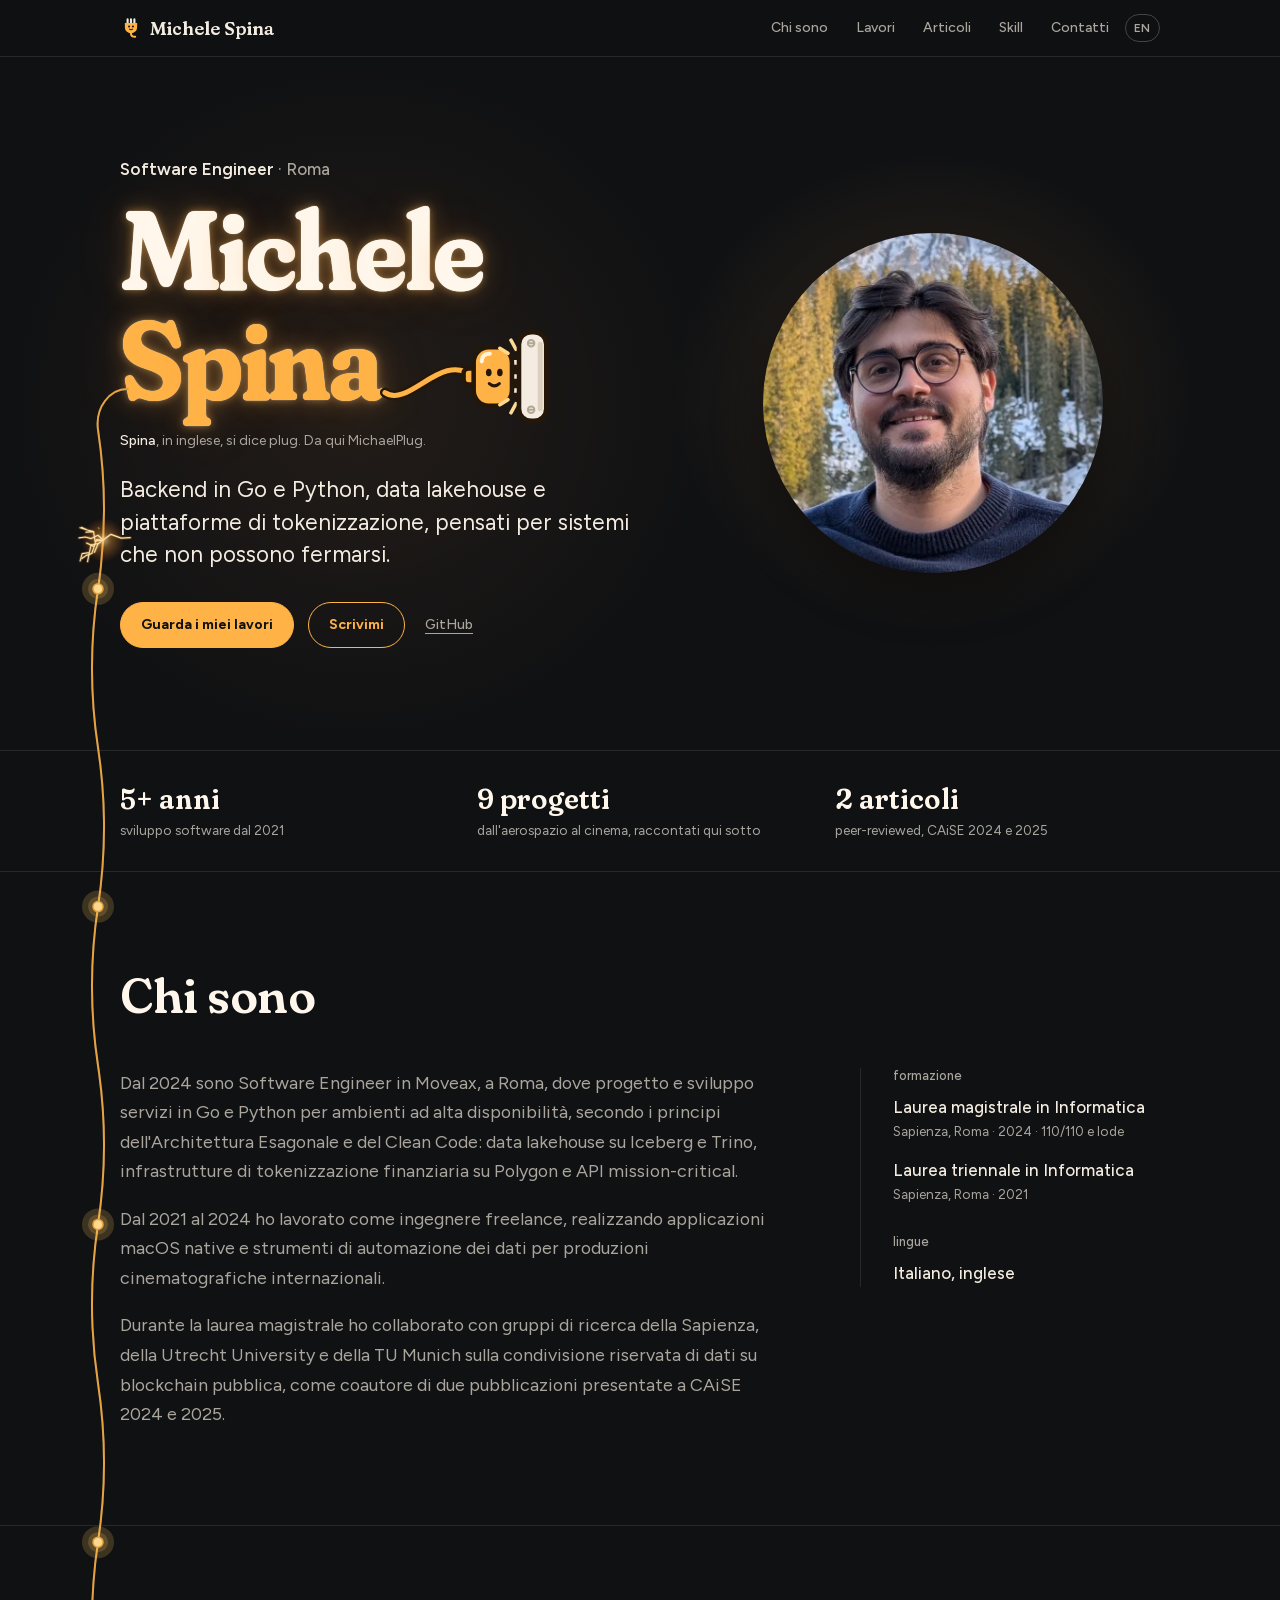
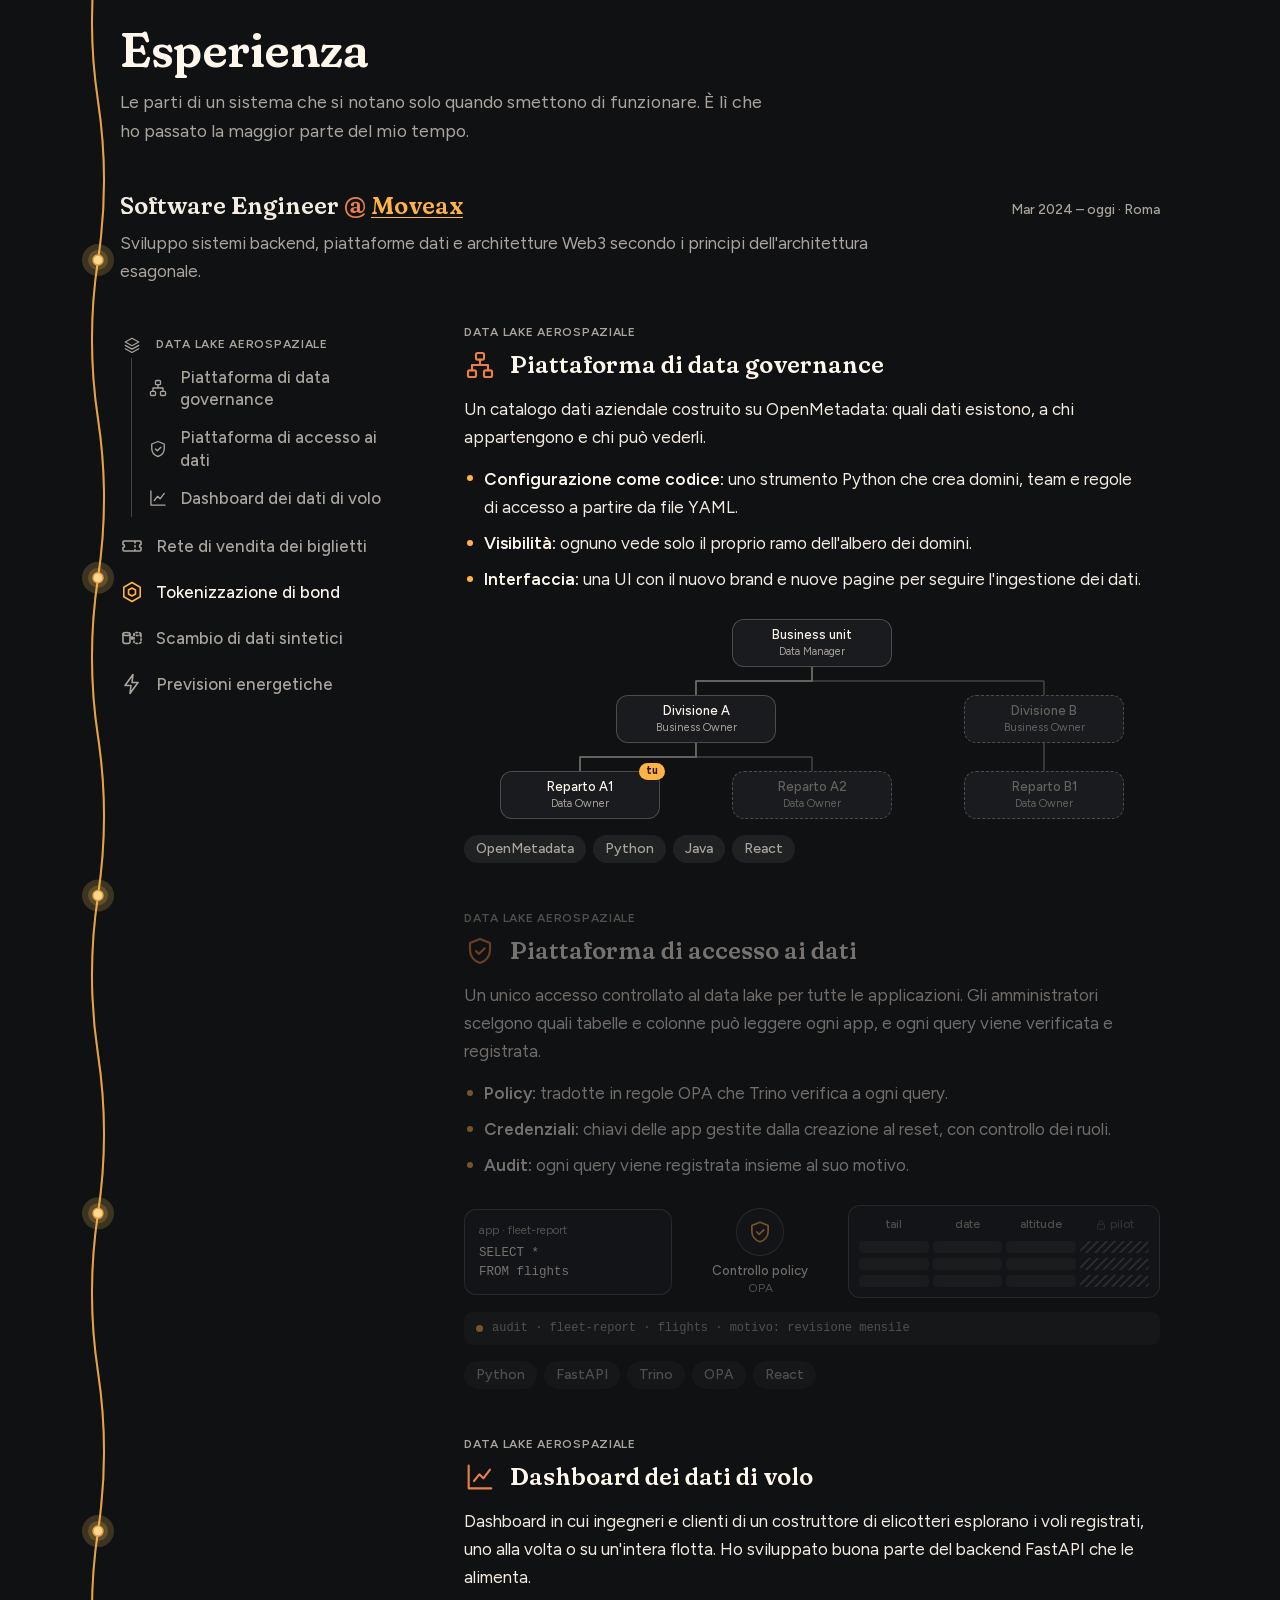
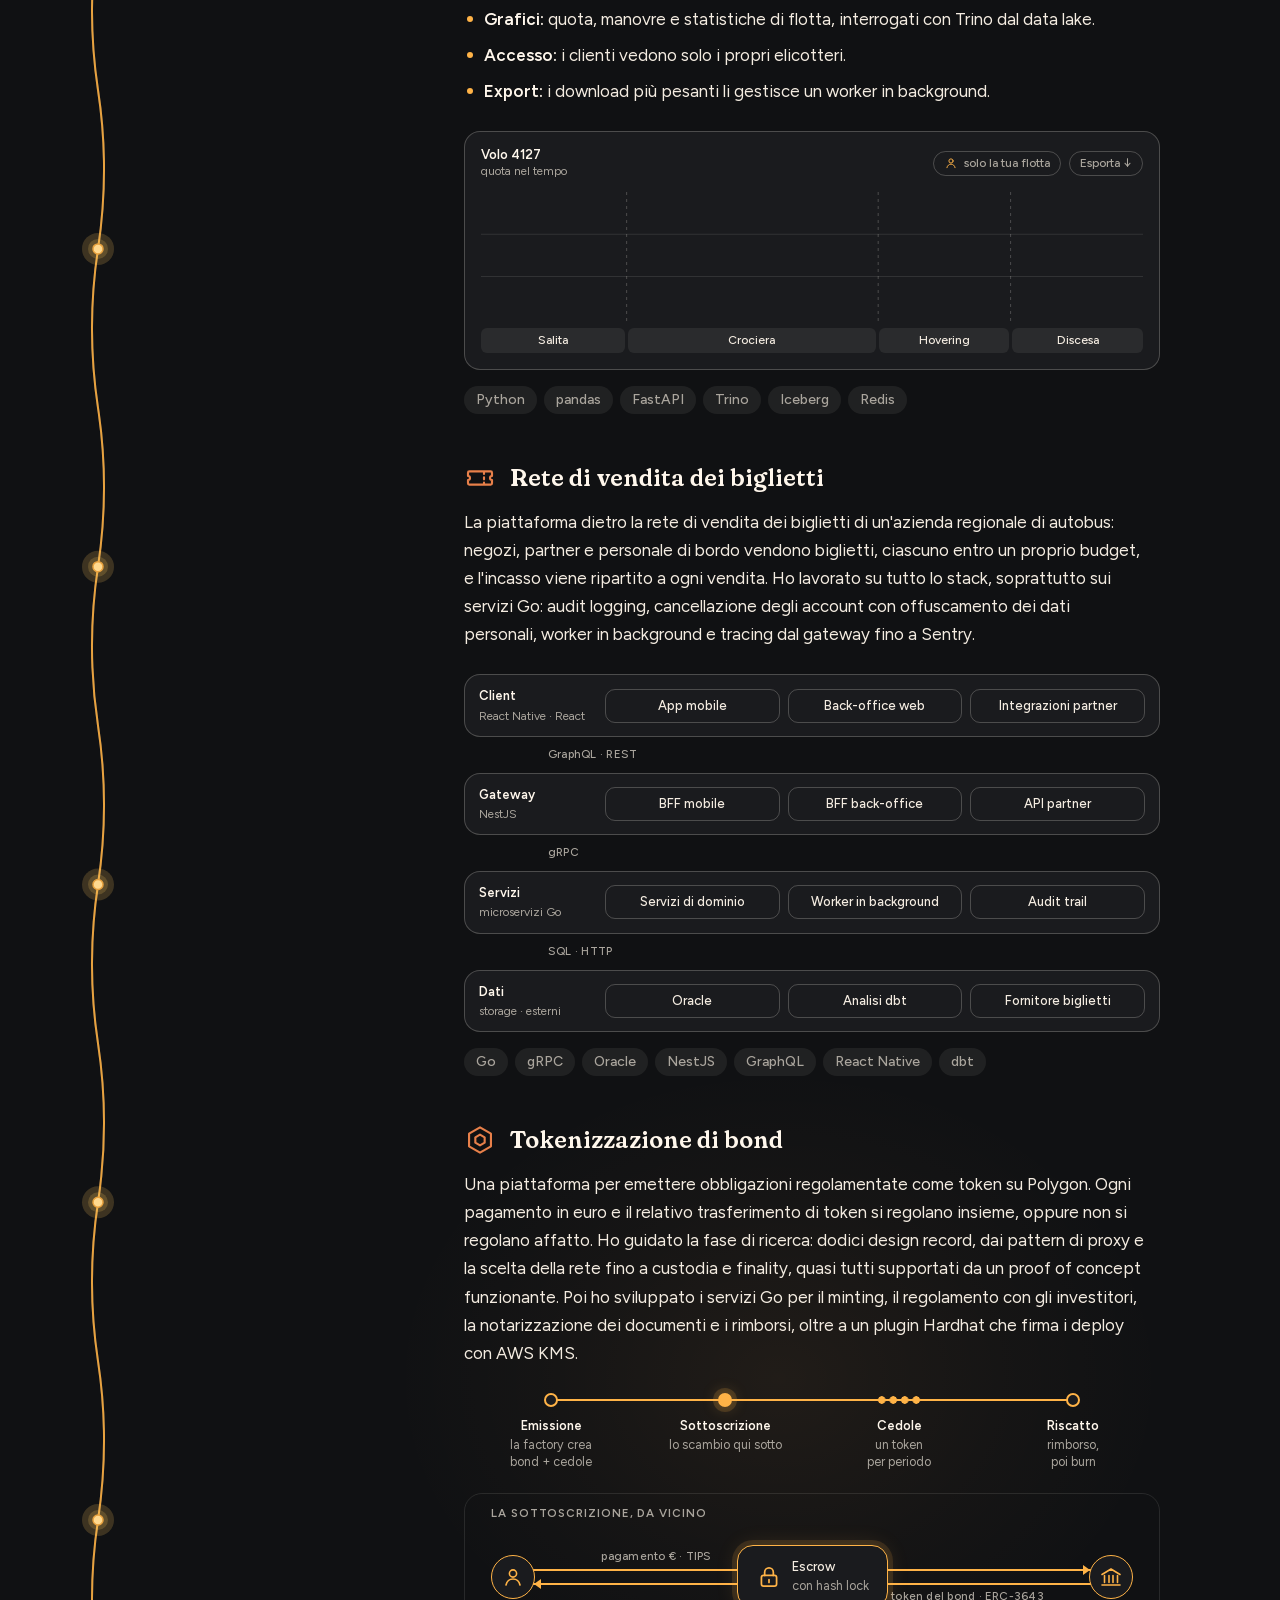
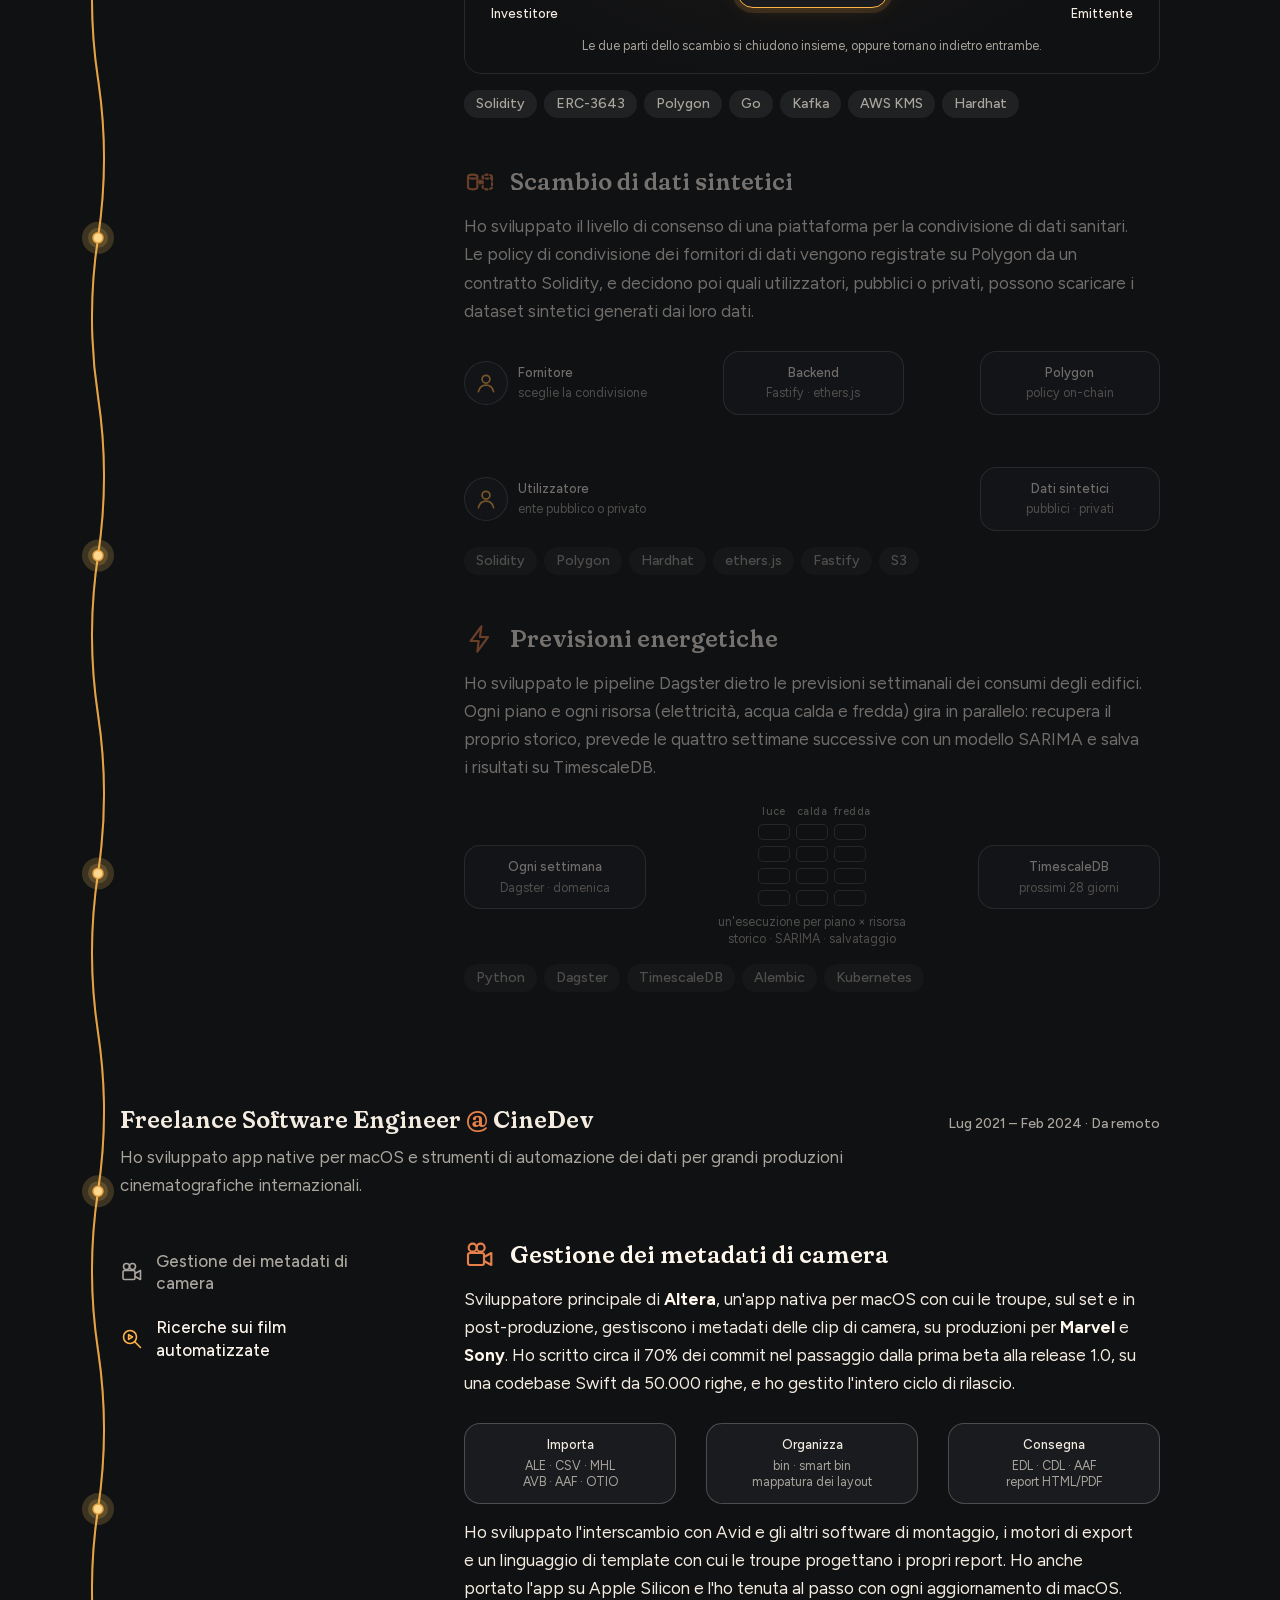
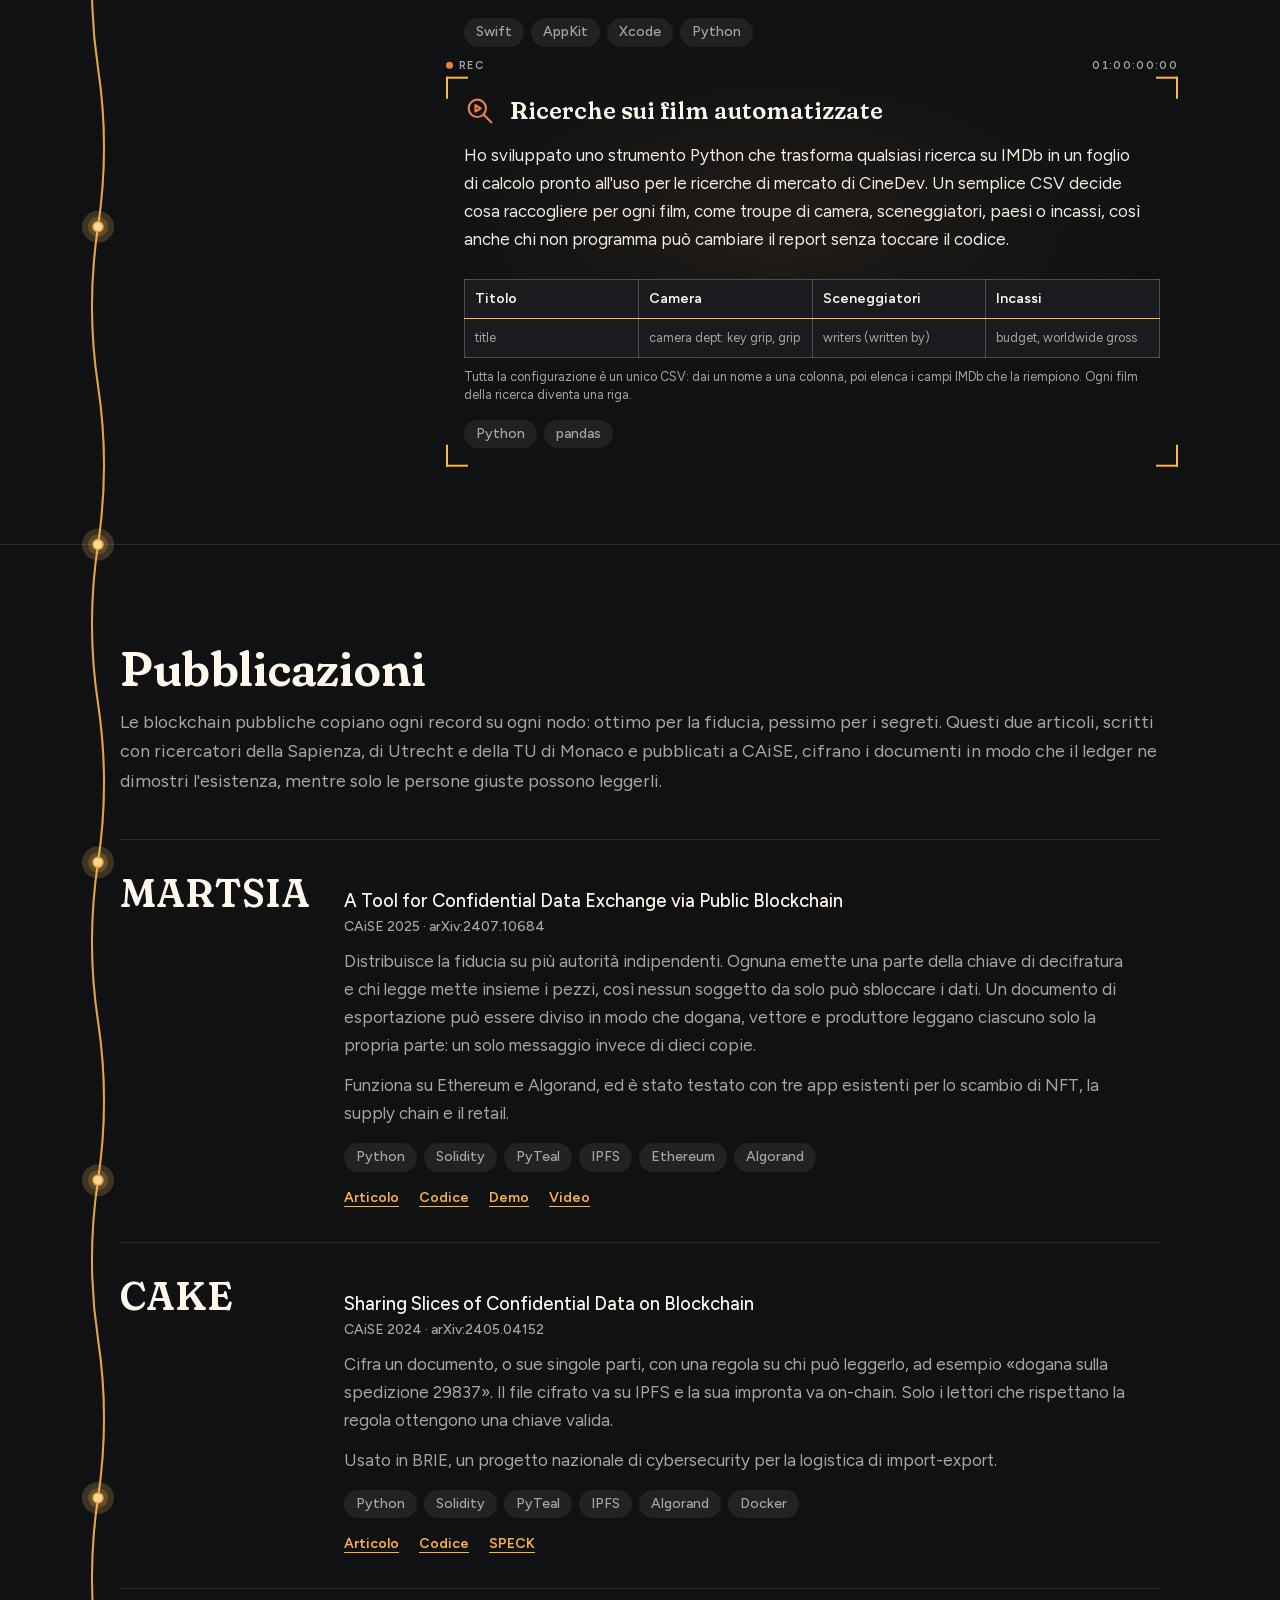
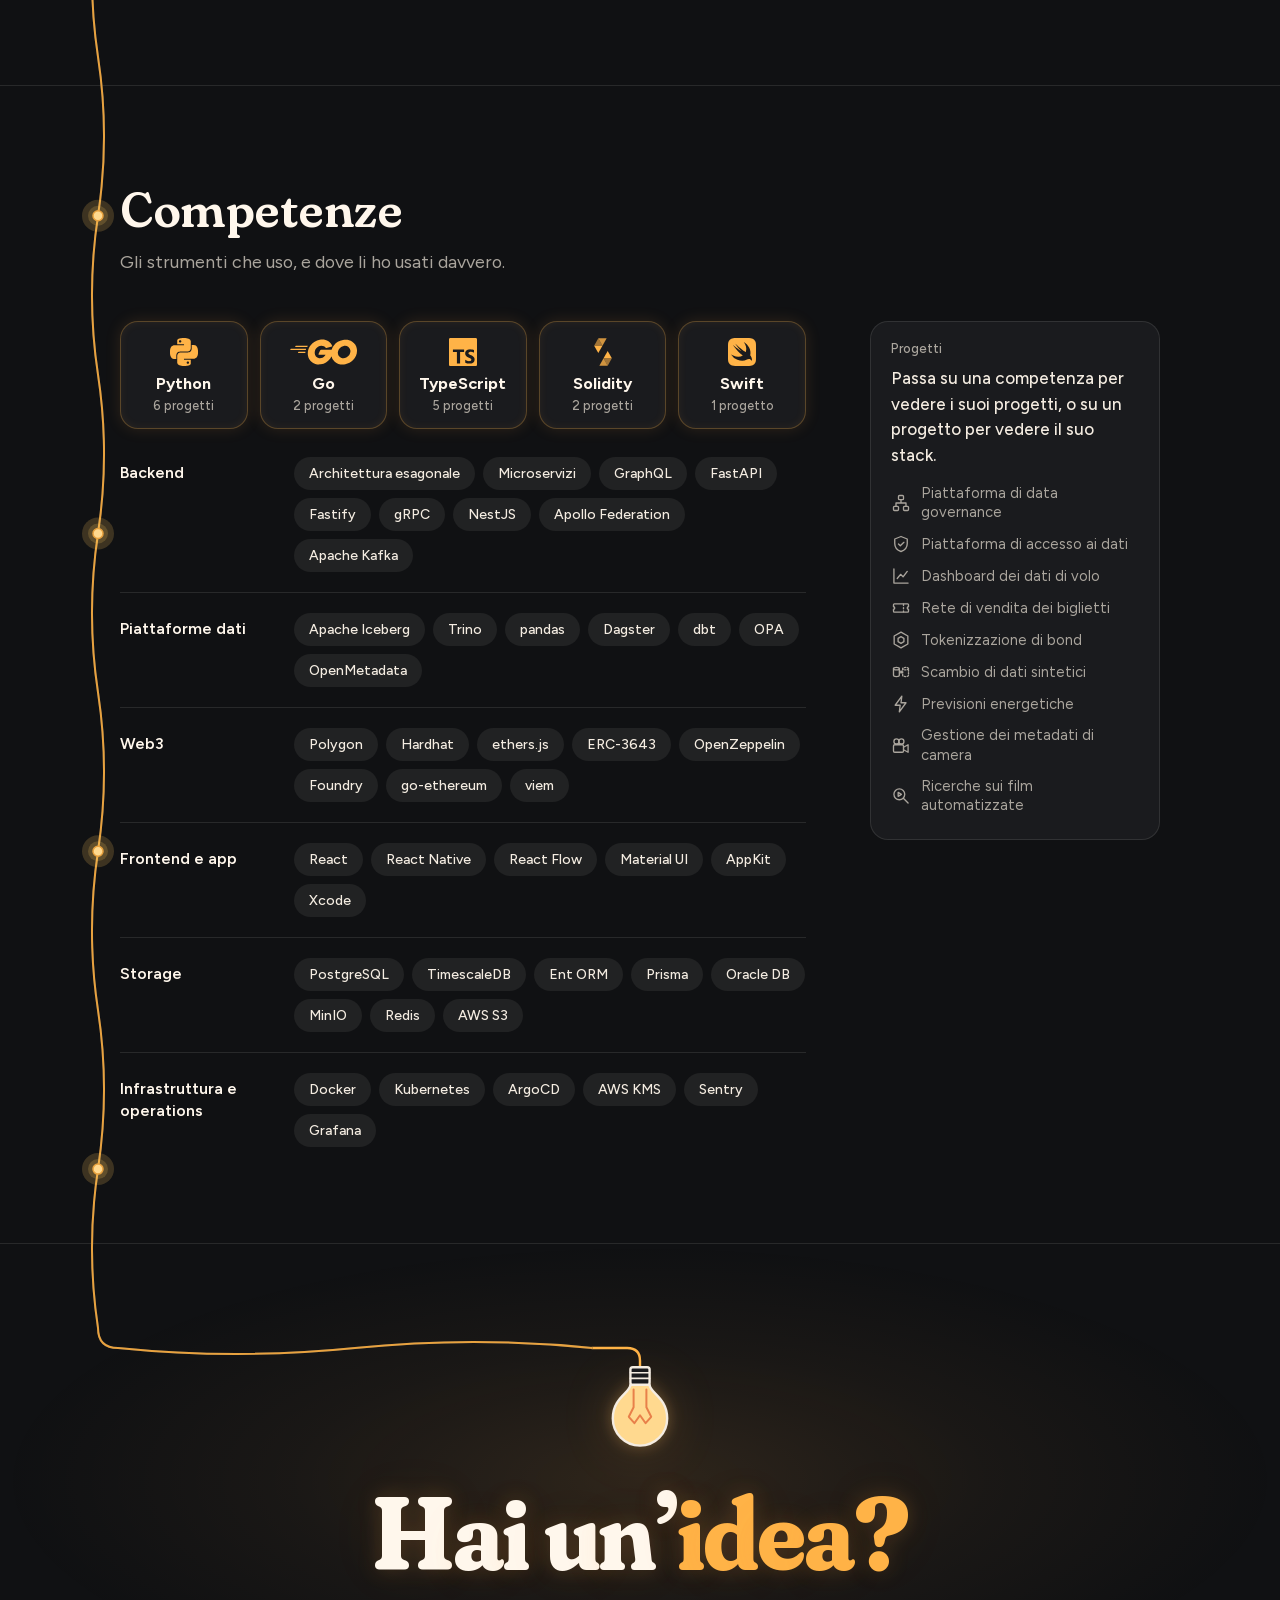
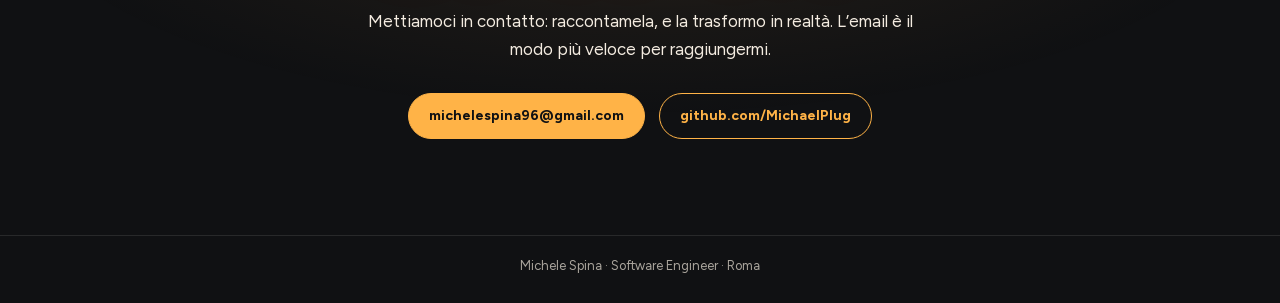
==== commit b7d728e7: "float the skills hint clear of the cable and give link previews a portrait Co-Authored-By: Claude Op" ====
--- a/it/index.html
+++ b/it/index.html
@@ -9,7 +9,8 @@
 <meta name="color-scheme" content="dark">
 <meta property="og:type" content="website">
 <meta property="og:title" content="Michele Spina — Software Engineer">
-<meta property="og:description" content="Servizi backend, piattaforme dati e architetture Web3.">
+<meta property="og:site_name" content="Michele Spina">
+<meta property="og:description" content="Software Engineer a Roma. Backend in Go e Python, data lakehouse e piattaforme di tokenizzazione, pensati per sistemi che non possono fermarsi.">
 <meta property="og:url" content="https://michaelplug.github.io/it/">
 <meta property="og:locale" content="it_IT">
 <meta property="og:locale:alternate" content="en_US">
@@ -17,11 +18,16 @@
 <link rel="alternate" hreflang="en" href="https://michaelplug.github.io/">
 <link rel="alternate" hreflang="it" href="https://michaelplug.github.io/it/">
 <link rel="alternate" hreflang="x-default" href="https://michaelplug.github.io/">
-<meta property="og:image" content="https://michaelplug.github.io/assets/og.png">
+<meta property="og:image" content="https://michaelplug.github.io/assets/og-it.jpg">
+<meta property="og:image:type" content="image/jpeg">
 <meta property="og:image:width" content="1200">
 <meta property="og:image:height" content="630">
-<meta property="og:image:alt" content="Michele Spina, Software Engineer, in lettere illuminate, con una spina in stile cartoon">
+<meta property="og:image:alt" content="Michele Spina, Software Engineer a Roma, in lettere illuminate con una spina in stile cartoon, accanto al suo ritratto">
 <meta name="twitter:card" content="summary_large_image">
+<meta name="twitter:title" content="Michele Spina — Software Engineer">
+<meta name="twitter:description" content="Software Engineer a Roma. Backend in Go e Python, data lakehouse e piattaforme di tokenizzazione, pensati per sistemi che non possono fermarsi.">
+<meta name="twitter:image" content="https://michaelplug.github.io/assets/og-it.jpg">
+<meta name="twitter:image:alt" content="Michele Spina, Software Engineer a Roma, in lettere illuminate con una spina in stile cartoon, accanto al suo ritratto">
 <link rel="icon" href="data:image/svg+xml,%3Csvg xmlns='http://www.w3.org/2000/svg' viewBox='0 0 32 32' fill='none' stroke-linecap='round' stroke-linejoin='round'%3E%3Cpath d='M16 23v1c0 2.6 2 4 5.6 4' stroke='%2324170a' stroke-width='5.2'/%3E%3Cpath d='M16 23v1c0 2.6 2 4 5.6 4' stroke='%23ffb347' stroke-width='2.4'/%3E%3Cpath d='M11 3.5v5.5M16 3.5v5.5M21 3.5v5.5' stroke='%2324170a' stroke-width='5.2'/%3E%3Cpath d='M11 3.5v5.5M16 3.5v5.5M21 3.5v5.5' stroke='%23efe8de' stroke-width='2.4'/%3E%3Cpath d='M6.5 8.6h19v6a9.5 9.5 0 0 1-19 0z' fill='%23ffb347' stroke='%2324170a' stroke-width='2'/%3E%3Ccircle cx='13.1' cy='13.6' r='1.6' fill='%2324170a'/%3E%3Ccircle cx='18.9' cy='13.6' r='1.6' fill='%2324170a'/%3E%3Cpath d='M13.7 17.4q2.3 1.9 4.6 0' stroke='%2324170a' stroke-width='1.6'/%3E%3C/svg%3E">
 <link rel="preload" href="../assets/fonts/fraunces-latin.woff2" as="font" type="font/woff2" crossorigin>
 <link rel="preload" href="../assets/fonts/figtree-latin.woff2" as="font" type="font/woff2" crossorigin>
--- a/assets/site.css
+++ b/assets/site.css
@@ -786,9 +786,14 @@
   .tile:nth-child(n+4) { grid-column: span 3; }
 }
 @media (max-width: 900px) {
-  /* phones: the portrait shrinks to a badge above the name so name, pitch and proof share the first screen */
-  .hero .wrap { grid-template-columns: minmax(0, 1fr); gap: 20px; padding-block: 32px 40px; }
-  .portrait { order: -1; justify-self: start; width: 96px; }
+  /* phones: the portrait becomes a badge beside the name, so it costs no row of its own
+     and name, pitch and proof share the first screen */
+  .hero .wrap { grid-template-columns: minmax(0, 1fr) auto; gap: 0 14px; padding-block: 24px 36px; }
+  .hero .wrap > div { display: contents; }
+  .hero .wrap > div > * { grid-column: 1 / -1; }
+  .hero .wrap > div > .kicker { grid-area: 1 / 1; align-self: end; }
+  .hero .wrap > div > h1 { grid-area: 2 / 1; }
+  .portrait { grid-area: 1 / 2 / 3 / 3; align-self: center; width: clamp(76px, 22vw, 150px); }
   .portrait::before { inset: -40px; }
   .print { box-shadow: 0 8px 24px rgba(0, 0, 0, .45); }
   .story { grid-template-columns: minmax(0, 1fr); }
@@ -799,20 +804,28 @@
   .story .chapter + .chapter { padding-top: 36px; border-top: 1px solid var(--line); }
   .vf { left: 0; right: 0; --l: 12px; }  /* the cable owns the left gutter */
   .skills-grid.live { grid-template-columns: minmax(0, 1fr); gap: 20px; }
+  /* a floating card inside the content column: the cable runs down the gutter beside it, never under it */
   .used {
-    position: sticky; top: auto; bottom: 0; z-index: 10;
-    margin-inline: calc(var(--gutter) * -1); padding: 10px var(--gutter);
-    background: var(--panel); border-width: 1px 0 0; border-radius: 0;
+    position: sticky; top: auto; bottom: 12px; z-index: 10;
+    padding: 10px 10px 6px;
+    background: var(--panel); border: 1px solid var(--line-strong); border-radius: 16px;
+    box-shadow: 0 12px 32px rgba(0, 0, 0, .55), 0 0 0 1px rgba(0, 0, 0, .3);
   }
   .used h3 { display: none; }
-  .used-read { min-height: 1.5em; margin-top: 0; font-size: .92rem; }
+  .used-read { min-height: 1.4em; margin: 0 4px; font-size: .85rem; line-height: 1.4; }
   .used ul { display: flex; justify-content: space-between; margin-top: 4px; }
-  .proj { width: auto; margin: 0; padding: 6px; }
+  .proj { width: auto; margin: 0; padding: 5px; }
   .proj .sr-sm { position: absolute; width: 1px; height: 1px; overflow: hidden; clip-path: inset(50%); white-space: nowrap; }
   .proj .icon { width: 24px; height: 24px; }
   .used-more { display: none; }
 }
 @media (max-width: 640px) {
+  /* desktop-sized breathing room reads as empty screens on a phone */
+  section { padding-block: 44px; }
+  h2 { margin-bottom: 22px; }
+  .intro { margin: -12px 0 22px; }
+  .tile { min-height: 84px; padding: 10px 6px; }
+  .tile svg { width: 24px; height: 24px; margin-bottom: 2px; }
   .proof dl { gap: 12px; padding-block: 18px; }
   .proof dd { font-size: 1.15rem; }
   .proof dt { font-size: 12px; }
